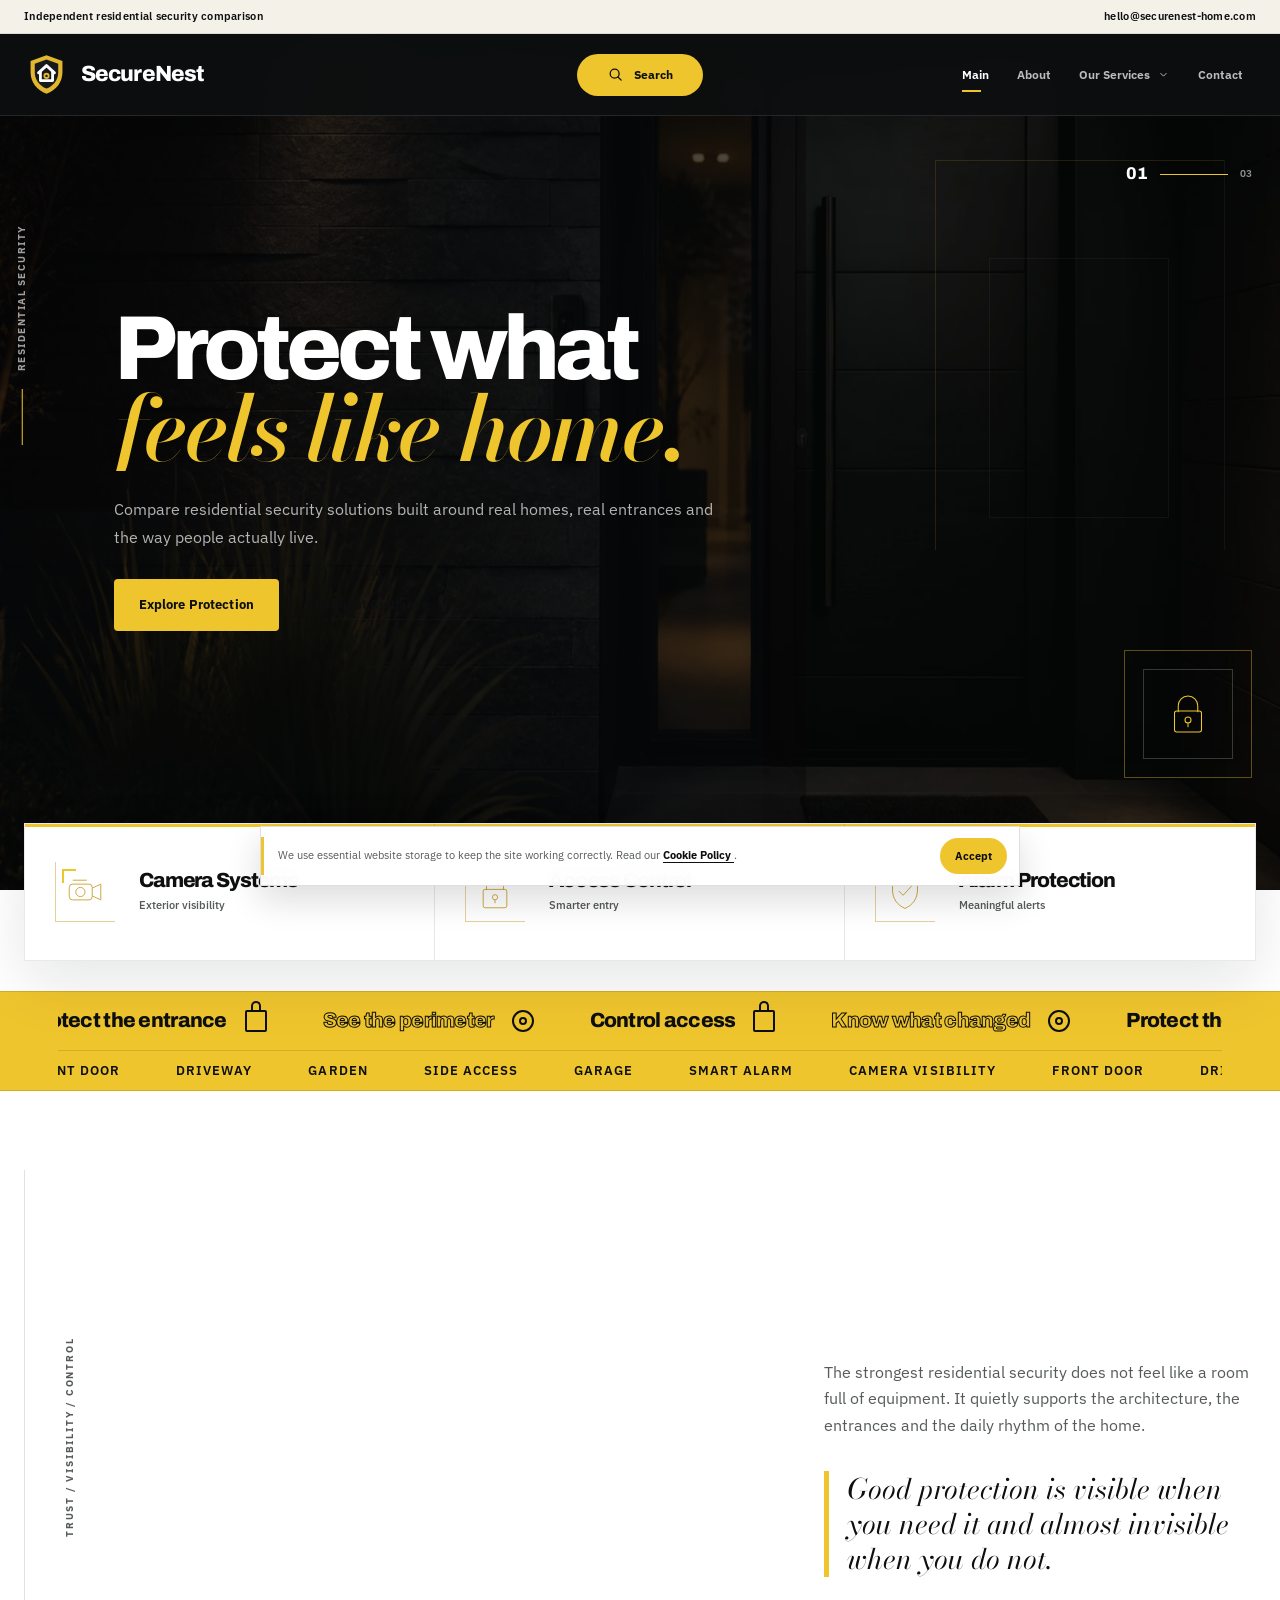
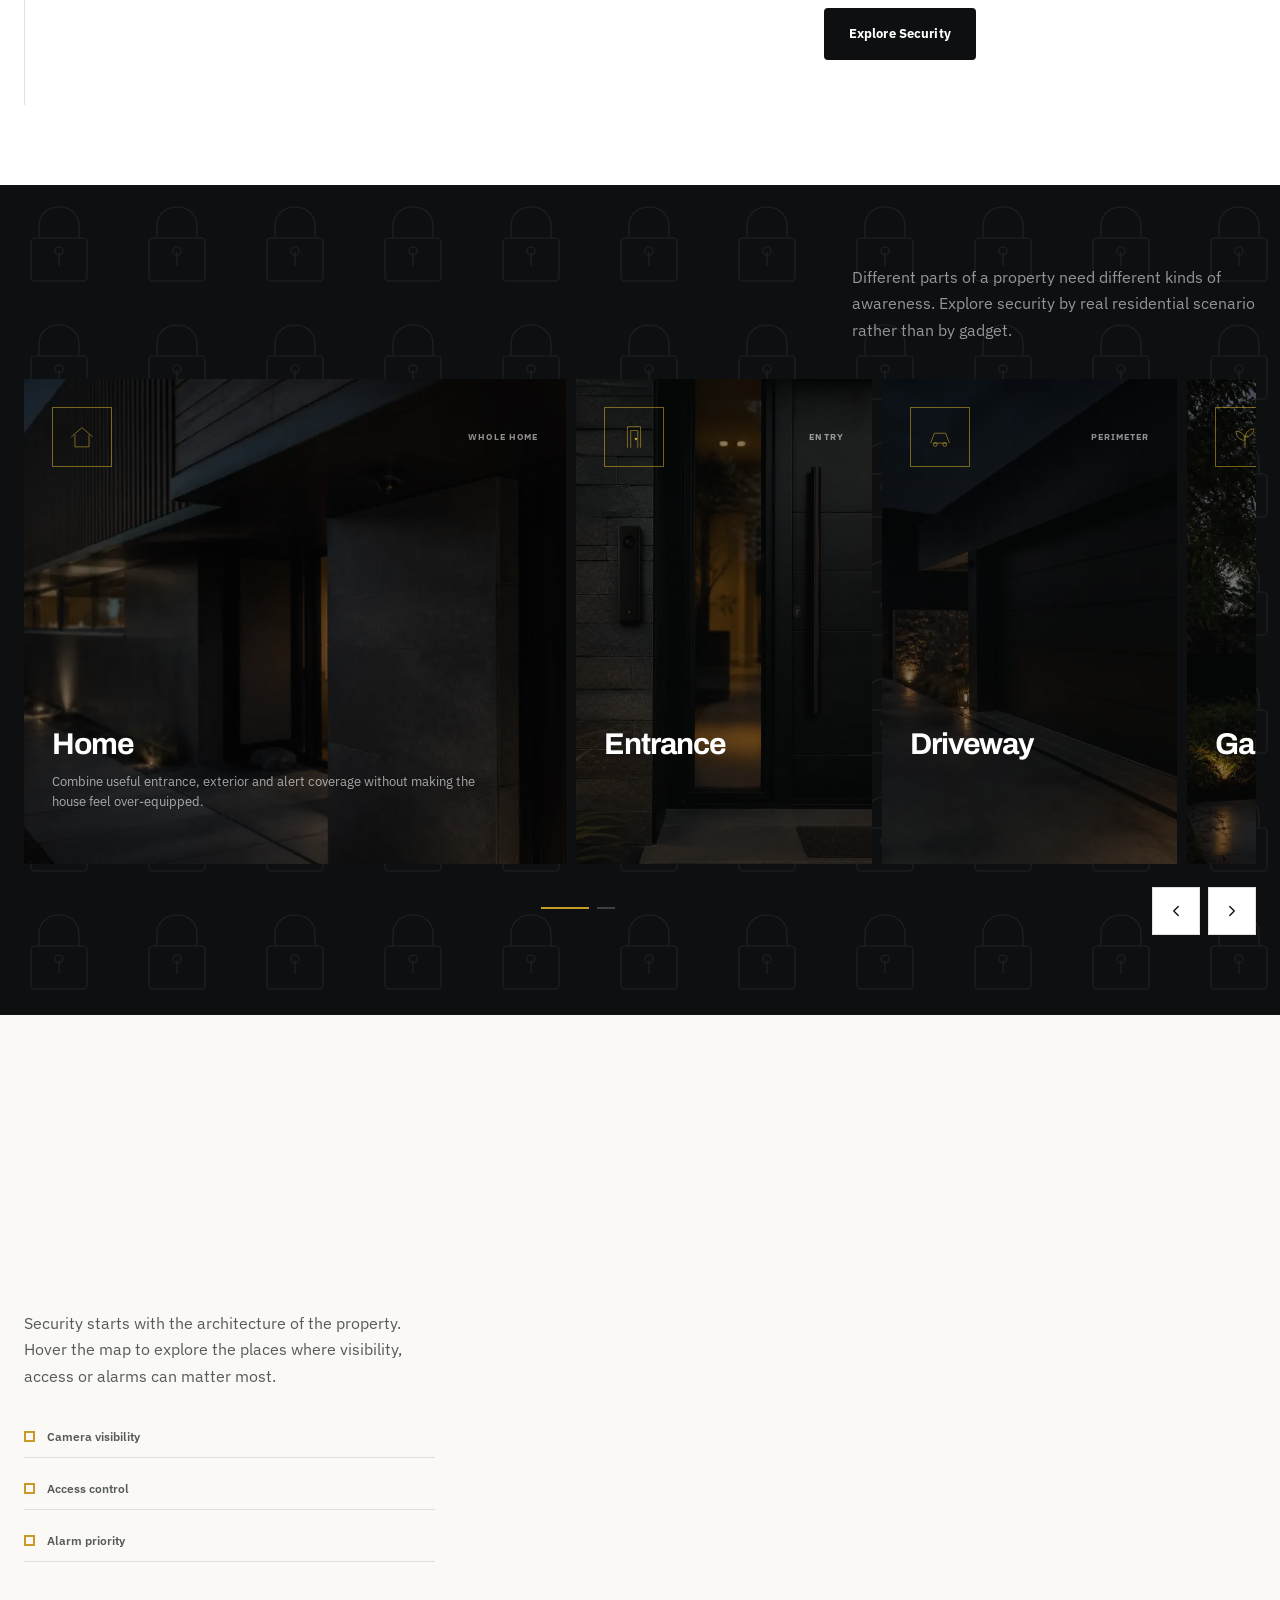
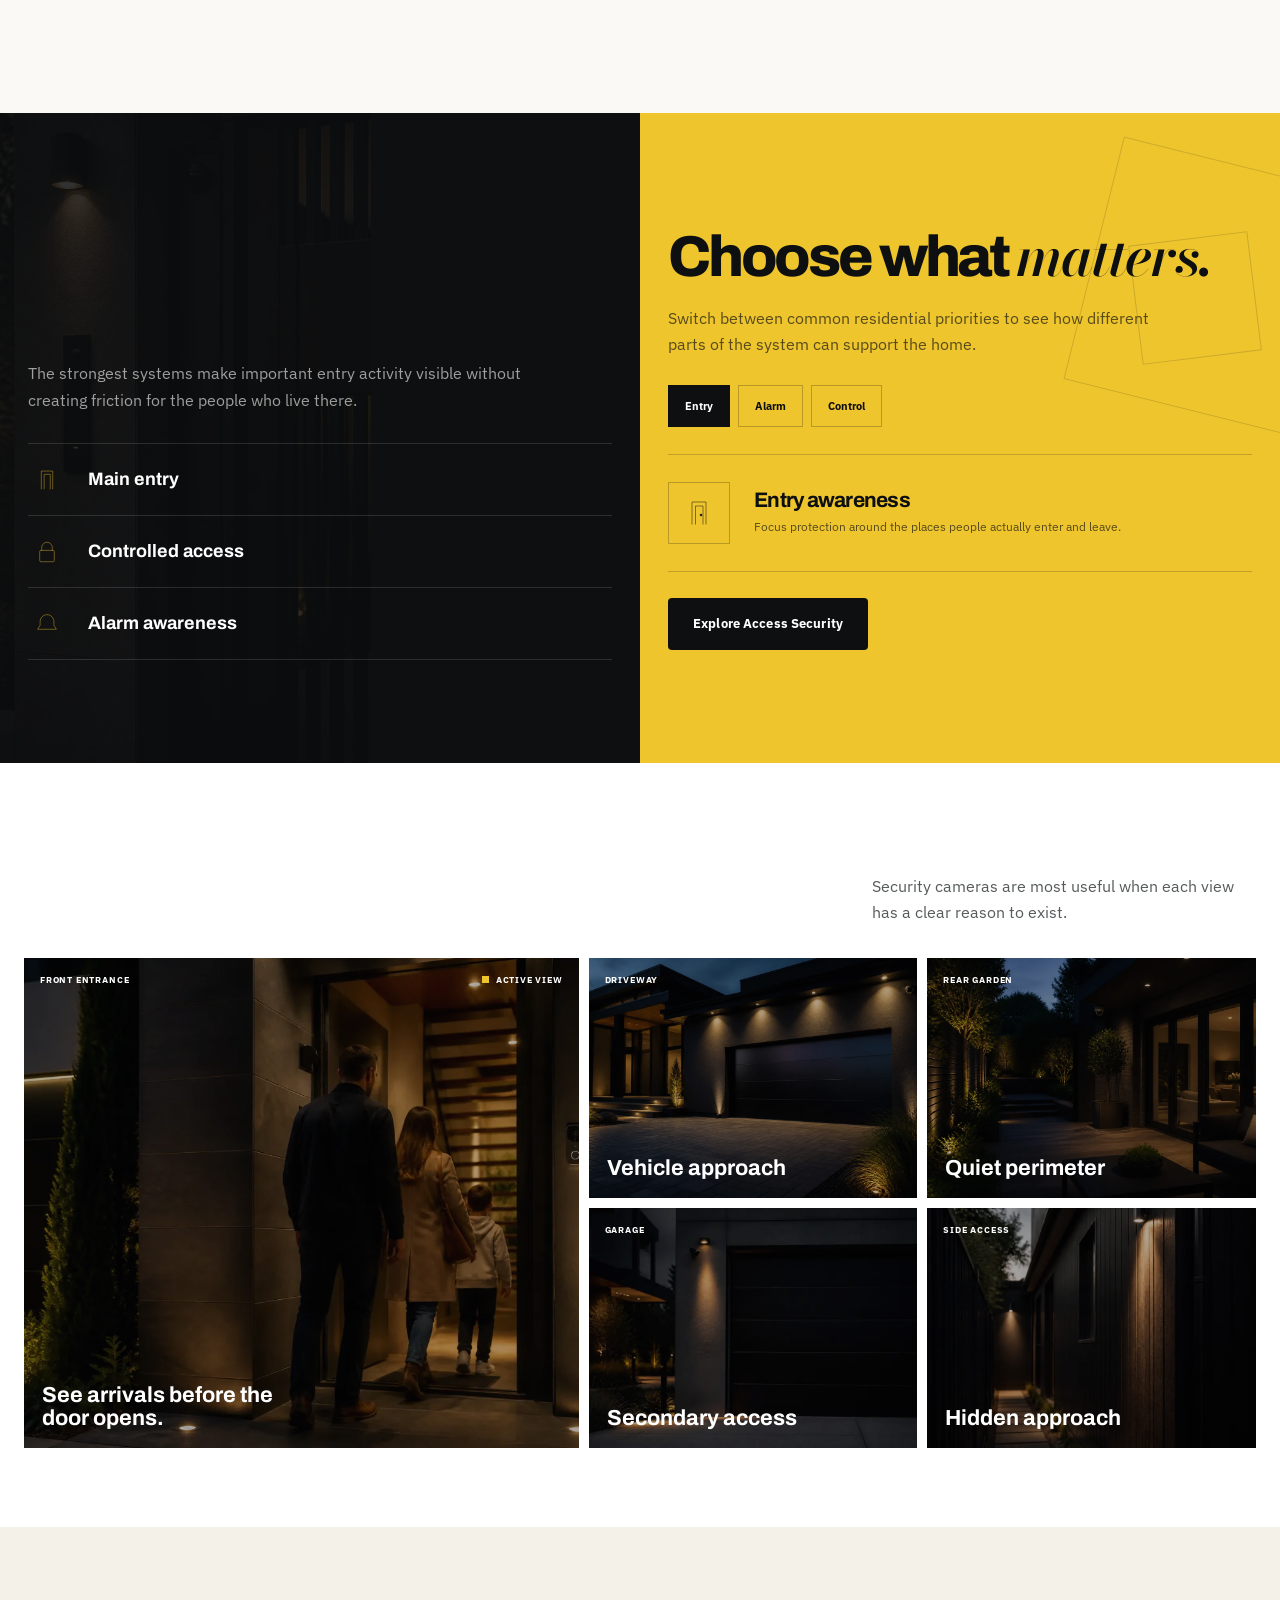
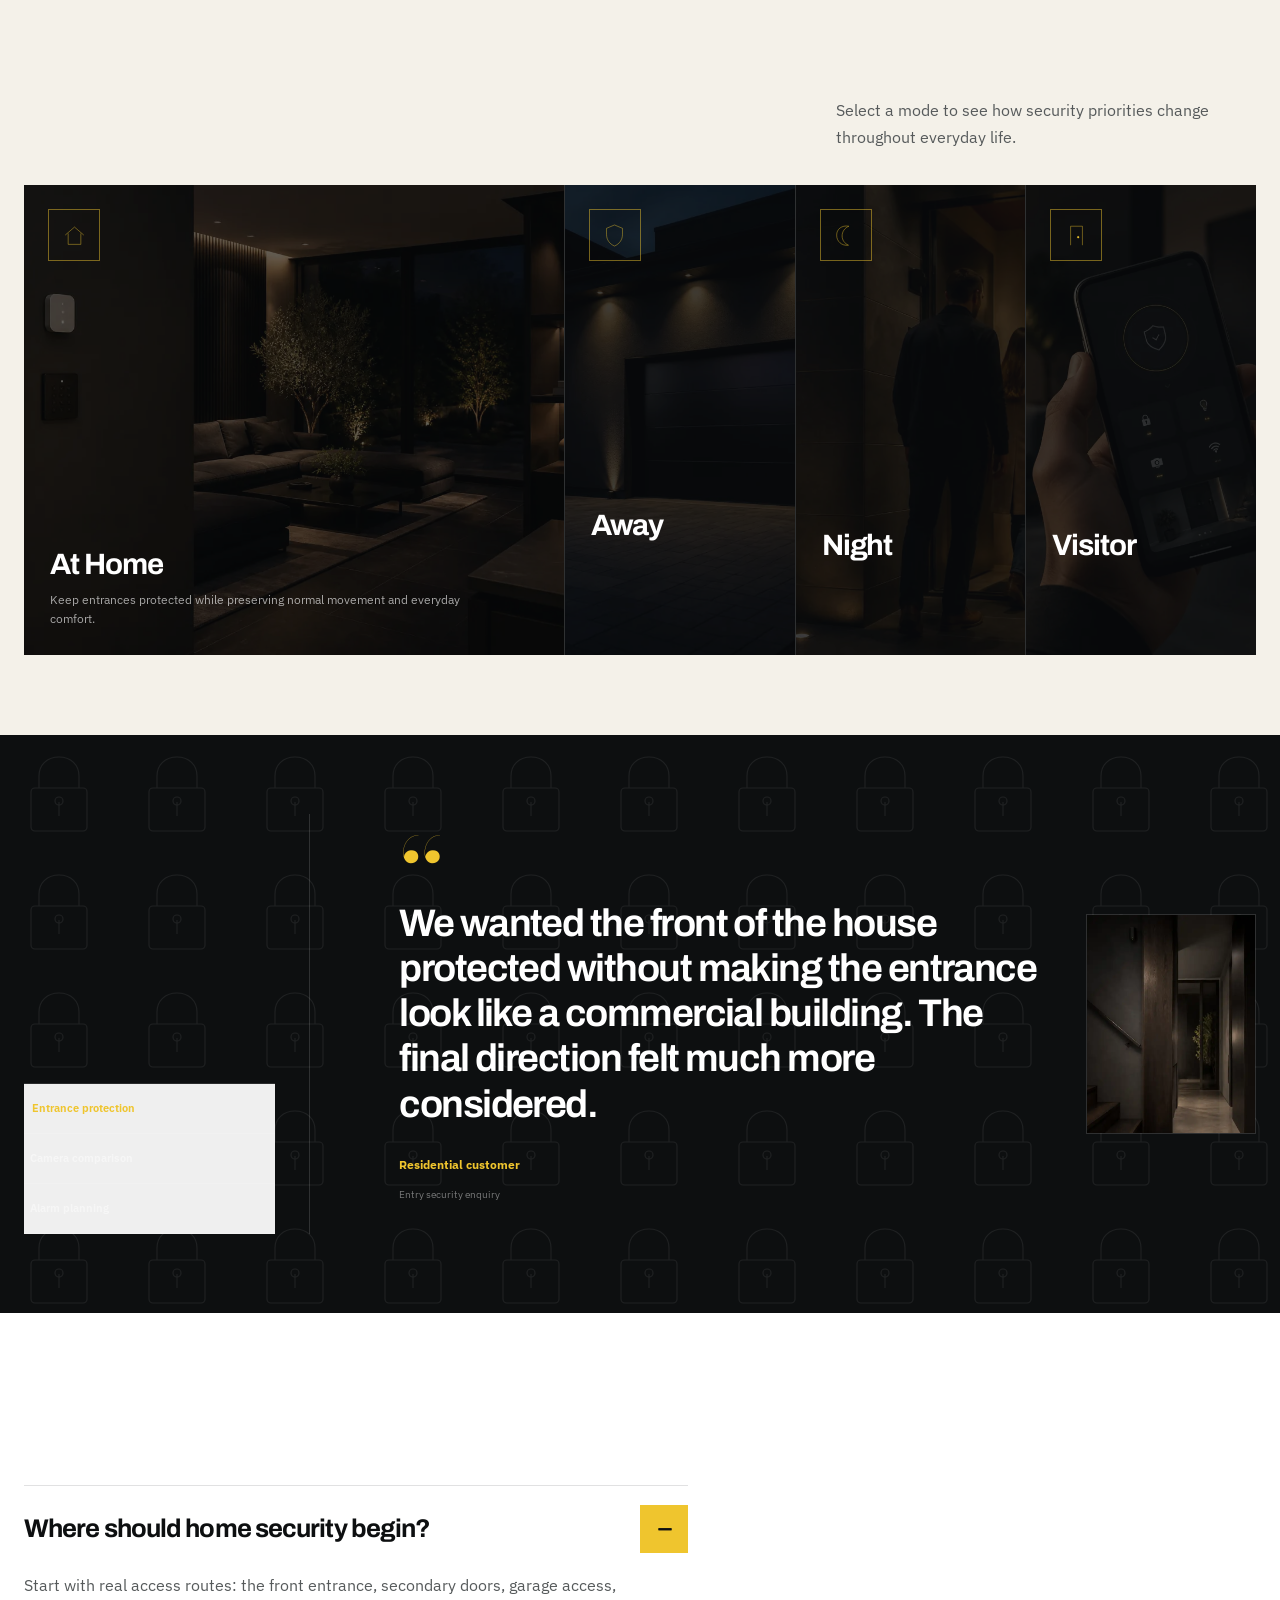
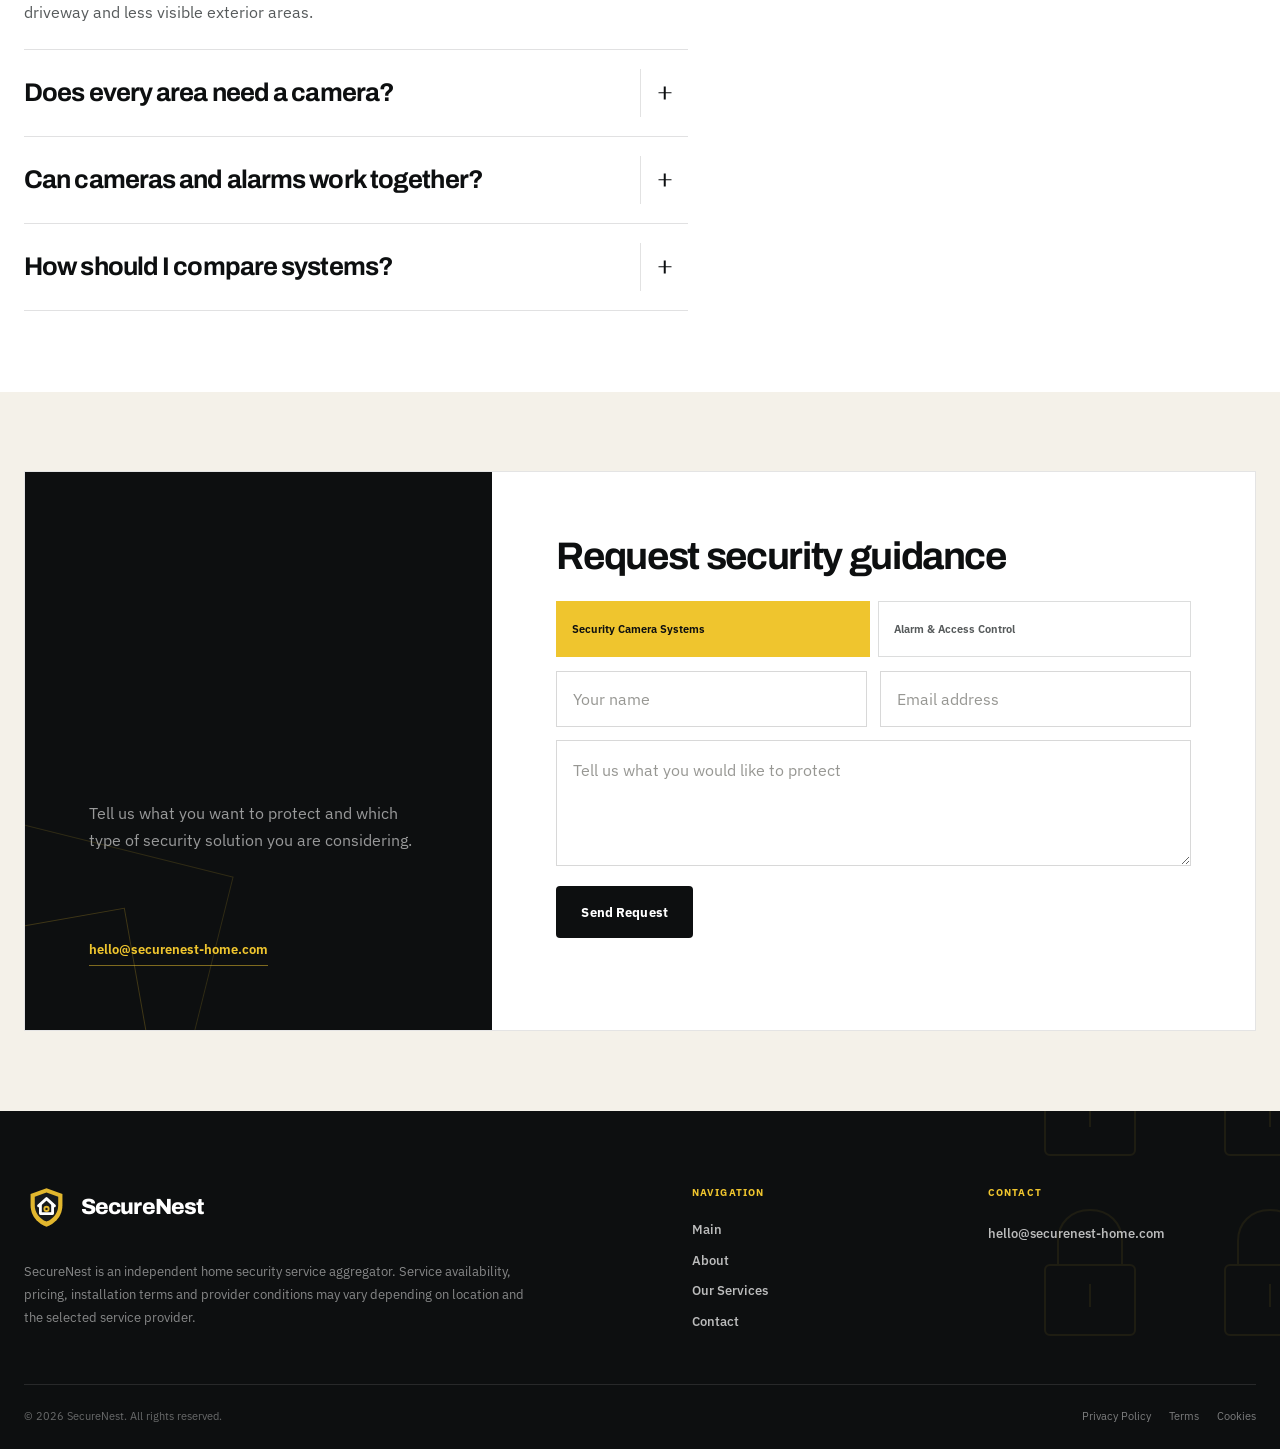
==== index.html @ 253d130a "+" ====
<!DOCTYPE html>
<html lang="en">
<head>
    <meta charset="UTF-8">

    <meta
        name="viewport"
        content="width=device-width, initial-scale=1.0"
    >

    <meta
        name="description"
        content="Compare premium residential home security solutions including camera systems, alarms, access control and connected protection."
    >

    <meta
        name="theme-color"
        content="#0d0f10"
    >

    <title>SecureNest | Home Security</title>

    <link
        rel="icon"
        href="assets/icons/favicon.svg"
        type="image/svg+xml"
    >

    <link
        rel="preconnect"
        href="https://fonts.googleapis.com"
    >

    <link
        rel="preconnect"
        href="https://fonts.gstatic.com"
        crossorigin
    >

    <link
        href="https://fonts.googleapis.com/css2?family=Archivo:wght@500;600;700;800;900&family=Bodoni+Moda:ital,opsz,wght@0,6..96,600;1,6..96,600;1,6..96,700&family=IBM+Plex+Sans:wght@400;500;600;700&display=swap"
        rel="stylesheet"
    >

    <link
        rel="stylesheet"
        href="assets/vendor/swiper-bundle.min.css"
    >

    <link
        rel="stylesheet"
        href="assets/vendor/aos.css"
    >

    <link
        rel="stylesheet"
        href="assets/css/global.css"
    >

    <link
        rel="stylesheet"
        href="assets/css/index.css"
    >
</head>


<body
    class="home-page"
    data-page="home"
>

    <a
        class="skip-link"
        href="#main-content"
    >
        Skip to content
    </a>




    <header class="site-header">

        <div class="header-info">

            <div class="container header-info__inner">

                <div class="header-info__message">
                    Independent residential security comparison
                </div>

                <a
                    class="header-info__email"
                    href="#"
                    data-config-email-link
                >
                    hello@securenest-home.com
                </a>

            </div>

        </div>


        <div class="header-main">

            <div class="container header-main__inner">

                <a
                    class="brand"
                    href="index.html"
                    aria-label=""
                    data-config-brand-home-label
                >

                    <img
                        class="brand__logo"
                        src="assets/icons/logo.svg"
                        alt=""
                        width="45"
                        height="45"
                        data-config-logo
                    >

                    <span
                        class="brand__name"
                        data-config-brand
                    >

                    </span>

                </a>




                <div class="header-search">

                    <button
                        class="header-search__button"
                        type="button"
                        data-search-open
                        aria-label="Search website"
                    >

                        <svg
                            class="header-search__icon"
                            viewBox="0 0 24 24"
                            fill="none"
                            aria-hidden="true"
                        >
                            <circle
                                cx="10.8"
                                cy="10.8"
                                r="6.3"
                                stroke="currentColor"
                                stroke-width="1.8"
                            />

                            <path
                                d="M15.5 15.5L20 20"
                                stroke="currentColor"
                                stroke-width="1.8"
                                stroke-linecap="round"
                            />
                        </svg>

                        <span class="header-search__text">
                            Search
                        </span>

                    </button>

                </div>




                <nav
                    class="main-nav"
                    aria-label="Main navigation"
                >

                    <ul class="main-nav__list">

                        <li class="main-nav__item">

                            <a
                                class="main-nav__link"
                                href="index.html"
                                data-nav-page="home"
                            >
                                <span data-nav-main>
                                    Main
                                </span>
                            </a>

                        </li>


                        <li class="main-nav__item">

                            <a
                                class="main-nav__link"
                                href="#about"
                            >
                                <span data-nav-about>
                                    About
                                </span>
                            </a>

                        </li>


                        <li class="main-nav__item">

                            <button
                                class="main-nav__trigger"
                                type="button"
                                aria-haspopup="true"
                            >

                                <span data-nav-services>
                                    Our Services
                                </span>

                                <svg
                                    class="main-nav__chevron"
                                    viewBox="0 0 24 24"
                                    fill="none"
                                    aria-hidden="true"
                                >
                                    <path
                                        d="M7 10L12 15L17 10"
                                        stroke="currentColor"
                                        stroke-width="1.8"
                                        stroke-linecap="round"
                                        stroke-linejoin="round"
                                    />
                                </svg>

                            </button>


                            <div class="nav-dropdown">

                                <a
                                    class="nav-dropdown__link"
                                    href="security-camera-systems.html"
                                >

                                    <span>
                                        Security Camera Systems
                                    </span>

                                    <span class="nav-dropdown__icon">

                                        <svg
                                            viewBox="0 0 24 24"
                                            fill="none"
                                            aria-hidden="true"
                                        >
                                            <rect
                                                x="3"
                                                y="7"
                                                width="14"
                                                height="10"
                                                rx="3"
                                                stroke="currentColor"
                                                stroke-width="1.6"
                                            />

                                            <circle
                                                cx="10"
                                                cy="12"
                                                r="2.5"
                                                stroke="currentColor"
                                                stroke-width="1.6"
                                            />

                                            <path
                                                d="M17 10L21 8V16L17 14"
                                                stroke="currentColor"
                                                stroke-width="1.6"
                                                stroke-linejoin="round"
                                            />
                                        </svg>

                                    </span>

                                </a>


                                <a
                                    class="nav-dropdown__link"
                                    href="alarm-access-control.html"
                                >

                                    <span>
                                        Alarm &amp; Access Control
                                    </span>

                                    <span class="nav-dropdown__icon">

                                        <svg
                                            viewBox="0 0 24 24"
                                            fill="none"
                                            aria-hidden="true"
                                        >
                                            <path
                                                d="M6 10V8C6 4.7 8.7 2 12 2C15.3 2 18 4.7 18 8V10"
                                                stroke="currentColor"
                                                stroke-width="1.6"
                                            />

                                            <rect
                                                x="4"
                                                y="10"
                                                width="16"
                                                height="11"
                                                rx="3"
                                                stroke="currentColor"
                                                stroke-width="1.6"
                                            />

                                            <circle
                                                cx="12"
                                                cy="15"
                                                r="1.5"
                                                stroke="currentColor"
                                                stroke-width="1.6"
                                            />
                                        </svg>

                                    </span>

                                </a>

                            </div>

                        </li>


                        <li class="main-nav__item">

                            <a
                                class="main-nav__link"
                                href="#contact"
                            >
                                <span data-nav-contact>
                                    Contact
                                </span>
                            </a>

                        </li>

                    </ul>

                </nav>


                <button
                    class="menu-toggle"
                    type="button"
                    aria-label="Open menu"
                    aria-expanded="false"
                    aria-controls="mobile-menu"
                >

                    <span class="menu-toggle__inner">

                        <span class="menu-toggle__line"></span>
                        <span class="menu-toggle__line"></span>

                    </span>

                </button>

            </div>

        </div>

    </header>




    <div
        class="mobile-menu"
        id="mobile-menu"
    >

        <div class="mobile-menu__inner">

            <nav
                class="mobile-menu__nav"
                aria-label="Mobile navigation"
            >

                <a
                    class="mobile-menu__link"
                    href="index.html"
                >
                    <span data-nav-main>
                        Main
                    </span>
                </a>

                <a
                    class="mobile-menu__link"
                    href="#about"
                >
                    <span data-nav-about>
                        About
                    </span>
                </a>

                <a
                    class="mobile-menu__link"
                    href="#services"
                >
                    <span data-nav-services>
                        Our Services
                    </span>
                </a>


                <div class="mobile-menu__services">

                    <a
                        class="mobile-menu__service"
                        href="security-camera-systems.html"
                    >
                        Security Camera Systems
                    </a>

                    <a
                        class="mobile-menu__service"
                        href="alarm-access-control.html"
                    >
                        Alarm &amp; Access Control
                    </a>

                </div>


                <a
                    class="mobile-menu__link"
                    href="#contact"
                >
                    <span data-nav-contact>
                        Contact
                    </span>
                </a>

            </nav>

        </div>

    </div>




    <div
        class="search-panel"
        role="dialog"
        aria-modal="true"
        aria-labelledby="site-search-title"
        aria-hidden="true"
        data-search-panel
    >

        <div class="search-panel__inner">

            <button
                class="search-panel__close"
                type="button"
                aria-label="Close search"
                data-search-close
            >
                <svg
                    viewBox="0 0 24 24"
                    fill="none"
                    aria-hidden="true"
                >
                    <path
                        d="M6 6L18 18M18 6L6 18"
                        stroke="currentColor"
                        stroke-width="1.7"
                        stroke-linecap="round"
                    />
                </svg>
            </button>


            <div
                class="search-panel__title"
                id="site-search-title"
            >
                Find your
                <span class="accent-serif accent-yellow">
                    protection.
                </span>
            </div>


            <form
                class="search-panel__field"
                data-search-form
            >

                <input
                    class="search-panel__input"
                    type="search"
                    aria-label="Search website"
                    placeholder="Search cameras, alarms, access..."
                    autocomplete="off"
                    data-search-input
                >

                <button
                    class="search-panel__submit"
                    type="submit"
                >
                    Search
                </button>

            </form>


            <div
                class="search-results"
                data-search-results
                aria-live="polite"
            ></div>

        </div>

    </div>


    <main
        class="site"
        id="main-content"
    >




        <section class="hero">

            <div
                class="hero__media"
                aria-hidden="true"
            >

                <div
                    class="hero__scene"
                    data-hero-image="assets/images/hero/security-entry-wide.webp"
                ></div>

                <div
                    class="hero__scene"
                    data-hero-image="assets/images/hero/security-residence-03.webp"
                ></div>

                <div
                    class="hero__scene"
                    data-hero-image="assets/images/generated/modern-home-facade.webp"
                ></div>

            </div>


            <div class="hero__veil"></div>
            <div class="hero__left-shade"></div>
            <div class="hero__architecture"></div>


            <div
                class="hero__vertical-note"
                aria-hidden="true"
            >
                Residential security
            </div>


            <div class="container hero__inner">

                <div class="hero__content">

                    <h1 class="hero__title">

                        <span class="hero__line">
                            <span class="hero__line-inner">
                                Protect what
                            </span>
                        </span>

                        <span class="hero__line">
                            <span class="hero__line-inner hero__title-accent">
                                feels like home.
                            </span>
                        </span>

                    </h1>


                    <p class="hero__copy">
                        Compare residential security solutions built
                        around real homes, real entrances and the way
                        people actually live.
                    </p>


                    <div class="hero__actions">

                        <a
                            class="btn btn--primary"
                            href="#services"
                        >
                            Explore Protection
                        </a>

                        <a
                            class="btn btn--outline"
                            href="#contact"
                        >
                            Request Guidance
                        </a>

                    </div>

                </div>

            </div>


            <div
                class="hero__security-mark"
                aria-hidden="true"
            >

                <svg
                    viewBox="0 0 64 64"
                    fill="none"
                >
                    <path
                        d="M19 29V21C19 13.8 24.8 8 32 8C39.2 8 45 13.8 45 21V29"
                        stroke="currentColor"
                        stroke-linecap="round"
                    />

                    <rect
                        x="14"
                        y="28"
                        width="36"
                        height="28"
                        rx="3"
                        stroke="currentColor"
                    />

                    <circle
                        cx="32"
                        cy="40"
                        r="4"
                        stroke="currentColor"
                    />

                    <path
                        d="M32 44V49"
                        stroke="currentColor"
                        stroke-linecap="round"
                    />
                </svg>

            </div>


            <div
                class="hero__progress"
                aria-hidden="true"
            >

                <span class="hero__progress-current">
                    01
                </span>

                <span class="hero__progress-track">
                    <span class="hero__progress-bar"></span>
                </span>

                <span class="hero__progress-total">
                    03
                </span>

            </div>

        </section>




        <div class="security-rail-wrap">

            <div class="container">

                <div class="security-rail">

                    <a
                        class="security-rail__item"
                        href="security-camera-systems.html"
                        data-aos="security-lift"
                    >

                        <div class="security-rail__icon">

                            <svg
                                viewBox="0 0 64 64"
                                fill="none"
                                aria-hidden="true"
                            >
                                <rect
                                    x="8"
                                    y="20"
                                    width="35"
                                    height="24"
                                    rx="5"
                                    stroke="currentColor"
                                />

                                <circle
                                    cx="25"
                                    cy="32"
                                    r="7"
                                    stroke="currentColor"
                                />

                                <path
                                    d="M43 26L56 20V44L43 38"
                                    stroke="currentColor"
                                    stroke-linejoin="round"
                                />

                                <path
                                    d="M14 14H34"
                                    stroke="currentColor"
                                    stroke-linecap="round"
                                />
                            </svg>

                        </div>

                        <div>

                            <h2 class="security-rail__title">
                                Camera Systems
                            </h2>

                            <span class="security-rail__hint">
                                Exterior visibility
                            </span>

                        </div>

                    </a>


                    <a
                        class="security-rail__item"
                        href="alarm-access-control.html"
                        data-aos="security-lift"
                        data-aos-delay="70"
                    >

                        <div class="security-rail__icon">

                            <svg
                                viewBox="0 0 64 64"
                                fill="none"
                                aria-hidden="true"
                            >
                                <path
                                    d="M19 29V21C19 13.8 24.8 8 32 8C39.2 8 45 13.8 45 21V29"
                                    stroke="currentColor"
                                />

                                <rect
                                    x="14"
                                    y="28"
                                    width="36"
                                    height="28"
                                    rx="3"
                                    stroke="currentColor"
                                />

                                <circle
                                    cx="32"
                                    cy="40"
                                    r="4"
                                    stroke="currentColor"
                                />

                                <path
                                    d="M32 44V49"
                                    stroke="currentColor"
                                />
                            </svg>

                        </div>

                        <div>

                            <h2 class="security-rail__title">
                                Access Control
                            </h2>

                            <span class="security-rail__hint">
                                Smarter entry
                            </span>

                        </div>

                    </a>


                    <a
                        class="security-rail__item"
                        href="#protection-modes"
                        data-aos="security-lift"
                        data-aos-delay="140"
                    >

                        <div class="security-rail__icon">

                            <svg
                                viewBox="0 0 64 64"
                                fill="none"
                                aria-hidden="true"
                            >
                                <path
                                    d="M32 7L51 15V29C51 42 43.7 52 32 57C20.3 52 13 42 13 29V15L32 7Z"
                                    stroke="currentColor"
                                    stroke-linejoin="round"
                                />

                                <path
                                    d="M23 31L29 37L42 23"
                                    stroke="currentColor"
                                    stroke-linecap="round"
                                    stroke-linejoin="round"
                                />
                            </svg>

                        </div>

                        <div>

                            <h2 class="security-rail__title">
                                Alarm Protection
                            </h2>

                            <span class="security-rail__hint">
                                Meaningful alerts
                            </span>

                        </div>

                    </a>

                </div>

            </div>

        </div>




        <section
            class="signal-marquee"
            aria-label="Home security services"
        >

            <div class="signal-marquee__lane signal-marquee__lane--forward">

                <div class="signal-marquee__group">

                    <span class="signal-marquee__item">
                        Protect the entrance
                        <span class="signal-marquee__symbol signal-marquee__symbol--lock"></span>
                    </span>

                    <span class="signal-marquee__item signal-marquee__outline">
                        See the perimeter
                        <span class="signal-marquee__symbol signal-marquee__symbol--lens"></span>
                    </span>

                    <span class="signal-marquee__item">
                        Control access
                        <span class="signal-marquee__symbol signal-marquee__symbol--lock"></span>
                    </span>

                    <span class="signal-marquee__item signal-marquee__outline">
                        Know what changed
                        <span class="signal-marquee__symbol signal-marquee__symbol--lens"></span>
                    </span>

                </div>


                <div
                    class="signal-marquee__group"
                    aria-hidden="true"
                >

                    <span class="signal-marquee__item">
                        Protect the entrance
                        <span class="signal-marquee__symbol signal-marquee__symbol--lock"></span>
                    </span>

                    <span class="signal-marquee__item signal-marquee__outline">
                        See the perimeter
                        <span class="signal-marquee__symbol signal-marquee__symbol--lens"></span>
                    </span>

                    <span class="signal-marquee__item">
                        Control access
                        <span class="signal-marquee__symbol signal-marquee__symbol--lock"></span>
                    </span>

                    <span class="signal-marquee__item signal-marquee__outline">
                        Know what changed
                        <span class="signal-marquee__symbol signal-marquee__symbol--lens"></span>
                    </span>

                </div>

            </div>


            <div class="signal-marquee__lane signal-marquee__lane--reverse">

                <div class="signal-marquee__group">

                    <span class="signal-marquee__item">
                        Front door
                    </span>

                    <span class="signal-marquee__item">
                        Driveway
                    </span>

                    <span class="signal-marquee__item">
                        Garden
                    </span>

                    <span class="signal-marquee__item">
                        Side access
                    </span>

                    <span class="signal-marquee__item">
                        Garage
                    </span>

                    <span class="signal-marquee__item">
                        Smart alarm
                    </span>

                    <span class="signal-marquee__item">
                        Camera visibility
                    </span>

                </div>


                <div
                    class="signal-marquee__group"
                    aria-hidden="true"
                >

                    <span class="signal-marquee__item">
                        Front door
                    </span>

                    <span class="signal-marquee__item">
                        Driveway
                    </span>

                    <span class="signal-marquee__item">
                        Garden
                    </span>

                    <span class="signal-marquee__item">
                        Side access
                    </span>

                    <span class="signal-marquee__item">
                        Garage
                    </span>

                    <span class="signal-marquee__item">
                        Smart alarm
                    </span>

                    <span class="signal-marquee__item">
                        Camera visibility
                    </span>

                </div>

            </div>

        </section>




        <section
            class="section section--white trust-editorial"
            id="about"
        >

            <div class="container trust-editorial__layout">

                <div
                    class="trust-editorial__vertical"
                    aria-hidden="true"
                >
                    Trust / visibility / control
                </div>


                <div
                    class="trust-editorial__media"
                    data-aos="security-shutter"
                >

                    <img
                        class="trust-editorial__main-photo reveal-image"
                        src="assets/images/generated/secure-living-room-night.webp"
                        alt="Modern residential property with discreet security"
                        loading="lazy"
                    >

                    <img
                        class="trust-editorial__detail-photo reveal-image"
                        src="assets/images/generated/entry-smart-lock.webp"
                        alt="Premium residential door lock detail"
                        loading="lazy"
                    >


                    <div
                        class="trust-editorial__lock-drawing"
                        aria-hidden="true"
                    >

                        <svg
                            viewBox="0 0 120 150"
                            fill="none"
                        >
                            <path
                                d="M34 65V43C34 26 44 16 60 16C76 16 86 26 86 43V65"
                            />

                            <rect
                                x="22"
                                y="64"
                                width="76"
                                height="68"
                                rx="4"
                            />

                            <circle
                                cx="60"
                                cy="91"
                                r="7"
                            />

                            <path
                                d="M60 98V113"
                            />

                            <path
                                d="M14 74H4M106 74H116"
                            />
                        </svg>

                    </div>

                </div>


                <div class="trust-editorial__content">

                    <h2
                        class="trust-editorial__title"
                        data-aos="security-text"
                    >
                        Security should earn
                        <span class="accent-serif accent-mustard">
                            trust.
                        </span>
                    </h2>


                    <p
                        class="trust-editorial__copy"
                        data-aos="security-line"
                    >
                        The strongest residential security does not
                        feel like a room full of equipment. It quietly
                        supports the architecture, the entrances and the
                        daily rhythm of the home.
                    </p>


                    <div
                        class="trust-editorial__statement"
                        data-aos="security-lift"
                    >

                        <span class="trust-editorial__statement-line"></span>

                        <p class="trust-editorial__statement-text">
                            Good protection is visible when you need it
                            and almost invisible when you do not.
                        </p>

                    </div>


                    <a
                        class="btn btn--dark"
                        href="#services"
                    >
                        Explore Security
                    </a>

                </div>

            </div>

        </section>




        <section
            class="section security-scenarios"
            id="services"
        >

            <div class="pattern-locks"></div>


            <div class="container">

                <div class="security-scenarios__header">

                    <h2
                        class="section-heading__title"
                        data-aos="security-text"
                    >
                        Protection follows
                        <span class="accent-serif accent-yellow">
                            real life.
                        </span>
                    </h2>

                    <p
                        class="security-scenarios__copy"
                        data-aos="security-line"
                    >
                        Different parts of a property need different
                        kinds of awareness. Explore security by real
                        residential scenario rather than by gadget.
                    </p>

                </div>


                <div class="security-scenarios__viewport">

                    <div class="swiper security-scenarios__slider">

                        <div class="swiper-wrapper">




                            <div class="swiper-slide">

                                <article class="scenario-card">

                                    <img
                                        class="scenario-card__image reveal-image"
                                        src="assets/images/hero/security-residence-02.webp"
                                        alt="Secure modern private home"
                                        loading="lazy"
                                    >

                                    <div class="scenario-card__shade"></div>


                                    <div class="scenario-card__content">

                                        <div class="scenario-card__top">

                                            <div class="scenario-card__symbol">

                                                <svg
                                                    viewBox="0 0 64 64"
                                                    fill="none"
                                                    aria-hidden="true"
                                                >
                                                    <path
                                                        d="M10 31L32 12L54 31"
                                                        stroke="currentColor"
                                                        stroke-linecap="round"
                                                        stroke-linejoin="round"
                                                    />

                                                    <path
                                                        d="M17 27V53H47V27"
                                                        stroke="currentColor"
                                                    />
                                                </svg>

                                            </div>

                                            <span class="scenario-card__status">
                                                Whole home
                                            </span>

                                        </div>


                                        <h3 class="scenario-card__title">
                                            Home
                                        </h3>

                                        <p class="scenario-card__text">
                                            Combine useful entrance,
                                            exterior and alert coverage
                                            without making the house feel
                                            over-equipped.
                                        </p>

                                    </div>

                                </article>

                            </div>




                            <div class="swiper-slide">

                                <article class="scenario-card">

                                    <img
                                        class="scenario-card__image reveal-image"
                                        src="assets/images/about/door-lock-detail.webp"
                                        alt="Secure residential entrance"
                                        loading="lazy"
                                    >

                                    <div class="scenario-card__shade"></div>


                                    <div class="scenario-card__content">

                                        <div class="scenario-card__top">

                                            <div class="scenario-card__symbol">

                                                <svg
                                                    viewBox="0 0 64 64"
                                                    fill="none"
                                                    aria-hidden="true"
                                                >
                                                    <path
                                                        d="M18 55V10H46V55"
                                                        stroke="currentColor"
                                                    />

                                                    <path
                                                        d="M25 55V18H40V55"
                                                        stroke="currentColor"
                                                    />

                                                    <circle
                                                        cx="36"
                                                        cy="36"
                                                        r="2"
                                                        fill="currentColor"
                                                    />
                                                </svg>

                                            </div>

                                            <span class="scenario-card__status">
                                                Entry
                                            </span>

                                        </div>


                                        <h3 class="scenario-card__title">
                                            Entrance
                                        </h3>

                                        <p class="scenario-card__text">
                                            See arrivals, manage access
                                            and place alerts around the
                                            most frequently used entry.
                                        </p>

                                    </div>

                                </article>

                            </div>




                            <div class="swiper-slide">

                                <article class="scenario-card">

                                    <img
                                        class="scenario-card__image reveal-image"
                                        src="assets/images/hero/security-residence-03.webp"
                                        alt="Residential driveway security"
                                        loading="lazy"
                                    >

                                    <div class="scenario-card__shade"></div>


                                    <div class="scenario-card__content">

                                        <div class="scenario-card__top">

                                            <div class="scenario-card__symbol">

                                                <svg
                                                    viewBox="0 0 64 64"
                                                    fill="none"
                                                    aria-hidden="true"
                                                >
                                                    <path
                                                        d="M12 45L20 24H44L52 45"
                                                        stroke="currentColor"
                                                    />

                                                    <path
                                                        d="M17 45H47"
                                                        stroke="currentColor"
                                                    />

                                                    <circle
                                                        cx="22"
                                                        cy="48"
                                                        r="4"
                                                        stroke="currentColor"
                                                    />

                                                    <circle
                                                        cx="42"
                                                        cy="48"
                                                        r="4"
                                                        stroke="currentColor"
                                                    />
                                                </svg>

                                            </div>

                                            <span class="scenario-card__status">
                                                Perimeter
                                            </span>

                                        </div>


                                        <h3 class="scenario-card__title">
                                            Driveway
                                        </h3>

                                        <p class="scenario-card__text">
                                            Build useful visibility around
                                            vehicle access and the approach
                                            to the property.
                                        </p>

                                    </div>

                                </article>

                            </div>




                            <div class="swiper-slide">

                                <article class="scenario-card">

                                    <img
                                        class="scenario-card__image reveal-image"
                                        src="assets/images/security/camera-wall-garden.webp"
                                        alt="Secure rear garden"
                                        loading="lazy"
                                    >

                                    <div class="scenario-card__shade"></div>


                                    <div class="scenario-card__content">

                                        <div class="scenario-card__top">

                                            <div class="scenario-card__symbol">

                                                <svg
                                                    viewBox="0 0 64 64"
                                                    fill="none"
                                                    aria-hidden="true"
                                                >
                                                    <path
                                                        d="M32 56V28"
                                                        stroke="currentColor"
                                                    />

                                                    <path
                                                        d="M32 39C20 39 13 31 13 20C24 20 32 27 32 39Z"
                                                        stroke="currentColor"
                                                    />

                                                    <path
                                                        d="M32 32C42 32 49 25 51 15C41 15 34 21 32 32Z"
                                                        stroke="currentColor"
                                                    />
                                                </svg>

                                            </div>

                                            <span class="scenario-card__status">
                                                Rear access
                                            </span>

                                        </div>


                                        <h3 class="scenario-card__title">
                                            Garden
                                        </h3>

                                        <p class="scenario-card__text">
                                            Cover quieter rear areas and
                                            secondary routes without
                                            turning the garden into a
                                            surveillance zone.
                                        </p>

                                    </div>

                                </article>

                            </div>




                            <div class="swiper-slide">

                                <article class="scenario-card">

                                    <img
                                        class="scenario-card__image reveal-image"
                                        src="assets/images/security/camera-wall-garage.webp"
                                        alt="Residential garage security"
                                        loading="lazy"
                                    >

                                    <div class="scenario-card__shade"></div>


                                    <div class="scenario-card__content">

                                        <div class="scenario-card__top">

                                            <div class="scenario-card__symbol">

                                                <svg
                                                    viewBox="0 0 64 64"
                                                    fill="none"
                                                    aria-hidden="true"
                                                >
                                                    <path
                                                        d="M10 28L32 11L54 28"
                                                        stroke="currentColor"
                                                    />

                                                    <path
                                                        d="M15 26V53H49V26"
                                                        stroke="currentColor"
                                                    />

                                                    <rect
                                                        x="22"
                                                        y="34"
                                                        width="20"
                                                        height="19"
                                                        stroke="currentColor"
                                                    />
                                                </svg>

                                            </div>

                                            <span class="scenario-card__status">
                                                Secondary entry
                                            </span>

                                        </div>


                                        <h3 class="scenario-card__title">
                                            Garage
                                        </h3>

                                        <p class="scenario-card__text">
                                            Protect vehicle areas and
                                            internal doors that connect
                                            garages directly to the home.
                                        </p>

                                    </div>

                                </article>

                            </div>

                        </div>

                    </div>

                </div>


                <div class="security-scenarios__bottom">

                    <div class="swiper-pagination security-scenarios__pagination"></div>


                    <div class="slider-controls">

                        <button
                            class="slider-button security-scenarios__prev"
                            type="button"
                            aria-label="Previous scenario"
                        >
                            <svg
                                viewBox="0 0 24 24"
                                fill="none"
                                aria-hidden="true"
                            >
                                <path
                                    d="M15 6L9 12L15 18"
                                    stroke="currentColor"
                                    stroke-width="1.8"
                                    stroke-linecap="round"
                                    stroke-linejoin="round"
                                />
                            </svg>
                        </button>


                        <button
                            class="slider-button security-scenarios__next"
                            type="button"
                            aria-label="Next scenario"
                        >
                            <svg
                                viewBox="0 0 24 24"
                                fill="none"
                                aria-hidden="true"
                            >
                                <path
                                    d="M9 6L15 12L9 18"
                                    stroke="currentColor"
                                    stroke-width="1.8"
                                    stroke-linecap="round"
                                    stroke-linejoin="round"
                                />
                            </svg>
                        </button>

                    </div>

                </div>

            </div>

        </section>




        <section class="section protection-map">

            <div class="container protection-map__layout">

                <div class="protection-map__intro">

                    <h2 data-aos="security-text">
                        Map the
                        <span class="accent-serif accent-mustard">
                            weak points.
                        </span>
                    </h2>

                    <p
                        class="protection-map__copy"
                        data-aos="security-line"
                    >
                        Security starts with the architecture of the
                        property. Hover the map to explore the places
                        where visibility, access or alarms can matter
                        most.
                    </p>


                    <div class="protection-map__legend">

                        <div class="protection-map__legend-item">
                            <span class="protection-map__legend-mark"></span>
                            Camera visibility
                        </div>

                        <div class="protection-map__legend-item">
                            <span class="protection-map__legend-mark"></span>
                            Access control
                        </div>

                        <div class="protection-map__legend-item">
                            <span class="protection-map__legend-mark"></span>
                            Alarm priority
                        </div>

                    </div>

                </div>


                <div
                    class="protection-map__canvas"
                    data-aos="security-shutter"
                >

                    <img
                        class="protection-map__house"
                        src="assets/images/security/home-plan.svg"
                        alt="Simplified residential security plan"
                    >


                    <button
                        class="protection-map__zone protection-map__zone--front is-active"
                        type="button"
                        data-zone="front"
                    >
                        <span class="protection-map__zone-label">
                            Front door
                        </span>
                    </button>


                    <button
                        class="protection-map__zone protection-map__zone--drive"
                        type="button"
                        data-zone="drive"
                    >
                        <span class="protection-map__zone-label">
                            Driveway
                        </span>
                    </button>


                    <button
                        class="protection-map__zone protection-map__zone--garden"
                        type="button"
                        data-zone="garden"
                    >
                        <span class="protection-map__zone-label">
                            Garden
                        </span>
                    </button>


                    <button
                        class="protection-map__zone protection-map__zone--side"
                        type="button"
                        data-zone="side"
                    >
                        <span class="protection-map__zone-label">
                            Side access
                        </span>
                    </button>


                    <button
                        class="protection-map__zone protection-map__zone--garage"
                        type="button"
                        data-zone="garage"
                    >
                        <span class="protection-map__zone-label">
                            Garage
                        </span>
                    </button>

                </div>

            </div>

        </section>




        <section class="access-split">

            <div class="access-split__layout">

                <div
                    class="access-split__story"
                    style="--access-background: url('../images/services/access-scene-gate.webp');"
                >

                    <div class="access-split__story-inner">

                        <h2
                            class="access-split__title"
                            data-aos="security-text"
                        >
                            Every entrance tells
                            <span class="accent-serif accent-yellow">
                                a story.
                            </span>
                        </h2>


                        <p class="access-split__copy">
                            The strongest systems make important entry
                            activity visible without creating friction
                            for the people who live there.
                        </p>


                        <div class="access-split__track">

                            <div class="access-split__track-item">

                                <span class="access-split__track-icon">

                                    <svg
                                        viewBox="0 0 64 64"
                                        fill="none"
                                        aria-hidden="true"
                                    >
                                        <path
                                            d="M18 55V10H46V55"
                                            stroke="currentColor"
                                        />

                                        <path
                                            d="M25 55V18H40V55"
                                            stroke="currentColor"
                                        />
                                    </svg>

                                </span>

                                <span class="access-split__track-title">
                                    Main entry
                                </span>

                            </div>


                            <div class="access-split__track-item">

                                <span class="access-split__track-icon">

                                    <svg
                                        viewBox="0 0 64 64"
                                        fill="none"
                                        aria-hidden="true"
                                    >
                                        <path
                                            d="M19 29V21C19 13.8 24.8 8 32 8C39.2 8 45 13.8 45 21V29"
                                            stroke="currentColor"
                                        />

                                        <rect
                                            x="14"
                                            y="28"
                                            width="36"
                                            height="28"
                                            rx="3"
                                            stroke="currentColor"
                                        />
                                    </svg>

                                </span>

                                <span class="access-split__track-title">
                                    Controlled access
                                </span>

                            </div>


                            <div class="access-split__track-item">

                                <span class="access-split__track-icon">

                                    <svg
                                        viewBox="0 0 64 64"
                                        fill="none"
                                        aria-hidden="true"
                                    >
                                        <path
                                            d="M32 9C22 9 15 17 15 27V35L9 45H55L49 35V27C49 17 42 9 32 9Z"
                                            stroke="currentColor"
                                        />
                                    </svg>

                                </span>

                                <span class="access-split__track-title">
                                    Alarm awareness
                                </span>

                            </div>

                        </div>

                    </div>

                </div>


                <div class="access-split__panel">

                    <div class="access-split__panel-inner">

                        <h2 class="access-split__panel-title">
                            Choose what
                            <span class="accent-serif">
                                matters.
                            </span>
                        </h2>


                        <p class="access-split__panel-copy">
                            Switch between common residential priorities
                            to see how different parts of the system can
                            support the home.
                        </p>


                        <div
                            class="access-split__selectors"
                            role="tablist"
                            aria-label="Security priorities"
                        >

                            <button
                                class="access-split__selector is-active"
                                type="button"
                                data-access-tab="entry"
                            >
                                Entry
                            </button>

                            <button
                                class="access-split__selector"
                                type="button"
                                data-access-tab="alarm"
                            >
                                Alarm
                            </button>

                            <button
                                class="access-split__selector"
                                type="button"
                                data-access-tab="control"
                            >
                                Control
                            </button>

                        </div>


                        <div class="access-split__preview">

                            <div class="access-split__preview-icon">

                                <svg
                                    viewBox="0 0 64 64"
                                    fill="none"
                                    aria-hidden="true"
                                    data-access-preview-icon
                                >
                                    <path
                                        d="M18 55V10H46V55"
                                        stroke="currentColor"
                                    />

                                    <path
                                        d="M25 55V18H40V55"
                                        stroke="currentColor"
                                    />

                                    <circle
                                        cx="36"
                                        cy="36"
                                        r="2"
                                        fill="currentColor"
                                    />
                                </svg>

                            </div>


                            <div>

                                <h3
                                    class="access-split__preview-title"
                                    data-access-preview-title
                                >
                                    Entry awareness
                                </h3>

                                <p
                                    class="access-split__preview-text"
                                    data-access-preview-text
                                >
                                    Focus protection around the places
                                    people actually enter and leave.
                                </p>

                            </div>

                        </div>


                        <div style="margin-top: 26px;">

                            <a
                                class="btn btn--dark"
                                href="alarm-access-control.html"
                            >
                                Explore Access Security
                            </a>

                        </div>

                    </div>

                </div>

            </div>

        </section>




        <section class="section camera-wall">

            <div class="container">

                <div class="camera-wall__header">

                    <h2 data-aos="security-text">
                        One home.
                        <span class="accent-serif accent-mustard">
                            More perspective.
                        </span>
                    </h2>

                    <p
                        class="camera-wall__copy"
                        data-aos="security-line"
                    >
                        Security cameras are most useful when each view
                        has a clear reason to exist.
                    </p>

                </div>


                <div class="camera-wall__grid">


                    <article class="camera-wall__cell camera-wall__cell--large">

                        <img
                            class="camera-wall__image reveal-image"
                            src="assets/images/generated/family-entry-night.webp"
                            alt="Front entrance camera view"
                            loading="lazy"
                        >

                        <div class="camera-wall__shade"></div>


                        <div class="camera-wall__overlay">

                            <span>
                                Front entrance
                            </span>

                            <span class="camera-wall__signal">
                                <span class="camera-wall__signal-dot"></span>
                                Active view
                            </span>

                        </div>


                        <p class="camera-wall__caption">
                            See arrivals before the door opens.
                        </p>

                    </article>


                    <article class="camera-wall__cell">

                        <img
                            class="camera-wall__image reveal-image"
                            src="assets/images/generated/driveway-garage-night.webp"
                            alt="Driveway camera view"
                            loading="lazy"
                        >

                        <div class="camera-wall__shade"></div>

                        <div class="camera-wall__overlay">
                            <span>Driveway</span>
                        </div>

                        <p class="camera-wall__caption">
                            Vehicle approach
                        </p>

                    </article>


                    <article class="camera-wall__cell">

                        <img
                            class="camera-wall__image reveal-image"
                            src="assets/images/generated/rear-garden-terrace.webp"
                            alt="Rear garden camera view"
                            loading="lazy"
                        >

                        <div class="camera-wall__shade"></div>

                        <div class="camera-wall__overlay">
                            <span>Rear garden</span>
                        </div>

                        <p class="camera-wall__caption">
                            Quiet perimeter
                        </p>

                    </article>


                    <article class="camera-wall__cell">

                        <img
                            class="camera-wall__image reveal-image"
                            src="assets/images/security/camera-wall-garage.webp"
                            alt="Garage camera view"
                            loading="lazy"
                        >

                        <div class="camera-wall__shade"></div>

                        <div class="camera-wall__overlay">
                            <span>Garage</span>
                        </div>

                        <p class="camera-wall__caption">
                            Secondary access
                        </p>

                    </article>


                    <article class="camera-wall__cell">

                        <img
                            class="camera-wall__image reveal-image"
                            src="assets/images/generated/side-passage-motion.webp"
                            alt="Side entrance camera view"
                            loading="lazy"
                        >

                        <div class="camera-wall__shade"></div>

                        <div class="camera-wall__overlay">
                            <span>Side access</span>
                        </div>

                        <p class="camera-wall__caption">
                            Hidden approach
                        </p>

                    </article>

                </div>

            </div>

        </section>




        <section
            class="section protection-modes"
            id="protection-modes"
        >

            <div class="container">

                <div class="protection-modes__header">

                    <h2 data-aos="security-text">
                        Different moments.
                        <span class="accent-serif accent-mustard">
                            Different protection.
                        </span>
                    </h2>

                    <p class="protection-modes__copy">
                        Select a mode to see how security priorities
                        change throughout everyday life.
                    </p>

                </div>


                <div class="protection-modes__row">


                    <article
                        class="protection-mode is-active"
                        tabindex="0"
                        data-protection-mode
                    >

                        <img
                            class="protection-mode__image"
                            src="assets/images/generated/secure-living-room-night.webp"
                            alt="Protected home entrance"
                            loading="lazy"
                        >

                        <div class="protection-mode__shade"></div>


                        <div class="protection-mode__icon">

                            <svg
                                viewBox="0 0 64 64"
                                fill="none"
                                aria-hidden="true"
                            >
                                <path
                                    d="M10 31L32 12L54 31"
                                    stroke="currentColor"
                                />

                                <path
                                    d="M17 27V53H47V27"
                                    stroke="currentColor"
                                />
                            </svg>

                        </div>


                        <div class="protection-mode__content">

                            <h3 class="protection-mode__title">
                                At Home
                            </h3>

                            <p class="protection-mode__text">
                                Keep entrances protected while preserving
                                normal movement and everyday comfort.
                            </p>

                        </div>

                    </article>


                    <article
                        class="protection-mode"
                        tabindex="0"
                        data-protection-mode
                    >

                        <img
                            class="protection-mode__image"
                            src="assets/images/generated/driveway-garage-night.webp"
                            alt="Unoccupied residential home"
                            loading="lazy"
                        >

                        <div class="protection-mode__shade"></div>


                        <div class="protection-mode__icon">

                            <svg
                                viewBox="0 0 64 64"
                                fill="none"
                                aria-hidden="true"
                            >
                                <path
                                    d="M32 7L51 15V29C51 42 43.7 52 32 57C20.3 52 13 42 13 29V15L32 7Z"
                                    stroke="currentColor"
                                />
                            </svg>

                        </div>


                        <div class="protection-mode__content">

                            <h3 class="protection-mode__title">
                                Away
                            </h3>

                            <p class="protection-mode__text">
                                Increase awareness around entry,
                                movement and exterior areas while the
                                property is empty.
                            </p>

                        </div>

                    </article>


                    <article
                        class="protection-mode"
                        tabindex="0"
                        data-protection-mode
                    >

                        <img
                            class="protection-mode__image"
                            src="assets/images/generated/family-entry-night.webp"
                            alt="Protected home at night"
                            loading="lazy"
                        >

                        <div class="protection-mode__shade"></div>


                        <div class="protection-mode__icon">

                            <svg
                                viewBox="0 0 64 64"
                                fill="none"
                                aria-hidden="true"
                            >
                                <path
                                    d="M40 10C30 14 24 23 24 33C24 43 30 51 39 55C23 57 11 46 11 31C11 17 23 7 40 10Z"
                                    stroke="currentColor"
                                />
                            </svg>

                        </div>


                        <div class="protection-mode__content">

                            <h3 class="protection-mode__title">
                                Night
                            </h3>

                            <p class="protection-mode__text">
                                Focus on doors, exterior movement and
                                useful alerts while the house is quiet.
                            </p>

                        </div>

                    </article>


                    <article
                        class="protection-mode"
                        tabindex="0"
                        data-protection-mode
                    >

                        <img
                            class="protection-mode__image"
                            src="assets/images/generated/mobile-security-app.webp"
                            alt="Secure residential entrance"
                            loading="lazy"
                        >

                        <div class="protection-mode__shade"></div>


                        <div class="protection-mode__icon">

                            <svg
                                viewBox="0 0 64 64"
                                fill="none"
                                aria-hidden="true"
                            >
                                <path
                                    d="M18 55V10H46V55"
                                    stroke="currentColor"
                                />

                                <circle
                                    cx="36"
                                    cy="36"
                                    r="2"
                                    fill="currentColor"
                                />
                            </svg>

                        </div>


                        <div class="protection-mode__content">

                            <h3 class="protection-mode__title">
                                Visitor
                            </h3>

                            <p class="protection-mode__text">
                                Understand who is at the entrance before
                                deciding how access should be handled.
                            </p>

                        </div>

                    </article>

                </div>

            </div>

        </section>




        <section class="section editorial-reviews">

            <div class="pattern-locks"></div>


            <div class="container editorial-reviews__layout">

                <div class="editorial-reviews__nav">

                    <div>

                        <h2
                            class="editorial-reviews__title"
                            data-aos="security-text"
                        >
                            What feels
                            <span class="accent-serif accent-yellow">
                                safer.
                            </span>
                        </h2>

                    </div>


                    <div class="editorial-reviews__clients">

                        <button
                            class="editorial-reviews__client is-active"
                            type="button"
                            data-review-index="0"
                        >
                            Entrance protection
                        </button>

                        <button
                            class="editorial-reviews__client"
                            type="button"
                            data-review-index="1"
                        >
                            Camera comparison
                        </button>

                        <button
                            class="editorial-reviews__client"
                            type="button"
                            data-review-index="2"
                        >
                            Alarm planning
                        </button>

                    </div>

                </div>


                <div class="swiper editorial-reviews__slider">

                    <div class="swiper-wrapper">


                        <div class="swiper-slide">

                            <article class="editorial-review">

                                <div class="editorial-review__quote">

                                    <p class="editorial-review__text">
                                        We wanted the front of the house
                                        protected without making the
                                        entrance look like a commercial
                                        building. The final direction felt
                                        much more considered.
                                    </p>

                                    <span class="editorial-review__name">
                                        Residential customer
                                    </span>

                                    <span class="editorial-review__meta">
                                        Entry security enquiry
                                    </span>

                                </div>


                                <img
                                    class="editorial-review__portrait"
                                    src="assets/images/about/review-resident-01.webp"
                                    alt=""
                                    loading="lazy"
                                >

                            </article>

                        </div>


                        <div class="swiper-slide">

                            <article class="editorial-review">

                                <div class="editorial-review__quote">

                                    <p class="editorial-review__text">
                                        Instead of adding cameras
                                        everywhere, we worked out which
                                        views would actually tell us
                                        something useful.
                                    </p>

                                    <span class="editorial-review__name">
                                        Homeowner
                                    </span>

                                    <span class="editorial-review__meta">
                                        Camera system enquiry
                                    </span>

                                </div>


                                <img
                                    class="editorial-review__portrait"
                                    src="assets/images/generated/security-consultation.webp"
                                    alt=""
                                    loading="lazy"
                                >

                            </article>

                        </div>


                        <div class="swiper-slide">

                            <article class="editorial-review">

                                <div class="editorial-review__quote">

                                    <p class="editorial-review__text">
                                        The useful part was understanding
                                        which alerts mattered and which
                                        ones would just become background
                                        noise.
                                    </p>

                                    <span class="editorial-review__name">
                                        Residential customer
                                    </span>

                                    <span class="editorial-review__meta">
                                        Alarm planning enquiry
                                    </span>

                                </div>


                                <img
                                    class="editorial-review__portrait"
                                    src="assets/images/about/review-resident-02.webp"
                                    alt=""
                                    loading="lazy"
                                >

                            </article>

                        </div>

                    </div>

                </div>

            </div>

        </section>




        <section class="section visual-faq">

            <div class="container visual-faq__layout">

                <div>

                    <h2
                        class="visual-faq__title"
                        data-aos="security-text"
                    >
                        Before you
                        <span class="accent-serif accent-mustard">
                            decide.
                        </span>
                    </h2>


                    <div
                        class="accordion"
                        id="home-security-faq"
                    >


                        <div
                            class="accordion__item is-open"
                            data-faq-index="0"
                        >

                            <button
                                class="accordion__button"
                                type="button"
                            >

                                <span class="accordion__title">
                                    Where should home security begin?
                                </span>

                                <span
                                    class="accordion__icon"
                                    aria-hidden="true"
                                ></span>

                            </button>


                            <div class="accordion__panel">

                                <div class="accordion__panel-inner">

                                    <div class="accordion__content">
                                        Start with real access routes:
                                        the front entrance, secondary
                                        doors, garage access, driveway
                                        and less visible exterior areas.
                                    </div>

                                </div>

                            </div>

                        </div>


                        <div
                            class="accordion__item"
                            data-faq-index="1"
                        >

                            <button
                                class="accordion__button"
                                type="button"
                            >

                                <span class="accordion__title">
                                    Does every area need a camera?
                                </span>

                                <span
                                    class="accordion__icon"
                                    aria-hidden="true"
                                ></span>

                            </button>


                            <div class="accordion__panel">

                                <div class="accordion__panel-inner">

                                    <div class="accordion__content">
                                        No. A smaller number of
                                        intelligently placed views is
                                        usually more useful than excessive
                                        overlapping coverage.
                                    </div>

                                </div>

                            </div>

                        </div>


                        <div
                            class="accordion__item"
                            data-faq-index="2"
                        >

                            <button
                                class="accordion__button"
                                type="button"
                            >

                                <span class="accordion__title">
                                    Can cameras and alarms work together?
                                </span>

                                <span
                                    class="accordion__icon"
                                    aria-hidden="true"
                                ></span>

                            </button>


                            <div class="accordion__panel">

                                <div class="accordion__panel-inner">

                                    <div class="accordion__content">
                                        Modern residential approaches
                                        can combine entry, alarms,
                                        sensors and camera visibility
                                        into one clearer security strategy.
                                    </div>

                                </div>

                            </div>

                        </div>


                        <div
                            class="accordion__item"
                            data-faq-index="3"
                        >

                            <button
                                class="accordion__button"
                                type="button"
                            >

                                <span class="accordion__title">
                                    How should I compare systems?
                                </span>

                                <span
                                    class="accordion__icon"
                                    aria-hidden="true"
                                ></span>

                            </button>


                            <div class="accordion__panel">

                                <div class="accordion__panel-inner">

                                    <div class="accordion__content">
                                        Compare the areas you need to
                                        protect, how much control you
                                        want and how naturally the system
                                        fits into daily use.
                                    </div>

                                </div>

                            </div>

                        </div>

                    </div>

                </div>


                <div
                    class="visual-faq__media"
                    data-aos="security-shutter"
                >

                    <img
                        class="visual-faq__image is-active"
                        src="assets/images/generated/entry-smart-lock.webp"
                        alt="Secure home entrance"
                        data-faq-image="0"
                        loading="lazy"
                    >

                    <img
                        class="visual-faq__image"
                        src="assets/images/generated/camera-detail-graphite.webp"
                        alt="Residential camera placement"
                        data-faq-image="1"
                        loading="lazy"
                    >

                    <img
                        class="visual-faq__image"
                        src="assets/images/generated/alarm-sensor-frame.webp"
                        alt="Home alarm system"
                        data-faq-image="2"
                        loading="lazy"
                    >

                    <img
                        class="visual-faq__image"
                        src="assets/images/generated/mobile-security-app.webp"
                        alt="Residential security control"
                        data-faq-image="3"
                        loading="lazy"
                    >


                    <div
                        class="visual-faq__frame"
                        aria-hidden="true"
                    ></div>

                </div>

            </div>

        </section>




        <section
            class="section contact-console"
            id="contact"
        >

            <div class="container">

                <div class="contact-console__shell">

                    <div class="contact-console__identity">

                        <div>

                            <h2
                                class="contact-console__title"
                                data-aos="security-text"
                            >
                                Build security around
                                <span class="accent-serif accent-yellow">
                                    your home.
                                </span>
                            </h2>

                            <p class="contact-console__copy">
                                Tell us what you want to protect and
                                which type of security solution you are
                                considering.
                            </p>

                        </div>


                        <a
                            class="contact-console__email"
                            href="#"
                            data-config-email-link
                        >
                            <span data-config-email>
                                hello@securenest-home.com
                            </span>
                        </a>

                    </div>


                    <div class="contact-console__form">

                        <h3 class="contact-console__form-title">
                            Request security guidance
                        </h3>


                        <form
                            action="contact.php"
                            method="post"
                            data-contact-form
                        >

                            <div class="contact-console__service-grid">

                                <button
                                    class="contact-console__service is-active"
                                    type="button"
                                    data-contact-service="Security Camera Systems"
                                >
                                    Security Camera Systems
                                </button>

                                <button
                                    class="contact-console__service"
                                    type="button"
                                    data-contact-service="Alarm & Access Control"
                                >
                                    Alarm &amp; Access Control
                                </button>

                            </div>


                            <input
                                type="hidden"
                                name="service"
                                value="Security Camera Systems"
                                data-contact-service-input
                            >


                            <div class="form-grid">

                                <div class="form-field">

                                    <label
                                        class="visually-hidden"
                                        for="contact-name"
                                    >
                                        Your name
                                    </label>

                                    <input
                                        id="contact-name"
                                        type="text"
                                        name="name"
                                        placeholder="Your name"
                                        aria-label="Your name"
                                        autocomplete="name"
                                        maxlength="100"
                                        required
                                    >

                                </div>


                                <div class="form-field">

                                    <label
                                        class="visually-hidden"
                                        for="contact-email"
                                    >
                                        Email address
                                    </label>

                                    <input
                                        id="contact-email"
                                        type="email"
                                        name="email"
                                        placeholder="Email address"
                                        aria-label="Email address"
                                        autocomplete="email"
                                        maxlength="180"
                                        required
                                    >

                                </div>


                                <div class="form-field form-field--full">

                                    <label
                                        class="visually-hidden"
                                        for="contact-message"
                                    >
                                        Tell us what you would like to protect
                                    </label>

                                    <textarea
                                        id="contact-message"
                                        name="message"
                                        placeholder="Tell us what you would like to protect"
                                        aria-label="Tell us what you would like to protect"
                                        maxlength="5000"
                                        required
                                    ></textarea>

                                </div>


                                <div hidden>

                                    <label>
                                        Website

                                        <input
                                            type="text"
                                            name="website"
                                            tabindex="-1"
                                            autocomplete="off"
                                        >
                                    </label>

                                </div>


                                <div class="form-field form-field--full">

                                    <button
                                        class="btn btn--dark"
                                        type="submit"
                                    >
                                        Send Request
                                    </button>


                                    <div
                                        class="form-status"
                                        role="status"
                                        aria-live="polite"
                                    ></div>

                                </div>

                            </div>

                        </form>

                    </div>

                </div>

            </div>

        </section>

    </main>




    <footer class="site-footer">

        <div class="container">

            <div class="footer-main">

                <div class="footer-brand">

                    <a
                        class="brand"
                        href="index.html"
                    >

                        <img
                            class="brand__logo"
                            src="assets/icons/logo.svg"
                            alt=""
                            width="45"
                            height="45"
                            data-config-logo
                        >

                        <span
                            class="brand__name"
                            data-config-brand
                        >

                        </span>

                    </a>


                    <p
                        class="footer-brand__text"
                        data-config-disclaimer
                    >
                    </p>

                </div>


                <div>

                    <div class="footer-title">
                        Navigation
                    </div>

                    <nav
                        class="footer-nav"
                        aria-label="Footer navigation"
                    >
                        <a href="index.html">
                            <span data-nav-main>
                                Main
                            </span>
                        </a>

                        <a href="#about">
                            <span data-nav-about>
                                About
                            </span>
                        </a>

                        <a href="#services">
                            <span data-nav-services>
                                Our Services
                            </span>
                        </a>

                        <a href="#contact">
                            <span data-nav-contact>
                                Contact
                            </span>
                        </a>
                    </nav>

                </div>


                <div class="footer-contact">

                    <div class="footer-title">
                        Contact
                    </div>

                    <a
                        href="#"
                        data-config-email-link
                    >
                        <span data-config-email>
                            hello@securenest-home.com
                        </span>
                    </a>

                </div>

            </div>


            <div class="footer-bottom">

                <p class="footer-bottom__copy">
                    ©
                    <span data-current-year></span>
                    <span data-config-brand>

                    </span>.
                    All rights reserved.
                </p>


                <nav
                    class="footer-legal"
                    aria-label="Legal navigation"
                >
                    <a href="privacy-policy.html">
                        Privacy Policy
                    </a>

                    <a href="terms.html">
                        Terms
                    </a>

                    <a href="cookies.html">
                        Cookies
                    </a>
                </nav>

            </div>

        </div>

    </footer>




    <div
        class="cookie-card"
        role="dialog"
        aria-label="Cookie notice"
    >

        <p class="cookie-card__text">
            We use essential website storage to keep the site working
            correctly. Read our
            <a href="cookies.html">
                Cookie Policy
            </a>.
        </p>


        <div class="cookie-card__actions">

            <button
                class="cookie-card__button"
                type="button"
                data-cookie-accept
            >
                Accept
            </button>

        </div>

    </div>




    <script src="config/config.js"></script>

    <script src="assets/vendor/swiper-bundle.min.js"></script>
    <script src="assets/vendor/aos.js"></script>

    <script src="assets/js/global.js"></script>
    <script src="assets/js/index.js"></script>

</body>
</html>
---- assets/css/global.css ----
:root {
    --black: #0d0f10;
    --black-2: #151819;
    --black-3: #202426;

    --white: #ffffff;
    --milk: #f4f1e9;
    --paper: #faf9f5;
    --soft-gray: #e7e5df;

    --gray: #8b8c89;
    --gray-dark: #565a5b;

    --mustard: #c89a27;
    --yellow: #efc52e;

    --burgundy: #751f2a;
    --red: #b63432;

    --container: 1480px;


    --font-display: "Archivo", Arial, sans-serif;
    --font-body: "IBM Plex Sans", Arial, sans-serif;
    --font-accent: "Bodoni Moda", Georgia, serif;

    --header-info-height: 34px;
    --header-main-height: 82px;

    --border-dark:
        rgba(255, 255, 255, 0.12);

    --border-light:
        rgba(13, 15, 16, 0.12);

    --shadow-light:
        0 22px 60px rgba(13, 15, 16, 0.10);

    --shadow-small:
        0 12px 30px rgba(13, 15, 16, 0.08);

    --ease:
        cubic-bezier(0.22, 1, 0.36, 1);

    --transition:
        320ms var(--ease);
}




*,
*::before,
*::after {
    box-sizing: border-box;
}

html {
    scroll-behavior: smooth;

    scroll-padding-top:
        calc(
            var(--header-info-height) +
            var(--header-main-height) +
            24px
        );
}

body {
    margin: 0;
    min-width: 320px;

    background: var(--white);
    color: var(--black);

    font-family: var(--font-body);
    font-size: 16px;
    line-height: 1.65;

    -webkit-font-smoothing: antialiased;
    text-rendering: optimizeLegibility;
}

body.menu-open,
body.search-open {
    overflow: hidden;
}

img,
svg,
video {
    display: block;
    max-width: 100%;
}

img {
    height: auto;
}

button,
input,
textarea,
select {
    font: inherit;
}

button {
    border: 0;
}

button,
a {
    -webkit-tap-highlight-color: transparent;
}

a {
    color: inherit;
    text-decoration: none;
}

ul,
ol {
    margin: 0;
    padding: 0;

    list-style: none;
}

h1,
h2,
h3,
h4,
p {
    margin-top: 0;
}

::selection {
    background: var(--yellow);
    color: var(--black);
}




.skip-link {
    position: fixed;

    left: 16px;
    top: 16px;

    z-index: 9999;

    padding: 10px 16px;

    background: var(--yellow);
    color: var(--black);

    font-weight: 700;

    transform: translateY(-160%);

    transition:
        transform var(--transition);
}

.skip-link:focus {
    transform: translateY(0);
}

.visually-hidden {
    position: absolute;

    width: 1px;
    height: 1px;

    padding: 0;
    margin: -1px;

    overflow: hidden;

    white-space: nowrap;

    border: 0;

    clip:
        rect(0 0 0 0);

    clip-path:
        inset(50%);
}

:focus-visible {
    outline:
        2px solid var(--yellow);

    outline-offset: 4px;
}




.site {
    position: relative;
    width: 100%;

    overflow: clip;
}

.container {
    width:
        min(
            calc(100% - 48px),
            var(--container)
        );

    margin-inline: auto;
}

.section {
    position: relative;

    padding:
        clamp(70px, 6.2vw, 102px)
        0;

    overflow: hidden;

    isolation: isolate;
}

.section--white {
    background: var(--white);
}

.section--paper {
    background: var(--paper);
}

.section--milk,
.section--light {
    background: var(--milk);
}

.section--dark {
    background: var(--black);
    color: var(--white);
}




h1,
h2,
.display-title {
    font-family: var(--font-display);
    font-weight: 800;

    letter-spacing: -0.055em;
}

h1 {
    max-width: 1100px;

    margin-bottom: 24px;

    font-size:
        clamp(54px, 6.6vw, 104px);

    line-height: 0.91;
}

h2 {
    max-width: 980px;

    margin-bottom: 22px;

    font-size:
        clamp(40px, 4.7vw, 72px);

    line-height: 0.98;
}

h3 {
    margin-bottom: 10px;

    font-family: var(--font-display);

    font-size:
        clamp(22px, 2vw, 30px);

    font-weight: 700;

    line-height: 1.06;

    letter-spacing: -0.035em;
}

p {
    margin-bottom: 20px;
}

.accent-serif {
    font-family: var(--font-accent);
    font-weight: 600;
    font-style: italic;

    letter-spacing: -0.035em;
}

.accent-yellow {
    color: var(--yellow);
}

.accent-mustard {
    color: var(--mustard);
}

.accent-burgundy {
    color: var(--burgundy);
}

.text-muted {
    color: var(--gray-dark);
}

.section--dark
.text-muted {
    color:
        rgba(255, 255, 255, 0.58);
}

.lead {
    max-width: 720px;

    font-size:
        clamp(17px, 1.35vw, 20px);

    line-height: 1.7;
}




.section-heading {
    display: grid;

    grid-template-columns:
        minmax(0, 1fr)
        minmax(260px, 0.52fr);

    align-items: end;

    gap:
        clamp(30px, 5vw, 84px);

    margin-bottom:
        clamp(38px, 4vw, 58px);
}

.section-heading__title {
    margin-bottom: 0;
}

.section-heading__copy {
    max-width: 520px;

    margin: 0;

    color: var(--gray-dark);
}

.section--dark
.section-heading__copy {
    color:
        rgba(255, 255, 255, 0.58);
}






.pattern-locks {
    position: absolute;
    inset: 0;

    z-index: -1;

    opacity: 0.075;

    pointer-events: none;

    background-image:
        url("data:image/svg+xml,%3Csvg xmlns='http://www.w3.org/2000/svg' width='118' height='118' viewBox='0 0 118 118'%3E%3Cg fill='none' stroke='%23ffffff' stroke-width='1.15'%3E%3Cpath d='M39 53V41c0-11 8-19 20-19s20 8 20 19v12'/%3E%3Crect x='31' y='53' width='56' height='43' rx='4'/%3E%3Cpath d='M59 67v14'/%3E%3Ccircle cx='59' cy='66' r='4'/%3E%3C/g%3E%3C/svg%3E");

    background-size:
        118px 118px;
}

.pattern-locks--dark {
    background-image:
        url("data:image/svg+xml,%3Csvg xmlns='http://www.w3.org/2000/svg' width='118' height='118' viewBox='0 0 118 118'%3E%3Cg fill='none' stroke='%230d0f10' stroke-width='1.15'%3E%3Cpath d='M39 53V41c0-11 8-19 20-19s20 8 20 19v12'/%3E%3Crect x='31' y='53' width='56' height='43' rx='4'/%3E%3Cpath d='M59 67v14'/%3E%3Ccircle cx='59' cy='66' r='4'/%3E%3C/g%3E%3C/svg%3E");
}

.pattern-keyline {
    position: absolute;

    width: 480px;
    height: 180px;

    opacity: 0.1;

    pointer-events: none;
}

.pattern-keyline::before {
    content: "";

    position: absolute;

    left: 0;
    top: 50%;

    width: 315px;
    height: 1px;

    background: currentColor;
}

.pattern-keyline::after {
    content: "";

    position: absolute;

    right: 0;
    top: calc(50% - 38px);

    width: 76px;
    height: 76px;

    border:
        1px solid currentColor;

    border-radius: 50%;
}

.pattern-keyline__cut {
    position: absolute;

    left: 64px;
    top: calc(50% - 1px);

    width: 24px;
    height: 18px;

    border-left:
        1px solid currentColor;

    border-bottom:
        1px solid currentColor;
}

.pattern-keyline__cut:nth-child(2) {
    left: 116px;
    height: 28px;
}

.pattern-keyline__cut:nth-child(3) {
    left: 176px;
    height: 12px;
}




.btn {
    position: relative;

    display: inline-flex;

    align-items: center;
    justify-content: center;

    min-height: 52px;

    padding:
        13px 24px;

    border:
        1px solid transparent;

    border-radius: 4px;

    font-size: 13px;
    font-weight: 700;

    letter-spacing: 0.01em;

    cursor: pointer;

    overflow: hidden;

    transition:
        transform var(--transition),
        background-color var(--transition),
        color var(--transition),
        border-color var(--transition);
}

.btn:hover {
    transform: translateY(-3px);
}

.btn:active {
    transform: translateY(0);
}

.btn--primary {
    background: var(--yellow);
    color: var(--black);
}

.btn--primary:hover {
    background: var(--mustard);
}

.btn--dark {
    background: var(--black);
    color: var(--white);
}

.btn--dark:hover {
    background: var(--burgundy);
}

.btn--burgundy {
    background: var(--burgundy);
    color: var(--white);
}

.btn--burgundy:hover {
    background: var(--red);
}

.btn--outline {
    border-color:
        rgba(13, 15, 16, 0.24);

    background: transparent;
    color: var(--black);
}

.btn--outline:hover {
    border-color: var(--black);

    background: var(--black);
    color: var(--white);
}

.section--dark
.btn--outline {
    border-color:
        rgba(255, 255, 255, 0.28);

    color: var(--white);
}

.section--dark
.btn--outline:hover {
    border-color: var(--yellow);

    background: var(--yellow);
    color: var(--black);
}




.site-header {
    position: fixed;

    inset:
        0
        0
        auto;

    z-index: 1000;

    width: 100%;
}

.header-info {
    height:
        var(--header-info-height);

    background: var(--milk);
    color: var(--black);

    border-bottom:
        1px solid
        rgba(13, 15, 16, 0.10);
}

.header-info__inner {
    height: 100%;

    display: flex;

    align-items: center;
    justify-content: space-between;

    gap: 24px;

    font-size: 11px;
    font-weight: 600;

    letter-spacing: 0.025em;
}

.header-info__message {
    overflow: hidden;

    white-space: nowrap;
    text-overflow: ellipsis;
}

.header-info__email {
    position: relative;

    font-weight: 600;

    transition:
        color var(--transition);
}

.header-info__email:hover {
    color: var(--burgundy);
}




.header-main {
    position: relative;

    height:
        var(--header-main-height);

    background:
        rgba(13, 15, 16, 0.90);

    border-bottom:
        1px solid
        rgba(255, 255, 255, 0.10);

    -webkit-backdrop-filter:
        blur(14px);

    backdrop-filter:
        blur(14px);

    color: var(--white);
}

.header-main__inner {
    position: relative;

    height: 100%;

    display: grid;

    grid-template-columns:
        minmax(220px, 1fr)
        auto
        minmax(420px, 1fr);

    align-items: center;

    gap: 30px;
}




.brand {
    display: inline-flex;

    align-items: center;

    gap: 12px;

    width: fit-content;
}

.brand__logo {
    width: 45px;
    height: 45px;

    object-fit: contain;
}

.brand__name {
    font-family: var(--font-display);

    font-size: 22px;
    font-weight: 800;

    letter-spacing: -0.04em;
}




.header-search {
    justify-self: center;

    position: relative;
}

.header-search__button {
    position: relative;

    display: inline-flex;

    align-items: center;
    justify-content: center;

    gap: 10px;

    min-width: 126px;
    min-height: 42px;

    padding:
        9px 19px;

    border-radius: 999px;

    background: var(--yellow);
    color: var(--black);

    font-size: 12px;
    font-weight: 800;

    cursor: pointer;

    transition:
        transform var(--transition),
        background-color var(--transition);
}

.header-search__button:hover {
    background: var(--mustard);

    transform: translateY(-2px);
}

.header-search__icon {
    width: 17px;
    height: 17px;

    stroke: currentColor;
}




.main-nav {
    justify-self: end;
}

.main-nav__list {
    display: flex;

    align-items: center;

    gap: 2px;
}

.main-nav__item {
    position: relative;
}

.main-nav__link,
.main-nav__trigger {
    position: relative;

    display: flex;

    align-items: center;

    gap: 7px;

    min-height: 45px;

    padding:
        10px 13px;

    border: 0;

    background: transparent;

    color:
        rgba(255, 255, 255, 0.72);

    font-family: var(--font-body);

    font-size: 12px;
    font-weight: 650;

    cursor: pointer;

    transition:
        color var(--transition);
}

.main-nav__link::before,
.main-nav__trigger::before {
    content: "";

    position: absolute;

    left: 13px;
    bottom: 5px;

    width: 19px;
    height: 2px;

    background: var(--yellow);

    transform:
        scaleX(0);

    transform-origin: left;

    transition:
        transform var(--transition);
}

.main-nav__link:hover,
.main-nav__trigger:hover,
.main-nav__link.is-active,
.main-nav__trigger.is-active {
    color: var(--white);
}

.main-nav__link:hover::before,
.main-nav__trigger:hover::before,
.main-nav__link.is-active::before,
.main-nav__trigger.is-active::before {
    transform: scaleX(1);
}

.main-nav__chevron {
    width: 13px;
    height: 13px;

    transition:
        transform var(--transition);
}

.main-nav__item:hover
.main-nav__chevron {
    transform: rotate(180deg);
}




.nav-dropdown {
    position: absolute;

    right: 0;
    top: calc(100% + 13px);

    width: 320px;

    padding: 8px;

    border:
        1px solid
        rgba(255, 255, 255, 0.10);

    background:
        rgba(13, 15, 16, 0.98);

    box-shadow:
        0 24px 58px
        rgba(0, 0, 0, 0.34);

    opacity: 0;
    visibility: hidden;

    transform:
        translateY(10px);

    pointer-events: none;

    transition:
        opacity var(--transition),
        visibility var(--transition),
        transform var(--transition);
}

.main-nav__item:hover
.nav-dropdown,
.main-nav__item:focus-within
.nav-dropdown {
    opacity: 1;
    visibility: visible;

    transform:
        translateY(0);

    pointer-events: auto;
}

.nav-dropdown__link {
    display: grid;

    grid-template-columns:
        1fr 42px;

    align-items: center;

    gap: 18px;

    min-height: 66px;

    padding:
        11px 12px 11px 16px;

    border-bottom:
        1px solid
        rgba(255, 255, 255, 0.08);

    color:
        rgba(255, 255, 255, 0.80);

    font-size: 13px;
    font-weight: 650;

    transition:
        background-color var(--transition),
        color var(--transition),
        padding-left var(--transition);
}

.nav-dropdown__link:last-child {
    border-bottom: 0;
}

.nav-dropdown__link:hover {
    padding-left: 20px;

    background:
        rgba(239, 197, 46, 0.08);

    color: var(--yellow);
}

.nav-dropdown__icon {
    width: 42px;
    height: 42px;

    display: grid;
    place-items: center;

    border:
        1px solid
        rgba(239, 197, 46, 0.28);

    color: var(--yellow);
}

.nav-dropdown__icon svg {
    width: 20px;
    height: 20px;

    stroke: currentColor;
}




.menu-toggle {
    display: none;

    width: 46px;
    height: 46px;

    padding: 0;

    border:
        1px solid
        rgba(255, 255, 255, 0.14);

    background: transparent;

    cursor: pointer;
}

.menu-toggle__inner {
    width: 19px;

    display: grid;

    gap: 5px;

    margin: auto;
}

.menu-toggle__line {
    display: block;

    width: 100%;
    height: 1.5px;

    background: var(--white);

    transition:
        transform var(--transition),
        opacity var(--transition);
}




.mobile-menu {
    position: fixed;

    inset: 0;

    z-index: 990;

    display: none;

    padding:
        calc(
            var(--header-info-height) +
            var(--header-main-height) +
            44px
        )
        24px
        30px;

    background: var(--black);
    color: var(--white);

    opacity: 0;
    visibility: hidden;

    pointer-events: none;

    transition:
        opacity var(--transition),
        visibility var(--transition);
}

.mobile-menu.is-open {
    opacity: 1;
    visibility: visible;

    pointer-events: auto;
}

.mobile-menu::before {
    content: "";

    position: absolute;

    right: -90px;
    bottom: -70px;

    width: 330px;
    height: 330px;

    opacity: 0.08;

    background-image:
        url("data:image/svg+xml,%3Csvg xmlns='http://www.w3.org/2000/svg' width='180' height='180' viewBox='0 0 180 180'%3E%3Cg fill='none' stroke='%23efc52e' stroke-width='2'%3E%3Cpath d='M58 84V60c0-18 13-31 32-31s32 13 32 31v24'/%3E%3Crect x='45' y='84' width='90' height='70' rx='5'/%3E%3Cpath d='M90 103v23'/%3E%3C/g%3E%3C/svg%3E");

    background-size:
        180px 180px;

    pointer-events: none;
}

.mobile-menu__inner {
    position: relative;

    width:
        min(
            100%,
            760px
        );

    margin:
        0 auto;

    z-index: 1;
}

.mobile-menu__nav {
    display: grid;
}

.mobile-menu__link {
    display: flex;

    align-items: center;

    min-height: 72px;

    border-bottom:
        1px solid
        rgba(255, 255, 255, 0.12);

    font-family: var(--font-display);

    font-size:
        clamp(30px, 8vw, 52px);

    font-weight: 800;

    letter-spacing: -0.05em;

    line-height: 1;

    transition:
        color var(--transition),
        padding-left var(--transition);
}

.mobile-menu__link:hover {
    padding-left: 7px;

    color: var(--yellow);
}

.mobile-menu__services {
    display: grid;

    gap: 11px;

    padding:
        17px 0 17px 18px;
}

.mobile-menu__service {
    color:
        rgba(255, 255, 255, 0.56);

    font-size: 14px;
    font-weight: 600;

    transition:
        color var(--transition);
}

.mobile-menu__service:hover {
    color: var(--yellow);
}




.search-panel {
    position: fixed;

    inset: 0;

    z-index: 1100;

    display: grid;

    place-items: center;

    padding: 24px;

    background:
        rgba(13, 15, 16, 0.94);

    -webkit-backdrop-filter:
        blur(14px);

    backdrop-filter:
        blur(14px);

    opacity: 0;
    visibility: hidden;

    pointer-events: none;

    transition:
        opacity var(--transition),
        visibility var(--transition);
}

.search-panel.is-open {
    opacity: 1;
    visibility: visible;

    pointer-events: auto;
}

.search-panel__inner {
    position: relative;

    width:
        min(
            100%,
            850px
        );

    padding:
        clamp(28px, 5vw, 56px);

    border:
        1px solid
        rgba(255, 255, 255, 0.12);

    background: var(--black-2);
}

.search-panel__close {
    position: absolute;

    right: 16px;
    top: 16px;

    width: 42px;
    height: 42px;

    display: grid;
    place-items: center;

    border:
        1px solid
        rgba(255, 255, 255, 0.14);

    background: transparent;
    color: var(--white);

    cursor: pointer;

    transition:
        background-color var(--transition),
        color var(--transition);
}

.search-panel__close:hover {
    background: var(--yellow);
    color: var(--black);
}

.search-panel__title {
    max-width: 600px;

    margin-bottom: 28px;

    color: var(--white);

    font-size:
        clamp(36px, 5vw, 66px);
}

.search-panel__field {
    display: grid;

    grid-template-columns:
        1fr auto;

    border-bottom:
        2px solid
        rgba(255, 255, 255, 0.25);
}

.search-panel__input {
    min-width: 0;

    padding:
        18px 0;

    border: 0;

    outline: 0;

    background: transparent;
    color: var(--white);

    font-family: var(--font-display);

    font-size:
        clamp(22px, 3vw, 34px);

    font-weight: 700;
}

.search-panel__input::placeholder {
    color:
        rgba(255, 255, 255, 0.32);
}

.search-panel__submit {
    padding:
        0 14px;

    background: transparent;
    color: var(--yellow);

    font-weight: 700;

    cursor: pointer;
}

.search-results {
    display: grid;

    gap: 8px;

    margin-top: 24px;
}

.search-result {
    display: grid;

    grid-template-columns:
        1fr auto;

    gap: 20px;

    padding:
        14px 0;

    border-bottom:
        1px solid
        rgba(255, 255, 255, 0.10);

    color:
        rgba(255, 255, 255, 0.74);

    transition:
        color var(--transition),
        padding-left var(--transition);
}

.search-result:hover {
    padding-left: 8px;

    color: var(--yellow);
}




.signal-marquee {
    position: relative;

    overflow: hidden;

    border-top:
        1px solid
        rgba(13, 15, 16, 0.13);

    border-bottom:
        1px solid
        rgba(13, 15, 16, 0.13);

    background: var(--yellow);
    color: var(--black);
}

.signal-marquee::before,
.signal-marquee::after {
    content: "";

    position: absolute;

    top: 0;
    bottom: 0;

    width: 58px;

    z-index: 5;

    background: var(--yellow);

    pointer-events: none;
}

.signal-marquee::before {
    left: 0;
}

.signal-marquee::after {
    right: 0;
}

.signal-marquee__lane {
    display: flex;

    width: max-content;

    will-change: transform;
}

.signal-marquee__lane--forward {
    animation:
        signalForward
        32s
        linear
        infinite;
}

.signal-marquee__lane--reverse {
    border-top:
        1px solid
        rgba(13, 15, 16, 0.12);

    animation:
        signalReverse
        39s
        linear
        infinite;
}

.signal-marquee:hover
.signal-marquee__lane {
    animation-play-state:
        paused;
}

.signal-marquee__group {
    display: flex;

    align-items: center;

    flex-shrink: 0;
}

.signal-marquee__item {
    display: inline-flex;

    align-items: center;

    gap: 18px;

    padding:
        12px 28px;

    white-space: nowrap;

    font-family: var(--font-display);

    font-size:
        clamp(16px, 1.6vw, 23px);

    font-weight: 800;

    letter-spacing: -0.035em;
}

.signal-marquee__lane--reverse
.signal-marquee__item {
    padding:
        9px 28px;

    font-family: var(--font-body);

    font-size:
        clamp(11px, 1vw, 14px);

    font-weight: 600;

    letter-spacing: 0.08em;

    text-transform: uppercase;
}

.signal-marquee__symbol {
    position: relative;

    width: 22px;
    height: 22px;

    flex: 0 0 auto;
}

.signal-marquee__symbol--lock {
    border:
        2px solid var(--black);

    border-radius:
        2px;
}

.signal-marquee__symbol--lock::before {
    content: "";

    position: absolute;

    left: 4px;
    right: 4px;
    top: -11px;

    height: 11px;

    border:
        2px solid var(--black);

    border-bottom: 0;

    border-radius:
        10px 10px 0 0;
}

.signal-marquee__symbol--lens {
    border:
        2px solid var(--black);

    border-radius: 50%;
}

.signal-marquee__symbol--lens::after {
    content: "";

    position: absolute;

    inset: 5px;

    border:
        2px solid var(--black);

    border-radius: 50%;
}

.signal-marquee__outline {
    color: transparent;

    -webkit-text-stroke:
        1px var(--black);
}

@keyframes signalForward {
    to {
        transform:
            translateX(-50%);
    }
}

@keyframes signalReverse {
    from {
        transform:
            translateX(-50%);
    }

    to {
        transform:
            translateX(0);
    }
}




.swiper {
    width: 100%;
}

.swiper-wrapper {
    align-items: stretch;
}

.swiper-slide {
    height: auto;
}

.slider-controls {
    display: flex;

    align-items: center;

    gap: 8px;
}

.slider-button {
    position: relative;

    width: 48px;
    height: 48px;

    display: grid;

    place-items: center;

    flex: 0 0 auto;

    border:
        1px solid
        var(--border-light);

    background: var(--white);
    color: var(--black);

    cursor: pointer;

    overflow: hidden;

    transition:
        background-color var(--transition),
        color var(--transition),
        border-color var(--transition),
        transform var(--transition);
}

.slider-button:hover {
    border-color: var(--yellow);

    background: var(--yellow);

    transform:
        translateY(-3px);
}

.slider-button svg {
    width: 18px;
    height: 18px;

    stroke: currentColor;
}

.section--dark
.slider-button {
    border-color:
        rgba(255, 255, 255, 0.15);

    background: var(--black-2);
    color: var(--white);
}

.section--dark
.slider-button:hover {
    border-color: var(--yellow);

    background: var(--yellow);
    color: var(--black);
}

.swiper-pagination {
    position: relative;
}

.swiper-pagination-bullet {
    width: 18px;
    height: 2px;

    margin: 0 4px !important;

    border-radius: 0;

    background: var(--gray);

    opacity: 0.4;

    transition:
        width var(--transition),
        background-color var(--transition),
        opacity var(--transition);
}

.swiper-pagination-bullet-active {
    width: 48px;

    background: var(--mustard);

    opacity: 1;
}




.accordion {
    border-top:
        1px solid
        var(--border-light);
}

.accordion__item {
    position: relative;

    border-bottom:
        1px solid
        var(--border-light);
}

.accordion__button {
    width: 100%;

    display: grid;

    grid-template-columns:
        1fr 48px;

    align-items: center;

    gap: 28px;

    min-height: 86px;

    padding: 17px 0;

    background: transparent;
    color: var(--black);

    text-align: left;

    cursor: pointer;
}

.accordion__title {
    font-family: var(--font-display);

    font-size:
        clamp(20px, 2vw, 29px);

    font-weight: 700;

    line-height: 1.08;

    letter-spacing: -0.035em;

    transition:
        color var(--transition),
        transform var(--transition);
}

.accordion__button:hover
.accordion__title {
    color: var(--mustard);

    transform:
        translateX(5px);
}

.accordion__icon {
    position: relative;

    width: 48px;
    height: 48px;

    border-left:
        1px solid
        var(--border-light);

    transition:
        background-color var(--transition),
        border-color var(--transition);
}

.accordion__icon::before,
.accordion__icon::after {
    content: "";

    position: absolute;

    left: 50%;
    top: 50%;

    width: 13px;
    height: 1.5px;

    background: currentColor;

    transform:
        translate(-50%, -50%);
}

.accordion__icon::after {
    transform:
        translate(-50%, -50%)
        rotate(90deg);

    transition:
        transform var(--transition);
}

.accordion__item.is-open
.accordion__icon {
    border-left-color:
        var(--yellow);

    background: var(--yellow);
}

.accordion__item.is-open
.accordion__icon::after {
    transform:
        translate(-50%, -50%)
        rotate(0);
}

.accordion__panel {
    display: grid;

    grid-template-rows: 0fr;

    transition:
        grid-template-rows
        460ms
        var(--ease);
}

.accordion__panel-inner {
    overflow: hidden;
}

.accordion__content {
    max-width: 760px;

    padding:
        0 72px 24px 0;

    color: var(--gray-dark);
}

.accordion__item.is-open
.accordion__panel {
    grid-template-rows: 1fr;
}

.section--dark
.accordion {
    border-color:
        rgba(255, 255, 255, 0.13);
}

.section--dark
.accordion__item {
    border-color:
        rgba(255, 255, 255, 0.13);
}

.section--dark
.accordion__button {
    color: var(--white);
}

.section--dark
.accordion__icon {
    border-left-color:
        rgba(255, 255, 255, 0.13);
}

.section--dark
.accordion__content {
    color:
        rgba(255, 255, 255, 0.55);
}




.form-grid {
    display: grid;

    grid-template-columns:
        repeat(2, minmax(0, 1fr));

    gap: 13px;
}

.form-field {
    position: relative;
}

.form-field--full {
    grid-column: 1 / -1;
}

.form-field input,
.form-field textarea,
.form-field select {
    width: 100%;

    border:
        1px solid
        rgba(13, 15, 16, 0.16);

    border-radius: 0;

    outline: 0;

    background: var(--white);
    color: var(--black);

    transition:
        border-color var(--transition),
        background-color var(--transition);
}

.form-field input,
.form-field select {
    min-height: 56px;

    padding:
        0 16px;
}

.form-field textarea {
    min-height: 126px;

    padding:
        16px;

    resize: vertical;
}

.form-field input:focus,
.form-field textarea:focus,
.form-field select:focus {
    border-color: var(--mustard);

    background: var(--paper);
}

.form-field input::placeholder,
.form-field textarea::placeholder {
    color: #979793;
}

.form-status {
    display: none;

    margin-top: 12px;

    padding: 11px 13px;

    border-left:
        3px solid transparent;

    font-size: 13px;
    font-weight: 600;
}

.form-status.is-success {
    display: block;

    border-left-color:
        #557536;

    background: #eff3e9;
    color: #3a5529;
}

.form-status.is-error {
    display: block;

    border-left-color:
        var(--burgundy);

    background: #f6e9e8;
    color: var(--burgundy);
}




.cookie-card {
    position: fixed;

    left: 50%;
    bottom: 14px;

    z-index: 1200;

    width:
        min(
            calc(100% - 26px),
            760px
        );

    display: grid;

    grid-template-columns:
        1fr auto;

    align-items: center;

    gap: 18px;

    padding:
        11px 12px 11px 17px;

    border:
        1px solid
        rgba(13, 15, 16, 0.13);

    background:
        rgba(255, 255, 255, 0.96);

    box-shadow:
        0 14px 34px
        rgba(13, 15, 16, 0.14);

    -webkit-backdrop-filter:
        blur(12px);

    backdrop-filter:
        blur(12px);

    transform:
        translate(-50%, 20px);

    opacity: 0;
    visibility: hidden;

    pointer-events: none;

    transition:
        opacity var(--transition),
        visibility var(--transition),
        transform var(--transition);
}

.cookie-card::before {
    content: "";

    width: 3px;

    position: absolute;

    left: 0;
    top: 10px;
    bottom: 10px;

    background: var(--yellow);
}

.cookie-card.is-visible {
    transform:
        translate(-50%, 0);

    opacity: 1;
    visibility: visible;

    pointer-events: auto;
}

.cookie-card__text {
    margin: 0;

    color: var(--gray-dark);

    font-size: 11px;
    line-height: 1.45;
}

.cookie-card__text a {
    color: var(--black);

    font-weight: 700;

    text-decoration: underline;

    text-underline-offset: 3px;
}

.cookie-card__actions {
    display: flex;

    align-items: center;

    gap: 7px;
}

.cookie-card__button {
    min-height: 36px;

    padding:
        8px 15px;

    border-radius: 999px;

    background: var(--yellow);
    color: var(--black);

    font-size: 11px;
    font-weight: 800;

    cursor: pointer;

    transition:
        transform var(--transition),
        background-color var(--transition);
}

.cookie-card__button:hover {
    background: var(--mustard);

    transform:
        translateY(-2px);
}




.site-footer {
    position: relative;

    padding:
        74px 0 24px;

    background: var(--black);
    color: var(--white);

    overflow: hidden;
}

.site-footer::before {
    content: "";

    position: absolute;

    right: -80px;
    top: -110px;

    width: 360px;
    height: 360px;

    opacity: 0.075;

    background-image:
        url("data:image/svg+xml,%3Csvg xmlns='http://www.w3.org/2000/svg' width='180' height='180' viewBox='0 0 180 180'%3E%3Cg fill='none' stroke='%23efc52e' stroke-width='2'%3E%3Cpath d='M58 84V60c0-18 13-31 32-31s32 13 32 31v24'/%3E%3Crect x='45' y='84' width='90' height='70' rx='5'/%3E%3Cpath d='M90 103v23'/%3E%3C/g%3E%3C/svg%3E");

    background-size:
        180px 180px;

    pointer-events: none;
}

.footer-main {
    position: relative;

    z-index: 1;

    display: grid;

    grid-template-columns:
        minmax(300px, 1.4fr)
        minmax(150px, 0.5fr)
        minmax(210px, 0.65fr);

    gap:
        clamp(42px, 7vw, 105px);

    padding-bottom: 52px;
}

.footer-brand__text {
    max-width: 500px;

    margin:
        24px 0 0;

    color:
        rgba(255, 255, 255, 0.50);

    font-size: 13px;

    line-height: 1.75;
}

.footer-title {
    margin-bottom: 18px;

    color:
        var(--yellow);

    font-family: var(--font-body);

    font-size: 10px;
    font-weight: 700;

    letter-spacing: 0.12em;

    text-transform: uppercase;
}

.footer-nav {
    display: grid;

    gap: 9px;
}

.footer-nav a,
.footer-contact a {
    color:
        rgba(255, 255, 255, 0.72);

    font-size: 13px;
    font-weight: 550;

    transition:
        color var(--transition),
        transform var(--transition);
}

.footer-nav a:hover,
.footer-contact a:hover {
    color: var(--yellow);

    transform:
        translateX(4px);
}

.footer-bottom {
    position: relative;

    z-index: 1;

    display: flex;

    align-items: center;
    justify-content: space-between;

    gap: 24px;

    padding-top: 22px;

    border-top:
        1px solid
        rgba(255, 255, 255, 0.11);
}

.footer-bottom__copy {
    margin: 0;

    color:
        rgba(255, 255, 255, 0.38);

    font-size: 11px;
}

.footer-legal {
    display: flex;

    flex-wrap: wrap;

    gap: 18px;
}

.footer-legal a {
    color:
        rgba(255, 255, 255, 0.46);

    font-size: 11px;

    transition:
        color var(--transition);
}

.footer-legal a:hover {
    color: var(--yellow);
}




[data-aos] {
    will-change:
        opacity,
        transform,
        clip-path;
}




[data-aos="security-text"] {
    opacity: 0;

    transform:
        translate3d(
            0,
            34px,
            0
        );

    clip-path:
        inset(
            0
            0
            100%
            0
        );
}

[data-aos="security-text"].aos-animate {
    opacity: 1;

    transform:
        translate3d(
            0,
            0,
            0
        );

    clip-path:
        inset(
            0
            0
            0
            0
        );
}




[data-aos="security-line"] {
    opacity: 0;

    transform:
        translate3d(
            42px,
            0,
            0
        );
}

[data-aos="security-line"].aos-animate {
    opacity: 1;

    transform:
        translate3d(
            0,
            0,
            0
        );
}




[data-aos="security-shutter"] {
    opacity: 0;

    clip-path:
        inset(
            0
            100%
            0
            0
        );
}

[data-aos="security-shutter"].aos-animate {
    opacity: 1;

    clip-path:
        inset(
            0
            0
            0
            0
        );
}




[data-aos="security-lift"] {
    opacity: 0;

    transform:
        translate3d(
            0,
            20px,
            0
        );
}

[data-aos="security-lift"].aos-animate {
    opacity: 1;

    transform:
        translate3d(
            0,
            0,
            0
        );
}




.reveal-image {
    opacity: 0;

    filter:
        blur(7px);

    transition:
        opacity
        650ms
        var(--ease),
        filter
        850ms
        var(--ease);
}

.reveal-image.is-loaded {
    opacity: 1;

    filter:
        blur(0);
}




@media (max-width: 1180px) {

    :root {
        --header-main-height:
            74px;
    }

    .header-main__inner {
        grid-template-columns:
            1fr auto auto;
    }

    .main-nav {
        display: none;
    }

    .menu-toggle {
        display: block;

        justify-self: end;
    }

    .mobile-menu {
        display: block;
    }

    .section-heading {
        grid-template-columns:
            1fr;

        gap: 18px;
    }

    .footer-main {
        grid-template-columns:
            1.3fr 0.7fr;

        gap: 44px;
    }
}


@media (max-width: 767px) {

    :root {
        --header-info-height:
            30px;

        --header-main-height:
            68px;
    }

    .container {
        width:
            min(
                calc(100% - 28px),
                var(--container)
            );
    }

    .section {
        padding:
            62px 0;
    }

    h1 {
        font-size:
            clamp(48px, 14vw, 72px);
    }

    h2 {
        font-size:
            clamp(38px, 10vw, 56px);
    }

    .header-info__inner {
        font-size: 10px;
    }

    .header-info__email {
        display: none;
    }

    .header-main__inner {
        grid-template-columns:
            1fr auto auto;

        gap: 10px;
    }

    .brand__logo {
        width: 39px;
        height: 39px;
    }

    .brand__name {
        font-size: 19px;
    }

    .header-search__button {
        min-width: 44px;
        width: 44px;
        height: 42px;

        padding: 0;
    }

    .header-search__text {
        display: none;
    }

    .form-grid {
        grid-template-columns:
            1fr;
    }

    .form-field--full {
        grid-column: auto;
    }

    .accordion__button {
        grid-template-columns:
            1fr 42px;

        min-height: 76px;

        gap: 16px;
    }

    .accordion__icon {
        width: 42px;
        height: 42px;
    }

    .accordion__content {
        padding-right: 20px;
    }

    .cookie-card {
        grid-template-columns:
            1fr auto;

        gap: 10px;
    }

    .footer-main {
        grid-template-columns:
            1fr;

        gap: 34px;

        padding-bottom: 38px;
    }

    .footer-bottom {
        align-items: flex-start;

        flex-direction: column;
    }
}


@media (max-width: 520px) {

    .header-search {
        display: none;
    }

    .header-main__inner {
        grid-template-columns:
            1fr auto;
    }

    .cookie-card {
        width:
            calc(100% - 20px);

        grid-template-columns:
            1fr;

        padding:
            12px 12px 12px 16px;
    }

    .cookie-card__actions {
        justify-content:
            flex-end;
    }

    .signal-marquee::before,
    .signal-marquee::after {
        width: 18px;
    }

    .signal-marquee__item {
        padding-inline: 18px;
    }
}




@media (prefers-reduced-motion: reduce) {

    html {
        scroll-behavior: auto;
    }

    *,
    *::before,
    *::after {
        animation-duration:
            0.01ms !important;

        animation-iteration-count:
            1 !important;

        transition-duration:
            0.01ms !important;

        scroll-behavior:
            auto !important;
    }

    .signal-marquee__lane {
        animation: none;
    }

    [data-aos] {
        opacity: 1 !important;

        transform:
            none !important;

        clip-path:
            none !important;
    }
}
---- assets/css/index.css ----
.hero {
    position: relative;

    min-height: 720px;
    height:
        min(
            900px,
            calc(100svh - 10px)
        );

    padding-top:
        calc(
            var(--header-info-height) +
            var(--header-main-height)
        );

    background: var(--black);
    color: var(--white);

    overflow: hidden;
    isolation: isolate;
}

.hero__media {
    position: absolute;
    inset: 0;

    z-index: -5;

    background: var(--black);
}

.hero__scene {
    position: absolute;
    inset: 0;

    opacity: 0;
    visibility: hidden;

    pointer-events: none;
}

.hero__scene.is-active {
    opacity: 1;
    visibility: visible;
}

.hero__strips {
    position: absolute;
    inset: 0;

    display: flex;
}

.hero__strip {
    width: 10%;
    height: 100%;

    flex: 0 0 10%;

    background-image:
        var(--hero-image);

    background-repeat:
        no-repeat;

    background-size:
        100vw 100%;

    opacity: 0;

    filter:
        blur(8px);

    transform:
        translate3d(
            0,
            32px,
            0
        );

    transition:
        opacity
        580ms
        var(--ease),
        filter
        780ms
        var(--ease),
        transform
        780ms
        var(--ease);
}

.hero__strip:nth-child(1) {
    background-position-x: 0%;
    transition-delay: 0ms;
}

.hero__strip:nth-child(2) {
    background-position-x: 11.11%;
    transition-delay: 38ms;
}

.hero__strip:nth-child(3) {
    background-position-x: 22.22%;
    transition-delay: 76ms;
}

.hero__strip:nth-child(4) {
    background-position-x: 33.33%;
    transition-delay: 114ms;
}

.hero__strip:nth-child(5) {
    background-position-x: 44.44%;
    transition-delay: 152ms;
}

.hero__strip:nth-child(6) {
    background-position-x: 55.55%;
    transition-delay: 190ms;
}

.hero__strip:nth-child(7) {
    background-position-x: 66.66%;
    transition-delay: 228ms;
}

.hero__strip:nth-child(8) {
    background-position-x: 77.77%;
    transition-delay: 266ms;
}

.hero__strip:nth-child(9) {
    background-position-x: 88.88%;
    transition-delay: 304ms;
}

.hero__strip:nth-child(10) {
    background-position-x: 100%;
    transition-delay: 342ms;
}

.hero__scene.is-active
.hero__strip {
    opacity: 1;

    filter:
        blur(0);

    transform:
        translate3d(
            0,
            0,
            0
        );
}

.hero__scene.is-leaving
.hero__strip {
    opacity: 0;

    filter:
        blur(5px);

    transform:
        translate3d(
            0,
            -18px,
            0
        );

    transition-delay:
        0ms;
}




.hero__veil {
    position: absolute;
    inset: 0;

    z-index: -4;

    background:
        rgba(7, 9, 10, 0.58);
}

.hero__left-shade {
    position: absolute;

    left: 0;
    top: 0;
    bottom: 0;

    width: min(63%, 1020px);

    z-index: -3;

    background:
        rgba(6, 8, 9, 0.36);
}




.hero__architecture {
    position: absolute;

    inset:
        0
        0
        0
        auto;

    width: 48%;

    z-index: -2;

    pointer-events: none;

    opacity: 0.28;
}

.hero__architecture::before {
    content: "";

    position: absolute;

    right: 9%;
    top: 18%;

    width: 290px;
    height: 390px;

    border-left:
        1px solid
        rgba(239, 197, 46, 0.48);

    border-top:
        1px solid
        rgba(239, 197, 46, 0.48);

    border-right:
        1px solid
        rgba(255, 255, 255, 0.18);
}

.hero__architecture::after {
    content: "";

    position: absolute;

    right: 18%;
    top: 29%;

    width: 180px;
    height: 260px;

    border:
        1px solid
        rgba(255, 255, 255, 0.15);
}




.hero__vertical-note {
    position: absolute;

    left:
        max(
            22px,
            calc(
                (100vw - var(--container))
                / 2
            )
        );

    top: 50%;

    display: flex;

    align-items: center;

    gap: 18px;

    font-size: 10px;
    font-weight: 700;

    letter-spacing: 0.15em;

    text-transform: uppercase;

    color:
        rgba(255, 255, 255, 0.62);

    transform:
        translateY(-50%)
        rotate(-90deg);

    transform-origin:
        left center;

    white-space: nowrap;
}

.hero__vertical-note::before {
    content: "";

    width: 56px;
    height: 1px;

    background:
        var(--yellow);
}




.hero__inner {
    height: 100%;

    display: flex;

    align-items: center;

    padding:
        46px
        0
        112px;
}

.hero__content {
    width:
        min(
            100%,
            920px
        );

    margin-left:
        clamp(
            52px,
            7vw,
            105px
        );
}

.hero__title {
    max-width: 970px;

    margin-bottom: 24px;

    font-size:
        clamp(
            58px,
            7.1vw,
            112px
        );

    line-height: 0.88;
}

.hero__line {
    display: block;

    overflow: hidden;
}

.hero__line-inner {
    display: inline-block;

    opacity: 0;

    transform:
        translate3d(
            0,
            110%,
            0
        );

    animation:
        heroTextIn
        900ms
        var(--ease)
        forwards;
}

.hero__line:nth-child(2)
.hero__line-inner {
    animation-delay:
        110ms;
}

.hero__title-accent {
    font-family:
        var(--font-accent);

    font-weight: 600;
    font-style: italic;

    color:
        var(--yellow);

    letter-spacing:
        -0.035em;
}

.hero__copy {
    max-width: 620px;

    margin-bottom: 28px;

    color:
        rgba(255, 255, 255, 0.69);

    font-size:
        clamp(
            15px,
            1.25vw,
            18px
        );

    line-height: 1.75;

    opacity: 0;

    transform:
        translate3d(
            0,
            24px,
            0
        );

    animation:
        heroCopyIn
        760ms
        260ms
        var(--ease)
        forwards;
}

.hero__actions {
    display: flex;

    flex-wrap: wrap;

    gap: 11px;

    opacity: 0;

    transform:
        translate3d(
            0,
            20px,
            0
        );

    animation:
        heroCopyIn
        760ms
        340ms
        var(--ease)
        forwards;
}




.hero__security-mark {
    position: absolute;

    right:
        max(
            28px,
            calc(
                (100vw - var(--container))
                / 2
            )
        );

    bottom: 112px;

    width: 128px;
    height: 128px;

    display: grid;
    place-items: center;

    border:
        1px solid
        rgba(239, 197, 46, 0.38);

    color:
        var(--yellow);
}

.hero__security-mark::before {
    content: "";

    position: absolute;

    inset: 18px;

    border:
        1px solid
        rgba(255, 255, 255, 0.2);
}

.hero__security-mark svg {
    width: 48px;
    height: 48px;

    stroke:
        currentColor;

    stroke-width:
        1.4;
}




.hero__progress {
    position: absolute;

    right:
        max(
            28px,
            calc(
                (100vw - var(--container))
                / 2
            )
        );

    top:
        calc(
            var(--header-info-height) +
            var(--header-main-height) +
            44px
        );

    display: flex;

    align-items: center;

    gap: 12px;

    color:
        rgba(255, 255, 255, 0.56);
}

.hero__progress-current {
    color:
        var(--white);

    font-family:
        var(--font-display);

    font-size: 17px;
    font-weight: 800;
}

.hero__progress-track {
    width: 68px;
    height: 1px;

    background:
        rgba(255, 255, 255, 0.23);

    overflow: hidden;
}

.hero__progress-bar {
    display: block;

    width: 100%;
    height: 100%;

    background:
        var(--yellow);

    transform:
        scaleX(0);

    transform-origin:
        left;
}

.hero__progress-bar.is-running {
    animation:
        heroProgress
        3s
        linear
        forwards;
}

.hero__progress-total {
    font-size: 10px;
    font-weight: 600;
}




@keyframes heroTextIn {

    to {
        opacity: 1;

        transform:
            translate3d(
                0,
                0,
                0
            );
    }
}

@keyframes heroCopyIn {

    to {
        opacity: 1;

        transform:
            translate3d(
                0,
                0,
                0
            );
    }
}

@keyframes heroProgress {

    to {
        transform:
            scaleX(1);
    }
}




.security-rail-wrap {
    position: relative;

    z-index: 30;

    margin-top: -67px;

    padding-bottom: 30px;
}

.security-rail {
    position: relative;

    display: grid;

    grid-template-columns:
        repeat(
            3,
            minmax(0, 1fr)
        );

    min-height: 138px;

    border:
        1px solid
        rgba(13, 15, 16, 0.09);

    background:
        var(--white);

    box-shadow:
        var(--shadow-light);

    overflow: hidden;
}

.security-rail::before {
    content: "";

    position: absolute;

    left: 0;
    top: 0;

    width: 100%;
    height: 3px;

    background:
        var(--yellow);
}

.security-rail__item {
    position: relative;

    display: grid;

    grid-template-columns:
        68px
        1fr;

    align-items: center;

    gap: 19px;

    padding:
        22px 27px;

    border-right:
        1px solid
        rgba(13, 15, 16, 0.10);

    overflow: hidden;

    transition:
        background-color
        var(--transition),
        padding-left
        var(--transition);
}

.security-rail__item:last-child {
    border-right: 0;
}

.security-rail__item::before {
    content: "";

    position: absolute;

    left: 0;
    bottom: 0;

    width: 100%;
    height: 4px;

    background:
        var(--burgundy);

    transform:
        scaleX(0);

    transform-origin:
        left;

    transition:
        transform
        420ms
        var(--ease);
}

.security-rail__item:hover {
    padding-left: 34px;

    background:
        var(--paper);
}

.security-rail__item:hover::before {
    transform:
        scaleX(1);
}

.security-rail__icon {
    position: relative;

    width: 66px;
    height: 66px;

    display: grid;
    place-items: center;

    color:
        var(--mustard);
}

.security-rail__icon::before,
.security-rail__icon::after {
    content: "";

    position: absolute;

    transition:
        transform
        500ms
        var(--ease),
        border-color
        var(--transition);
}

.security-rail__icon::before {
    inset: 3px;

    border-left:
        1px solid
        rgba(200, 154, 39, 0.45);

    border-bottom:
        1px solid
        rgba(200, 154, 39, 0.45);
}

.security-rail__icon::after {
    left: 10px;
    top: 10px;

    width: 14px;
    height: 14px;

    border-left:
        2px solid
        var(--yellow);

    border-top:
        2px solid
        var(--yellow);
}

.security-rail__item:hover
.security-rail__icon::before {
    transform:
        rotate(-7deg)
        scale(1.06);

    border-color:
        var(--yellow);
}

.security-rail__icon svg {
    position: relative;

    z-index: 1;

    width: 42px;
    height: 42px;

    stroke:
        currentColor;

    stroke-width: 1.3;
}

.security-rail__title {
    margin: 0;

    font-size:
        clamp(
            19px,
            1.6vw,
            25px
        );
}

.security-rail__hint {
    display: block;

    margin-top: 6px;

    color:
        var(--gray-dark);

    font-size: 11px;
    font-weight: 550;
}




.trust-editorial {
    overflow: hidden;
}

.trust-editorial__layout {
    display: grid;

    grid-template-columns:
        92px
        minmax(0, 1.1fr)
        minmax(360px, 0.82fr);

    align-items: center;

    gap:
        clamp(
            34px,
            5vw,
            78px
        );
}

.trust-editorial__vertical {
    height: 100%;

    display: flex;

    align-items: center;

    justify-content: center;

    border-right:
        1px solid
        rgba(13, 15, 16, 0.12);

    color:
        var(--gray-dark);

    font-size: 10px;
    font-weight: 700;

    letter-spacing:
        0.18em;

    text-transform:
        uppercase;

    writing-mode:
        vertical-rl;

    transform:
        rotate(180deg);
}

.trust-editorial__media {
    position: relative;

    min-height: 535px;
}

.trust-editorial__main-photo {
    position: absolute;

    left: 0;
    top: 0;

    width: 76%;
    height: 100%;

    object-fit: cover;
}

.trust-editorial__detail-photo {
    position: absolute;

    right: 0;
    bottom: 7%;

    width: 43%;
    height: 46%;

    object-fit: cover;

    border:
        8px solid
        var(--white);
}

.trust-editorial__lock-drawing {
    position: absolute;

    right: 4%;
    top: 2%;

    width: 126px;
    height: 150px;

    color:
        var(--mustard);

    opacity: 0.42;

    pointer-events: none;
}

.trust-editorial__lock-drawing svg {
    width: 100%;
    height: 100%;

    stroke:
        currentColor;

    stroke-width:
        1;
}

.trust-editorial__content {
    max-width: 620px;
}

.trust-editorial__title {
    margin-bottom: 24px;
}

.trust-editorial__copy {
    margin-bottom: 26px;

    color:
        var(--gray-dark);
}

.trust-editorial__statement {
    display: grid;

    grid-template-columns:
        5px
        1fr;

    gap: 18px;

    margin:
        28px
        0;

    padding:
        4px
        0;
}

.trust-editorial__statement-line {
    background:
        var(--yellow);
}

.trust-editorial__statement-text {
    margin: 0;

    font-family:
        var(--font-accent);

    font-size:
        clamp(
            20px,
            2.2vw,
            30px
        );

    font-style: italic;

    line-height: 1.25;
}




.security-scenarios {
    background:
        var(--black);

    color:
        var(--white);
}

.security-scenarios__header {
    display: grid;

    grid-template-columns:
        minmax(0, 1fr)
        minmax(280px, 0.52fr);

    align-items: end;

    gap: 50px;

    margin-bottom: 36px;
}

.security-scenarios__copy {
    margin: 0;

    color:
        rgba(255, 255, 255, 0.56);
}

.security-scenarios__viewport {
    position: relative;

    overflow: hidden;
}

.security-scenarios__slider {
    overflow: visible;
}

.security-scenarios__slider
.swiper-wrapper {
    align-items: stretch;
}

.security-scenarios__slider
.swiper-slide {
    width: 24%;

    transition:
        width
        680ms
        var(--ease),
        opacity
        var(--transition);
}

.security-scenarios__slider
.swiper-slide-active {
    width: 44%;
}

.scenario-card {
    position: relative;

    height: 485px;

    overflow: hidden;

    background:
        var(--black-2);

    isolation: isolate;
}

.scenario-card__image {
    position: absolute;
    inset: 0;

    width: 100%;
    height: 100%;

    object-fit: cover;

    z-index: -2;

    transition:
        filter
        620ms
        var(--ease);
}

.scenario-card__shade {
    position: absolute;
    inset: 0;

    z-index: -1;

    background:
        rgba(8, 10, 11, 0.51);

    transition:
        background-color
        var(--transition);
}

.swiper-slide-active
.scenario-card__shade {
    background:
        rgba(8, 10, 11, 0.38);
}

.scenario-card__content {
    height: 100%;

    display: flex;

    flex-direction: column;

    justify-content: flex-end;

    padding:
        28px;
}

.scenario-card__top {
    margin-bottom: auto;

    display: flex;

    align-items: center;

    justify-content: space-between;

    gap: 20px;
}

.scenario-card__symbol {
    width: 60px;
    height: 60px;

    display: grid;
    place-items: center;

    border:
        1px solid
        rgba(239, 197, 46, 0.48);

    color:
        var(--yellow);
}

.scenario-card__symbol svg {
    width: 30px;
    height: 30px;

    stroke:
        currentColor;
}

.scenario-card__status {
    color:
        rgba(255, 255, 255, 0.55);

    font-size: 9px;
    font-weight: 700;

    letter-spacing:
        0.12em;

    text-transform:
        uppercase;
}

.scenario-card__title {
    max-width: 470px;

    margin-bottom: 11px;

    color:
        var(--white);

    font-size:
        clamp(
            24px,
            2.35vw,
            36px
        );

    white-space: nowrap;
}

.scenario-card__text {
    max-width: 440px;

    height: 64px;

    margin: 0;

    color:
        rgba(255, 255, 255, 0.62);

    font-size: 13px;
    line-height: 1.55;

    overflow: hidden;

    opacity: 0;

    transform:
        translateY(16px);

    transition:
        opacity
        460ms
        160ms
        var(--ease),
        transform
        460ms
        160ms
        var(--ease);
}

.swiper-slide-active
.scenario-card__text {
    opacity: 1;

    transform:
        translateY(0);
}

.security-scenarios__bottom {
    display: flex;

    align-items: center;

    justify-content: space-between;

    gap: 20px;

    margin-top: 23px;
}




.protection-map {
    background:
        var(--paper);
}

.protection-map__layout {
    display: grid;

    grid-template-columns:
        minmax(340px, 0.72fr)
        minmax(0, 1.28fr);

    align-items: center;

    gap:
        clamp(
            50px,
            7vw,
            110px
        );
}

.protection-map__intro {
    max-width: 520px;
}

.protection-map__copy {
    margin-bottom: 27px;

    color:
        var(--gray-dark);
}

.protection-map__legend {
    display: grid;

    gap: 10px;

    margin-top: 26px;
}

.protection-map__legend-item {
    display: flex;

    align-items: center;

    gap: 12px;

    min-height: 42px;

    border-bottom:
        1px solid
        rgba(13, 15, 16, 0.11);

    color:
        var(--gray-dark);

    font-size: 12px;
    font-weight: 600;
}

.protection-map__legend-mark {
    width: 11px;
    height: 11px;

    flex: 0 0 auto;

    border:
        2px solid
        var(--mustard);
}

.protection-map__canvas {
    position: relative;

    min-height: 540px;

    border:
        1px solid
        rgba(13, 15, 16, 0.12);

    background:
        var(--white);

    overflow: hidden;
}

.protection-map__canvas::before {
    content: "";

    position: absolute;

    left: 7%;
    right: 7%;
    top: 15%;
    bottom: 15%;

    border:
        1px solid
        rgba(13, 15, 16, 0.14);
}

.protection-map__canvas::after {
    content: "";

    position: absolute;

    left: 18%;
    right: 18%;
    top: 28%;
    bottom: 27%;

    border:
        1px solid
        rgba(13, 15, 16, 0.1);
}

.protection-map__house {
    position: absolute;

    inset: 0;

    width: 100%;
    height: 100%;

    object-fit: cover;

    opacity: 0.86;
}

.protection-map__zone {
    position: absolute;

    z-index: 3;

    width: 34px;
    height: 34px;

    display: grid;

    place-items: center;

    border:
        1px solid
        var(--mustard);

    background:
        var(--white);

    cursor: pointer;

    transition:
        width
        420ms
        var(--ease),
        background-color
        var(--transition),
        color
        var(--transition),
        transform
        var(--transition);
}

.protection-map__zone::before {
    content: "";

    width: 8px;
    height: 8px;

    background:
        var(--mustard);

    transition:
        background-color
        var(--transition);
}

.protection-map__zone:hover,
.protection-map__zone.is-active {
    width: 132px;

    justify-content: flex-start;

    padding-left: 12px;

    background:
        var(--yellow);

    color:
        var(--black);

    transform:
        translateY(-3px);
}

.protection-map__zone:hover::before,
.protection-map__zone.is-active::before {
    background:
        var(--black);
}

.protection-map__zone-label {
    position: absolute;

    left: 31px;

    width: 90px;

    opacity: 0;

    font-size: 10px;
    font-weight: 700;

    white-space: nowrap;

    pointer-events: none;

    transition:
        opacity
        220ms
        var(--ease);
}

.protection-map__zone:hover
.protection-map__zone-label,
.protection-map__zone.is-active
.protection-map__zone-label {
    opacity: 1;
}

.protection-map__zone--front {
    left: 46%;
    bottom: 11%;
}

.protection-map__zone--drive {
    left: 14%;
    bottom: 25%;
}

.protection-map__zone--garden {
    right: 12%;
    top: 24%;
}

.protection-map__zone--side {
    right: 18%;
    bottom: 20%;
}

.protection-map__zone--garage {
    left: 25%;
    top: 25%;
}




.access-split {
    padding:
        0;

    background:
        var(--black);

    color:
        var(--white);
}

.access-split__layout {
    width: 100%;

    display: grid;

    grid-template-columns:
        1fr
        1fr;

    min-height: 650px;
}

.access-split__story {
    position: relative;

    display: flex;

    align-items: center;

    padding:
        clamp(
            46px,
            6vw,
            94px
        )
        max(
            28px,
            calc(
                (100vw - var(--container))
                / 2
            )
        );

    background:
        var(--black);

    overflow: hidden;
}

.access-split__story::before {
    content: "";

    position: absolute;

    left: 0;
    top: 0;
    bottom: 0;

    width: 58%;

    background-image:
        var(--access-background);

    background-size:
        cover;

    background-position:
        center;

    opacity: 0.15;
}

.access-split__story-inner {
    position: relative;

    width: min(100%, 600px);

    margin-left: auto;

    z-index: 2;
}

.access-split__title {
    max-width: 570px;

    margin-bottom: 22px;
}

.access-split__copy {
    max-width: 530px;

    color:
        rgba(255, 255, 255, 0.6);
}

.access-split__track {
    display: grid;

    margin-top: 30px;

    border-top:
        1px solid
        rgba(255, 255, 255, 0.13);
}

.access-split__track-item {
    position: relative;

    display: grid;

    grid-template-columns:
        44px
        1fr;

    align-items: center;

    gap: 16px;

    min-height: 72px;

    border-bottom:
        1px solid
        rgba(255, 255, 255, 0.13);

    transition:
        padding-left
        var(--transition),
        color
        var(--transition);
}

.access-split__track-item:hover {
    padding-left: 7px;

    color:
        var(--yellow);
}

.access-split__track-icon {
    width: 38px;
    height: 38px;

    display: grid;
    place-items: center;

    color:
        var(--yellow);
}

.access-split__track-icon svg {
    width: 26px;
    height: 26px;

    stroke:
        currentColor;
}

.access-split__track-title {
    font-family:
        var(--font-display);

    font-size: 18px;
    font-weight: 700;
}




.access-split__panel {
    position: relative;

    display: flex;

    align-items: center;

    padding:
        clamp(
            46px,
            6vw,
            94px
        )
        max(
            28px,
            calc(
                (100vw - var(--container))
                / 2
            )
        );

    background:
        var(--yellow);

    color:
        var(--black);

    overflow: hidden;
}

.access-split__panel::before {
    content: "";

    position: absolute;

    right: -60px;
    top: 50px;

    width: 250px;
    height: 250px;

    border:
        1px solid
        rgba(13, 15, 16, 0.14);

    transform:
        rotate(14deg);
}

.access-split__panel::after {
    content: "";

    position: absolute;

    right: 25px;
    top: 125px;

    width: 120px;
    height: 120px;

    border:
        1px solid
        rgba(13, 15, 16, 0.15);

    transform:
        rotate(-7deg);
}

.access-split__panel-inner {
    position: relative;

    width: min(100%, 610px);

    z-index: 2;
}

.access-split__panel-title {
    margin-bottom: 20px;

    font-size:
        clamp(
            42px,
            4.5vw,
            68px
        );
}

.access-split__panel-copy {
    max-width: 520px;

    color:
        rgba(13, 15, 16, 0.67);
}

.access-split__selectors {
    display: flex;

    flex-wrap: wrap;

    gap: 8px;

    margin:
        27px
        0;
}

.access-split__selector {
    min-height: 42px;

    padding:
        9px
        16px;

    border:
        1px solid
        rgba(13, 15, 16, 0.24);

    background:
        transparent;

    color:
        var(--black);

    font-size: 11px;
    font-weight: 700;

    cursor: pointer;

    transition:
        background-color
        var(--transition),
        color
        var(--transition),
        border-color
        var(--transition);
}

.access-split__selector:hover,
.access-split__selector.is-active {
    border-color:
        var(--black);

    background:
        var(--black);

    color:
        var(--white);
}

.access-split__preview {
    min-height: 118px;

    display: grid;

    grid-template-columns:
        66px
        1fr;

    align-items: center;

    gap: 20px;

    padding:
        20px 0;

    border-top:
        1px solid
        rgba(13, 15, 16, 0.2);

    border-bottom:
        1px solid
        rgba(13, 15, 16, 0.2);
}

.access-split__preview-icon {
    width: 62px;
    height: 62px;

    display: grid;
    place-items: center;

    border:
        1px solid
        rgba(13, 15, 16, 0.24);
}

.access-split__preview-icon svg {
    width: 32px;
    height: 32px;

    stroke:
        currentColor;
}

.access-split__preview-title {
    margin-bottom: 5px;

    font-size: 21px;
}

.access-split__preview-text {
    margin: 0;

    color:
        rgba(13, 15, 16, 0.67);

    font-size: 12px;
}




.camera-wall {
    background:
        var(--white);
}

.camera-wall__header {
    display: grid;

    grid-template-columns:
        minmax(0, 1fr)
        minmax(280px, 0.48fr);

    align-items: end;

    gap: 48px;

    margin-bottom: 32px;
}

.camera-wall__copy {
    margin: 0;

    color:
        var(--gray-dark);
}

.camera-wall__grid {
    display: grid;

    grid-template-columns:
        1.35fr
        0.8fr
        0.8fr;

    grid-template-rows:
        240px
        240px;

    gap: 10px;
}

.camera-wall__cell {
    position: relative;

    overflow: hidden;

    background:
        var(--black);

    isolation: isolate;

    transition:
        transform
        520ms
        var(--ease);
}

.camera-wall__cell--large {
    grid-row:
        1 / 3;
}

.camera-wall__image {
    position: absolute;
    inset: 0;

    width: 100%;
    height: 100%;

    object-fit: cover;

    z-index: -2;

    transition:
        filter
        520ms
        var(--ease);
}

.camera-wall__shade {
    position: absolute;
    inset: 0;

    z-index: -1;

    background:
        rgba(7, 9, 10, 0.33);

    transition:
        background-color
        var(--transition);
}

.camera-wall__cell:hover {
    transform:
        translateY(-5px);
}

.camera-wall__cell:hover
.camera-wall__shade {
    background:
        rgba(7, 9, 10, 0.22);
}

.camera-wall__overlay {
    position: absolute;

    left: 16px;
    right: 16px;
    top: 15px;

    display: flex;

    align-items: center;

    justify-content: space-between;

    gap: 18px;

    color:
        var(--white);

    font-size: 9px;
    font-weight: 700;

    letter-spacing:
        0.09em;

    text-transform:
        uppercase;
}

.camera-wall__signal {
    display: flex;

    align-items: center;

    gap: 7px;
}

.camera-wall__signal-dot {
    width: 7px;
    height: 7px;

    background:
        var(--yellow);
}

.camera-wall__caption {
    position: absolute;

    left: 18px;
    bottom: 18px;

    max-width: 260px;

    margin: 0;

    color:
        var(--white);

    font-family:
        var(--font-display);

    font-size:
        clamp(
            17px,
            1.7vw,
            25px
        );

    font-weight: 700;

    line-height: 1.05;
}




.protection-modes {
    background:
        var(--milk);
}

.protection-modes__header {
    display: flex;

    align-items: flex-end;

    justify-content: space-between;

    gap: 42px;

    margin-bottom: 35px;
}

.protection-modes__copy {
    max-width: 480px;

    margin: 0;

    color:
        var(--gray-dark);
}

.protection-modes__row {
    display: flex;

    height: 470px;

    overflow: hidden;
}

.protection-mode {
    position: relative;

    flex:
        1
        1
        0;

    min-width: 0;

    border-right:
        1px solid
        rgba(255, 255, 255, 0.14);

    background:
        var(--black);

    color:
        var(--white);

    overflow: hidden;

    cursor: pointer;

    isolation: isolate;

    transition:
        flex-grow
        620ms
        var(--ease);
}

.protection-mode:last-child {
    border-right: 0;
}

.protection-mode.is-active {
    flex-grow: 2.35;
}

.protection-mode__image {
    position: absolute;
    inset: 0;

    width: 100%;
    height: 100%;

    object-fit: cover;

    opacity: 0.42;

    z-index: -2;

    transition:
        opacity
        520ms
        var(--ease);
}

.protection-mode.is-active
.protection-mode__image {
    opacity: 0.7;
}

.protection-mode__shade {
    position: absolute;
    inset: 0;

    z-index: -1;

    background:
        rgba(8, 10, 11, 0.48);
}

.protection-mode__content {
    height: 100%;

    display: flex;

    flex-direction: column;

    justify-content: flex-end;

    padding:
        26px;
}

.protection-mode__icon {
    position: absolute;

    left: 24px;
    top: 24px;

    width: 52px;
    height: 52px;

    display: grid;

    place-items: center;

    border:
        1px solid
        rgba(239, 197, 46, 0.48);

    color:
        var(--yellow);
}

.protection-mode__icon svg {
    width: 27px;
    height: 27px;

    stroke:
        currentColor;
}

.protection-mode__title {
    max-width: 310px;

    margin-bottom: 9px;

    color:
        var(--white);

    font-size:
        clamp(
            22px,
            2.3vw,
            34px
        );
}

.protection-mode__text {
    max-width: 430px;

    margin: 0;

    color:
        rgba(255, 255, 255, 0.63);

    font-size: 12px;

    opacity: 0;

    transform:
        translateY(15px);

    transition:
        opacity
        380ms
        140ms
        var(--ease),
        transform
        380ms
        140ms
        var(--ease);
}

.protection-mode.is-active
.protection-mode__text {
    opacity: 1;

    transform:
        translateY(0);
}




.editorial-reviews {
    background:
        var(--black);

    color:
        var(--white);
}

.editorial-reviews__layout {
    display: grid;

    grid-template-columns:
        minmax(260px, 0.5fr)
        minmax(0, 1.5fr);

    gap:
        clamp(
            44px,
            7vw,
            105px
        );

    align-items: stretch;
}

.editorial-reviews__nav {
    display: flex;

    flex-direction: column;

    justify-content: space-between;

    min-height: 420px;

    border-right:
        1px solid
        rgba(255, 255, 255, 0.14);

    padding-right: 34px;
}

.editorial-reviews__title {
    margin-bottom: 22px;
}

.editorial-reviews__clients {
    display: grid;

    border-top:
        1px solid
        rgba(255, 255, 255, 0.12);
}

.editorial-reviews__client {
    min-height: 50px;

    display: flex;

    align-items: center;

    border-bottom:
        1px solid
        rgba(255, 255, 255, 0.12);

    color:
        rgba(255, 255, 255, 0.46);

    font-size: 11px;
    font-weight: 650;

    cursor: pointer;

    transition:
        color
        var(--transition),
        padding-left
        var(--transition);
}

.editorial-reviews__client:hover,
.editorial-reviews__client.is-active {
    padding-left: 8px;

    color:
        var(--yellow);
}

.editorial-reviews__slider {
    overflow: hidden;
}

.editorial-review {
    min-height: 420px;

    display: grid;

    grid-template-columns:
        minmax(0, 1fr)
        170px;

    gap:
        38px;

    align-items: center;
}

.editorial-review__quote {
    position: relative;

    padding-top: 58px;
}

.editorial-review__quote::before {
    content: "“";

    position: absolute;

    left: 0;
    top: -18px;

    color:
        var(--yellow);

    font-family:
        var(--font-accent);

    font-size: 110px;

    line-height: 1;
}

.editorial-review__text {
    max-width: 780px;

    margin-bottom: 28px;

    font-family:
        var(--font-display);

    font-size:
        clamp(
            25px,
            3vw,
            44px
        );

    font-weight: 650;

    line-height: 1.18;

    letter-spacing:
        -0.04em;
}

.editorial-review__name {
    display: block;

    margin-bottom: 4px;

    color:
        var(--yellow);

    font-size: 12px;
    font-weight: 700;
}

.editorial-review__meta {
    color:
        rgba(255, 255, 255, 0.44);

    font-size: 10px;
}

.editorial-review__portrait {
    position: relative;

    width: 170px;
    height: 220px;

    object-fit: cover;

    border:
        1px solid
        rgba(255, 255, 255, 0.14);
}




.visual-faq {
    background:
        var(--white);
}

.visual-faq__layout {
    display: grid;

    grid-template-columns:
        minmax(0, 1fr)
        minmax(360px, 0.72fr);

    gap:
        clamp(
            48px,
            7vw,
            100px
        );

    align-items: center;
}

.visual-faq__title {
    margin-bottom: 30px;
}

.visual-faq__media {
    position: relative;

    min-height: 520px;

    background:
        var(--black);

    overflow: hidden;
}

.visual-faq__image {
    position: absolute;
    inset: 0;

    width: 100%;
    height: 100%;

    object-fit: cover;

    opacity: 0;
    visibility: hidden;

    filter:
        blur(7px);

    transform:
        translateX(20px);

    transition:
        opacity
        500ms
        var(--ease),
        visibility
        500ms
        var(--ease),
        filter
        680ms
        var(--ease),
        transform
        680ms
        var(--ease);
}

.visual-faq__image.is-active {
    opacity: 1;
    visibility: visible;

    filter:
        blur(0);

    transform:
        translateX(0);
}

.visual-faq__frame {
    position: absolute;

    left: 22px;
    right: 22px;
    top: 22px;
    bottom: 22px;

    border:
        1px solid
        rgba(239, 197, 46, 0.4);

    pointer-events: none;
}

.visual-faq__frame::before,
.visual-faq__frame::after {
    content: "";

    position: absolute;

    width: 34px;
    height: 34px;
}

.visual-faq__frame::before {
    left: -2px;
    top: -2px;

    border-left:
        3px solid
        var(--yellow);

    border-top:
        3px solid
        var(--yellow);
}

.visual-faq__frame::after {
    right: -2px;
    bottom: -2px;

    border-right:
        3px solid
        var(--yellow);

    border-bottom:
        3px solid
        var(--yellow);
}




.contact-console {
    background:
        var(--milk);
}

.contact-console__shell {
    position: relative;

    display: grid;

    grid-template-columns:
        minmax(0, 0.76fr)
        minmax(0, 1.24fr);

    min-height: 560px;

    border:
        1px solid
        rgba(13, 15, 16, 0.11);

    background:
        var(--white);

    overflow: hidden;
}

.contact-console__identity {
    position: relative;

    display: flex;

    flex-direction: column;

    justify-content: space-between;

    padding:
        clamp(
            38px,
            5vw,
            68px
        );

    background:
        var(--black);

    color:
        var(--white);

    overflow: hidden;
}

.contact-console__identity::before {
    content: "";

    position: absolute;

    left: -90px;
    bottom: -80px;

    width: 270px;
    height: 270px;

    border:
        1px solid
        rgba(239, 197, 46, 0.15);

    transform:
        rotate(14deg);
}

.contact-console__identity::after {
    content: "";

    position: absolute;

    left: -18px;
    bottom: -18px;

    width: 130px;
    height: 130px;

    border:
        1px solid
        rgba(239, 197, 46, 0.22);

    transform:
        rotate(-10deg);
}

.contact-console__title {
    position: relative;

    max-width: 520px;

    margin-bottom: 24px;

    z-index: 1;
}

.contact-console__copy {
    position: relative;

    max-width: 470px;

    color:
        rgba(255, 255, 255, 0.58);

    z-index: 1;
}

.contact-console__email {
    position: relative;

    width: fit-content;

    padding-bottom: 5px;

    border-bottom:
        1px solid
        rgba(239, 197, 46, 0.5);

    color:
        var(--yellow);

    font-size: 13px;
    font-weight: 650;

    z-index: 1;
}

.contact-console__form {
    padding:
        clamp(
            38px,
            5vw,
            68px
        );
}

.contact-console__form-title {
    margin-bottom: 24px;

    font-size:
        clamp(
            28px,
            3vw,
            42px
        );
}

.contact-console__service-grid {
    display: grid;

    grid-template-columns:
        repeat(
            2,
            minmax(0, 1fr)
        );

    gap: 8px;

    margin-bottom: 14px;
}

.contact-console__service {
    position: relative;

    min-height: 56px;

    display: flex;

    align-items: center;

    padding:
        12px 15px;

    border:
        1px solid
        rgba(13, 15, 16, 0.14);

    background:
        var(--white);

    color:
        var(--gray-dark);

    font-size: 11px;
    font-weight: 650;

    cursor: pointer;

    transition:
        border-color
        var(--transition),
        background-color
        var(--transition),
        color
        var(--transition);
}

.contact-console__service:hover,
.contact-console__service.is-active {
    border-color:
        var(--yellow);

    background:
        var(--yellow);

    color:
        var(--black);
}




@media (max-width: 1180px) {

    .hero__content {
        margin-left: 54px;
    }

    .trust-editorial__layout {
        grid-template-columns:
            70px
            1fr
            0.8fr;

        gap: 38px;
    }

    .security-scenarios__slider
    .swiper-slide {
        width: 34%;
    }

    .security-scenarios__slider
    .swiper-slide-active {
        width: 52%;
    }

    .camera-wall__grid {
        grid-template-columns:
            1.2fr
            1fr;

        grid-template-rows:
            230px
            230px
            230px;
    }

    .camera-wall__cell--large {
        grid-row:
            1 / 3;
    }

    .camera-wall__cell:nth-child(4) {
        grid-column:
            1 / 2;

        grid-row:
            3;
    }

    .camera-wall__cell:nth-child(5) {
        grid-column:
            2 / 3;

        grid-row:
            3;
    }
}




@media (max-width: 980px) {

    .hero {
        height: 790px;
    }

    .hero__vertical-note {
        display: none;
    }

    .hero__content {
        margin-left: 0;
    }

    .hero__security-mark {
        width: 96px;
        height: 96px;
    }

    .security-rail {
        grid-template-columns:
            1fr;
    }

    .security-rail__item {
        min-height: 102px;

        border-right: 0;

        border-bottom:
            1px solid
            rgba(13, 15, 16, 0.1);
    }

    .security-rail__item:last-child {
        border-bottom: 0;
    }

    .trust-editorial__layout {
        grid-template-columns:
            1fr;
    }

    .trust-editorial__vertical {
        display: none;
    }

    .trust-editorial__media {
        min-height: 520px;
    }

    .security-scenarios__header,
    .camera-wall__header {
        grid-template-columns:
            1fr;

        gap: 18px;
    }

    .security-scenarios__slider
    .swiper-slide {
        width: 72%;
    }

    .security-scenarios__slider
    .swiper-slide-active {
        width: 72%;
    }

    .protection-map__layout {
        grid-template-columns:
            1fr;
    }

    .protection-map__canvas {
        min-height: 500px;
    }

    .access-split__layout {
        grid-template-columns:
            1fr;
    }

    .access-split__story,
    .access-split__panel {
        min-height: 540px;

        padding-inline:
            32px;
    }

    .access-split__story-inner {
        margin-left: 0;
    }

    .protection-modes__row {
        height: auto;

        display: grid;
    }

    .protection-mode {
        min-height: 220px;

        flex: none;

        border-right: 0;

        border-bottom:
            1px solid
            rgba(255, 255, 255, 0.14);
    }

    .protection-mode.is-active {
        min-height: 390px;
    }

    .editorial-reviews__layout {
        grid-template-columns:
            1fr;
    }

    .editorial-reviews__nav {
        min-height: auto;

        border-right: 0;

        border-bottom:
            1px solid
            rgba(255, 255, 255, 0.14);

        padding:
            0
            0
            28px;
    }

    .editorial-reviews__clients {
        grid-template-columns:
            repeat(
                3,
                minmax(0, 1fr)
            );
    }

    .visual-faq__layout {
        grid-template-columns:
            1fr;
    }

    .visual-faq__media {
        min-height: 440px;
    }

    .contact-console__shell {
        grid-template-columns:
            1fr;
    }
}




@media (max-width: 767px) {

    .hero {
        min-height: 690px;
        height: 740px;
    }

    .hero__inner {
        align-items: flex-end;

        padding:
            110px
            0
            112px;
    }

    .hero__title {
        font-size:
            clamp(
                48px,
                14vw,
                72px
            );
    }

    .hero__copy {
        max-width: 94%;

        font-size: 14px;
    }

    .hero__security-mark {
        display: none;
    }

    .hero__architecture {
        width: 70%;
    }

    .hero__architecture::before {
        right: -60px;

        width: 210px;
        height: 300px;
    }

    .hero__architecture::after {
        right: -10px;

        width: 130px;
        height: 200px;
    }

    .hero__progress {
        top:
            calc(
                var(--header-info-height) +
                var(--header-main-height) +
                24px
            );

        right: 16px;
    }

    .hero__strip {
        width: 25%;
        flex-basis: 25%;
    }

    .hero__strip:nth-child(n + 5) {
        display: none;
    }

    .hero__strip:nth-child(1) {
        background-position-x: 0%;
    }

    .hero__strip:nth-child(2) {
        background-position-x: 33.33%;
    }

    .hero__strip:nth-child(3) {
        background-position-x: 66.66%;
    }

    .hero__strip:nth-child(4) {
        background-position-x: 100%;
    }

    .security-rail-wrap {
        margin-top: -34px;
    }

    .security-rail__item {
        grid-template-columns:
            58px
            1fr;

        gap: 14px;

        padding:
            16px
            18px;
    }

    .security-rail__icon {
        width: 56px;
        height: 56px;
    }

    .security-rail__icon svg {
        width: 34px;
        height: 34px;
    }

    .trust-editorial__media {
        min-height: 410px;
    }

    .trust-editorial__main-photo {
        width: 84%;
    }

    .trust-editorial__detail-photo {
        width: 47%;
        height: 43%;
    }

    .trust-editorial__lock-drawing {
        width: 90px;
        height: 110px;
    }

    .scenario-card {
        height: 430px;
    }

    .security-scenarios__slider
    .swiper-slide,
    .security-scenarios__slider
    .swiper-slide-active {
        width: 88%;
    }

    .protection-map__canvas {
        min-height: 390px;
    }

    .protection-map__house {
        inset: 0;

        width: 100%;
        height: 100%;
    }

    .protection-map__zone {
        width: 28px;
        height: 28px;
    }

    .protection-map__zone:hover,
    .protection-map__zone.is-active {
        width: 106px;
    }

    .protection-map__zone-label {
        left: 26px;

        font-size: 9px;
    }

    .access-split__story,
    .access-split__panel {
        min-height: auto;

        padding:
            48px
            22px;
    }

    .access-split__panel-title {
        font-size:
            clamp(
                38px,
                10vw,
                54px
            );
    }

    .camera-wall__grid {
        grid-template-columns:
            1fr;

        grid-template-rows:
            repeat(
                5,
                260px
            );
    }

    .camera-wall__cell,
    .camera-wall__cell--large,
    .camera-wall__cell:nth-child(4),
    .camera-wall__cell:nth-child(5) {
        grid-column: auto;
        grid-row: auto;
    }

    .protection-modes__header {
        align-items: flex-start;

        flex-direction: column;

        gap: 16px;
    }

    .protection-mode {
        min-height: 190px;
    }

    .protection-mode.is-active {
        min-height: 330px;
    }

    .editorial-reviews__clients {
        grid-template-columns:
            1fr;
    }

    .editorial-review {
        grid-template-columns:
            1fr;
    }

    .editorial-review__portrait {
        display: none;
    }

    .editorial-review__text {
        font-size:
            clamp(
                24px,
                7vw,
                34px
            );
    }

    .visual-faq__media {
        min-height: 340px;
    }

    .contact-console__identity,
    .contact-console__form {
        padding:
            32px
            22px;
    }

    .contact-console__service-grid {
        grid-template-columns:
            1fr;
    }
}




@media (max-width: 480px) {

    .hero {
        height: 700px;
    }

    .hero__actions {
        flex-direction: column;

        align-items: stretch;
    }

    .hero__actions
    .btn {
        width: 100%;
    }

    .trust-editorial__media {
        min-height: 350px;
    }

    .scenario-card {
        height: 400px;
    }

    .security-scenarios__slider
    .swiper-slide,
    .security-scenarios__slider
    .swiper-slide-active {
        width: 94%;
    }

    .protection-map__canvas {
        min-height: 330px;
    }

    .access-split__preview {
        grid-template-columns:
            52px
            1fr;
    }

    .access-split__preview-icon {
        width: 50px;
        height: 50px;
    }

    .camera-wall__grid {
        grid-template-rows:
            repeat(
                5,
                230px
            );
    }
}




@media (prefers-reduced-motion: reduce) {

    .hero__strip {
        opacity: 1;

        filter: none;

        transform: none;
    }

    .hero__line-inner,
    .hero__copy,
    .hero__actions {
        opacity: 1;

        transform: none;

        animation: none;
    }

    .hero__progress-bar {
        transform:
            scaleX(1);

        animation: none;
    }

    .scenario-card__text,
    .protection-mode__text {
        opacity: 1;

        transform: none;
    }

    .visual-faq__image.is-active {
        filter: none;

        transform: none;
    }
}
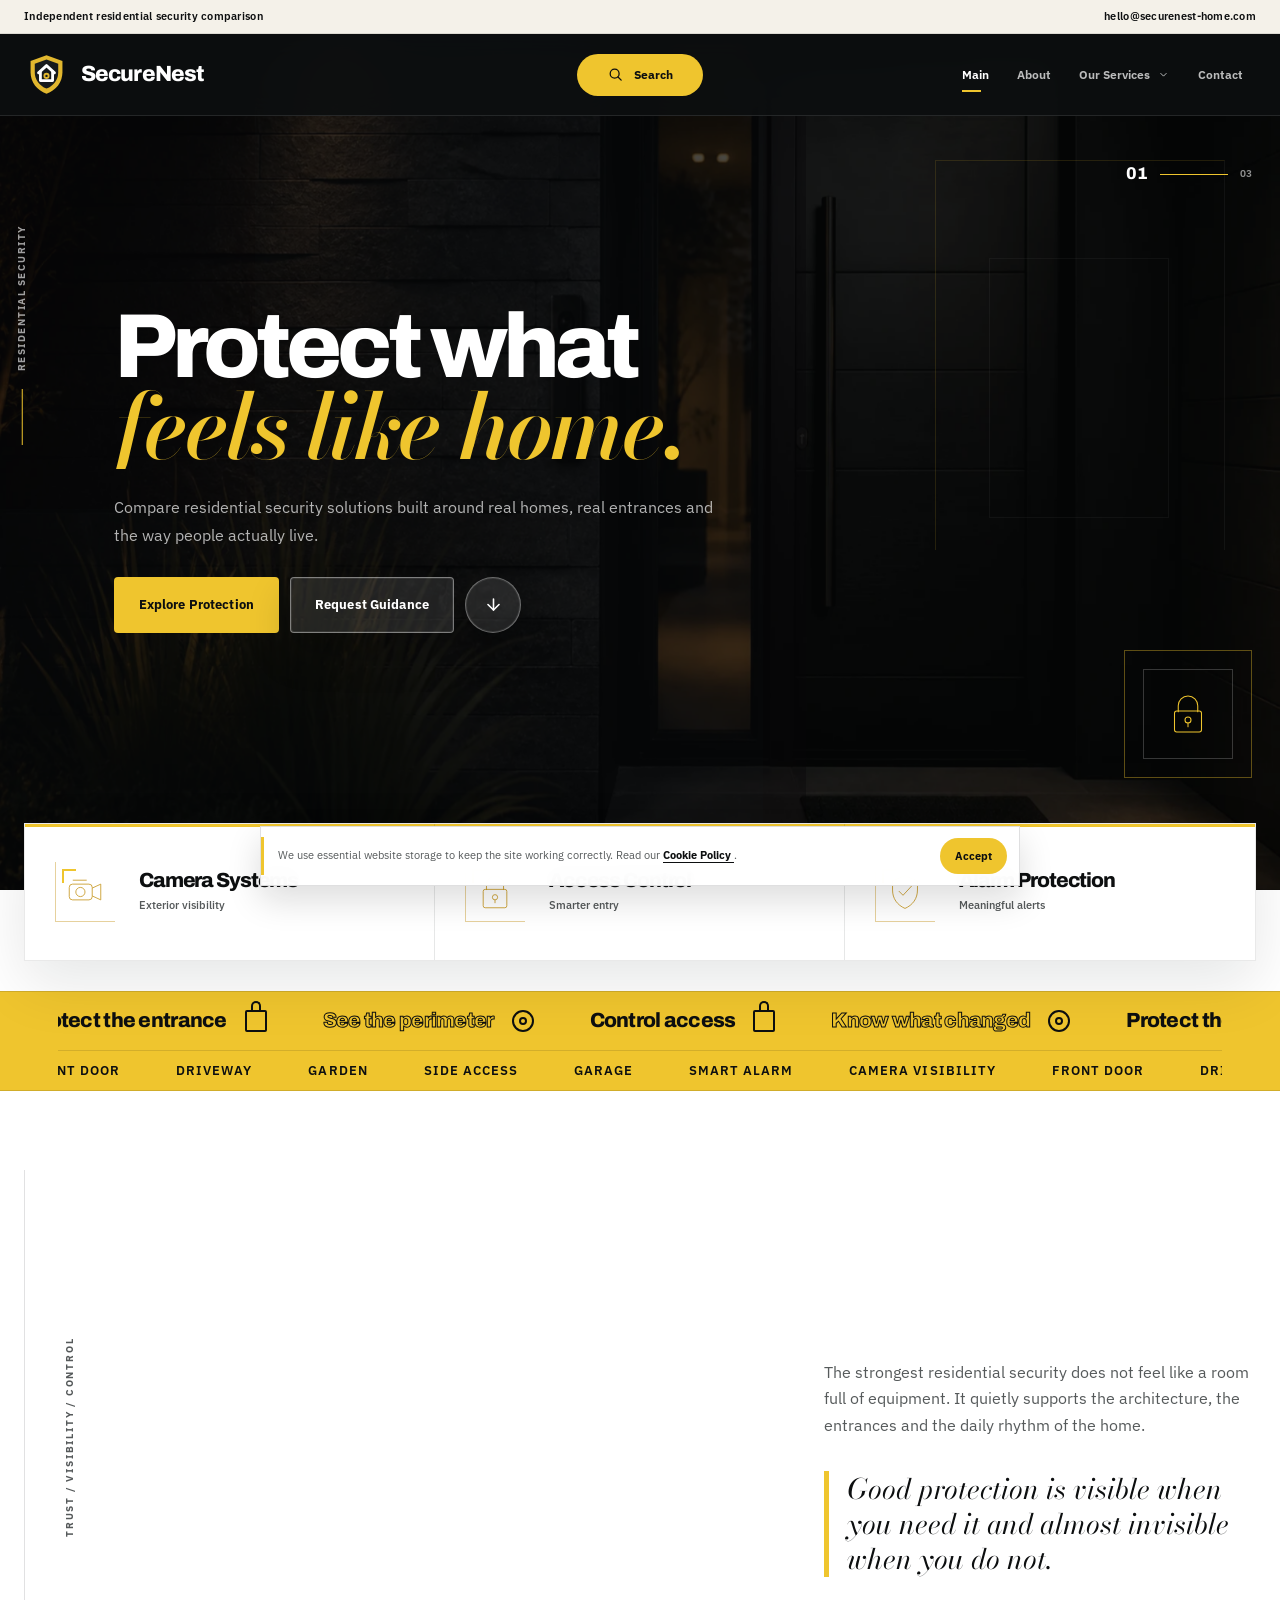
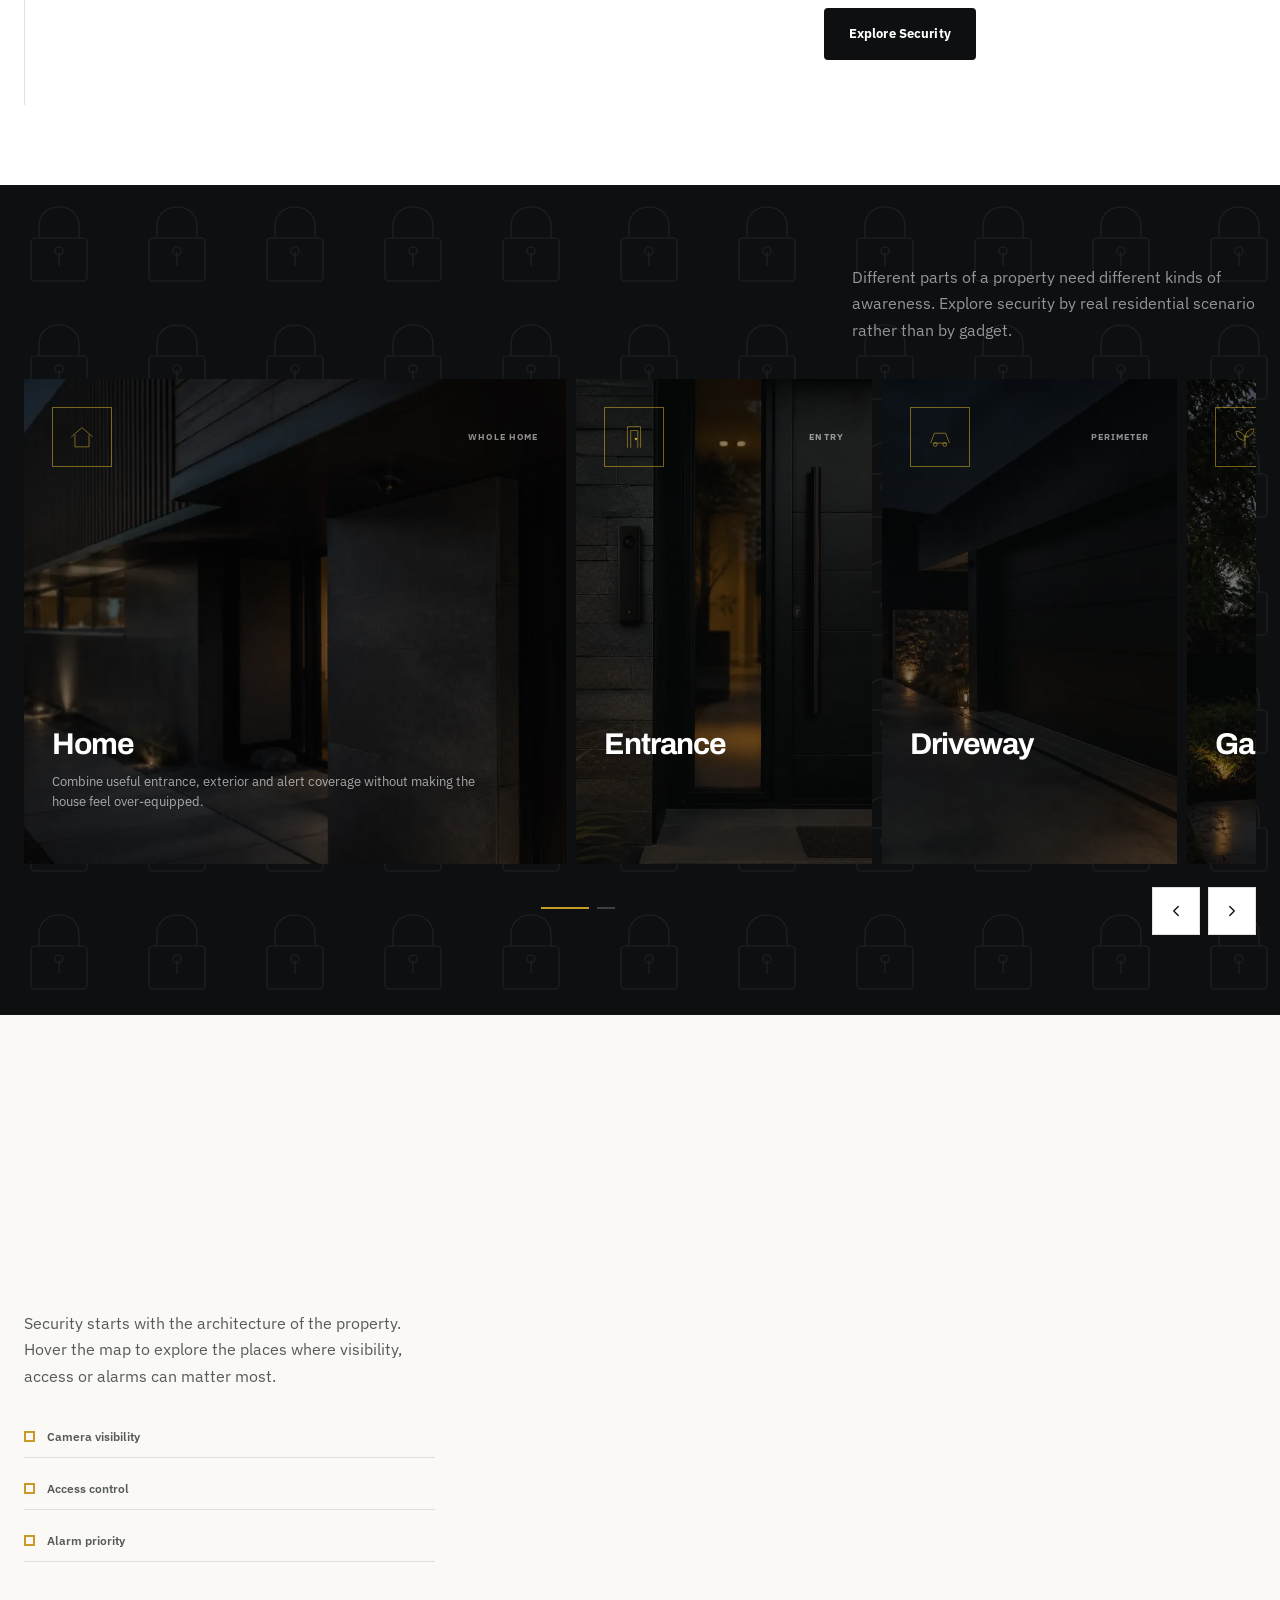
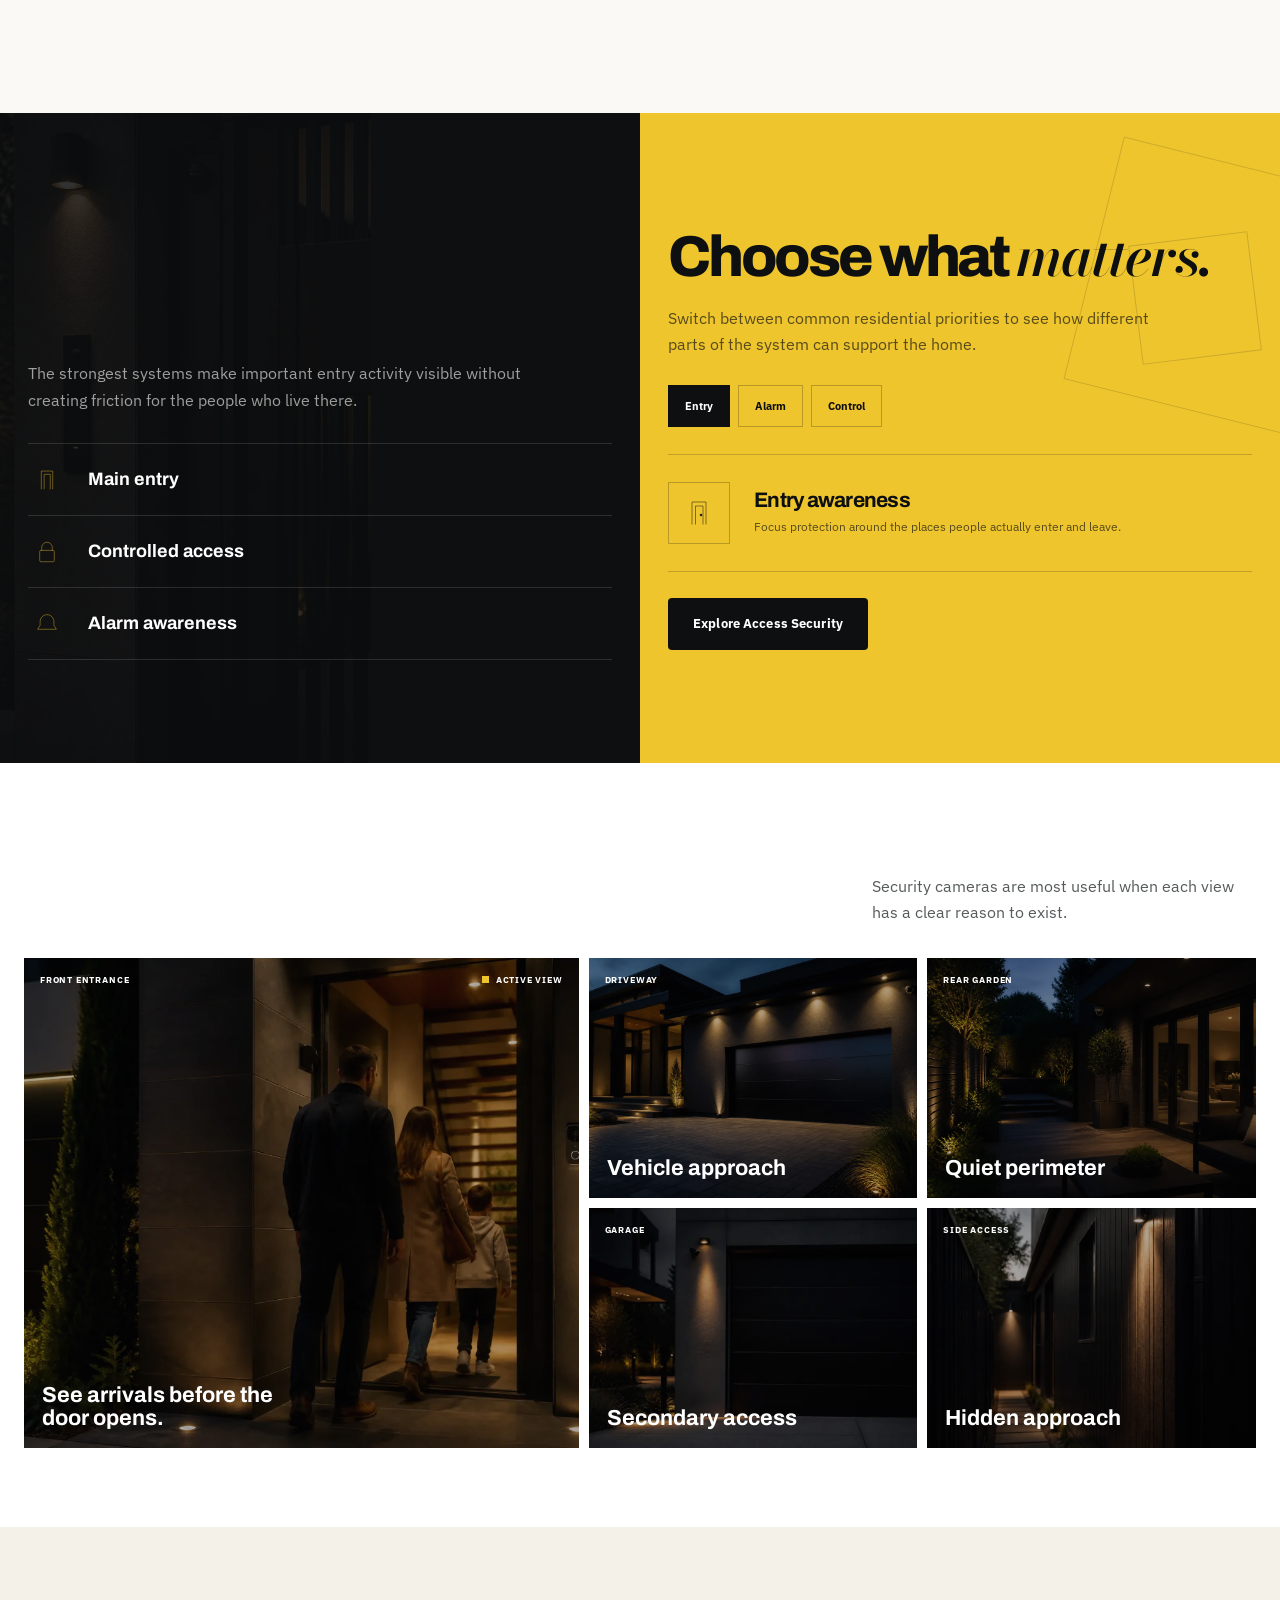
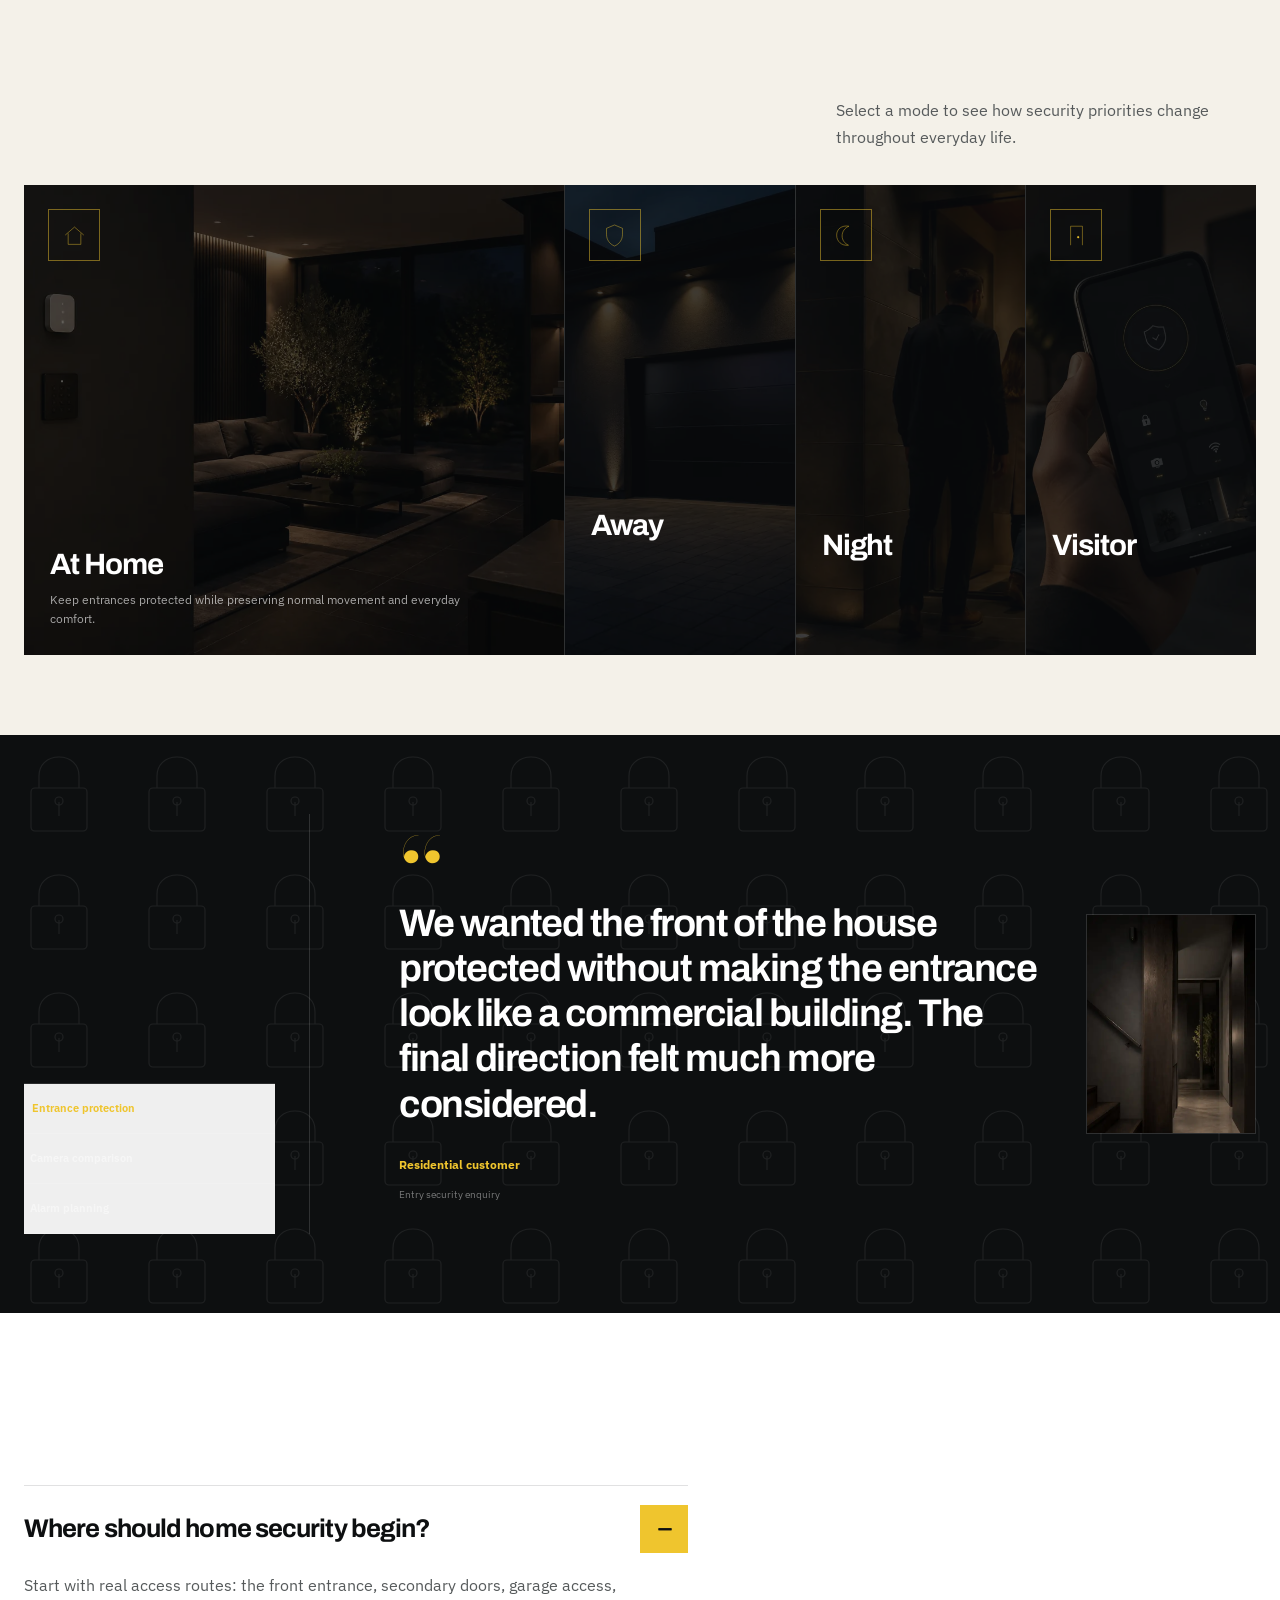
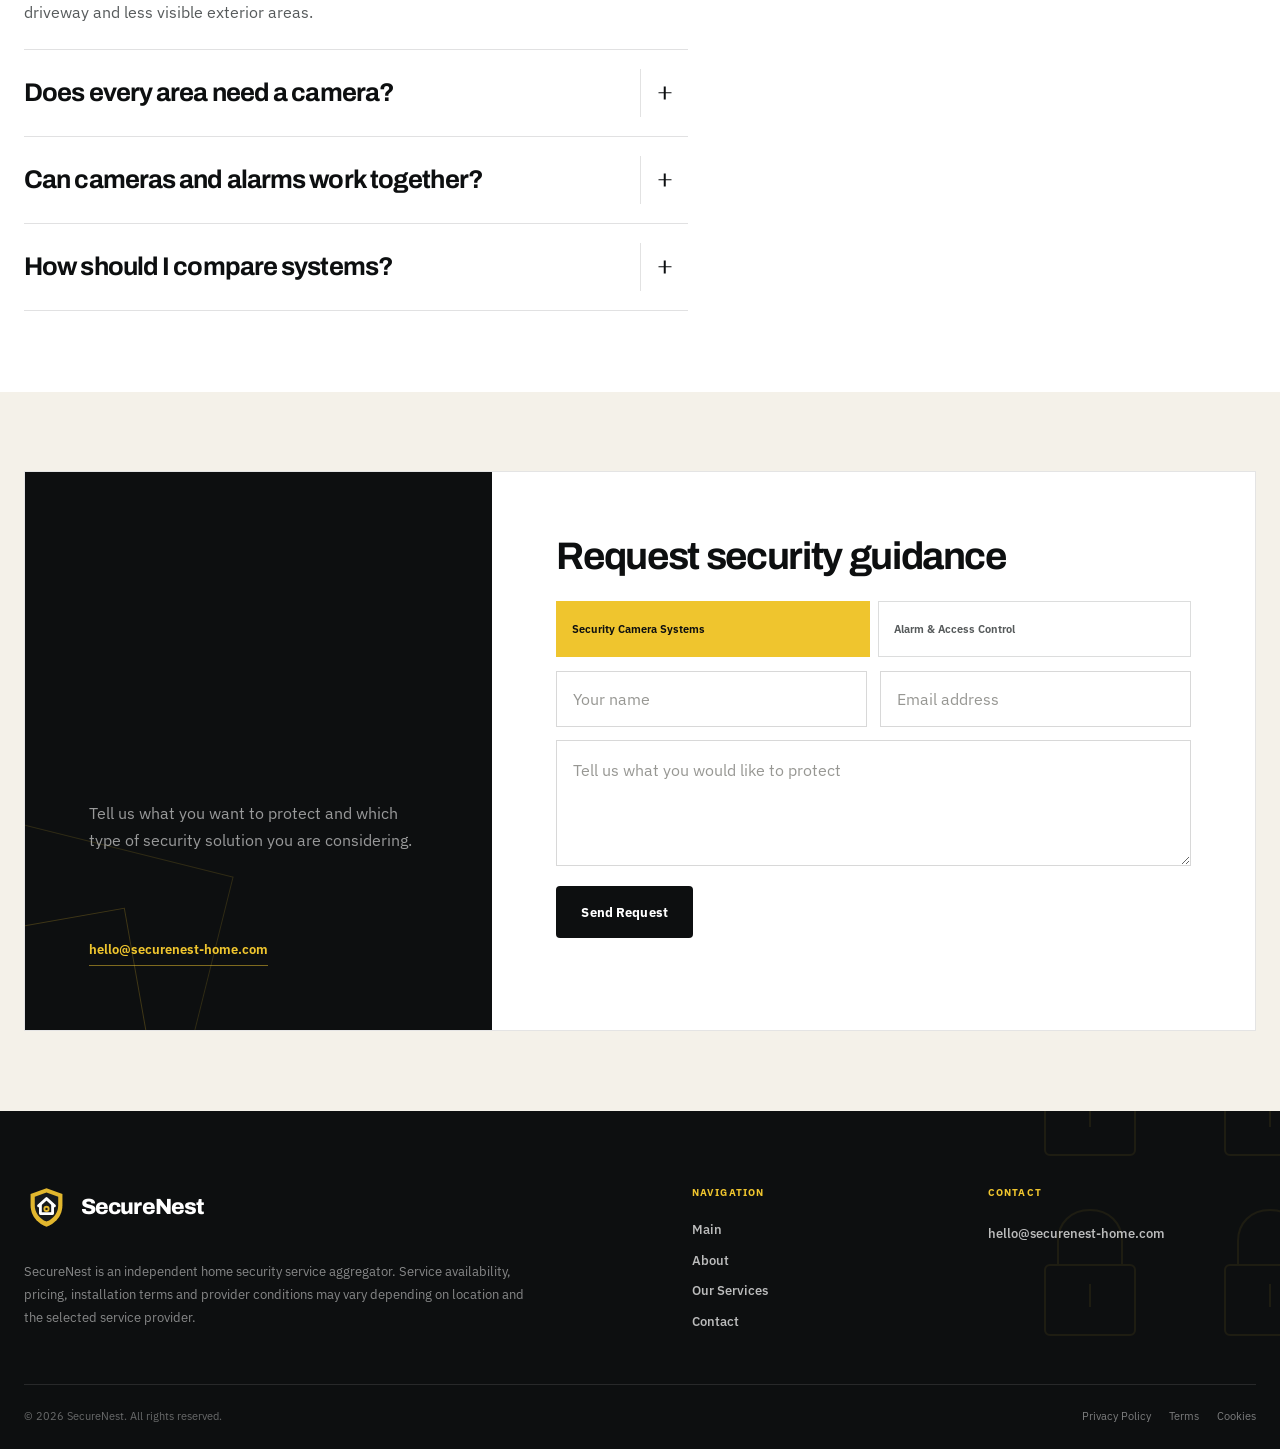
==== commit 0b404fb8: "+" ====
--- a/index.html
+++ b/index.html
@@ -630,6 +630,20 @@
                             Request Guidance
                         </a>
 
+                        <a
+                            class="btn btn--round"
+                            href="#about"
+                            aria-label="Scroll to about section"
+                        >
+                            <svg
+                                viewBox="0 0 24 24"
+                                aria-hidden="true"
+                            >
+                                <path d="M12 5v14"></path>
+                                <path d="m19 12-7 7-7-7"></path>
+                            </svg>
+                        </a>
+
                     </div>
 
                 </div>
--- a/assets/css/global.css
+++ b/assets/css/global.css
@@ -576,6 +576,50 @@
 
     background: var(--yellow);
     color: var(--black);
+}
+
+.btn--round {
+    width: 56px;
+    min-width: 56px;
+    height: 56px;
+    min-height: 56px;
+
+    padding: 0;
+
+    border-color:
+        rgba(255, 255, 255, 0.32);
+
+    border-radius: 50%;
+
+    background:
+        rgba(255, 255, 255, 0.1);
+
+    color: var(--white);
+
+    box-shadow:
+        inset 0 0 0 1px rgba(255, 255, 255, 0.08),
+        0 18px 42px rgba(0, 0, 0, 0.24);
+
+    backdrop-filter:
+        blur(18px);
+}
+
+.btn--round:hover {
+    border-color: var(--yellow);
+
+    background: var(--yellow);
+    color: var(--black);
+}
+
+.btn--round svg {
+    width: 19px;
+    height: 19px;
+
+    fill: none;
+    stroke: currentColor;
+    stroke-width: 2;
+    stroke-linecap: round;
+    stroke-linejoin: round;
 }
 
 
@@ -1407,6 +1451,9 @@
     width: max-content;
 
     will-change: transform;
+
+    animation-play-state:
+        paused;
 }
 
 .signal-marquee__lane--forward {
@@ -1429,10 +1476,10 @@
         infinite;
 }
 
-.signal-marquee:hover
+.signal-marquee.is-in-view
 .signal-marquee__lane {
     animation-play-state:
-        paused;
+        running;
 }
 
 .signal-marquee__group {
--- a/assets/css/index.css
+++ b/assets/css/index.css
@@ -468,6 +468,37 @@
         340ms
         var(--ease)
         forwards;
+}
+
+.hero__actions
+.btn--outline {
+    border-color:
+        rgba(255, 255, 255, 0.42);
+
+    background:
+        rgba(255, 255, 255, 0.1);
+
+    color: var(--white);
+
+    box-shadow:
+        inset 0 0 0 1px rgba(255, 255, 255, 0.08),
+        0 18px 42px rgba(0, 0, 0, 0.22);
+
+    -webkit-backdrop-filter:
+        blur(16px);
+
+    backdrop-filter:
+        blur(16px);
+}
+
+.hero__actions
+.btn--outline:hover,
+.hero__actions
+.btn--outline:focus-visible {
+    border-color: var(--yellow);
+
+    background: var(--yellow);
+    color: var(--black);
 }
 
 
@@ -3363,6 +3394,14 @@
         width: 100%;
     }
 
+    .hero__actions
+    .btn--round {
+        width: 56px;
+        min-width: 56px;
+
+        align-self: flex-start;
+    }
+
     .trust-editorial__media {
         min-height: 350px;
     }
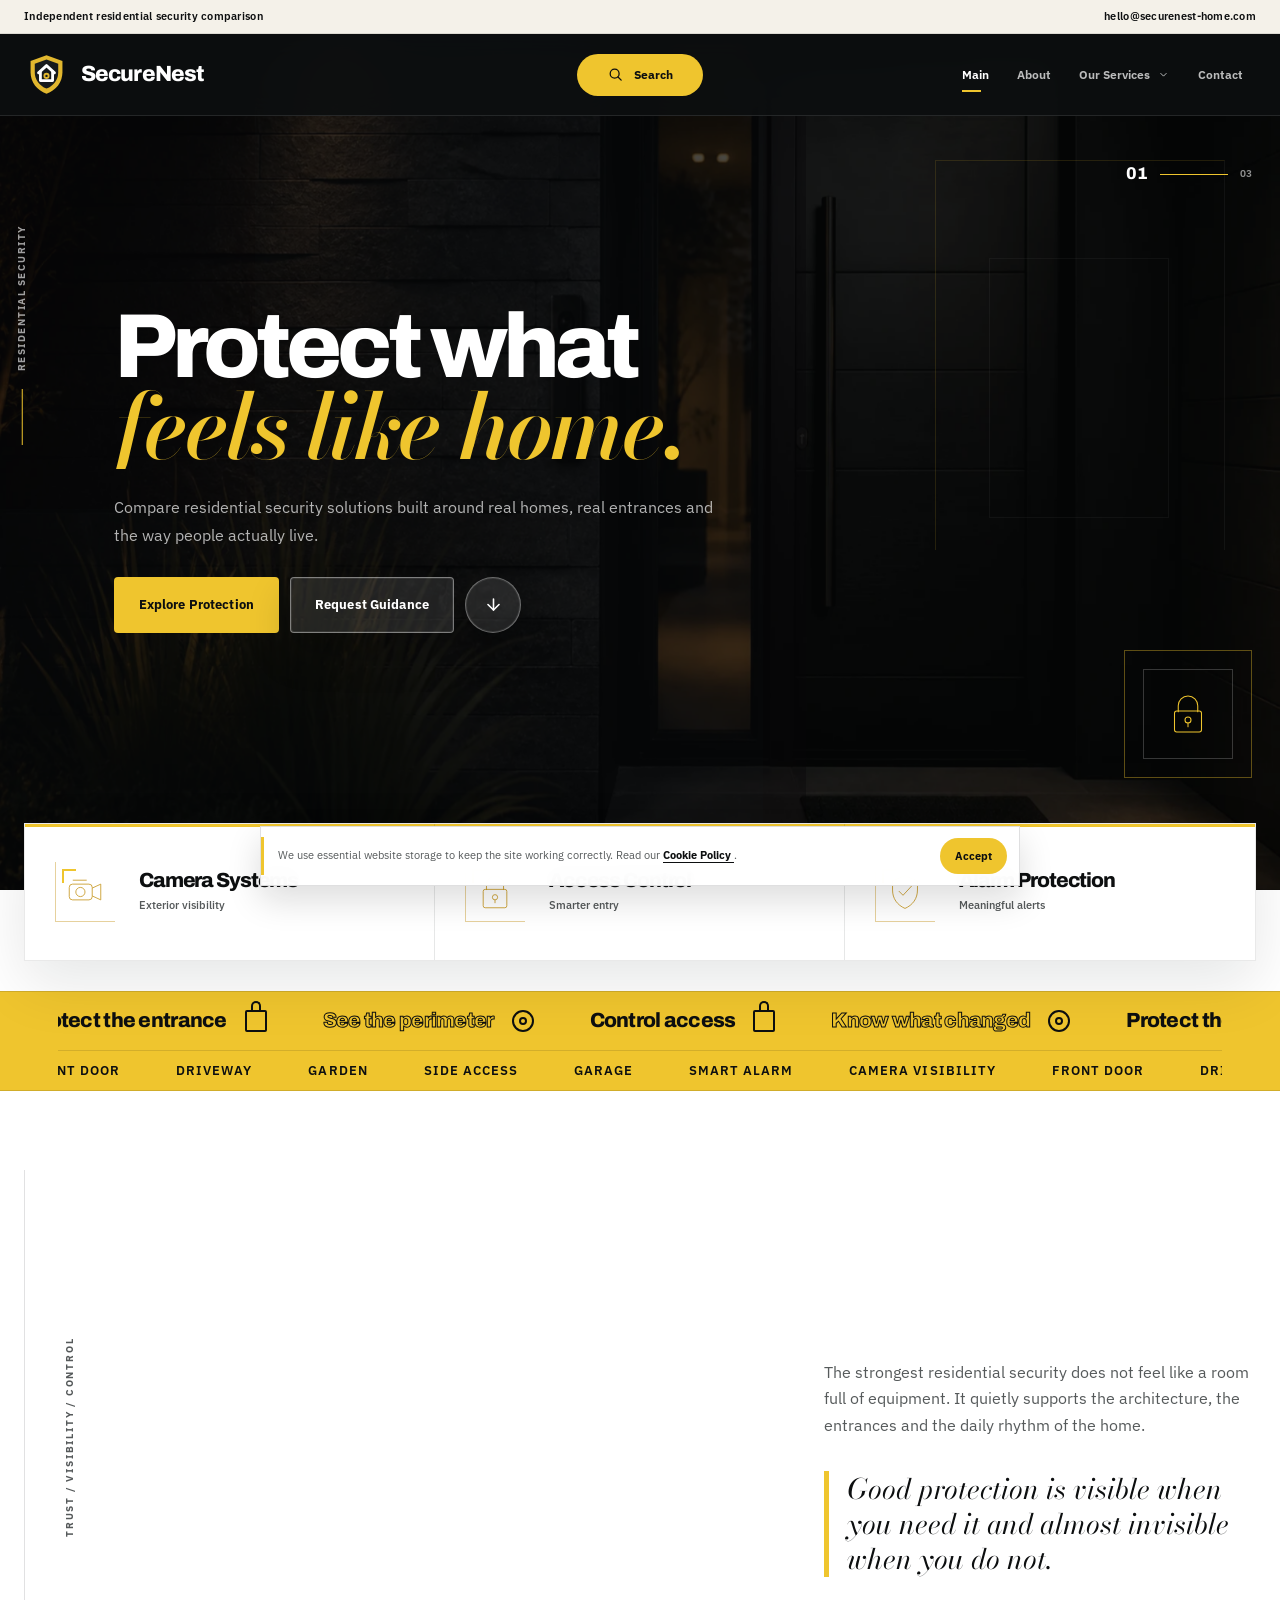
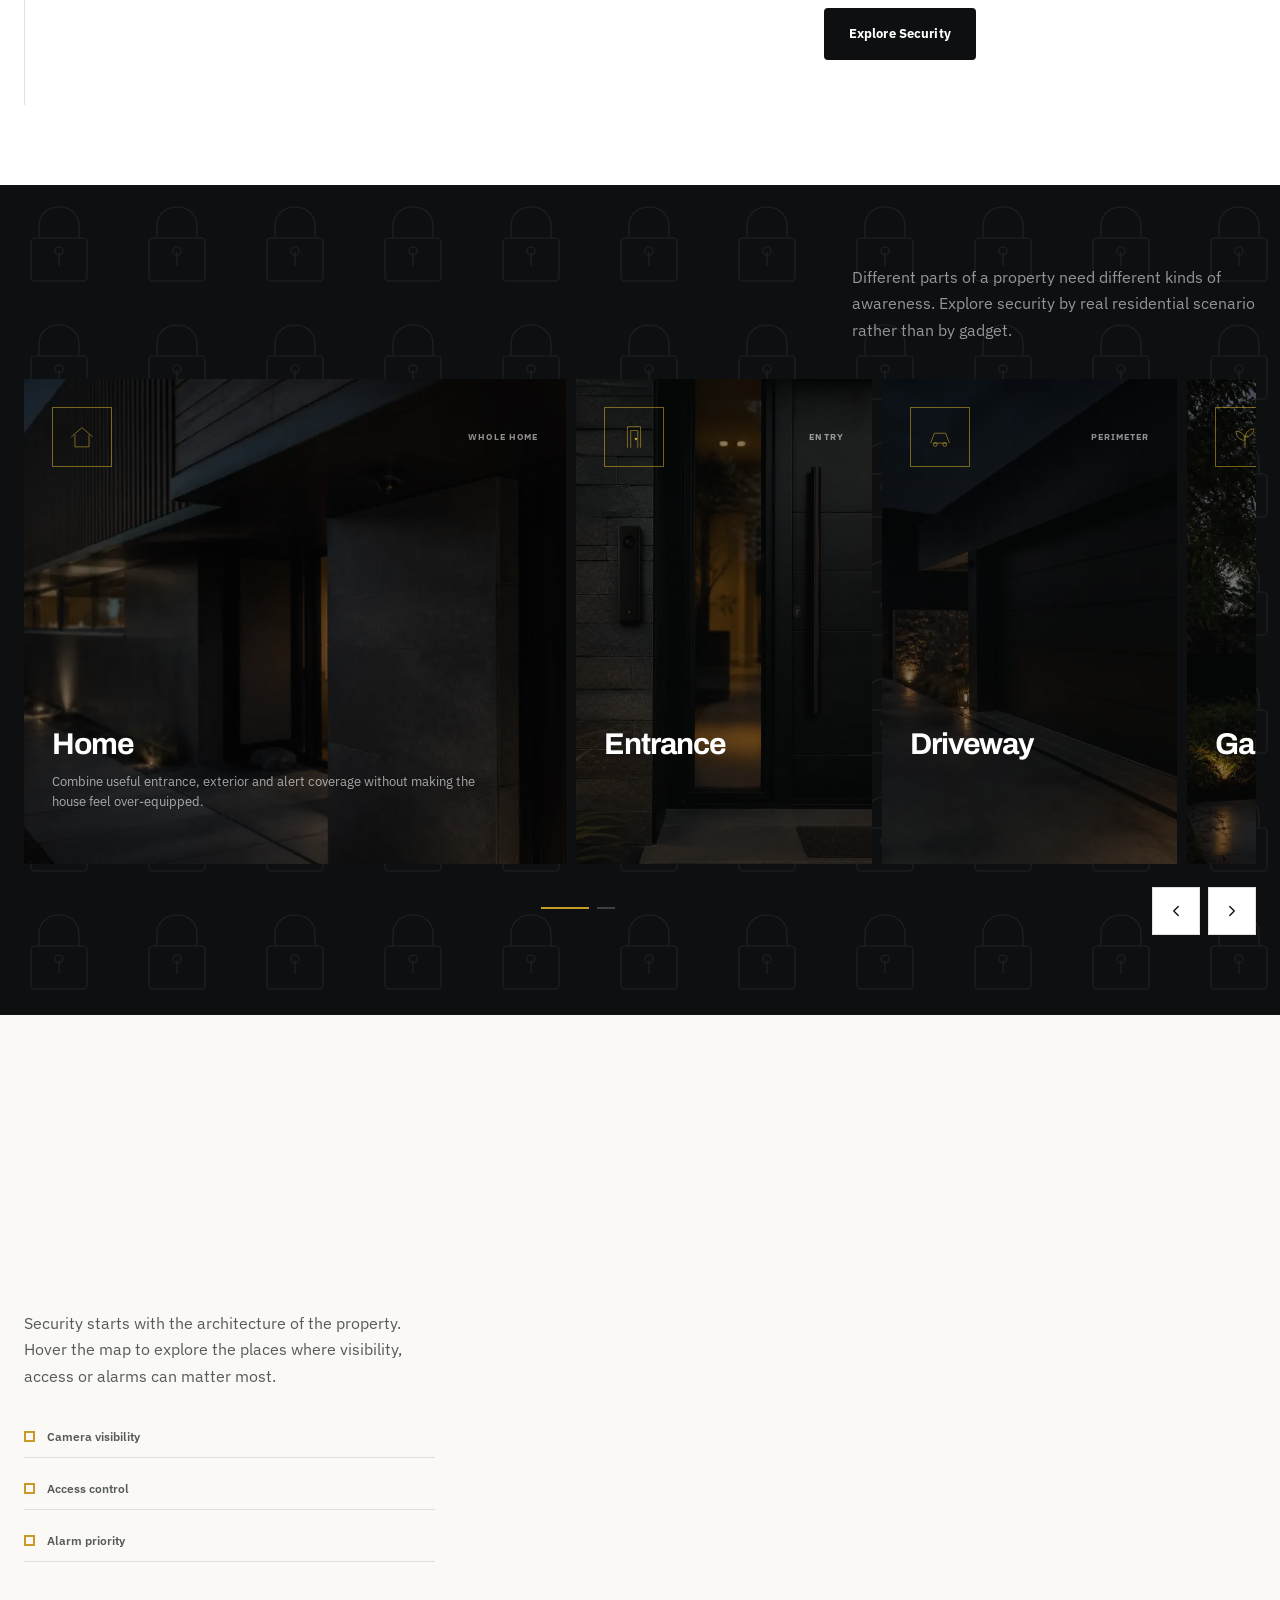
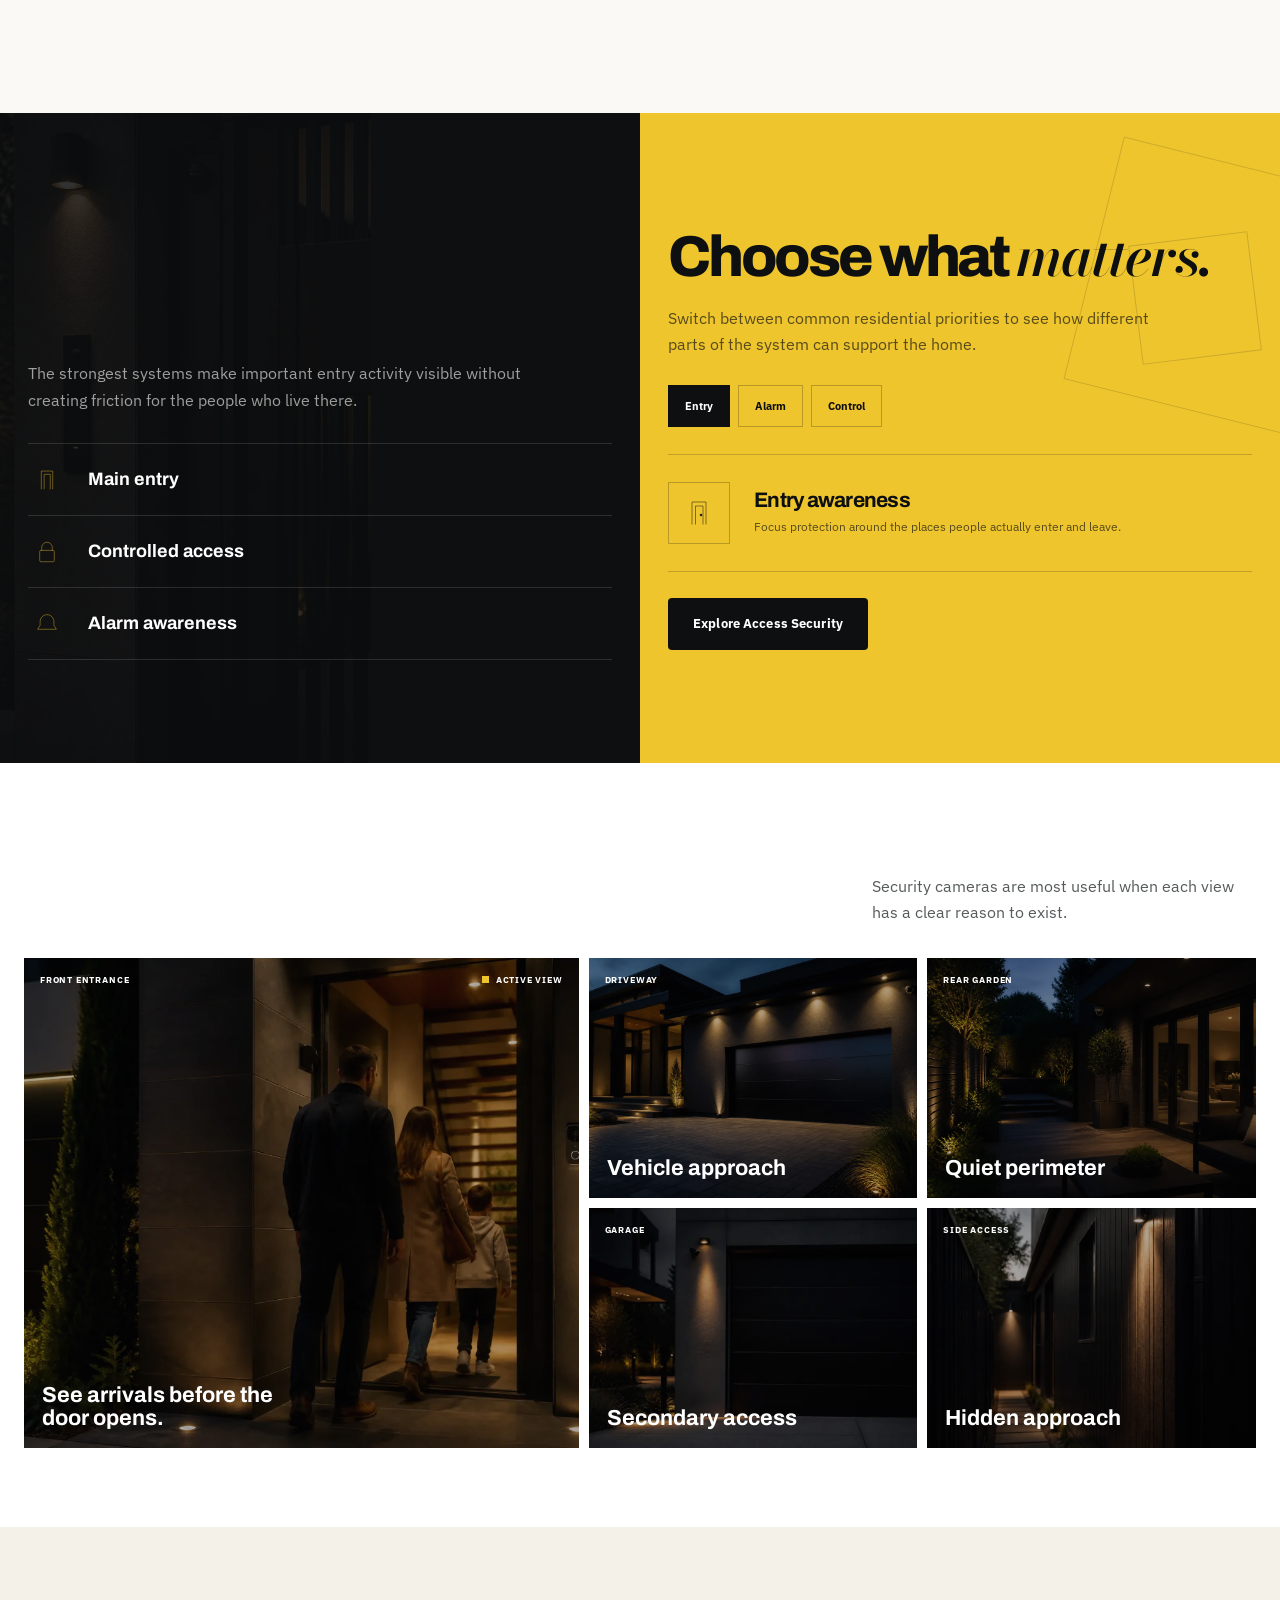
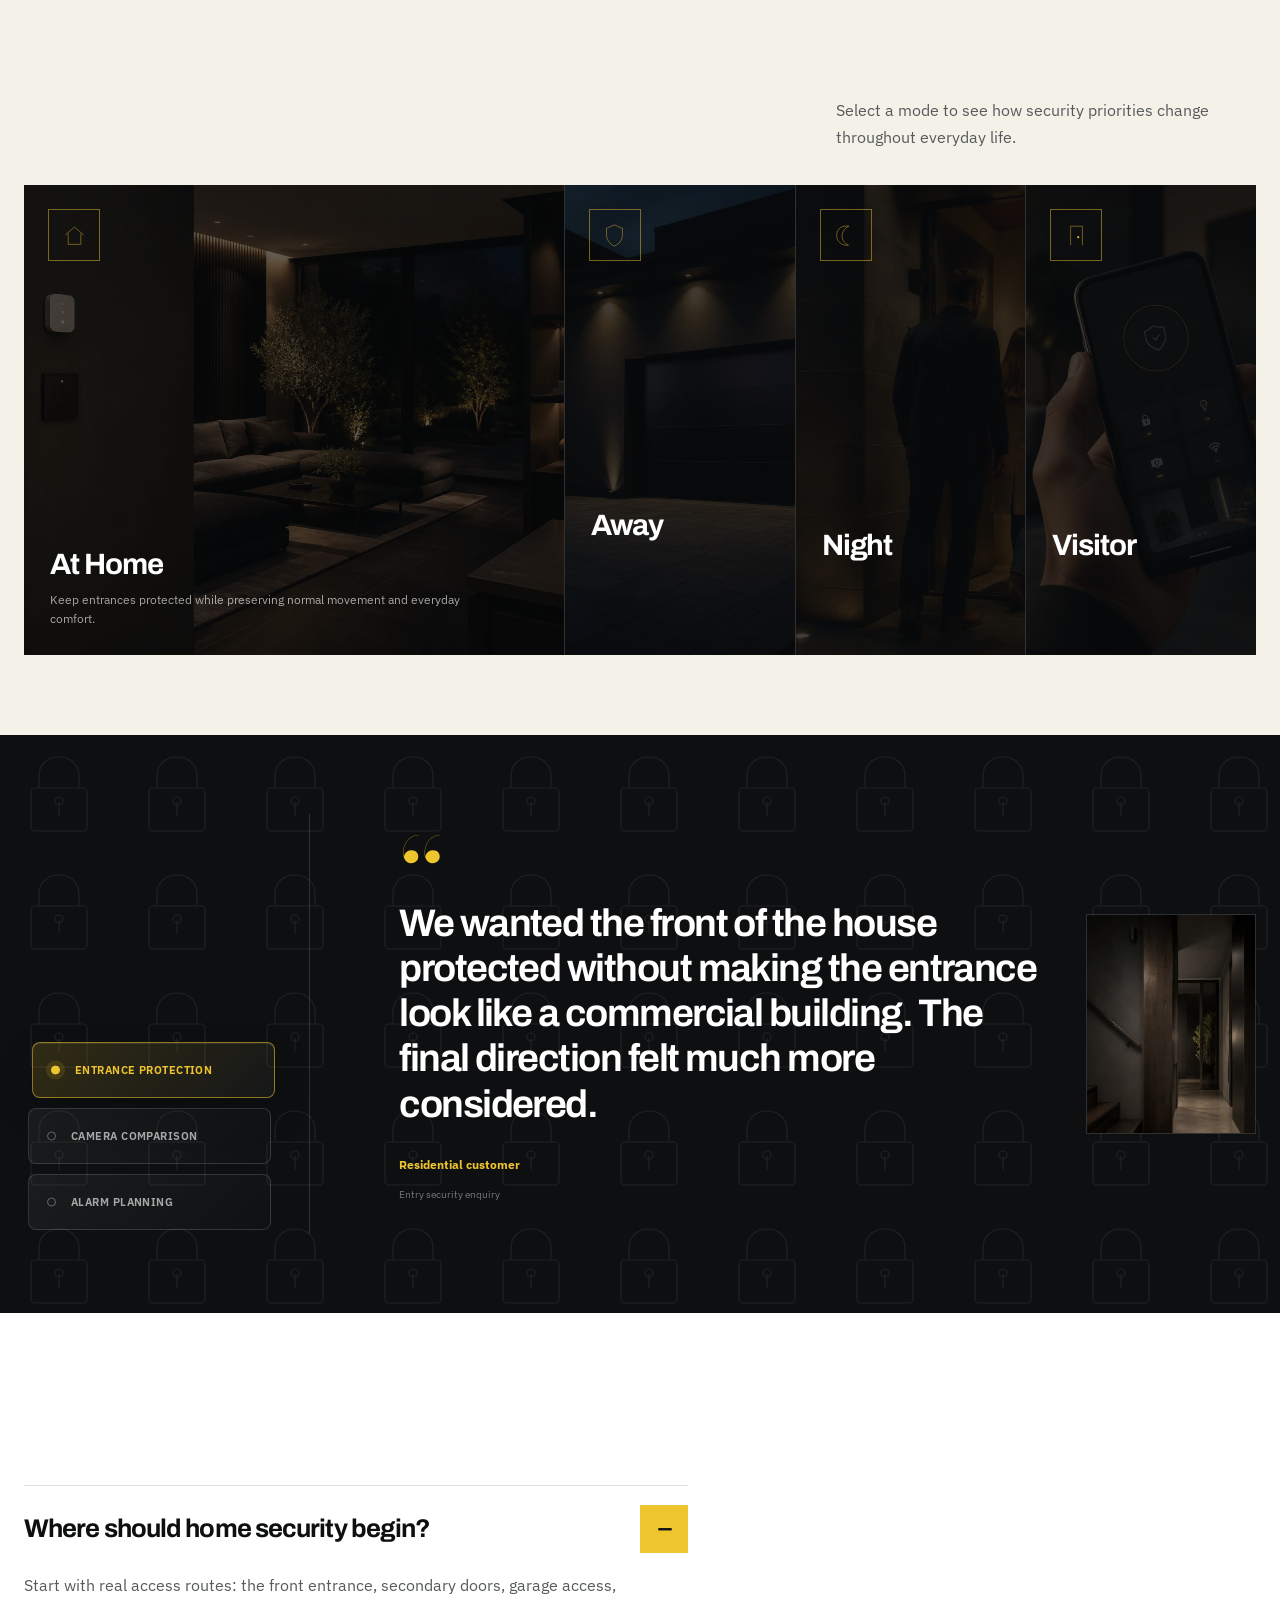
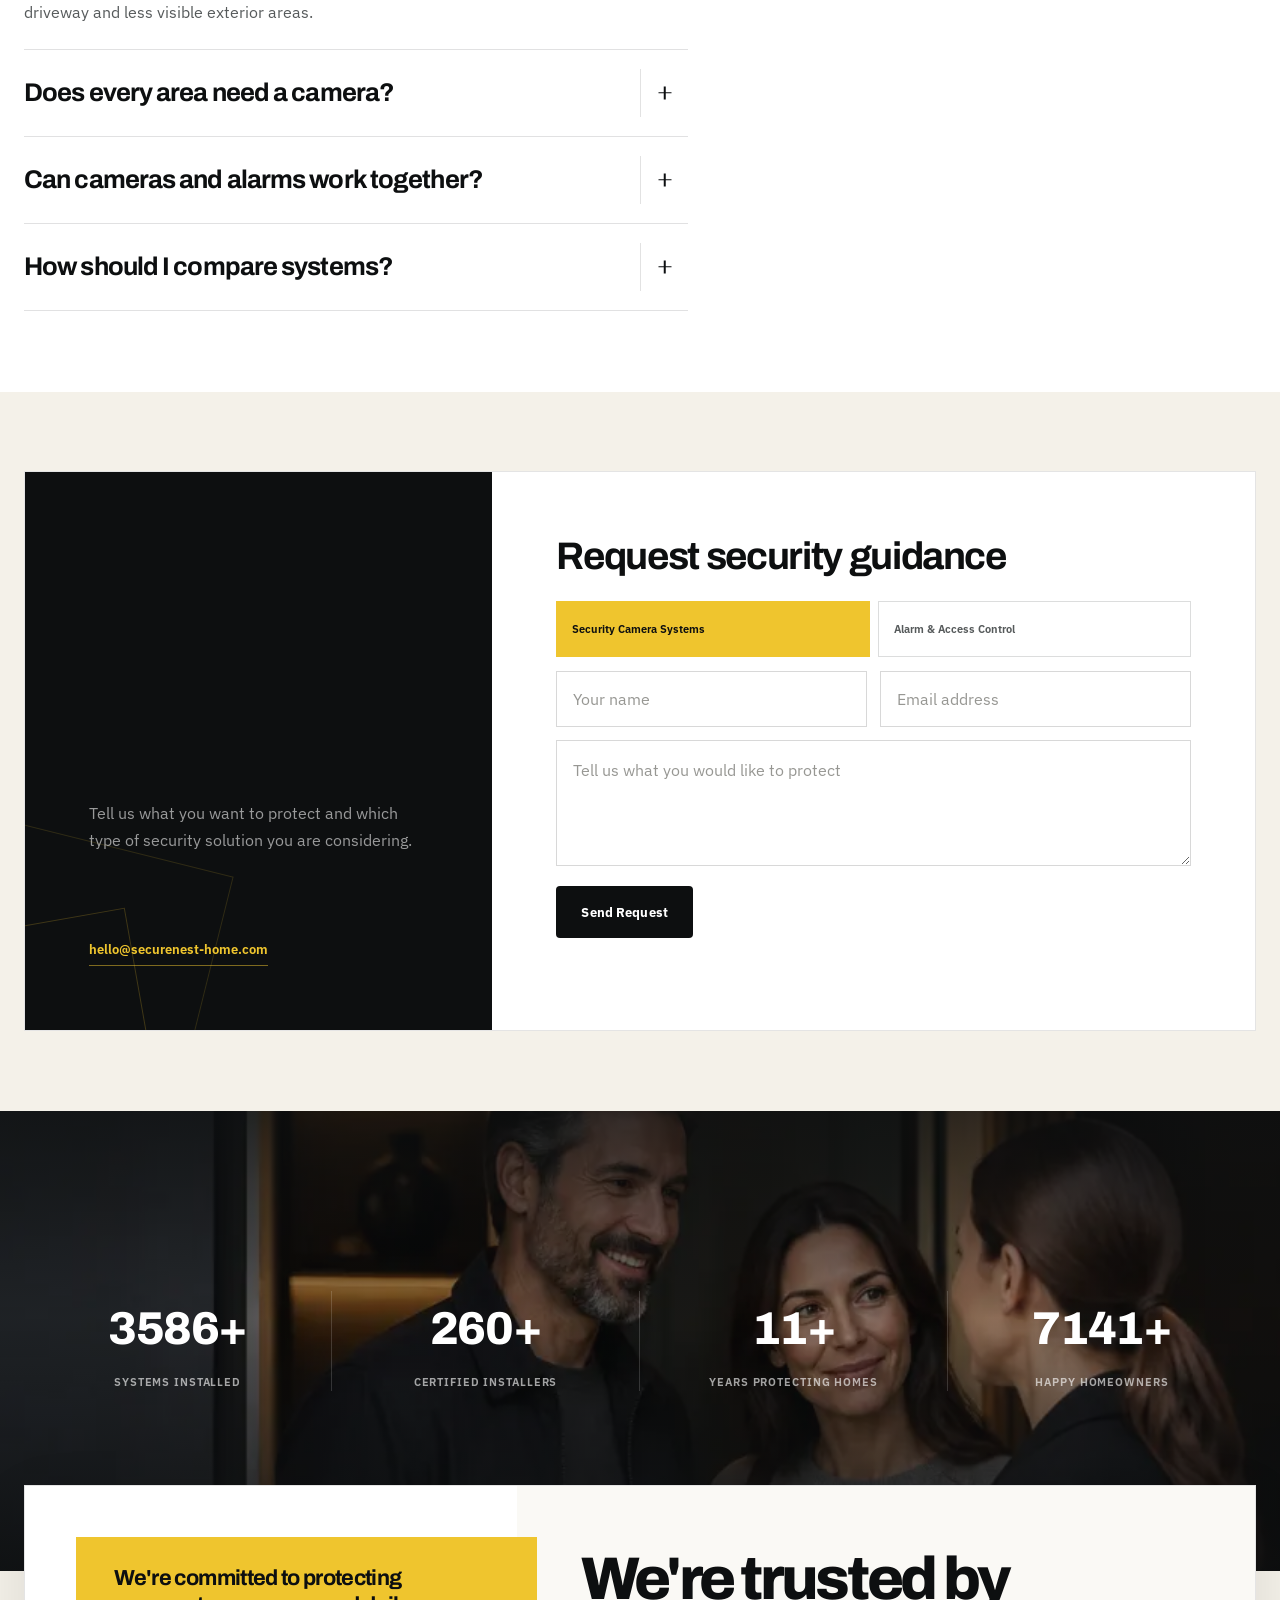
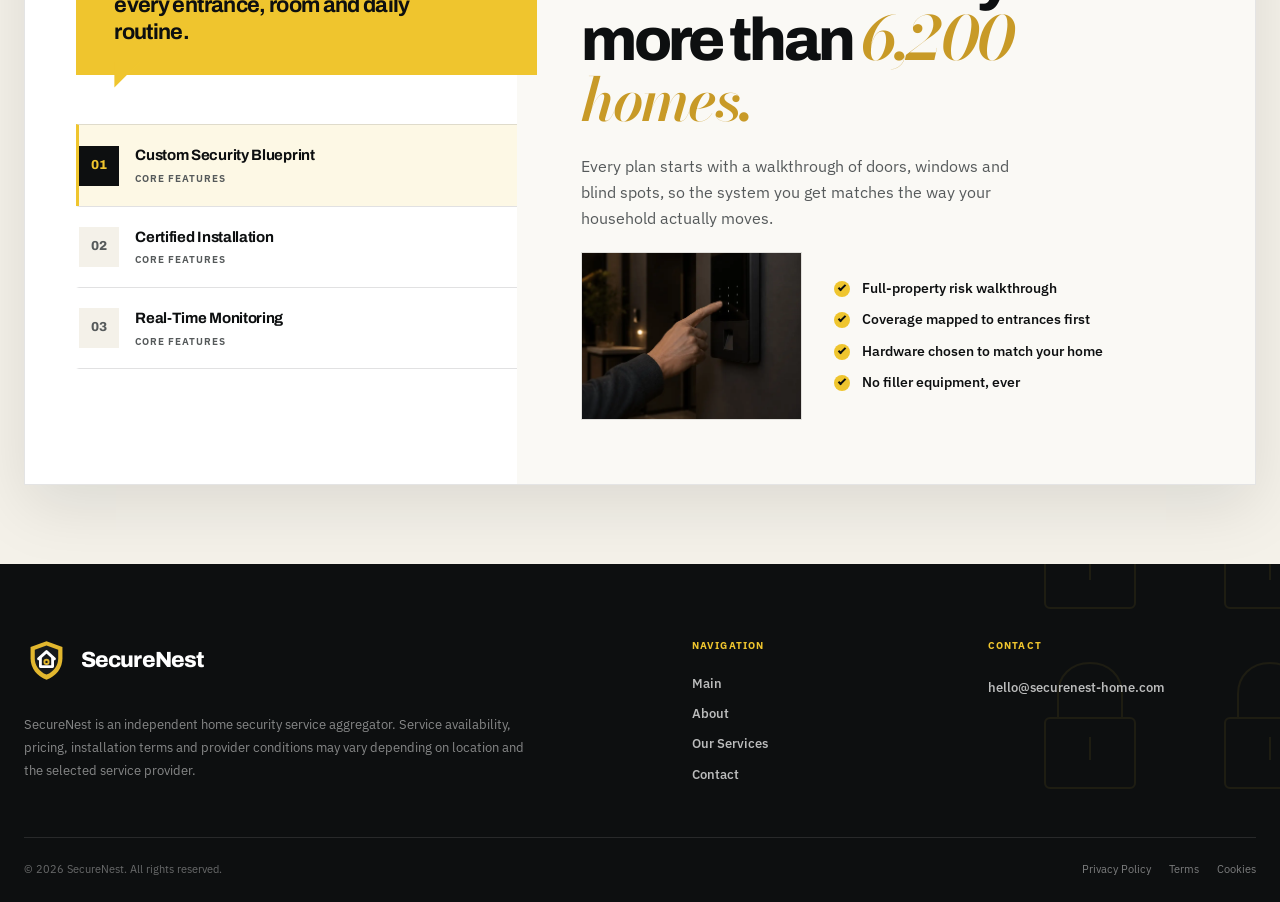
==== commit 2abd42be: "!" ====
--- a/index.html
+++ b/index.html
@@ -3013,6 +3013,287 @@
 
         </section>
 
+
+
+
+        <section
+            class="section trust-metrics"
+            id="results"
+        >
+
+            <div
+                class="trust-metrics__backdrop"
+                aria-hidden="true"
+            >
+
+                <img
+                    class="trust-metrics__bg-photo reveal-image"
+                    src="assets/images/generated/security-consultation.webp"
+                    alt=""
+                    loading="lazy"
+                >
+
+                <div class="trust-metrics__backdrop-overlay"></div>
+
+
+                <div class="container trust-metrics__stats">
+
+                    <div class="trust-metrics__stat">
+                        <span
+                            class="trust-metrics__stat-number"
+                            data-count-target="4820"
+                            data-count-suffix="+"
+                        >0</span>
+                        <span class="trust-metrics__stat-label">
+                            Systems Installed
+                        </span>
+                    </div>
+
+                    <div class="trust-metrics__stat">
+                        <span
+                            class="trust-metrics__stat-number"
+                            data-count-target="350"
+                            data-count-suffix="+"
+                        >0</span>
+                        <span class="trust-metrics__stat-label">
+                            Certified Installers
+                        </span>
+                    </div>
+
+                    <div class="trust-metrics__stat">
+                        <span
+                            class="trust-metrics__stat-number"
+                            data-count-target="15"
+                            data-count-suffix="+"
+                        >0</span>
+                        <span class="trust-metrics__stat-label">
+                            Years Protecting Homes
+                        </span>
+                    </div>
+
+                    <div class="trust-metrics__stat">
+                        <span
+                            class="trust-metrics__stat-number"
+                            data-count-target="9600"
+                            data-count-suffix="+"
+                        >0</span>
+                        <span class="trust-metrics__stat-label">
+                            Happy Homeowners
+                        </span>
+                    </div>
+
+                </div>
+
+            </div>
+
+
+            <div class="container">
+
+                <div class="trust-metrics__shell">
+
+                    <div class="trust-metrics__aside">
+
+                        <div
+                            class="trust-metrics__callout"
+                            data-aos="security-lift"
+                        >
+                            <p class="trust-metrics__callout-text">
+                                We're committed to protecting every
+                                entrance, room and daily routine.
+                            </p>
+                        </div>
+
+
+                        <div
+                            class="trust-metrics__tabs"
+                            role="tablist"
+                            aria-label="Core features"
+                        >
+
+                            <button
+                                class="trust-metrics__tab is-active"
+                                type="button"
+                                role="tab"
+                                aria-selected="true"
+                                data-tab-trigger="blueprint"
+                            >
+                                <span class="trust-metrics__tab-index">
+                                    01
+                                </span>
+
+                                <span class="trust-metrics__tab-body">
+                                    <span class="trust-metrics__tab-title">
+                                        Custom Security Blueprint
+                                    </span>
+                                    <span class="trust-metrics__tab-meta">
+                                        Core Features
+                                    </span>
+                                </span>
+                            </button>
+
+                            <button
+                                class="trust-metrics__tab"
+                                type="button"
+                                role="tab"
+                                aria-selected="false"
+                                data-tab-trigger="install"
+                            >
+                                <span class="trust-metrics__tab-index">
+                                    02
+                                </span>
+
+                                <span class="trust-metrics__tab-body">
+                                    <span class="trust-metrics__tab-title">
+                                        Certified Installation
+                                    </span>
+                                    <span class="trust-metrics__tab-meta">
+                                        Core Features
+                                    </span>
+                                </span>
+                            </button>
+
+                            <button
+                                class="trust-metrics__tab"
+                                type="button"
+                                role="tab"
+                                aria-selected="false"
+                                data-tab-trigger="monitoring"
+                            >
+                                <span class="trust-metrics__tab-index">
+                                    03
+                                </span>
+
+                                <span class="trust-metrics__tab-body">
+                                    <span class="trust-metrics__tab-title">
+                                        Real-Time Monitoring
+                                    </span>
+                                    <span class="trust-metrics__tab-meta">
+                                        Core Features
+                                    </span>
+                                </span>
+                            </button>
+
+                        </div>
+
+                    </div>
+
+
+                    <div class="trust-metrics__content">
+
+                        <div
+                            class="trust-metrics__pane is-active"
+                            data-tab-panel="blueprint"
+                        >
+                            <h2 class="trust-metrics__title">
+                                We're trusted by more than
+                                <span class="accent-serif accent-mustard">6,200 homes.</span>
+                            </h2>
+
+                            <p class="trust-metrics__copy">
+                                Every plan starts with a walkthrough of
+                                doors, windows and blind spots, so the
+                                system you get matches the way your
+                                household actually moves.
+                            </p>
+
+                            <div class="trust-metrics__proof">
+
+                                <img
+                                    class="trust-metrics__proof-photo"
+                                    src="assets/images/generated/keypad-control-hallway.webp"
+                                    alt="Keypad access control in a home hallway"
+                                    loading="lazy"
+                                >
+
+                                <ul class="trust-metrics__checklist">
+                                    <li>Full-property risk walkthrough</li>
+                                    <li>Coverage mapped to entrances first</li>
+                                    <li>Hardware chosen to match your home</li>
+                                    <li>No filler equipment, ever</li>
+                                </ul>
+
+                            </div>
+                        </div>
+
+                        <div
+                            class="trust-metrics__pane"
+                            data-tab-panel="install"
+                            hidden
+                        >
+                            <h2 class="trust-metrics__title">
+                                Installed by
+                                <span class="accent-serif accent-mustard">our own crews.</span>
+                            </h2>
+
+                            <p class="trust-metrics__copy">
+                                No subcontractors. Every installer is
+                                trained, background-checked and certified
+                                on the exact hardware going into your home.
+                            </p>
+
+                            <div class="trust-metrics__proof">
+
+                                <img
+                                    class="trust-metrics__proof-photo"
+                                    src="assets/images/generated/installer-camera-eave.webp"
+                                    alt="Certified technician mounting a security camera"
+                                    loading="lazy"
+                                >
+
+                                <ul class="trust-metrics__checklist">
+                                    <li>In-house, background-checked crews</li>
+                                    <li>Clean installs, no exposed wiring</li>
+                                    <li>Same-week scheduling in most areas</li>
+                                    <li>Every device tested before we leave</li>
+                                </ul>
+
+                            </div>
+                        </div>
+
+                        <div
+                            class="trust-metrics__pane"
+                            data-tab-panel="monitoring"
+                            hidden
+                        >
+                            <h2 class="trust-metrics__title">
+                                Watched over,
+                                <span class="accent-serif accent-mustard">day and night.</span>
+                            </h2>
+
+                            <p class="trust-metrics__copy">
+                                Every camera and sensor feeds a live
+                                monitoring console, so a real person
+                                reviews the alert before it ever reaches
+                                your phone.
+                            </p>
+
+                            <div class="trust-metrics__proof">
+
+                                <img
+                                    class="trust-metrics__proof-photo"
+                                    src="assets/images/generated/security-monitor-tablet.webp"
+                                    alt="Live security camera feeds on a tablet"
+                                    loading="lazy"
+                                >
+
+                                <ul class="trust-metrics__checklist">
+                                    <li>24/7 human-reviewed monitoring</li>
+                                    <li>Instant alerts to your phone</li>
+                                    <li>Direct line to local response teams</li>
+                                    <li>Full activity history, always on hand</li>
+                                </ul>
+
+                            </div>
+                        </div>
+
+                    </div>
+
+                </div>
+
+            </div>
+
+        </section>
+
     </main>
 
 
--- a/assets/css/index.css
+++ b/assets/css/index.css
@@ -2395,43 +2395,131 @@
 .editorial-reviews__clients {
     display: grid;
 
-    border-top:
+    gap: 10px;
+
+    padding: 4px;
+
+    background:
+        transparent;
+}
+
+.editorial-reviews__client {
+    position: relative;
+
+    min-height: 56px;
+
+    display: flex;
+
+    align-items: center;
+
+    border:
         1px solid
-        rgba(255, 255, 255, 0.12);
-}
-
-.editorial-reviews__client {
-    min-height: 50px;
-
-    display: flex;
-
-    align-items: center;
-
-    border-bottom:
-        1px solid
-        rgba(255, 255, 255, 0.12);
-
-    color:
-        rgba(255, 255, 255, 0.46);
+        rgba(255, 255, 255, 0.14);
+
+    border-radius: 8px;
+
+    padding:
+        0
+        18px
+        0
+        42px;
+
+    background:
+        linear-gradient(
+            135deg,
+            rgba(255, 255, 255, 0.055),
+            rgba(255, 255, 255, 0.012)
+        );
+
+    color:
+        rgba(255, 255, 255, 0.62);
 
     font-size: 11px;
     font-weight: 650;
+    letter-spacing: 0.04em;
+    text-align: left;
+    text-transform: uppercase;
 
     cursor: pointer;
 
     transition:
+        background
+        var(--transition),
+        border-color
+        var(--transition),
         color
         var(--transition),
-        padding-left
+        transform
+        var(--transition),
+        box-shadow
+        var(--transition);
+}
+
+.editorial-reviews__client::before {
+    content: "";
+
+    position: absolute;
+
+    left: 18px;
+    top: 50%;
+
+    width: 9px;
+    height: 9px;
+
+    border:
+        1px solid
+        rgba(255, 255, 255, 0.32);
+
+    border-radius: 50%;
+
+    background:
+        transparent;
+
+    transform:
+        translateY(-50%);
+
+    transition:
+        background
+        var(--transition),
+        border-color
+        var(--transition),
+        box-shadow
         var(--transition);
 }
 
 .editorial-reviews__client:hover,
 .editorial-reviews__client.is-active {
-    padding-left: 8px;
+    border-color:
+        rgba(239, 197, 46, 0.54);
+
+    background:
+        linear-gradient(
+            135deg,
+            rgba(239, 197, 46, 0.16),
+            rgba(255, 255, 255, 0.035)
+        );
 
     color:
         var(--yellow);
+
+    box-shadow:
+        inset 0 1px 0 rgba(255, 255, 255, 0.08),
+        0 16px 36px rgba(0, 0, 0, 0.18);
+
+    transform:
+        translateX(4px);
+}
+
+.editorial-reviews__client:hover::before,
+.editorial-reviews__client.is-active::before {
+    border-color:
+        var(--yellow);
+
+    background:
+        var(--yellow);
+
+    box-shadow:
+        0 0 0 5px rgba(239, 197, 46, 0.12);
 }
 
 .editorial-reviews__slider {
@@ -3092,6 +3180,28 @@
             );
     }
 
+    .editorial-reviews__client {
+        min-height: 64px;
+
+        padding:
+            13px
+            14px
+            13px
+            34px;
+
+        line-height: 1.35;
+    }
+
+    .editorial-reviews__client::before {
+        left: 14px;
+    }
+
+    .editorial-reviews__client:hover,
+    .editorial-reviews__client.is-active {
+        transform:
+            translateY(-2px);
+    }
+
     .visual-faq__layout {
         grid-template-columns:
             1fr;
@@ -3339,6 +3449,26 @@
             1fr;
     }
 
+    .editorial-reviews__client {
+        min-height: 54px;
+
+        padding:
+            0
+            16px
+            0
+            38px;
+    }
+
+    .editorial-reviews__client::before {
+        left: 16px;
+    }
+
+    .editorial-reviews__client:hover,
+    .editorial-reviews__client.is-active {
+        transform:
+            translateX(4px);
+    }
+
     .editorial-review {
         grid-template-columns:
             1fr;
@@ -3444,6 +3574,582 @@
 
 
 
+.trust-metrics {
+    padding-top: 0;
+
+    background:
+        var(--milk);
+}
+
+.trust-metrics__backdrop {
+    position: relative;
+
+    height:
+        clamp(
+            360px,
+            40vw,
+            460px
+        );
+
+    overflow: hidden;
+}
+
+.trust-metrics__bg-photo {
+    position: absolute;
+    inset: 0;
+
+    width: 100%;
+    height: 100%;
+
+    object-fit: cover;
+
+    filter:
+        grayscale(0.85)
+        contrast(1.05);
+}
+
+.trust-metrics__backdrop-overlay {
+    position: absolute;
+    inset: 0;
+
+    background:
+        linear-gradient(
+            180deg,
+            rgba(13, 15, 16, 0.80) 0%,
+            rgba(13, 15, 16, 0.38) 45%,
+            rgba(13, 15, 16, 0.88) 100%
+        );
+}
+
+.trust-metrics__stats {
+    position: relative;
+
+    z-index: 1;
+
+    height: 100%;
+
+    display: grid;
+
+    grid-template-columns:
+        repeat(4, minmax(0, 1fr));
+
+    align-items: center;
+
+    text-align: center;
+}
+
+.trust-metrics__stat {
+    display: grid;
+
+    gap: 6px;
+
+    padding-inline: 12px;
+
+    border-right:
+        1px solid
+        rgba(255, 255, 255, 0.16);
+}
+
+.trust-metrics__stat:last-child {
+    border-right: 0;
+}
+
+.trust-metrics__stat-number {
+    font-family:
+        var(--font-display);
+
+    font-size:
+        clamp(
+            32px,
+            3.6vw,
+            54px
+        );
+
+    font-weight: 800;
+
+    letter-spacing:
+        -0.03em;
+
+    color: var(--white);
+}
+
+.trust-metrics__stat-label {
+    color:
+        rgba(255, 255, 255, 0.62);
+
+    font-size: 11px;
+    font-weight: 650;
+
+    letter-spacing:
+        0.08em;
+
+    text-transform:
+        uppercase;
+}
+
+.trust-metrics__shell {
+    position: relative;
+
+    z-index: 2;
+
+    display: grid;
+
+    grid-template-columns:
+        minmax(0, 0.8fr)
+        minmax(0, 1.2fr);
+
+    margin-top: -86px;
+
+    border:
+        1px solid
+        rgba(13, 15, 16, 0.11);
+
+    background:
+        var(--white);
+
+    box-shadow:
+        var(--shadow-light);
+
+    overflow: hidden;
+}
+
+.trust-metrics__aside {
+    padding:
+        clamp(
+            32px,
+            4vw,
+            56px
+        )
+        0
+        0
+        clamp(
+            32px,
+            4vw,
+            56px
+        );
+}
+
+.trust-metrics__callout {
+    position: relative;
+
+    margin-right:
+        clamp(
+            -20px,
+            -2vw,
+            0px
+        );
+
+    margin-bottom: 30px;
+
+    padding:
+        28px
+        clamp(
+            26px,
+            3vw,
+            40px
+        );
+
+    background:
+        var(--yellow);
+}
+
+.trust-metrics__callout::after {
+    content: "";
+
+    position: absolute;
+
+    left:
+        clamp(26px, 3vw, 40px);
+    bottom: -13px;
+
+    width: 26px;
+    height: 26px;
+
+    background: var(--yellow);
+
+    clip-path:
+        polygon(0 0, 100% 0, 0 100%);
+}
+
+.trust-metrics__callout-text {
+    margin: 0;
+
+    max-width: 340px;
+
+    color: var(--black);
+
+    font-family:
+        var(--font-display);
+
+    font-size:
+        clamp(
+            19px,
+            1.7vw,
+            23px
+        );
+
+    font-weight: 700;
+
+    line-height: 1.25;
+
+    letter-spacing:
+        -0.03em;
+}
+
+.trust-metrics__tabs {
+    display: grid;
+
+    padding-top: 20px;
+}
+
+.trust-metrics__tab {
+    display: flex;
+
+    align-items: center;
+
+    gap: 16px;
+
+    padding:
+        18px
+        clamp(
+            26px,
+            3vw,
+            40px
+        )
+        18px
+        0;
+
+    border-top:
+        1px solid
+        var(--border-light);
+
+    border-left:
+        3px solid transparent;
+
+    background: transparent;
+
+    text-align: left;
+
+    cursor: pointer;
+
+    transition:
+        border-color var(--transition),
+        background-color var(--transition);
+}
+
+.trust-metrics__tabs
+.trust-metrics__tab:last-child {
+    border-bottom:
+        1px solid
+        var(--border-light);
+}
+
+.trust-metrics__tab:hover {
+    background:
+        rgba(239, 197, 46, 0.08);
+}
+
+.trust-metrics__tab.is-active {
+    border-left-color:
+        var(--yellow);
+
+    background:
+        rgba(239, 197, 46, 0.12);
+}
+
+.trust-metrics__tab-index {
+    flex: 0 0 auto;
+
+    width: 40px;
+    height: 40px;
+
+    display: grid;
+
+    place-items: center;
+
+    background:
+        var(--milk);
+
+    color:
+        var(--gray-dark);
+
+    font-family:
+        var(--font-display);
+
+    font-size: 13px;
+    font-weight: 800;
+
+    transition:
+        background-color var(--transition),
+        color var(--transition);
+}
+
+.trust-metrics__tab.is-active
+.trust-metrics__tab-index {
+    background:
+        var(--black);
+
+    color:
+        var(--yellow);
+}
+
+.trust-metrics__tab-body {
+    display: grid;
+
+    gap: 3px;
+}
+
+.trust-metrics__tab-title {
+    font-family:
+        var(--font-display);
+
+    font-size: 15px;
+    font-weight: 700;
+
+    letter-spacing:
+        -0.02em;
+
+    color: var(--black);
+}
+
+.trust-metrics__tab-meta {
+    color:
+        var(--gray-dark);
+
+    font-size: 10px;
+    font-weight: 650;
+
+    letter-spacing:
+        0.1em;
+
+    text-transform:
+        uppercase;
+}
+
+.trust-metrics__content {
+    padding:
+        clamp(
+            40px,
+            5vw,
+            72px
+        );
+
+    background:
+        var(--paper);
+}
+
+.trust-metrics__pane {
+    display: none;
+}
+
+.trust-metrics__pane.is-active {
+    display: block;
+
+    animation:
+        trustMetricsFade
+        480ms
+        var(--ease);
+}
+
+@keyframes trustMetricsFade {
+    from {
+        opacity: 0;
+
+        transform:
+            translate3d(0, 10px, 0);
+    }
+
+    to {
+        opacity: 1;
+
+        transform:
+            translate3d(0, 0, 0);
+    }
+}
+
+.trust-metrics__title {
+    max-width: 480px;
+}
+
+.trust-metrics__copy {
+    max-width: 460px;
+
+    color:
+        var(--gray-dark);
+}
+
+.trust-metrics__proof {
+    display: grid;
+
+    grid-template-columns:
+        minmax(140px, 0.62fr)
+        minmax(0, 1fr);
+
+    align-items: center;
+
+    gap:
+        clamp(20px, 3vw, 32px);
+}
+
+.trust-metrics__proof-photo {
+    width: 100%;
+    height: 168px;
+
+    object-fit: cover;
+
+    border:
+        1px solid
+        rgba(13, 15, 16, 0.11);
+}
+
+.trust-metrics__checklist {
+    display: grid;
+
+    gap: 12px;
+}
+
+.trust-metrics__checklist li {
+    position: relative;
+
+    padding-left: 28px;
+
+    color:
+        var(--black);
+
+    font-size: 14px;
+    font-weight: 550;
+
+    line-height: 1.4;
+}
+
+.trust-metrics__checklist li::before {
+    content: "";
+
+    position: absolute;
+
+    left: 0;
+    top: 2px;
+
+    width: 16px;
+    height: 16px;
+
+    border-radius: 50%;
+
+    background:
+        var(--yellow);
+}
+
+.trust-metrics__checklist li::after {
+    content: "";
+
+    position: absolute;
+
+    left: 4px;
+    top: 6px;
+
+    width: 8px;
+    height: 4px;
+
+    border-left:
+        2px solid
+        var(--black);
+
+    border-bottom:
+        2px solid
+        var(--black);
+
+    transform:
+        rotate(-45deg);
+}
+
+
+@media (max-width: 1180px) {
+
+    .trust-metrics__shell {
+        grid-template-columns: 1fr;
+
+        margin-top: -60px;
+    }
+
+    .trust-metrics__aside {
+        padding:
+            clamp(28px, 4vw, 40px)
+            clamp(28px, 4vw, 40px)
+            0;
+    }
+
+    .trust-metrics__callout {
+        margin-right: 0;
+    }
+
+    .trust-metrics__tabs {
+        padding-bottom: 6px;
+    }
+}
+
+
+@media (max-width: 980px) {
+
+    .trust-metrics__stats {
+        grid-template-columns:
+            repeat(2, minmax(0, 1fr));
+
+        row-gap: 18px;
+    }
+
+    .trust-metrics__stat {
+        border-right: 0;
+    }
+
+    .trust-metrics__backdrop {
+        height: auto;
+
+        padding:
+            32px 0;
+    }
+}
+
+
+@media (max-width: 767px) {
+
+    .trust-metrics__proof {
+        grid-template-columns: 1fr;
+    }
+
+    .trust-metrics__proof-photo {
+        height: 150px;
+    }
+
+    .trust-metrics__content {
+        padding:
+            32px
+            clamp(20px, 5vw, 28px);
+    }
+}
+
+
+@media (max-width: 480px) {
+
+    .trust-metrics__stats {
+        grid-template-columns: 1fr;
+    }
+
+    .trust-metrics__stat {
+        padding-block: 6px;
+
+        border-bottom:
+            1px solid
+            rgba(255, 255, 255, 0.16);
+    }
+
+    .trust-metrics__stat:last-child {
+        border-bottom: 0;
+    }
+}
+
+
+
+
 @media (prefers-reduced-motion: reduce) {
 
     .hero__strip {
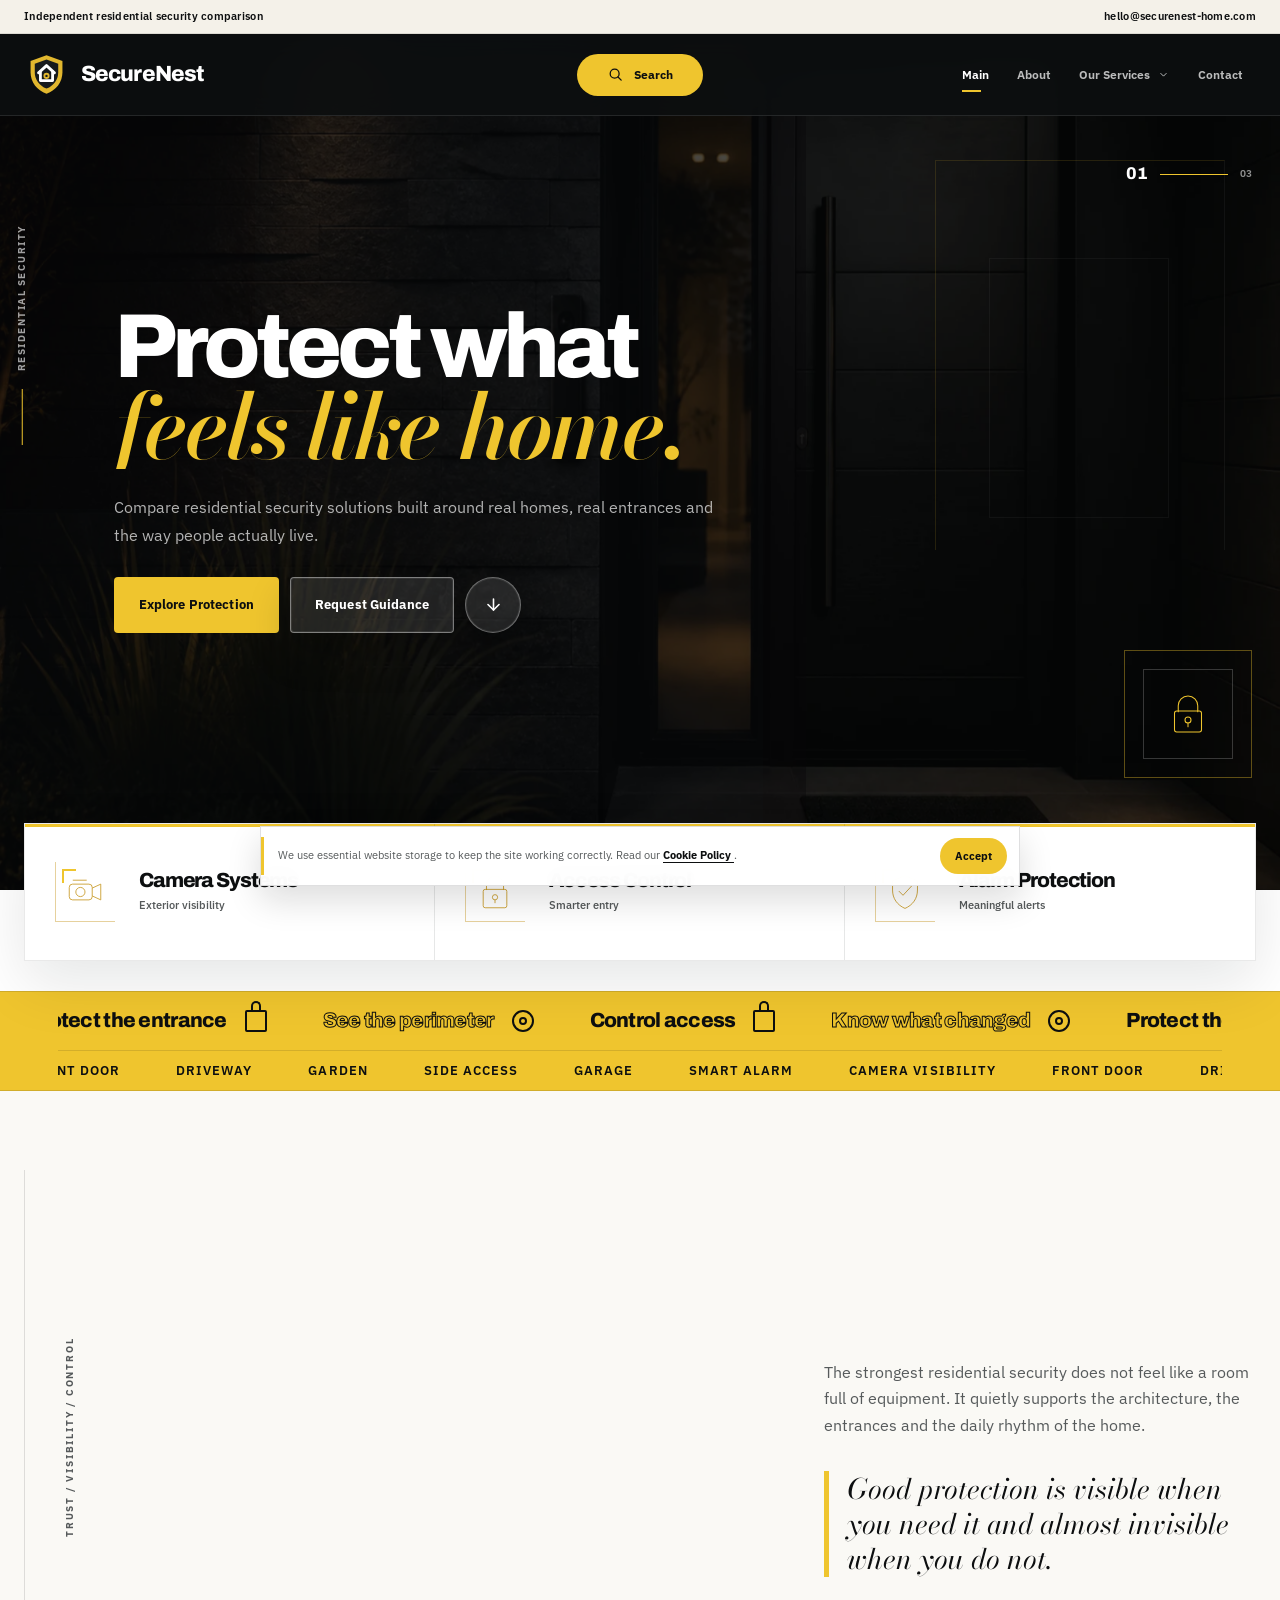
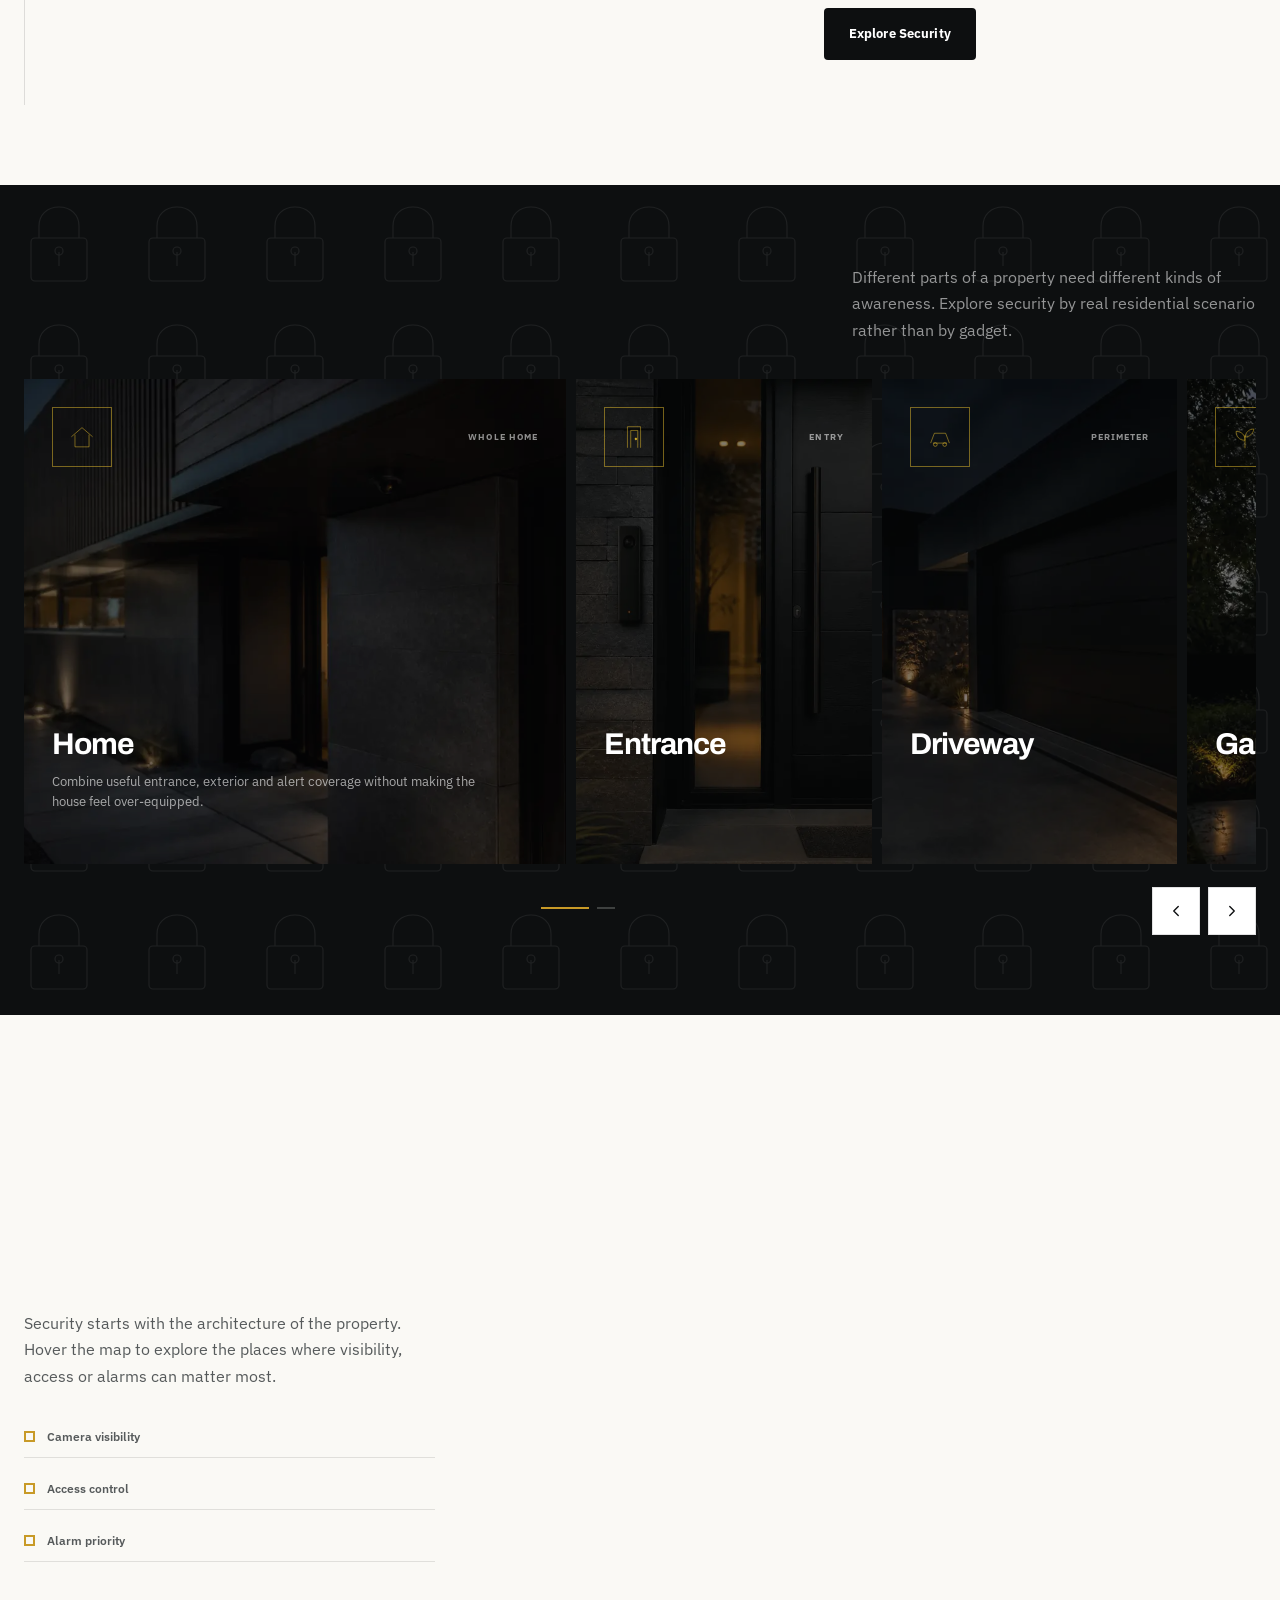
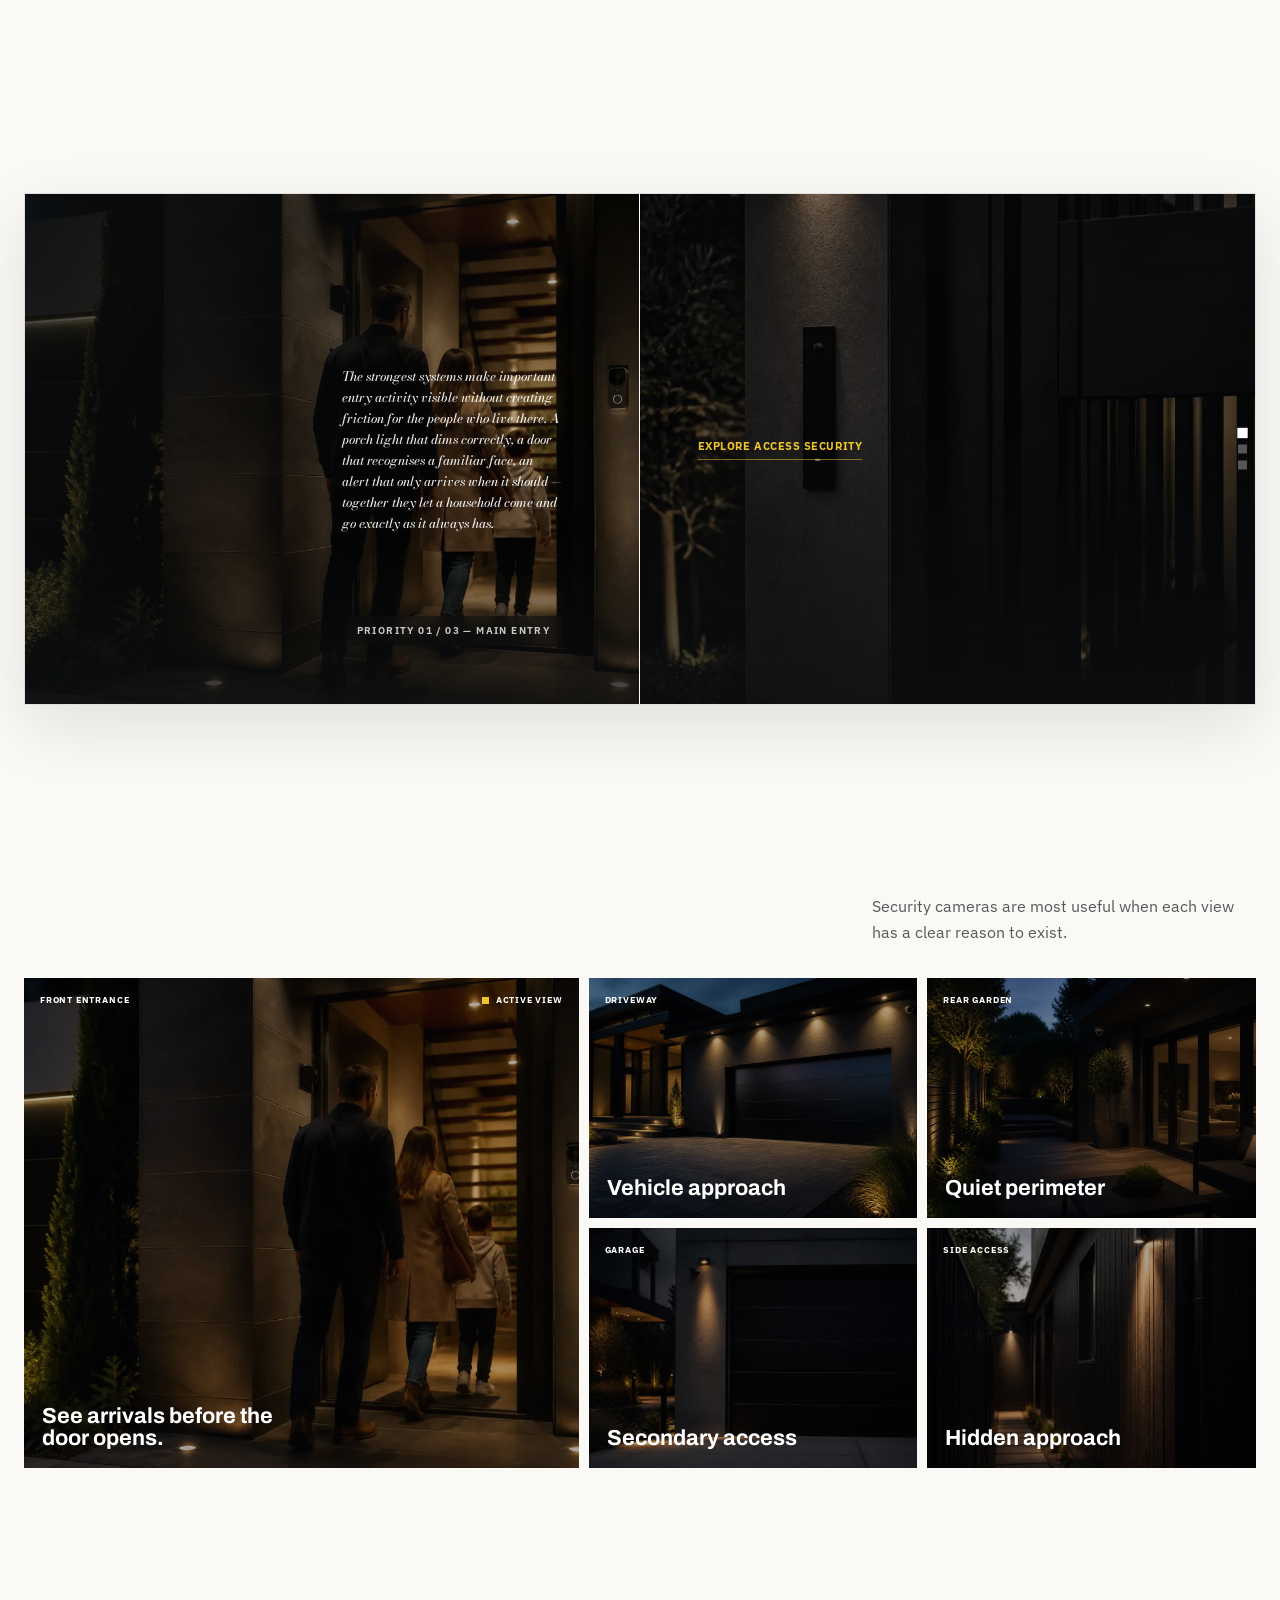
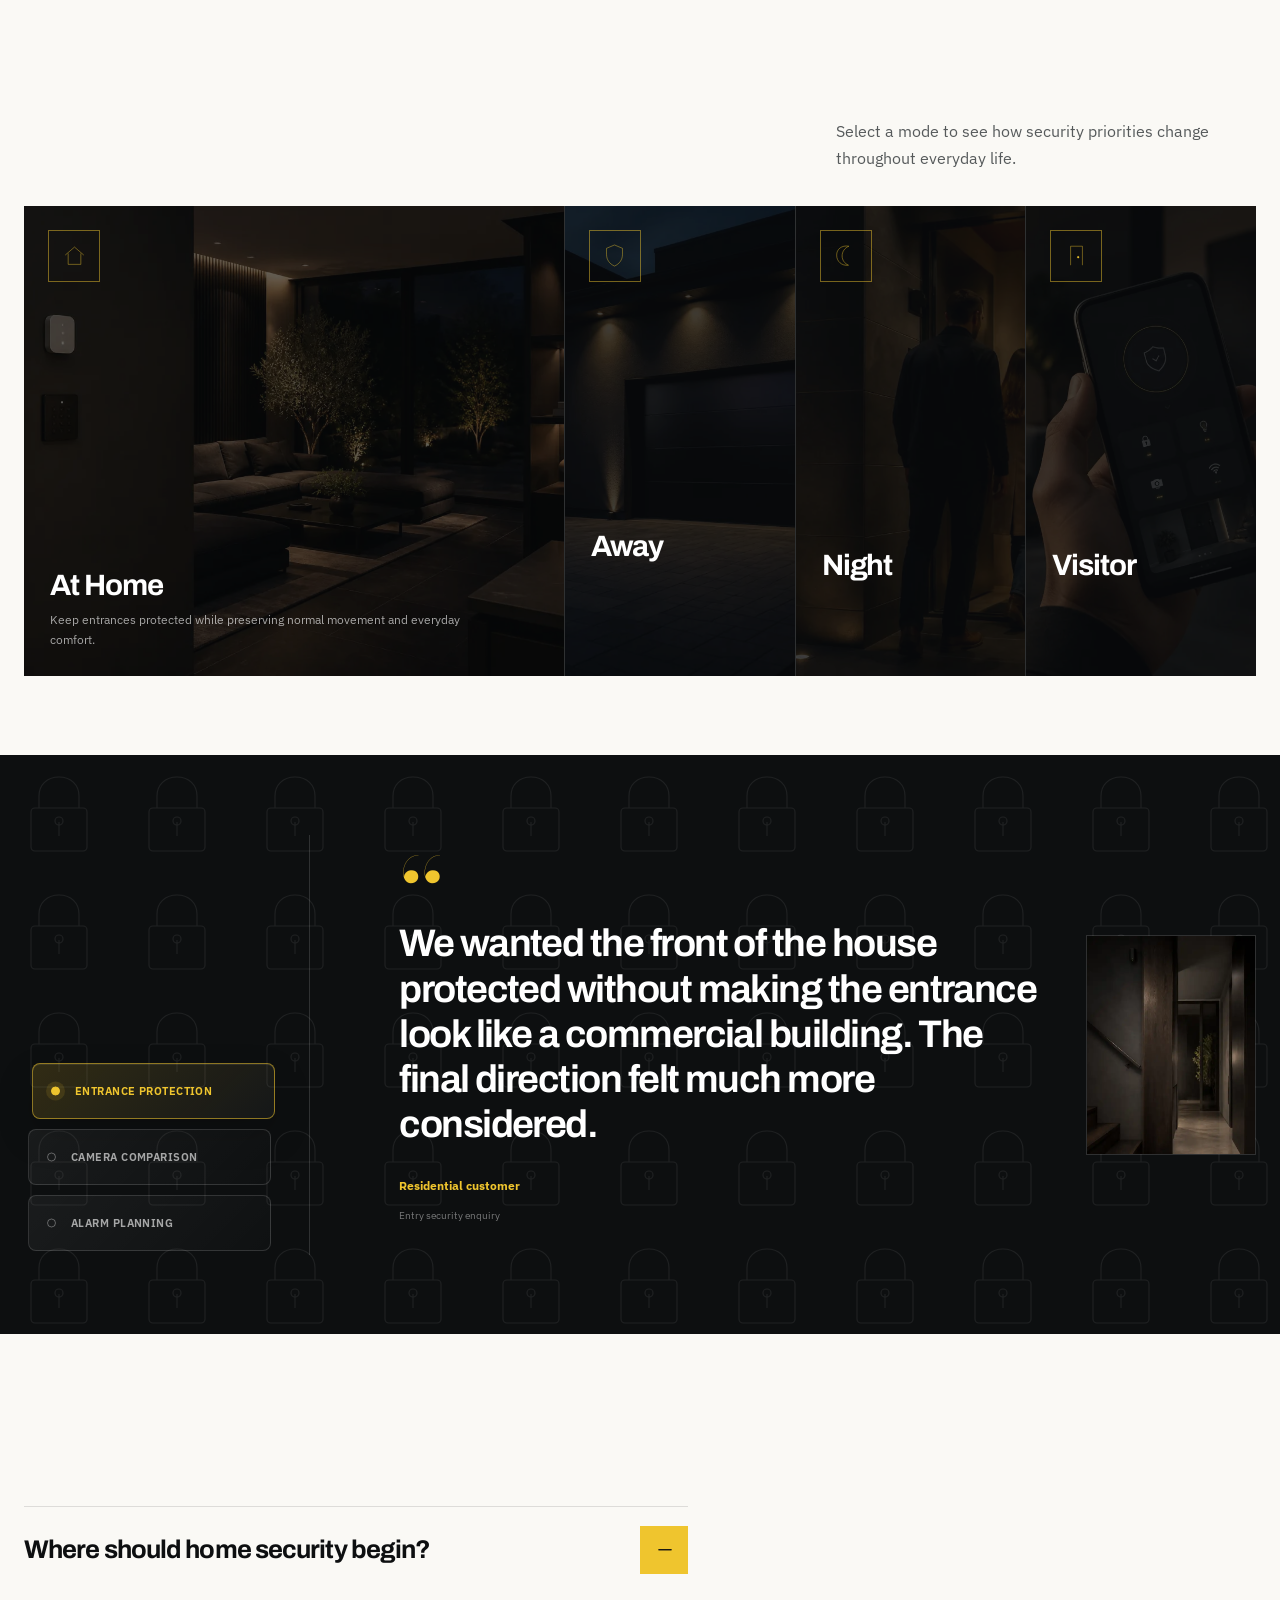
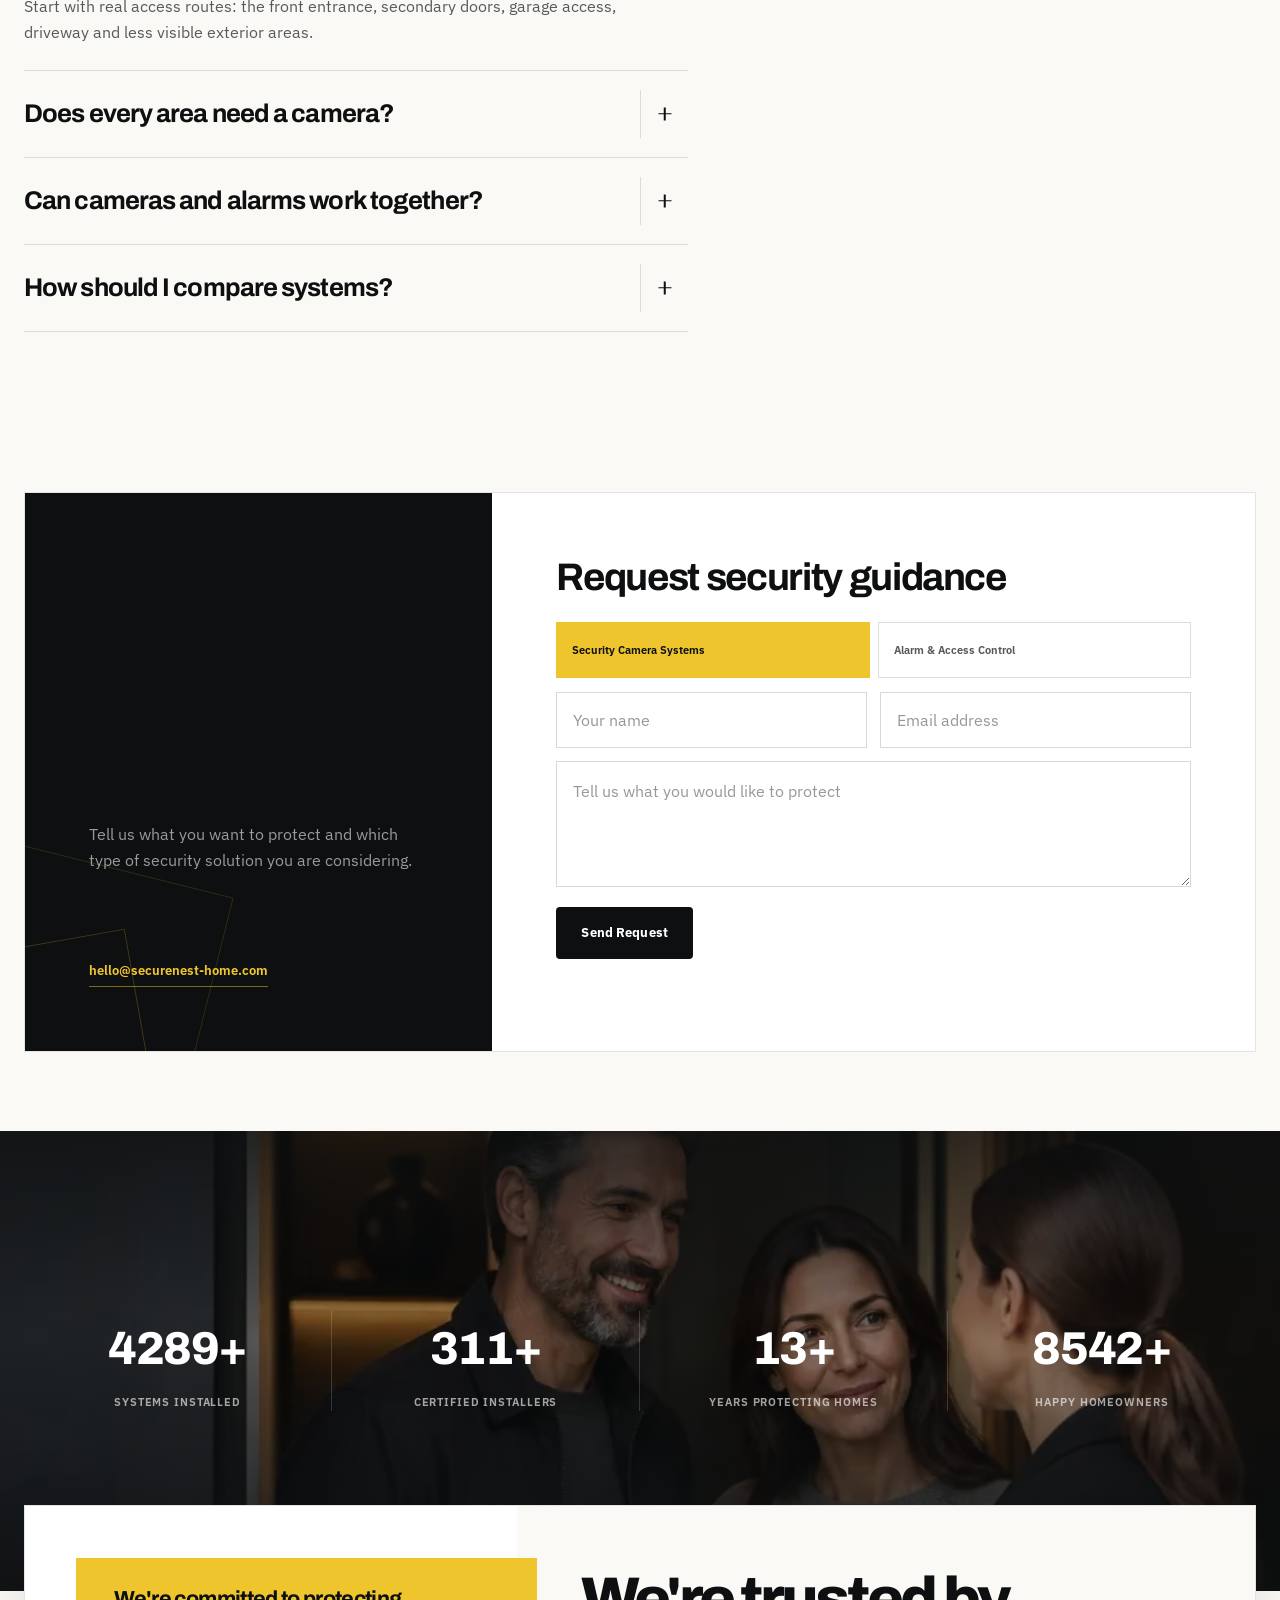
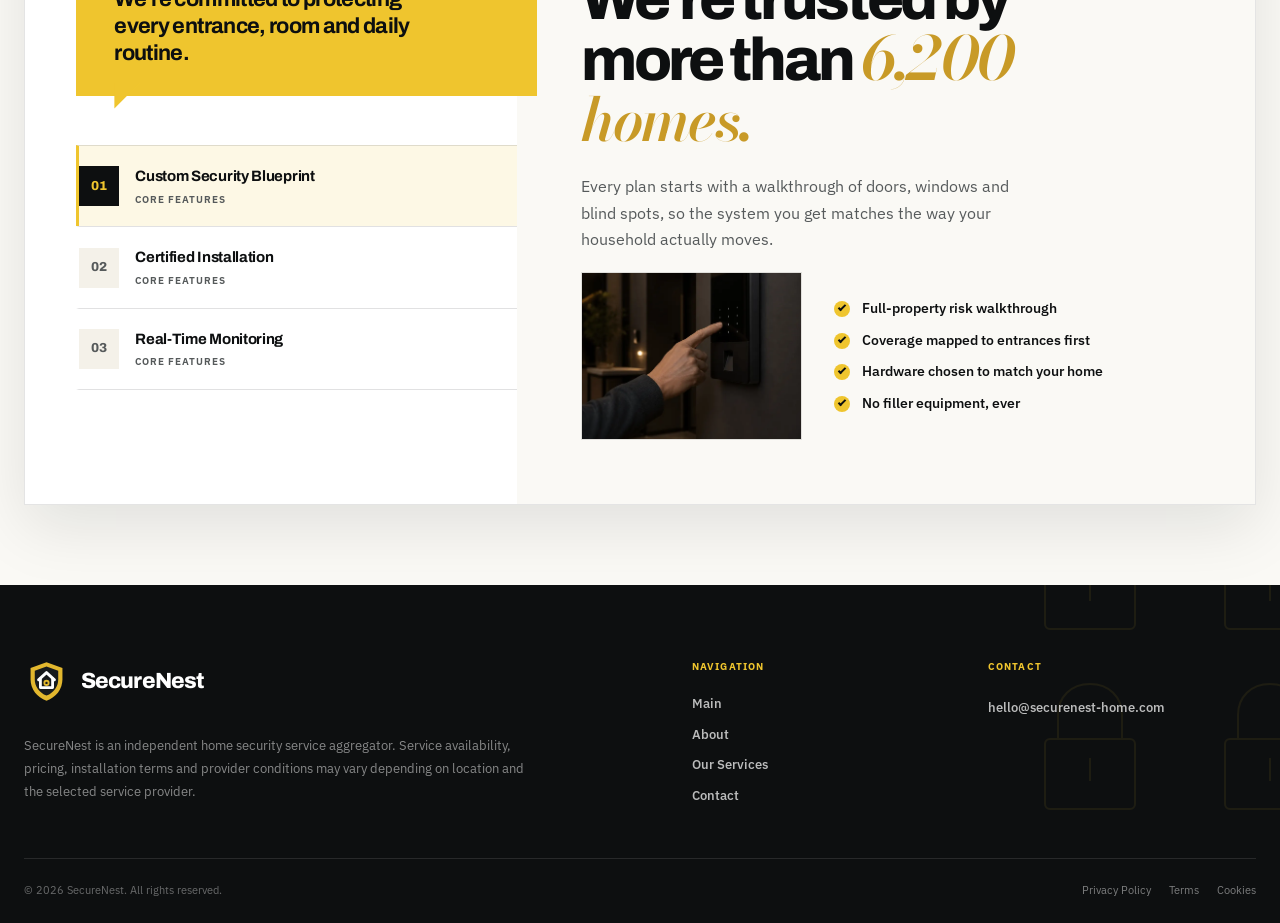
==== commit d4a9beb1: "!" ====
--- a/index.html
+++ b/index.html
@@ -1747,119 +1747,250 @@
 
 
 
-        <section class="access-split">
-
-            <div class="access-split__layout">
-
-                <div
-                    class="access-split__story"
-                    style="--access-background: url('../images/services/access-scene-gate.webp');"
-                >
-
-                    <div class="access-split__story-inner">
-
-                        <h2
-                            class="access-split__title"
-                            data-aos="security-text"
-                        >
-                            Every entrance tells
-                            <span class="accent-serif accent-yellow">
-                                a story.
-                            </span>
-                        </h2>
-
-
-                        <p class="access-split__copy">
-                            The strongest systems make important entry
-                            activity visible without creating friction
-                            for the people who live there.
-                        </p>
-
-
-                        <div class="access-split__track">
-
-                            <div class="access-split__track-item">
-
-                                <span class="access-split__track-icon">
-
-                                    <svg
-                                        viewBox="0 0 64 64"
-                                        fill="none"
-                                        aria-hidden="true"
-                                    >
-                                        <path
-                                            d="M18 55V10H46V55"
-                                            stroke="currentColor"
-                                        />
-
-                                        <path
-                                            d="M25 55V18H40V55"
-                                            stroke="currentColor"
-                                        />
-                                    </svg>
-
-                                </span>
-
-                                <span class="access-split__track-title">
-                                    Main entry
-                                </span>
+        <section
+            class="section access-split"
+            id="access"
+        >
+
+            <div class="container">
+
+                <div class="access-split__frame">
+
+                    <div class="swiper access-split__slider">
+
+                        <div class="swiper-wrapper">
+
+                            <div class="swiper-slide">
+
+                                <div class="access-split__spread">
+
+                                    <div class="access-split__panel access-split__panel--title">
+
+                                        <img
+                                            class="access-split__photo"
+                                            src="assets/images/generated/family-entry-night.webp"
+                                            alt=""
+                                            loading="lazy"
+                                        >
+
+                                        <div class="access-split__panel-overlay"></div>
+
+                                        <div class="access-split__panel-inner">
+
+                                            <h2
+                                                class="access-split__title"
+                                                data-aos="security-text"
+                                            >
+                                                Every entrance tells
+                                                <span class="accent-serif accent-yellow">
+                                                    a story.
+                                                </span>
+                                            </h2>
+
+                                            <p class="access-split__quote">
+                                                The strongest systems make
+                                                important entry activity
+                                                visible without creating
+                                                friction for the people who
+                                                live there. A porch light
+                                                that dims correctly, a door
+                                                that recognises a familiar
+                                                face, an alert that only
+                                                arrives when it should —
+                                                together they let a household
+                                                come and go exactly as it
+                                                always has.
+                                            </p>
+
+                                            <span class="access-split__label">
+                                                Priority 01 / 03 &mdash; Main Entry
+                                            </span>
+
+                                        </div>
+
+                                    </div>
+
+
+                                    <div class="access-split__panel access-split__panel--desc">
+
+                                        <img
+                                            class="access-split__photo"
+                                            src="assets/images/services/access-scene-gate.webp"
+                                            alt=""
+                                            loading="lazy"
+                                        >
+
+                                        <div class="access-split__panel-overlay"></div>
+
+                                        <div class="access-split__panel-inner">
+
+                                            <a
+                                                class="access-split__link"
+                                                href="alarm-access-control.html"
+                                            >
+                                                Explore Access Security
+                                            </a>
+
+                                        </div>
+
+                                    </div>
+
+                                </div>
 
                             </div>
 
 
-                            <div class="access-split__track-item">
-
-                                <span class="access-split__track-icon">
-
-                                    <svg
-                                        viewBox="0 0 64 64"
-                                        fill="none"
-                                        aria-hidden="true"
-                                    >
-                                        <path
-                                            d="M19 29V21C19 13.8 24.8 8 32 8C39.2 8 45 13.8 45 21V29"
-                                            stroke="currentColor"
-                                        />
-
-                                        <rect
-                                            x="14"
-                                            y="28"
-                                            width="36"
-                                            height="28"
-                                            rx="3"
-                                            stroke="currentColor"
-                                        />
-                                    </svg>
-
-                                </span>
-
-                                <span class="access-split__track-title">
-                                    Controlled access
-                                </span>
+                            <div class="swiper-slide">
+
+                                <div class="access-split__spread">
+
+                                    <div class="access-split__panel access-split__panel--title">
+
+                                        <img
+                                            class="access-split__photo"
+                                            src="assets/images/generated/side-passage-motion.webp"
+                                            alt=""
+                                            loading="lazy"
+                                        >
+
+                                        <div class="access-split__panel-overlay"></div>
+
+                                        <div class="access-split__panel-inner">
+
+                                            <h2
+                                                class="access-split__title"
+                                                data-aos="security-text"
+                                            >
+                                                Alerts that actually
+                                                <span class="accent-serif accent-yellow">
+                                                    matter.
+                                                </span>
+                                            </h2>
+
+                                            <p class="access-split__quote">
+                                                Meaningful alerts bring
+                                                attention to what happens at
+                                                the door without turning
+                                                every gust of wind or passing
+                                                fox into a notification. The
+                                                system is tuned to tell the
+                                                difference between ordinary
+                                                movement and the kind of
+                                                activity that is actually
+                                                worth knowing about.
+                                            </p>
+
+                                            <span class="access-split__label">
+                                                Priority 02 / 03 &mdash; Alarm Awareness
+                                            </span>
+
+                                        </div>
+
+                                    </div>
+
+
+                                    <div class="access-split__panel access-split__panel--desc">
+
+                                        <img
+                                            class="access-split__photo"
+                                            src="assets/images/generated/alarm-sensor-frame.webp"
+                                            alt=""
+                                            loading="lazy"
+                                        >
+
+                                        <div class="access-split__panel-overlay"></div>
+
+                                        <div class="access-split__panel-inner">
+
+                                            <a
+                                                class="access-split__link"
+                                                href="alarm-access-control.html"
+                                            >
+                                                Explore Access Security
+                                            </a>
+
+                                        </div>
+
+                                    </div>
+
+                                </div>
 
                             </div>
 
 
-                            <div class="access-split__track-item">
-
-                                <span class="access-split__track-icon">
-
-                                    <svg
-                                        viewBox="0 0 64 64"
-                                        fill="none"
-                                        aria-hidden="true"
-                                    >
-                                        <path
-                                            d="M32 9C22 9 15 17 15 27V35L9 45H55L49 35V27C49 17 42 9 32 9Z"
-                                            stroke="currentColor"
-                                        />
-                                    </svg>
-
-                                </span>
-
-                                <span class="access-split__track-title">
-                                    Alarm awareness
-                                </span>
+                            <div class="swiper-slide">
+
+                                <div class="access-split__spread">
+
+                                    <div class="access-split__panel access-split__panel--title">
+
+                                        <img
+                                            class="access-split__photo"
+                                            src="assets/images/generated/gate-intercom-reader.webp"
+                                            alt=""
+                                            loading="lazy"
+                                        >
+
+                                        <div class="access-split__panel-overlay"></div>
+
+                                        <div class="access-split__panel-inner">
+
+                                            <h2
+                                                class="access-split__title"
+                                                data-aos="security-text"
+                                            >
+                                                Access, held
+                                                <span class="accent-serif accent-yellow">
+                                                    precisely.
+                                                </span>
+                                            </h2>
+
+                                            <p class="access-split__quote">
+                                                Not every door needs to open
+                                                the same way for everyone.
+                                                Cleaners, contractors and
+                                                guests can be given access
+                                                that expires on its own,
+                                                while the people who live
+                                                there keep the simple,
+                                                familiar routine they have
+                                                always relied on.
+                                            </p>
+
+                                            <span class="access-split__label">
+                                                Priority 03 / 03 &mdash; Controlled Access
+                                            </span>
+
+                                        </div>
+
+                                    </div>
+
+
+                                    <div class="access-split__panel access-split__panel--desc">
+
+                                        <img
+                                            class="access-split__photo"
+                                            src="assets/images/generated/camera-detail-graphite.webp"
+                                            alt=""
+                                            loading="lazy"
+                                        >
+
+                                        <div class="access-split__panel-overlay"></div>
+
+                                        <div class="access-split__panel-inner">
+
+                                            <a
+                                                class="access-split__link"
+                                                href="alarm-access-control.html"
+                                            >
+                                                Explore Access Security
+                                            </a>
+
+                                        </div>
+
+                                    </div>
+
+                                </div>
 
                             </div>
 
@@ -1867,126 +1998,8 @@
 
                     </div>
 
-                </div>
-
-
-                <div class="access-split__panel">
-
-                    <div class="access-split__panel-inner">
-
-                        <h2 class="access-split__panel-title">
-                            Choose what
-                            <span class="accent-serif">
-                                matters.
-                            </span>
-                        </h2>
-
-
-                        <p class="access-split__panel-copy">
-                            Switch between common residential priorities
-                            to see how different parts of the system can
-                            support the home.
-                        </p>
-
-
-                        <div
-                            class="access-split__selectors"
-                            role="tablist"
-                            aria-label="Security priorities"
-                        >
-
-                            <button
-                                class="access-split__selector is-active"
-                                type="button"
-                                data-access-tab="entry"
-                            >
-                                Entry
-                            </button>
-
-                            <button
-                                class="access-split__selector"
-                                type="button"
-                                data-access-tab="alarm"
-                            >
-                                Alarm
-                            </button>
-
-                            <button
-                                class="access-split__selector"
-                                type="button"
-                                data-access-tab="control"
-                            >
-                                Control
-                            </button>
-
-                        </div>
-
-
-                        <div class="access-split__preview">
-
-                            <div class="access-split__preview-icon">
-
-                                <svg
-                                    viewBox="0 0 64 64"
-                                    fill="none"
-                                    aria-hidden="true"
-                                    data-access-preview-icon
-                                >
-                                    <path
-                                        d="M18 55V10H46V55"
-                                        stroke="currentColor"
-                                    />
-
-                                    <path
-                                        d="M25 55V18H40V55"
-                                        stroke="currentColor"
-                                    />
-
-                                    <circle
-                                        cx="36"
-                                        cy="36"
-                                        r="2"
-                                        fill="currentColor"
-                                    />
-                                </svg>
-
-                            </div>
-
-
-                            <div>
-
-                                <h3
-                                    class="access-split__preview-title"
-                                    data-access-preview-title
-                                >
-                                    Entry awareness
-                                </h3>
-
-                                <p
-                                    class="access-split__preview-text"
-                                    data-access-preview-text
-                                >
-                                    Focus protection around the places
-                                    people actually enter and leave.
-                                </p>
-
-                            </div>
-
-                        </div>
-
-
-                        <div style="margin-top: 26px;">
-
-                            <a
-                                class="btn btn--dark"
-                                href="alarm-access-control.html"
-                            >
-                                Explore Access Security
-                            </a>
-
-                        </div>
-
-                    </div>
+
+                    <div class="swiper-pagination access-split__pagination"></div>
 
                 </div>
 
--- a/assets/css/global.css
+++ b/assets/css/global.css
@@ -234,7 +234,7 @@
 }
 
 .section--white {
-    background: var(--white);
+    background: var(--paper);
 }
 
 .section--paper {
@@ -243,7 +243,7 @@
 
 .section--milk,
 .section--light {
-    background: var(--milk);
+    background: var(--paper);
 }
 
 .section--dark {
--- a/assets/css/index.css
+++ b/assets/css/index.css
@@ -1585,381 +1585,326 @@
 
 
 .access-split {
-    padding:
-        0;
-
-    background:
+    background:
+        var(--paper);
+
+    color:
         var(--black);
-
-    color:
-        var(--white);
-}
-
-.access-split__layout {
-    width: 100%;
-
+}
+
+.access-split__frame {
+    position: relative;
+
+    height:
+        clamp(
+            440px,
+            40vw,
+            580px
+        );
+
+    border:
+        1px solid
+        rgba(13, 15, 16, 0.11);
+
+    box-shadow:
+        var(--shadow-light);
+
+    overflow: hidden;
+}
+
+.access-split__slider {
+    height: 100%;
+}
+
+.access-split__spread {
     display: grid;
 
     grid-template-columns:
         1fr
         1fr;
 
-    min-height: 650px;
-}
-
-.access-split__story {
+    height: 100%;
+}
+
+.access-split__panel {
     position: relative;
 
+    overflow: hidden;
+}
+
+.access-split__panel--title {
+    border-right:
+        1px solid
+        rgba(255, 255, 255, 0.14);
+}
+
+.access-split__photo {
+    position: absolute;
+    inset: 0;
+
+    width: 100%;
+    height: 100%;
+
+    object-fit: cover;
+
+    filter:
+        grayscale(0.3)
+        contrast(1.05)
+        brightness(0.86);
+}
+
+.access-split__panel-overlay {
+    position: absolute;
+    inset: 0;
+
+    background:
+        linear-gradient(
+            180deg,
+            rgba(13, 15, 16, 0.35) 0%,
+            rgba(13, 15, 16, 0.30) 45%,
+            rgba(13, 15, 16, 0.80) 100%
+        );
+}
+
+.access-split__panel--title
+.access-split__panel-overlay {
+    background:
+        linear-gradient(
+            120deg,
+            rgba(13, 15, 16, 0.82) 0%,
+            rgba(13, 15, 16, 0.40) 45%,
+            rgba(13, 15, 16, 0.20) 68%
+        ),
+        linear-gradient(
+            0deg,
+            rgba(13, 15, 16, 0.75) 0%,
+            rgba(13, 15, 16, 0) 32%
+        );
+}
+
+.access-split__panel-inner {
+    position: relative;
+
+    z-index: 1;
+
+    height: 100%;
+}
+
+.access-split__panel--desc
+.access-split__panel-inner {
     display: flex;
 
-    align-items: center;
+    flex-direction: column;
+
+    justify-content: center;
+
+    gap: 22px;
 
     padding:
         clamp(
-            46px,
-            6vw,
-            94px
-        )
-        max(
-            28px,
-            calc(
-                (100vw - var(--container))
-                / 2
-            )
-        );
-
-    background:
-        var(--black);
-
-    overflow: hidden;
-}
-
-.access-split__story::before {
-    content: "";
-
-    position: absolute;
-
-    left: 0;
-    top: 0;
-    bottom: 0;
-
-    width: 58%;
-
-    background-image:
-        var(--access-background);
-
-    background-size:
-        cover;
-
-    background-position:
-        center;
-
-    opacity: 0.15;
-}
-
-.access-split__story-inner {
-    position: relative;
-
-    width: min(100%, 600px);
-
-    margin-left: auto;
-
-    z-index: 2;
-}
-
-.access-split__title {
-    max-width: 570px;
-
-    margin-bottom: 22px;
-}
-
-.access-split__copy {
-    max-width: 530px;
-
-    color:
-        rgba(255, 255, 255, 0.6);
-}
-
-.access-split__track {
-    display: grid;
-
-    margin-top: 30px;
-
-    border-top:
-        1px solid
-        rgba(255, 255, 255, 0.13);
-}
-
-.access-split__track-item {
-    position: relative;
-
-    display: grid;
-
-    grid-template-columns:
-        44px
-        1fr;
-
-    align-items: center;
-
-    gap: 16px;
-
-    min-height: 72px;
+            34px,
+            4.5vw,
+            60px
+        );
+}
+
+.access-split__quote {
+    margin: 0;
+
+    max-width: 480px;
+
+    color:
+        rgba(255, 255, 255, 0.92);
+
+    font-family:
+        var(--font-accent);
+
+    font-size:
+        clamp(
+            15px,
+            1.15vw,
+            18px
+        );
+
+    font-weight: 500;
+
+    font-style: italic;
+
+    line-height: 1.85;
+
+    text-align: justify;
+}
+
+.access-split__link {
+    width: fit-content;
+
+    padding-bottom: 4px;
 
     border-bottom:
         1px solid
-        rgba(255, 255, 255, 0.13);
+        rgba(239, 197, 46, 0.5);
+
+    color:
+        var(--yellow);
+
+    font-family:
+        var(--font-body);
+
+    font-size: 11px;
+    font-weight: 700;
+
+    letter-spacing:
+        0.05em;
+
+    text-transform:
+        uppercase;
 
     transition:
-        padding-left
-        var(--transition),
-        color
+        border-color
         var(--transition);
 }
 
-.access-split__track-item:hover {
-    padding-left: 7px;
-
-    color:
+.access-split__link:hover {
+    border-color:
         var(--yellow);
 }
 
-.access-split__track-icon {
-    width: 38px;
-    height: 38px;
-
+.access-split__panel--title
+.access-split__panel-inner {
     display: grid;
-    place-items: center;
-
-    color:
-        var(--yellow);
-}
-
-.access-split__track-icon svg {
-    width: 26px;
-    height: 26px;
-
-    stroke:
-        currentColor;
-}
-
-.access-split__track-title {
-    font-family:
-        var(--font-display);
-
-    font-size: 18px;
-    font-weight: 700;
-}
-
-
-
-
-.access-split__panel {
-    position: relative;
-
-    display: flex;
-
-    align-items: center;
+
+    grid-template-columns:
+        minmax(0, 0.92fr)
+        minmax(220px, 0.72fr);
+
+    align-items: end;
+
+    gap:
+        clamp(
+            22px,
+            3vw,
+            44px
+        );
 
     padding:
         clamp(
-            46px,
-            6vw,
-            94px
-        )
-        max(
-            28px,
-            calc(
-                (100vw - var(--container))
-                / 2
-            )
-        );
-
-    background:
-        var(--yellow);
-
-    color:
-        var(--black);
-
-    overflow: hidden;
-}
-
-.access-split__panel::before {
-    content: "";
-
-    position: absolute;
-
-    right: -60px;
-    top: 50px;
-
-    width: 250px;
-    height: 250px;
-
-    border:
-        1px solid
-        rgba(13, 15, 16, 0.14);
-
-    transform:
-        rotate(14deg);
-}
-
-.access-split__panel::after {
-    content: "";
-
-    position: absolute;
-
-    right: 25px;
-    top: 125px;
-
-    width: 120px;
-    height: 120px;
-
-    border:
-        1px solid
-        rgba(13, 15, 16, 0.15);
-
-    transform:
-        rotate(-7deg);
-}
-
-.access-split__panel-inner {
-    position: relative;
-
-    width: min(100%, 610px);
-
-    z-index: 2;
-}
-
-.access-split__panel-title {
-    margin-bottom: 20px;
+            34px,
+            4.5vw,
+            60px
+        );
+}
+
+.access-split__panel--title
+.access-split__quote {
+    max-width: 360px;
 
     font-size:
         clamp(
-            42px,
-            4.5vw,
-            68px
-        );
-}
-
-.access-split__panel-copy {
-    max-width: 520px;
-
-    color:
-        rgba(13, 15, 16, 0.67);
-}
-
-.access-split__selectors {
+            13px,
+            1vw,
+            16px
+        );
+
+    line-height: 1.62;
+    text-align: left;
+}
+
+.access-split__title {
+    width: 100%;
+
+    max-width: 430px;
+
+    margin-bottom: 0;
+
+    text-align: left;
+
+    color:
+        var(--white);
+}
+
+.access-split__label {
+    width: fit-content;
+
+    grid-column: 2;
+
+    justify-self: end;
+
+    padding:
+        7px 12px;
+
+    background:
+        rgba(13, 15, 16, 0.55);
+
+    color:
+        rgba(255, 255, 255, 0.78);
+
+    font-size: 10px;
+    font-weight: 650;
+
+    letter-spacing:
+        0.14em;
+
+    text-transform:
+        uppercase;
+
+    backdrop-filter:
+        blur(6px);
+}
+
+
+
+
+.access-split__pagination {
+    position: absolute;
+
+    right:
+        clamp(20px, 3vw, 40px);
+    top: 50%;
+
+    z-index: 3;
+
     display: flex;
 
-    flex-wrap: wrap;
-
-    gap: 8px;
-
-    margin:
-        27px
-        0;
-}
-
-.access-split__selector {
-    min-height: 42px;
-
-    padding:
-        9px
-        16px;
-
-    border:
-        1px solid
-        rgba(13, 15, 16, 0.24);
-
-    background:
-        transparent;
-
-    color:
-        var(--black);
-
-    font-size: 11px;
-    font-weight: 700;
-
-    cursor: pointer;
+    flex-direction: column;
+
+    gap: 7px;
+
+    width: auto;
+
+    transform:
+        translateY(-50%);
+}
+
+.access-split__pagination
+.swiper-pagination-bullet {
+    width: 9px;
+    height: 9px;
+
+    margin: 0 !important;
+
+    border-radius: 0;
+
+    background:
+        rgba(255, 255, 255, 0.32);
+
+    opacity: 1;
 
     transition:
         background-color
         var(--transition),
-        color
-        var(--transition),
-        border-color
+        transform
         var(--transition);
 }
 
-.access-split__selector:hover,
-.access-split__selector.is-active {
-    border-color:
-        var(--black);
-
-    background:
-        var(--black);
-
-    color:
+.access-split__pagination
+.swiper-pagination-bullet-active {
+    width: 9px;
+
+    background:
         var(--white);
-}
-
-.access-split__preview {
-    min-height: 118px;
-
-    display: grid;
-
-    grid-template-columns:
-        66px
-        1fr;
-
-    align-items: center;
-
-    gap: 20px;
-
-    padding:
-        20px 0;
-
-    border-top:
-        1px solid
-        rgba(13, 15, 16, 0.2);
-
-    border-bottom:
-        1px solid
-        rgba(13, 15, 16, 0.2);
-}
-
-.access-split__preview-icon {
-    width: 62px;
-    height: 62px;
-
-    display: grid;
-    place-items: center;
-
-    border:
-        1px solid
-        rgba(13, 15, 16, 0.24);
-}
-
-.access-split__preview-icon svg {
-    width: 32px;
-    height: 32px;
-
-    stroke:
-        currentColor;
-}
-
-.access-split__preview-title {
-    margin-bottom: 5px;
-
-    font-size: 21px;
-}
-
-.access-split__preview-text {
-    margin: 0;
-
-    color:
-        rgba(13, 15, 16, 0.67);
-
-    font-size: 12px;
+
+    transform:
+        scale(1.15);
 }
 
 
@@ -1967,7 +1912,7 @@
 
 .camera-wall {
     background:
-        var(--white);
+        var(--paper);
 }
 
 .camera-wall__header {
@@ -2146,7 +2091,7 @@
 
 .protection-modes {
     background:
-        var(--milk);
+        var(--paper);
 }
 
 .protection-modes__header {
@@ -2626,7 +2571,7 @@
 
 .visual-faq {
     background:
-        var(--white);
+        var(--paper);
 }
 
 .visual-faq__layout {
@@ -2761,7 +2706,7 @@
 
 .contact-console {
     background:
-        var(--milk);
+        var(--paper);
 }
 
 .contact-console__shell {
@@ -3113,23 +3058,6 @@
         min-height: 500px;
     }
 
-    .access-split__layout {
-        grid-template-columns:
-            1fr;
-    }
-
-    .access-split__story,
-    .access-split__panel {
-        min-height: 540px;
-
-        padding-inline:
-            32px;
-    }
-
-    .access-split__story-inner {
-        margin-left: 0;
-    }
-
     .protection-modes__row {
         height: auto;
 
@@ -3391,22 +3319,56 @@
         font-size: 9px;
     }
 
-    .access-split__story,
-    .access-split__panel {
-        min-height: auto;
-
-        padding:
-            48px
-            22px;
-    }
-
-    .access-split__panel-title {
+    .access-split__frame {
+        height:
+            clamp(
+                560px,
+                150vw,
+                760px
+            );
+    }
+
+    .access-split__spread {
+        grid-template-columns: 1fr;
+
+        grid-template-rows:
+            1fr
+            1fr;
+    }
+
+    .access-split__panel--title {
+        border-right: 0;
+
+        border-bottom:
+            1px solid
+            rgba(255, 255, 255, 0.14);
+    }
+
+    .access-split__panel--title
+    .access-split__panel-inner {
+        grid-template-columns: 1fr;
+
+        align-content: end;
+    }
+
+    .access-split__panel--title
+    .access-split__quote {
+        max-width: 520px;
+    }
+
+    .access-split__title {
         font-size:
             clamp(
-                38px,
-                10vw,
-                54px
+                28px,
+                8vw,
+                38px
             );
+    }
+
+    .access-split__label {
+        grid-column: 1;
+
+        justify-self: start;
     }
 
     .camera-wall__grid {
@@ -3551,15 +3513,12 @@
         min-height: 330px;
     }
 
-    .access-split__preview {
-        grid-template-columns:
-            52px
-            1fr;
-    }
-
-    .access-split__preview-icon {
-        width: 50px;
-        height: 50px;
+    .access-split__quote {
+        font-size: 14px;
+
+        line-height: 1.7;
+
+        text-align: left;
     }
 
     .camera-wall__grid {
@@ -3578,7 +3537,7 @@
     padding-top: 0;
 
     background:
-        var(--milk);
+        var(--paper);
 }
 
 .trust-metrics__backdrop {
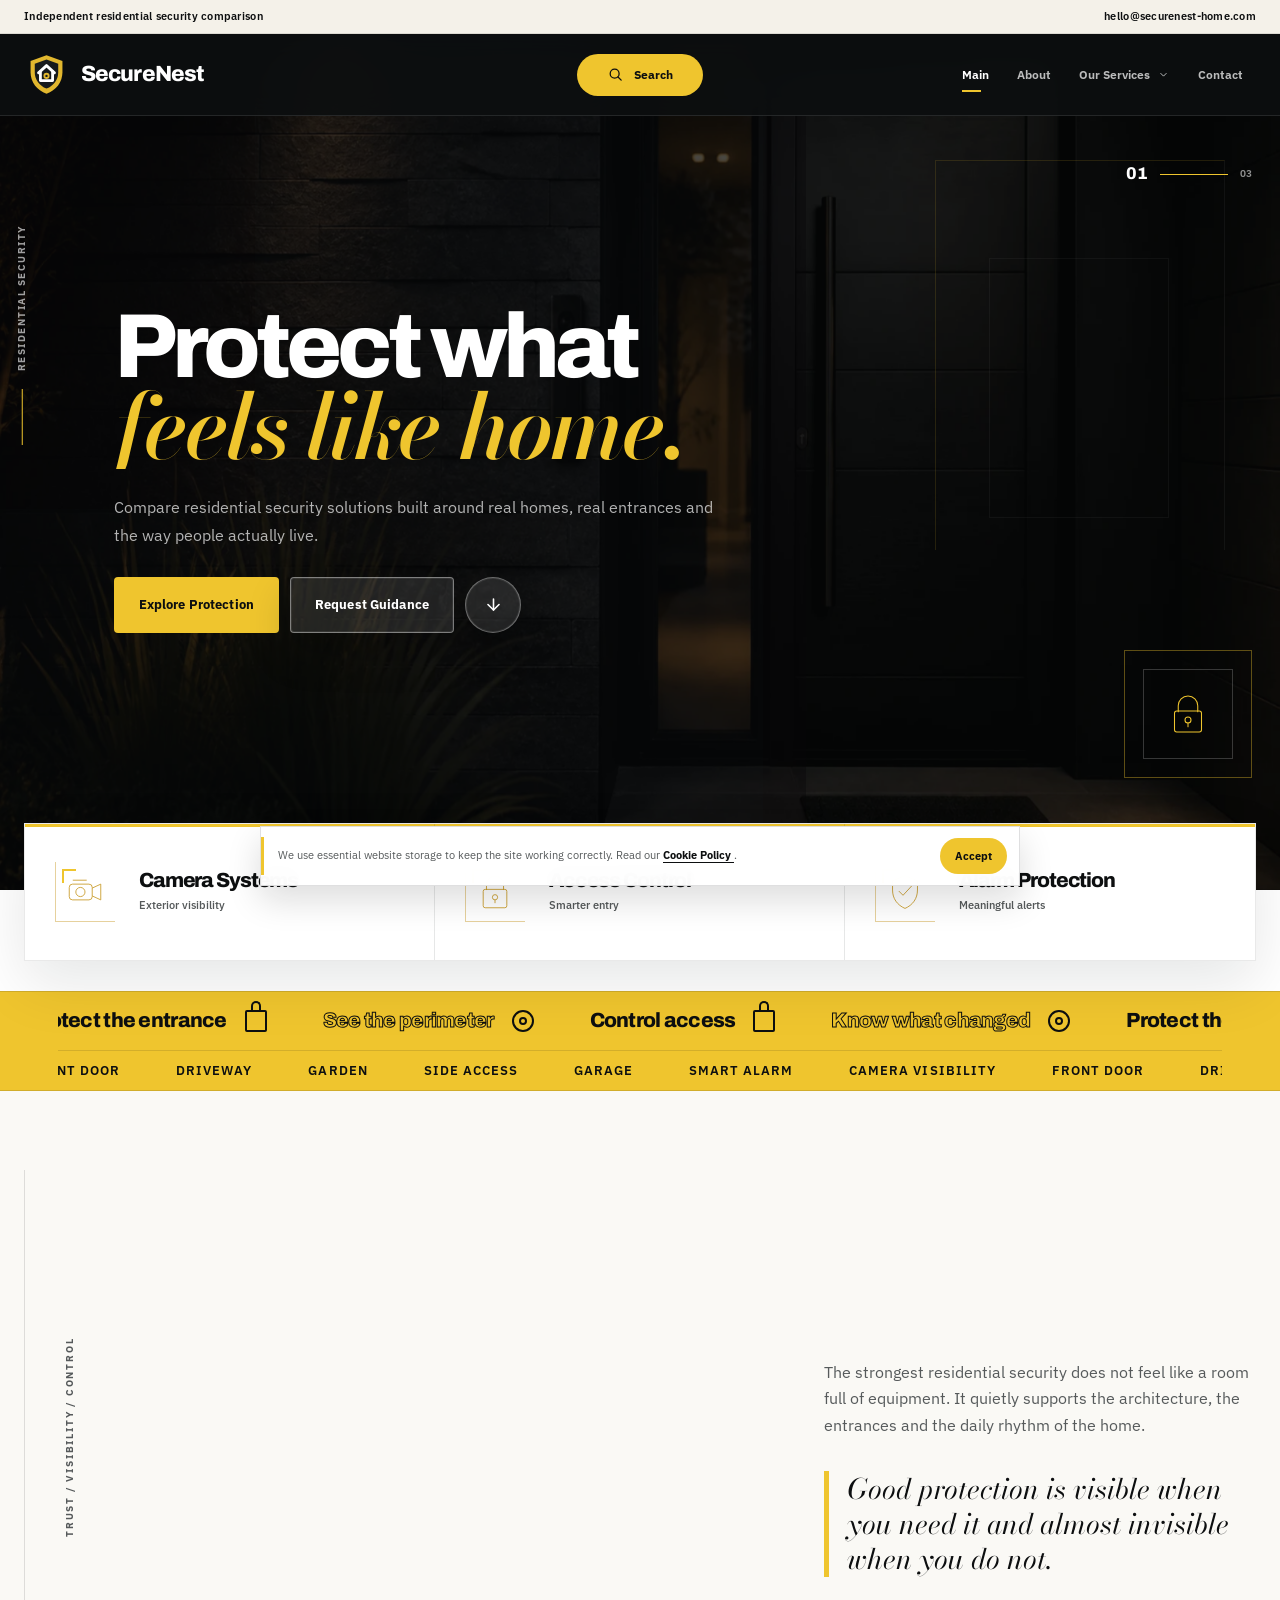
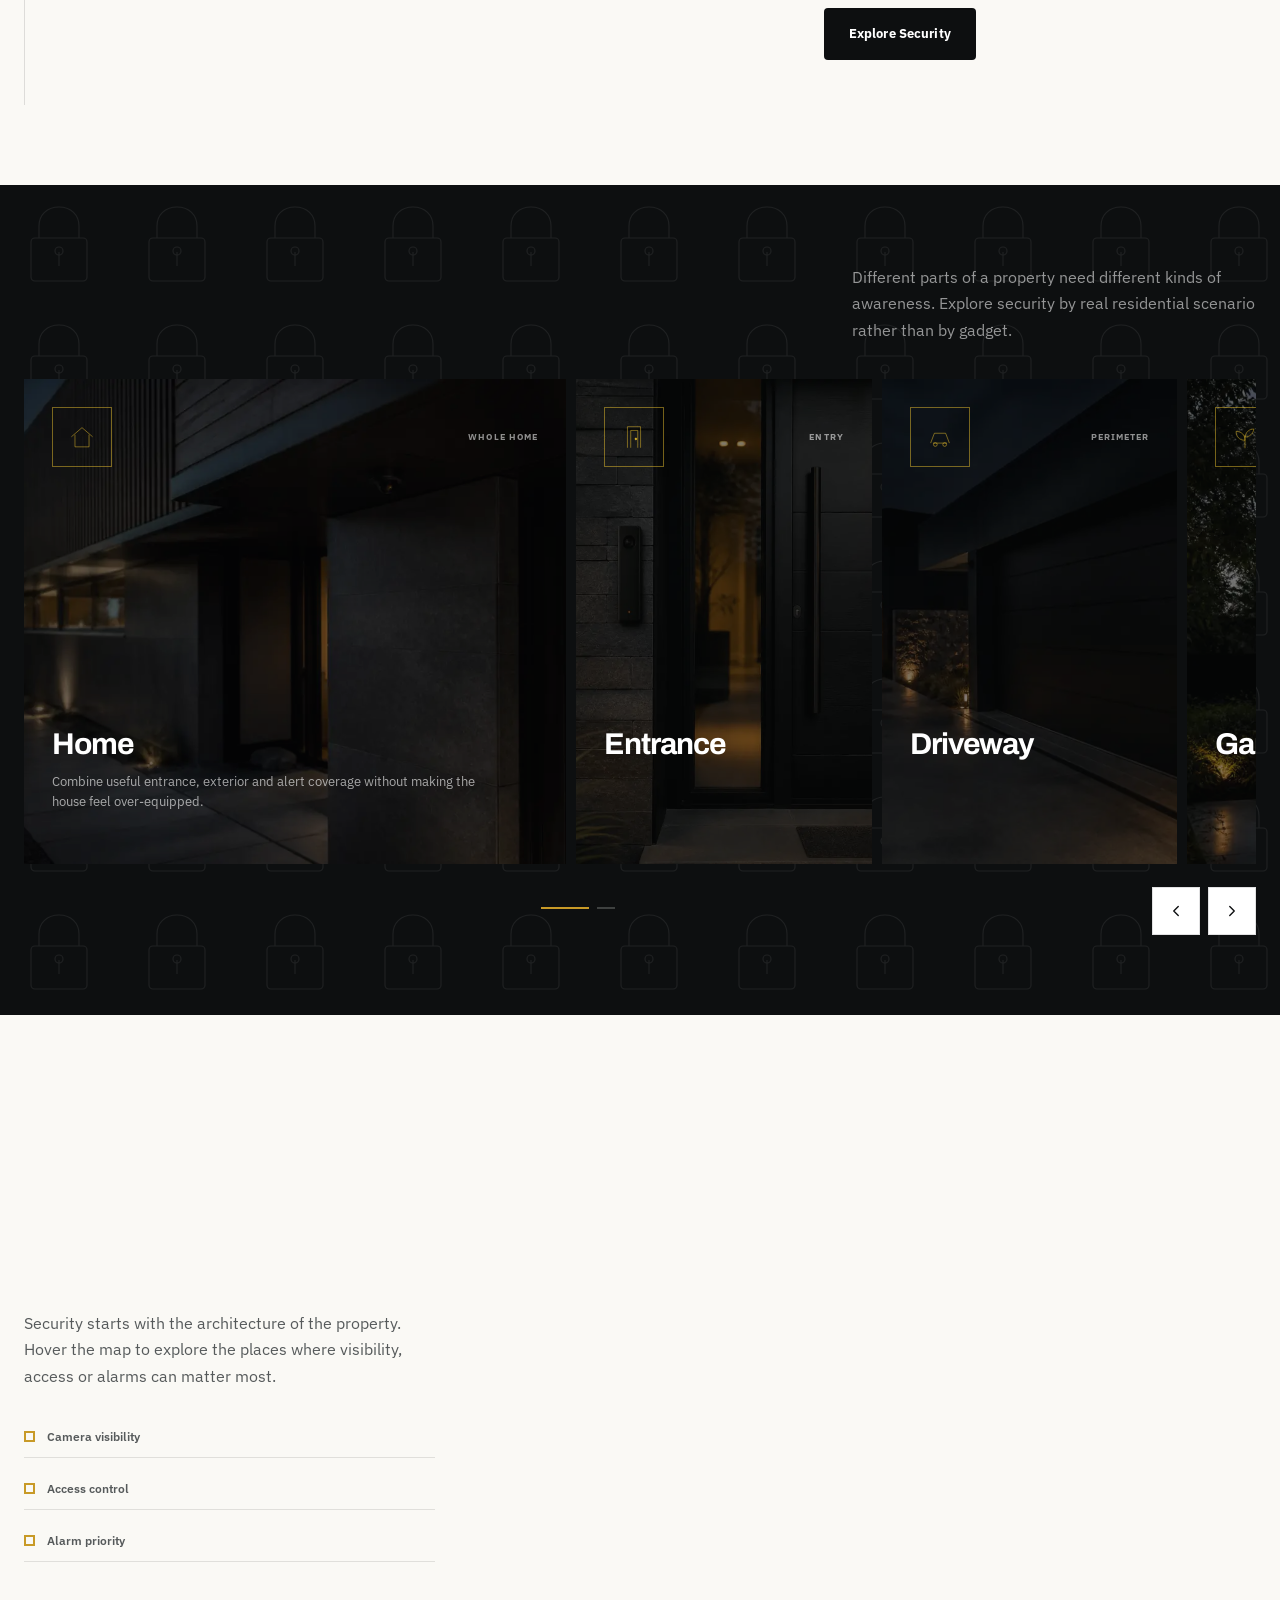
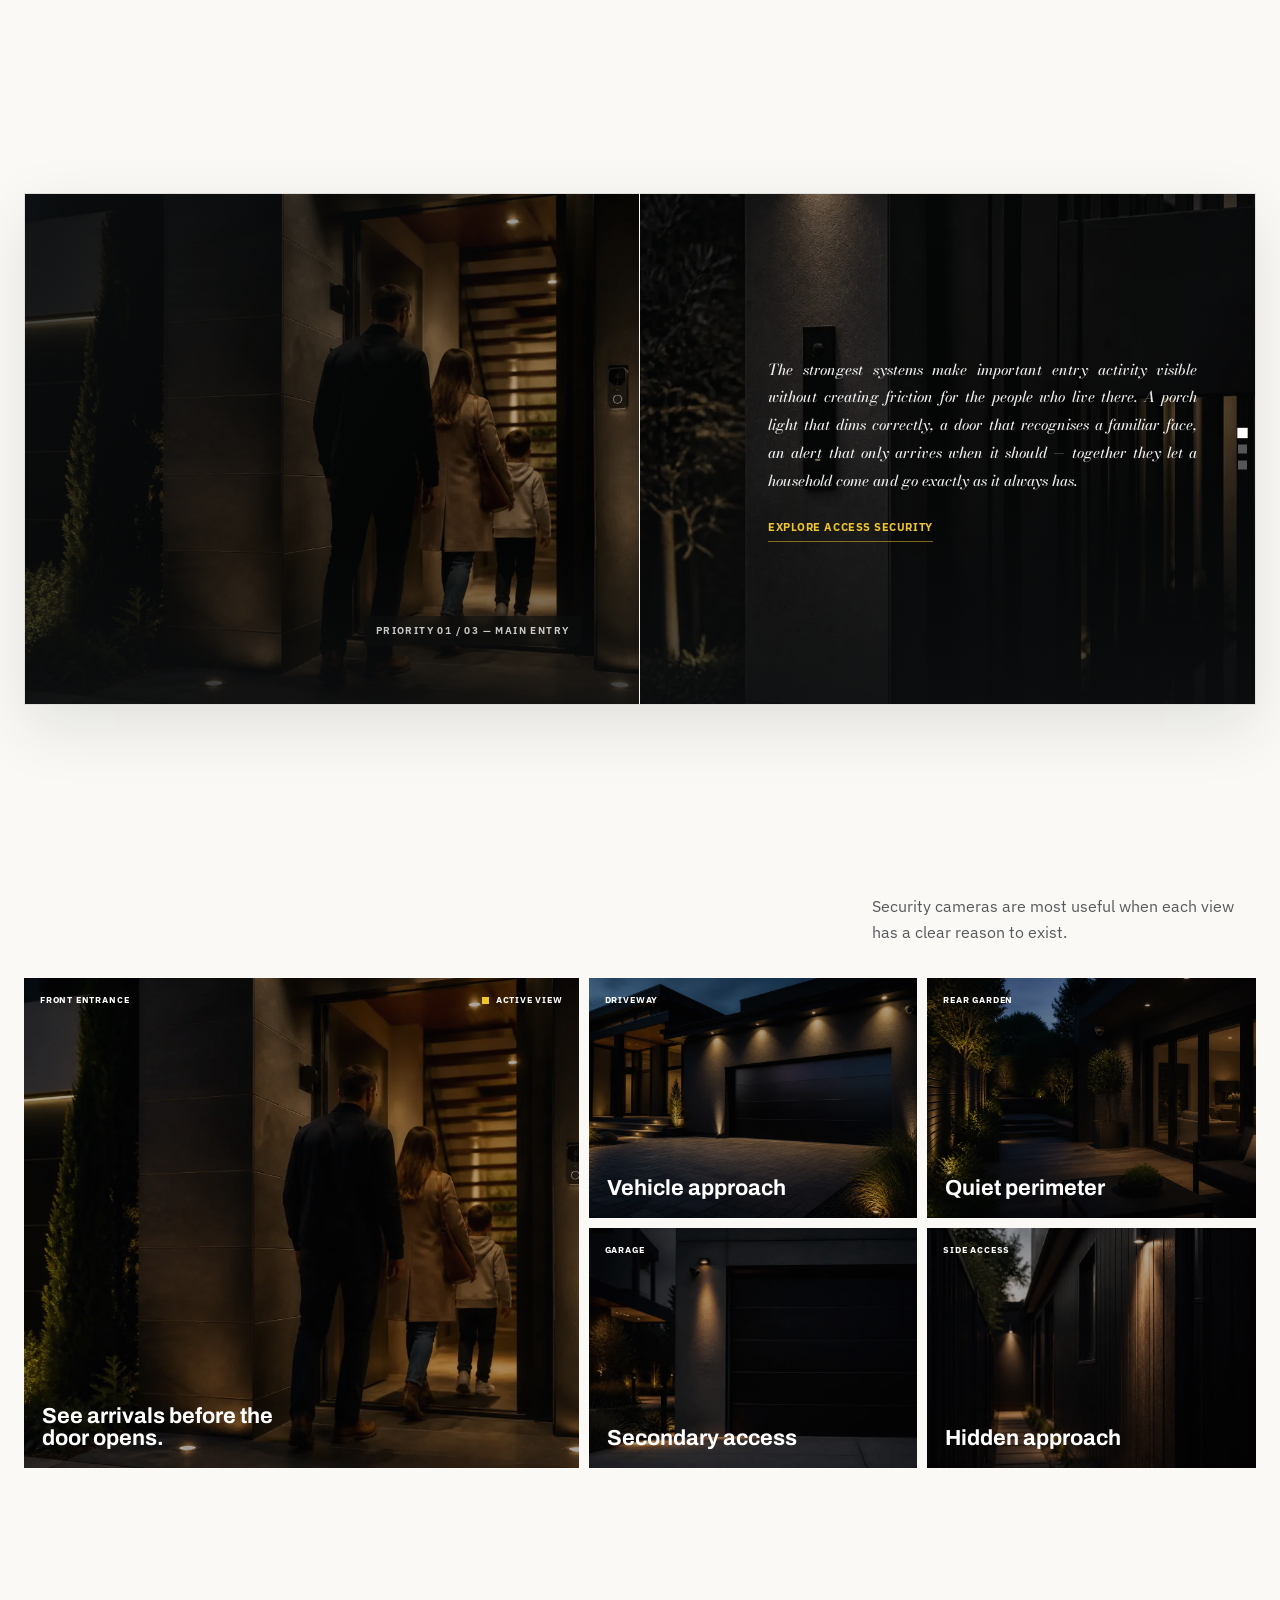
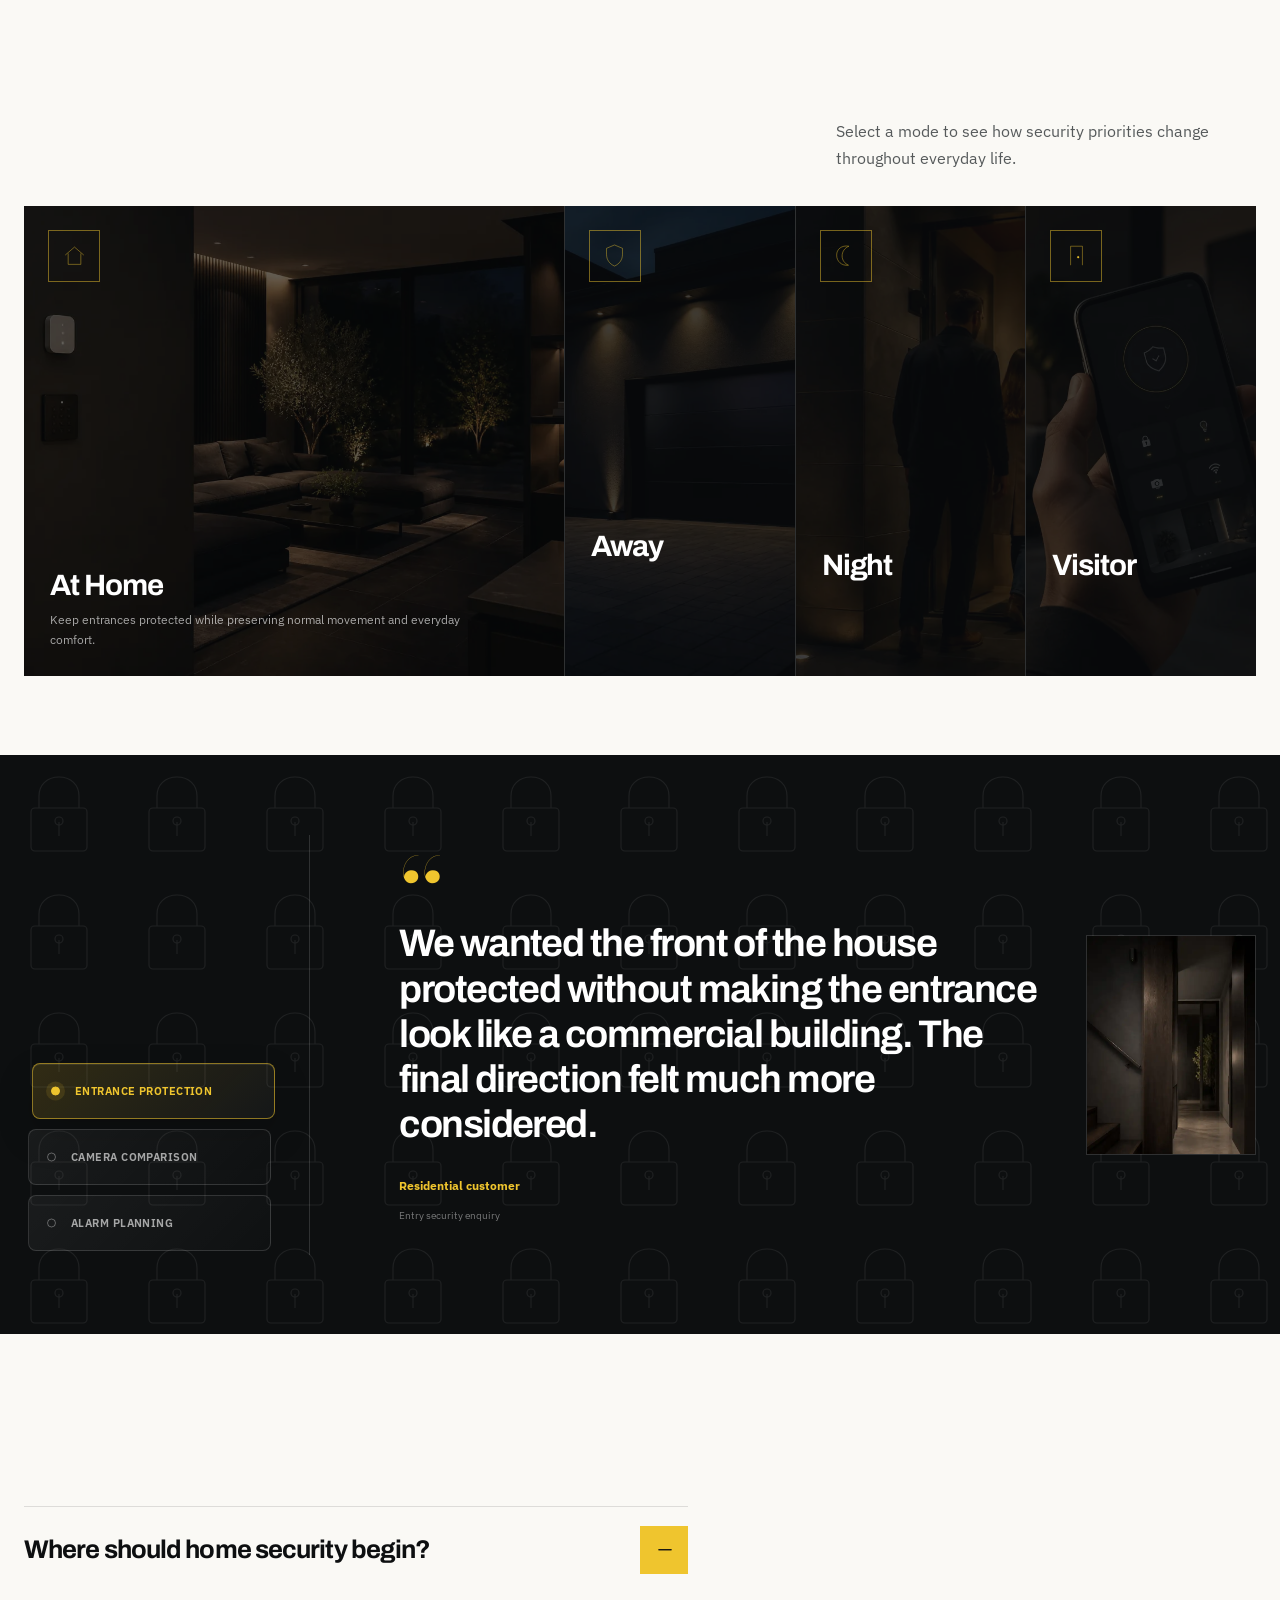
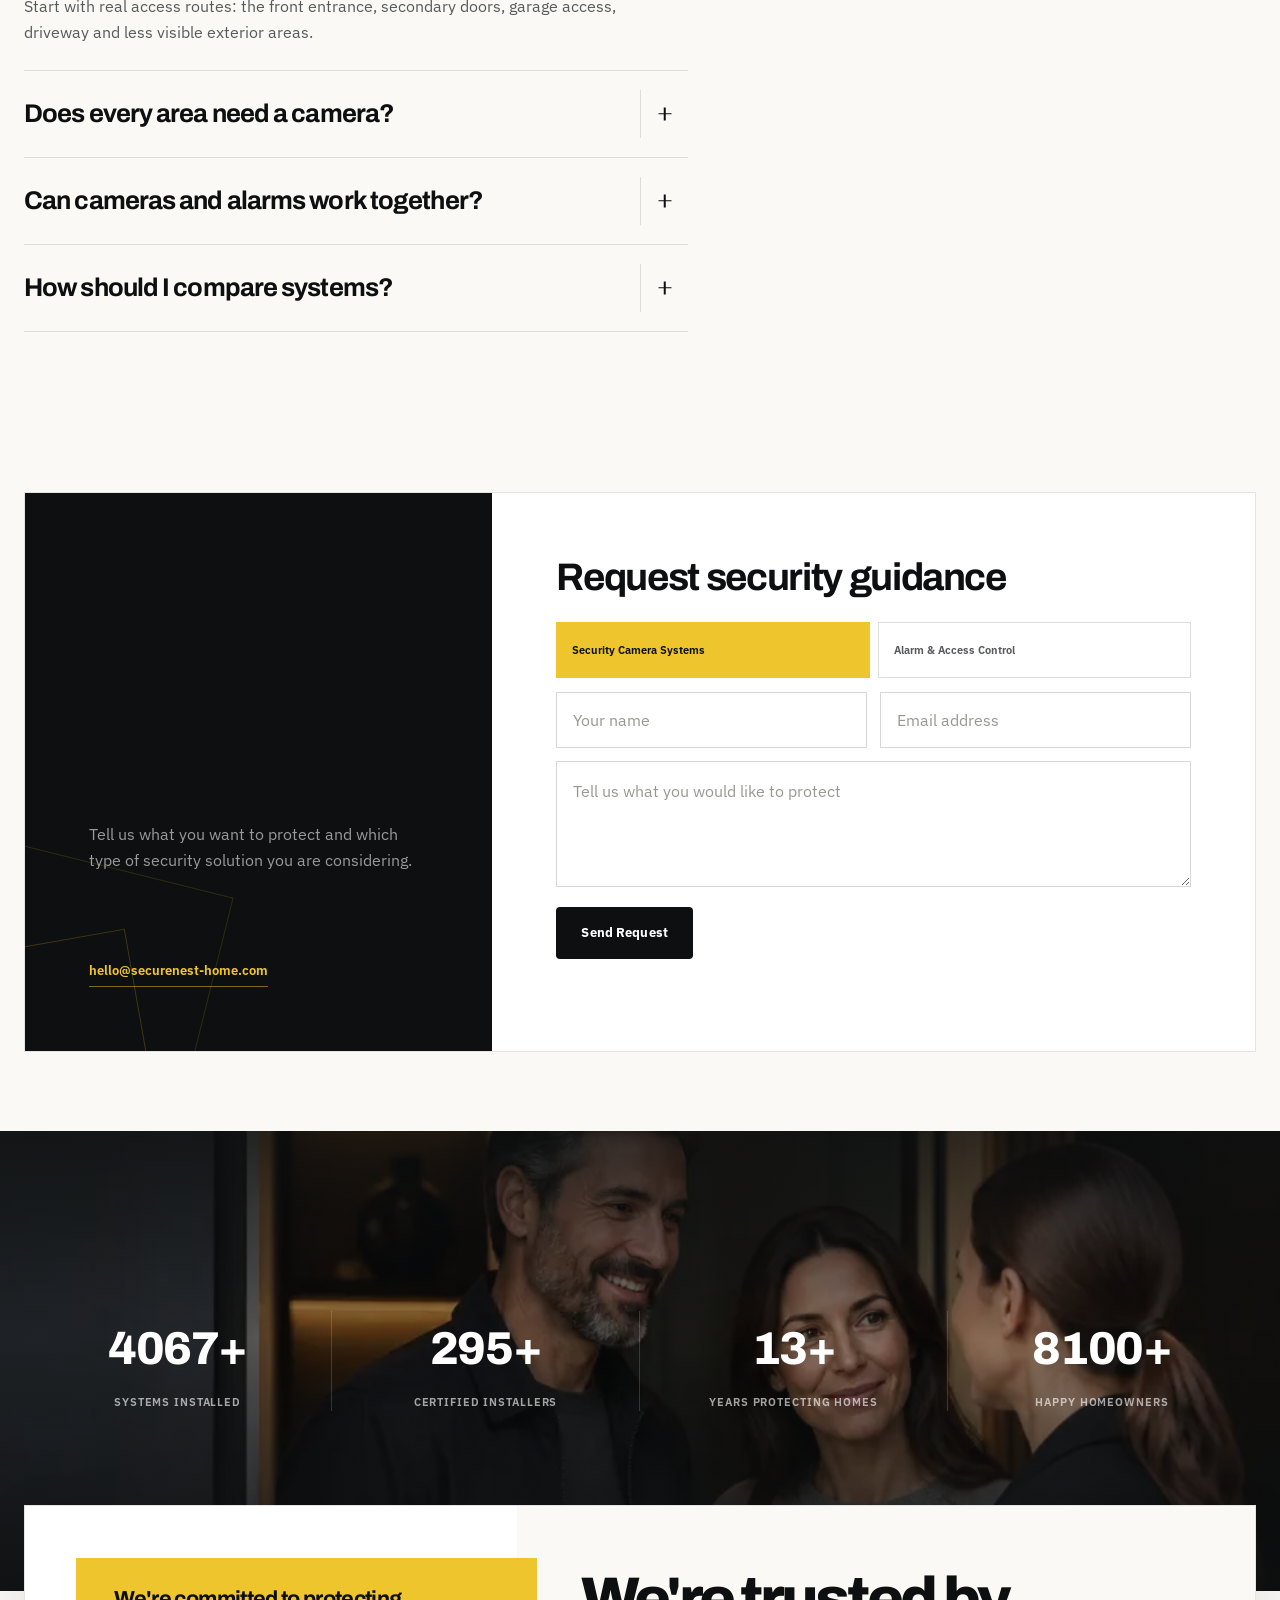
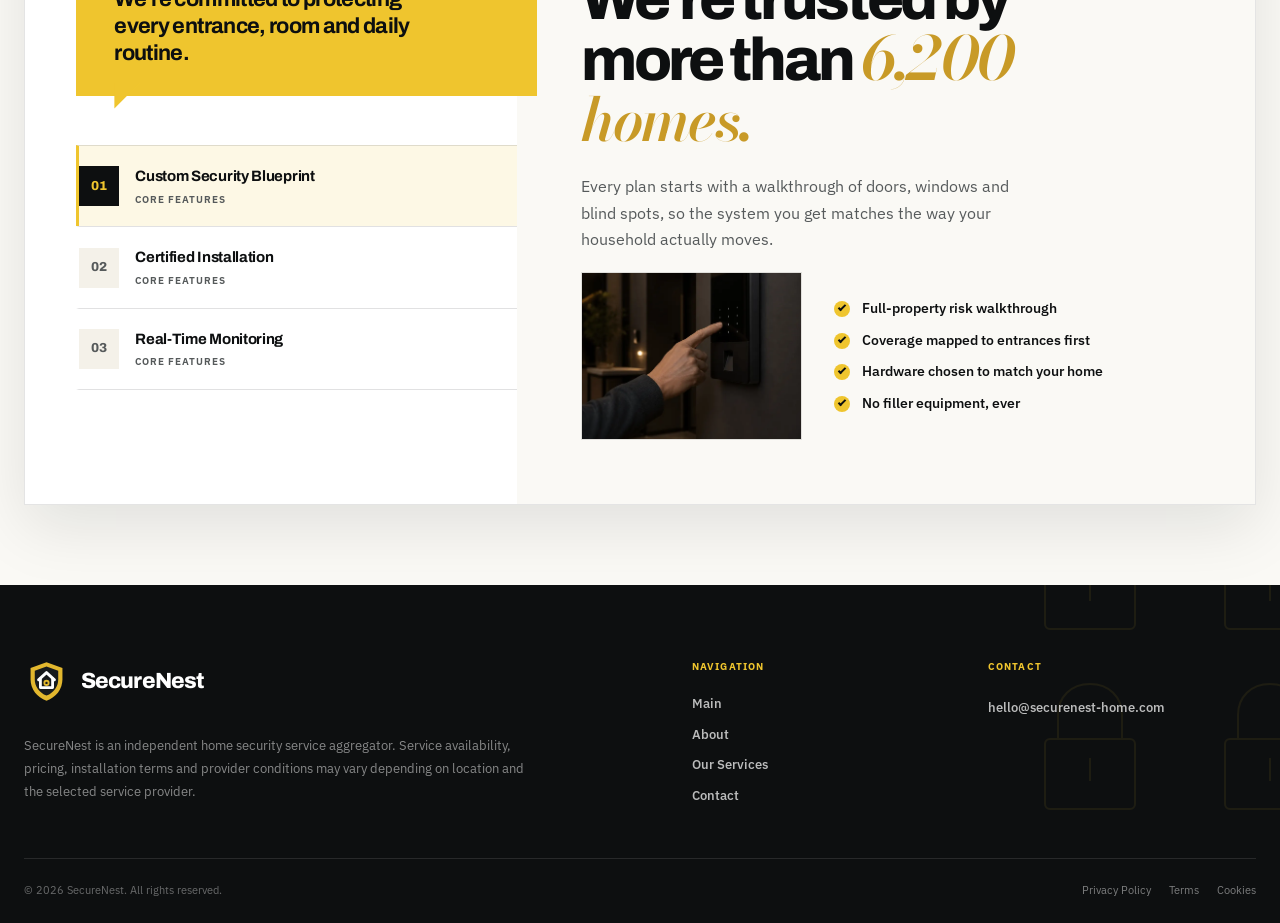
==== commit 65c9a272: "!" ====
--- a/index.html
+++ b/index.html
@@ -1787,6 +1787,28 @@
                                                 </span>
                                             </h2>
 
+                                            <span class="access-split__label">
+                                                Priority 01 / 03 &mdash; Main Entry
+                                            </span>
+
+                                        </div>
+
+                                    </div>
+
+
+                                    <div class="access-split__panel access-split__panel--desc">
+
+                                        <img
+                                            class="access-split__photo"
+                                            src="assets/images/services/access-scene-gate.webp"
+                                            alt=""
+                                            loading="lazy"
+                                        >
+
+                                        <div class="access-split__panel-overlay"></div>
+
+                                        <div class="access-split__panel-inner">
+
                                             <p class="access-split__quote">
                                                 The strongest systems make
                                                 important entry activity
@@ -1802,28 +1824,6 @@
                                                 always has.
                                             </p>
 
-                                            <span class="access-split__label">
-                                                Priority 01 / 03 &mdash; Main Entry
-                                            </span>
-
-                                        </div>
-
-                                    </div>
-
-
-                                    <div class="access-split__panel access-split__panel--desc">
-
-                                        <img
-                                            class="access-split__photo"
-                                            src="assets/images/services/access-scene-gate.webp"
-                                            alt=""
-                                            loading="lazy"
-                                        >
-
-                                        <div class="access-split__panel-overlay"></div>
-
-                                        <div class="access-split__panel-inner">
-
                                             <a
                                                 class="access-split__link"
                                                 href="alarm-access-control.html"
@@ -1866,6 +1866,28 @@
                                                     matter.
                                                 </span>
                                             </h2>
+
+                                            <span class="access-split__label">
+                                                Priority 02 / 03 &mdash; Alarm Awareness
+                                            </span>
+
+                                        </div>
+
+                                    </div>
+
+
+                                    <div class="access-split__panel access-split__panel--desc">
+
+                                        <img
+                                            class="access-split__photo"
+                                            src="assets/images/generated/alarm-sensor-frame.webp"
+                                            alt=""
+                                            loading="lazy"
+                                        >
+
+                                        <div class="access-split__panel-overlay"></div>
+
+                                        <div class="access-split__panel-inner">
 
                                             <p class="access-split__quote">
                                                 Meaningful alerts bring
@@ -1880,28 +1902,6 @@
                                                 worth knowing about.
                                             </p>
 
-                                            <span class="access-split__label">
-                                                Priority 02 / 03 &mdash; Alarm Awareness
-                                            </span>
-
-                                        </div>
-
-                                    </div>
-
-
-                                    <div class="access-split__panel access-split__panel--desc">
-
-                                        <img
-                                            class="access-split__photo"
-                                            src="assets/images/generated/alarm-sensor-frame.webp"
-                                            alt=""
-                                            loading="lazy"
-                                        >
-
-                                        <div class="access-split__panel-overlay"></div>
-
-                                        <div class="access-split__panel-inner">
-
                                             <a
                                                 class="access-split__link"
                                                 href="alarm-access-control.html"
@@ -1944,6 +1944,28 @@
                                                     precisely.
                                                 </span>
                                             </h2>
+
+                                            <span class="access-split__label">
+                                                Priority 03 / 03 &mdash; Controlled Access
+                                            </span>
+
+                                        </div>
+
+                                    </div>
+
+
+                                    <div class="access-split__panel access-split__panel--desc">
+
+                                        <img
+                                            class="access-split__photo"
+                                            src="assets/images/generated/camera-detail-graphite.webp"
+                                            alt=""
+                                            loading="lazy"
+                                        >
+
+                                        <div class="access-split__panel-overlay"></div>
+
+                                        <div class="access-split__panel-inner">
 
                                             <p class="access-split__quote">
                                                 Not every door needs to open
@@ -1957,28 +1979,6 @@
                                                 always relied on.
                                             </p>
 
-                                            <span class="access-split__label">
-                                                Priority 03 / 03 &mdash; Controlled Access
-                                            </span>
-
-                                        </div>
-
-                                    </div>
-
-
-                                    <div class="access-split__panel access-split__panel--desc">
-
-                                        <img
-                                            class="access-split__photo"
-                                            src="assets/images/generated/camera-detail-graphite.webp"
-                                            alt=""
-                                            loading="lazy"
-                                        >
-
-                                        <div class="access-split__panel-overlay"></div>
-
-                                        <div class="access-split__panel-inner">
-
                                             <a
                                                 class="access-split__link"
                                                 href="alarm-access-control.html"
--- a/assets/css/index.css
+++ b/assets/css/index.css
@@ -1697,8 +1697,9 @@
     flex-direction: column;
 
     justify-content: center;
-
-    gap: 22px;
+    align-items: flex-start;
+
+    gap: 24px;
 
     padding:
         clamp(
@@ -1708,10 +1709,20 @@
         );
 }
 
+.access-split__panel--desc
+.access-split__panel-inner {
+    padding-left:
+        clamp(
+            76px,
+            10vw,
+            154px
+        );
+}
+
 .access-split__quote {
     margin: 0;
 
-    max-width: 480px;
+    max-width: 520px;
 
     color:
         rgba(255, 255, 255, 0.92);
@@ -1771,20 +1782,13 @@
 
 .access-split__panel--title
 .access-split__panel-inner {
-    display: grid;
-
-    grid-template-columns:
-        minmax(0, 0.92fr)
-        minmax(220px, 0.72fr);
-
-    align-items: end;
-
-    gap:
-        clamp(
-            22px,
-            3vw,
-            44px
-        );
+    display: flex;
+
+    flex-direction: column;
+
+    align-items: flex-start;
+
+    justify-content: space-between;
 
     padding:
         clamp(
@@ -1794,25 +1798,10 @@
         );
 }
 
-.access-split__panel--title
-.access-split__quote {
-    max-width: 360px;
-
-    font-size:
-        clamp(
-            13px,
-            1vw,
-            16px
-        );
-
-    line-height: 1.62;
-    text-align: left;
-}
-
 .access-split__title {
     width: 100%;
 
-    max-width: 430px;
+    max-width: 640px;
 
     margin-bottom: 0;
 
@@ -1825,9 +1814,7 @@
 .access-split__label {
     width: fit-content;
 
-    grid-column: 2;
-
-    justify-self: end;
+    margin-left: auto;
 
     padding:
         7px 12px;
@@ -3344,18 +3331,6 @@
             rgba(255, 255, 255, 0.14);
     }
 
-    .access-split__panel--title
-    .access-split__panel-inner {
-        grid-template-columns: 1fr;
-
-        align-content: end;
-    }
-
-    .access-split__panel--title
-    .access-split__quote {
-        max-width: 520px;
-    }
-
     .access-split__title {
         font-size:
             clamp(
@@ -3365,10 +3340,18 @@
             );
     }
 
+    .access-split__panel--desc
+    .access-split__panel-inner {
+        padding-left:
+            clamp(
+                28px,
+                8vw,
+                54px
+            );
+    }
+
     .access-split__label {
-        grid-column: 1;
-
-        justify-self: start;
+        margin-left: 0;
     }
 
     .camera-wall__grid {
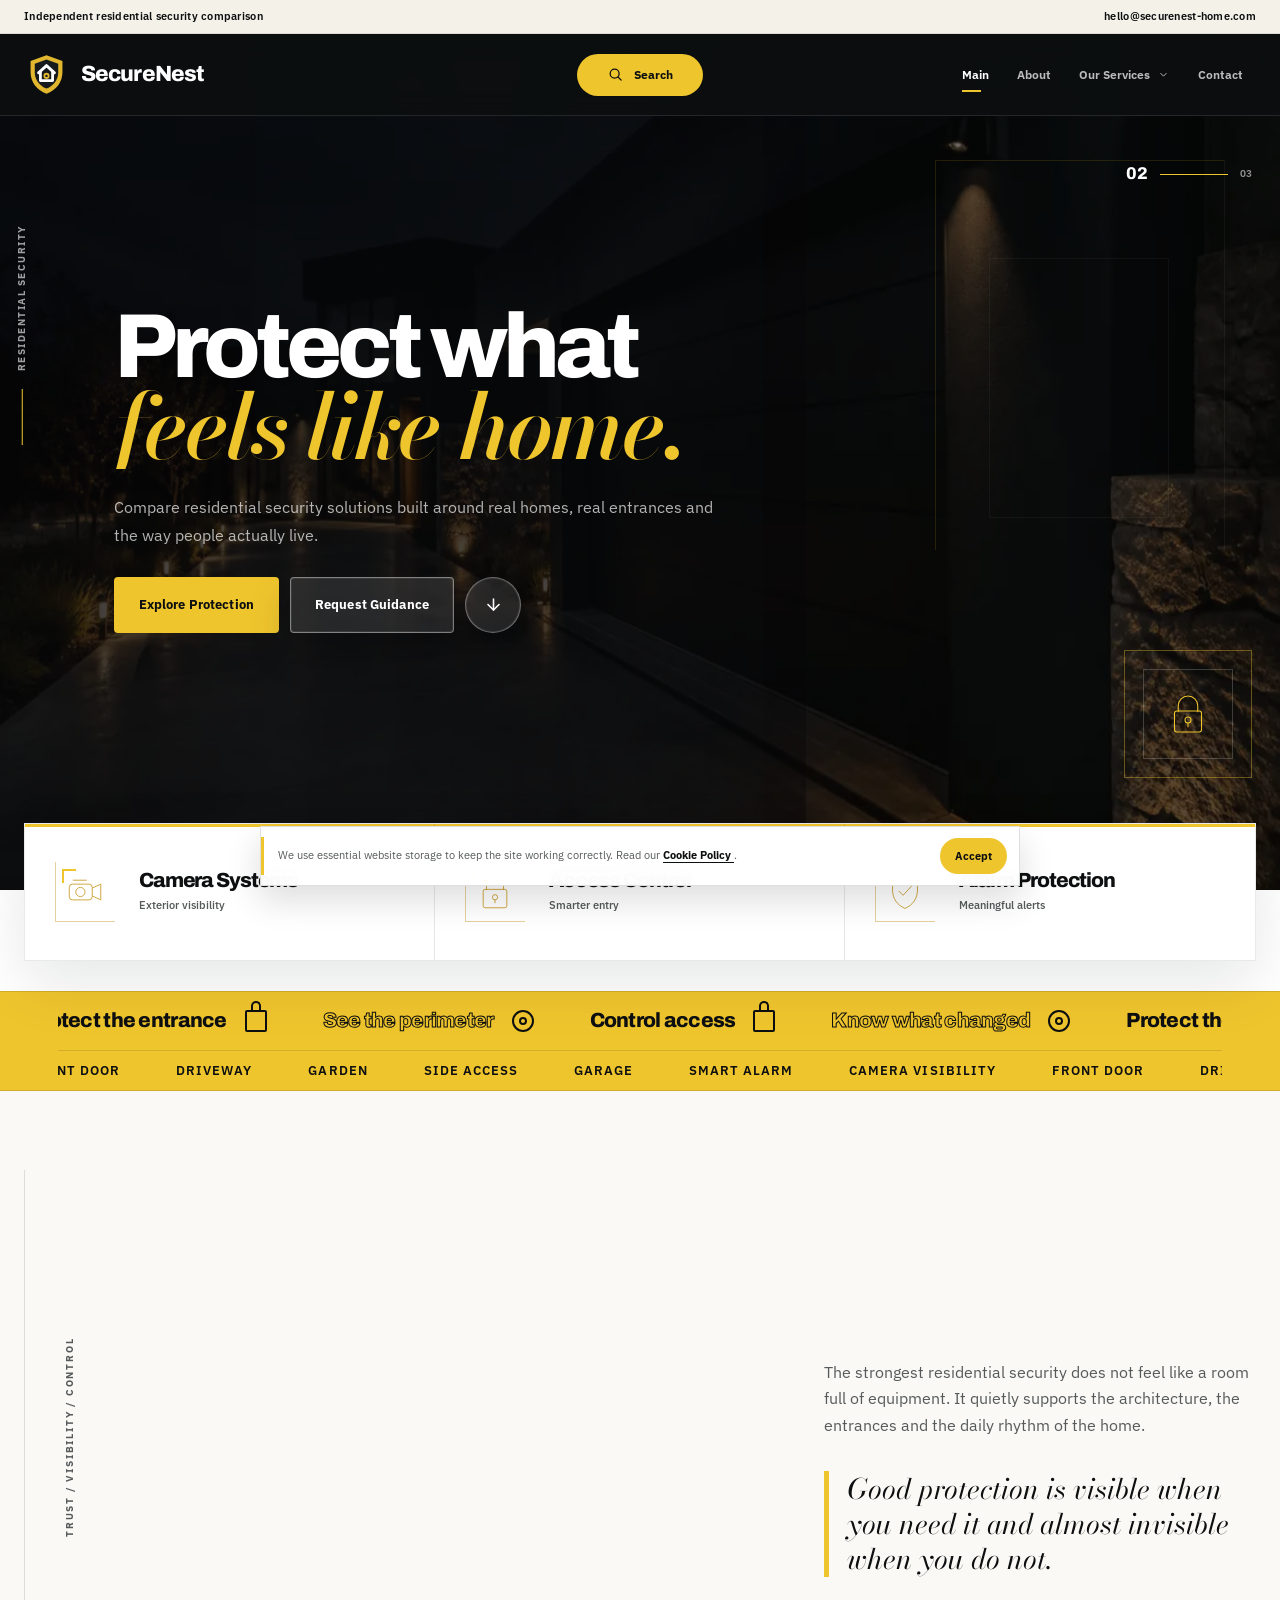
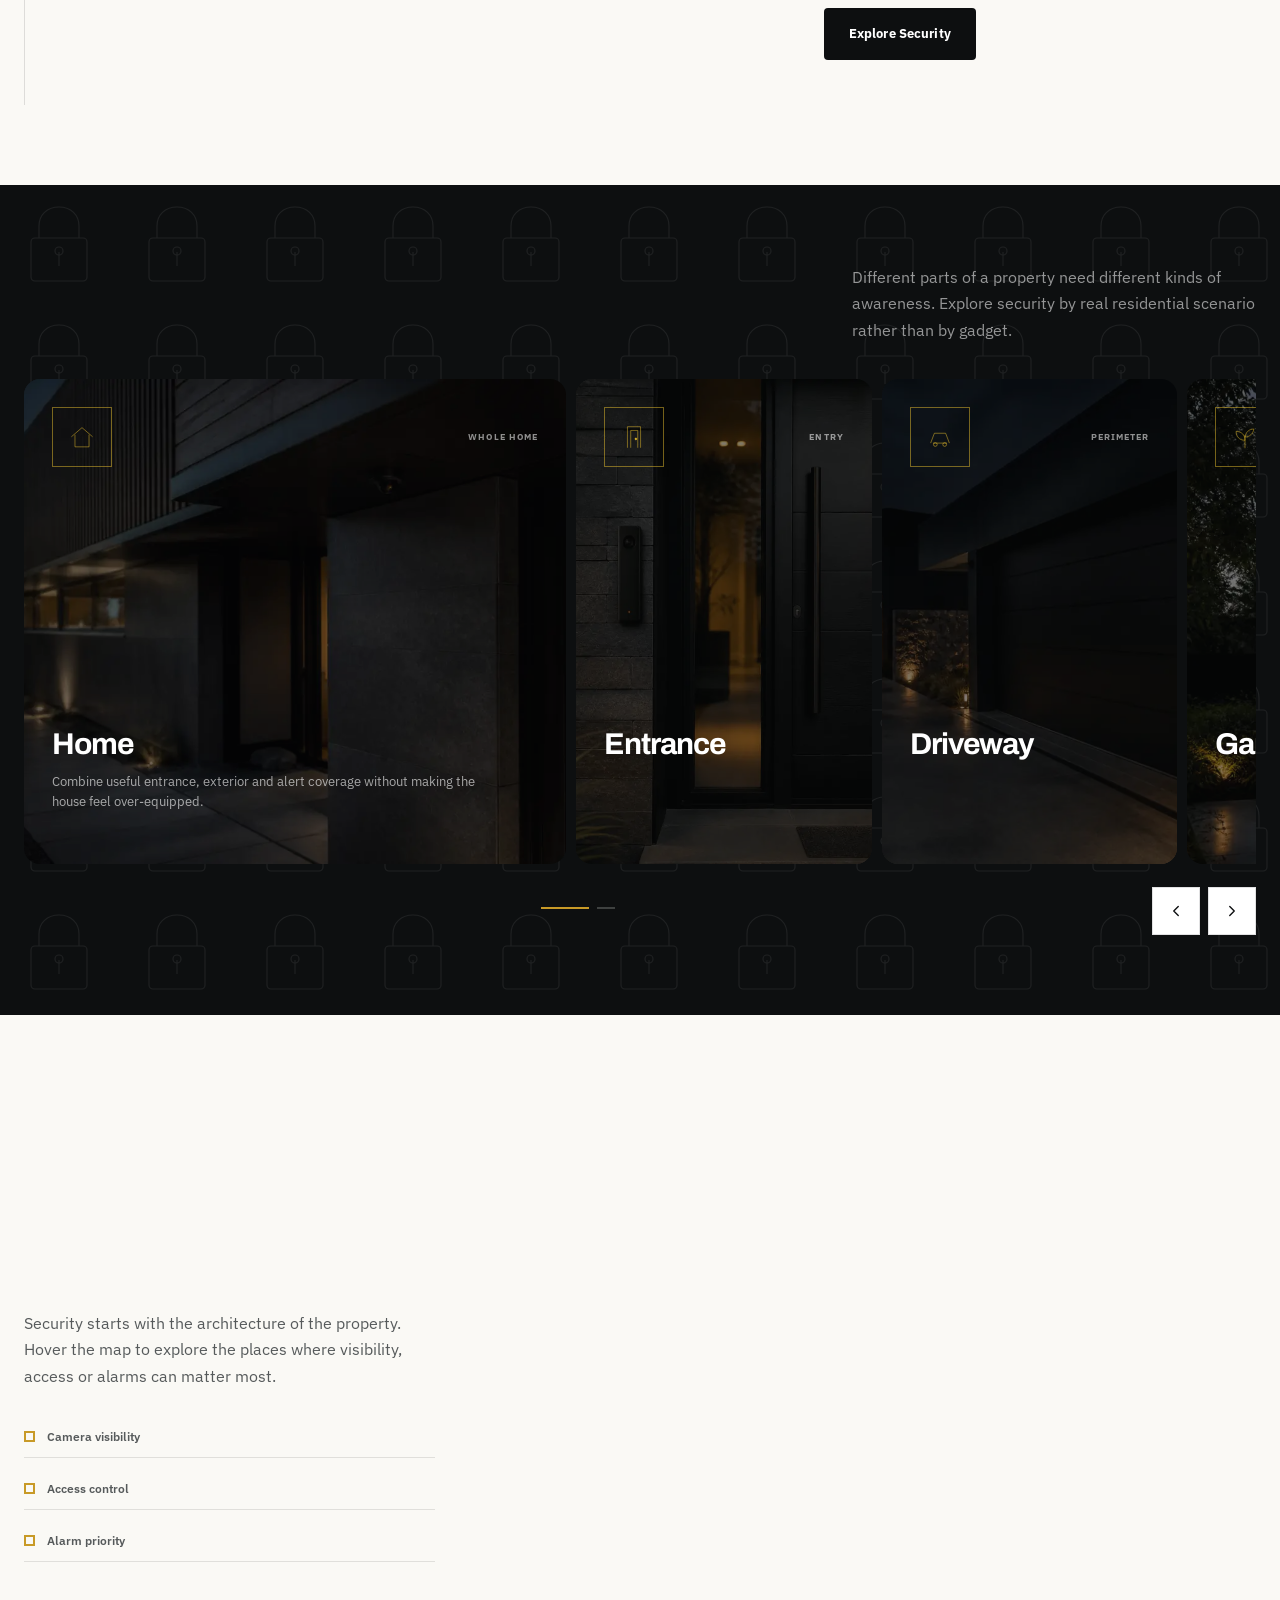
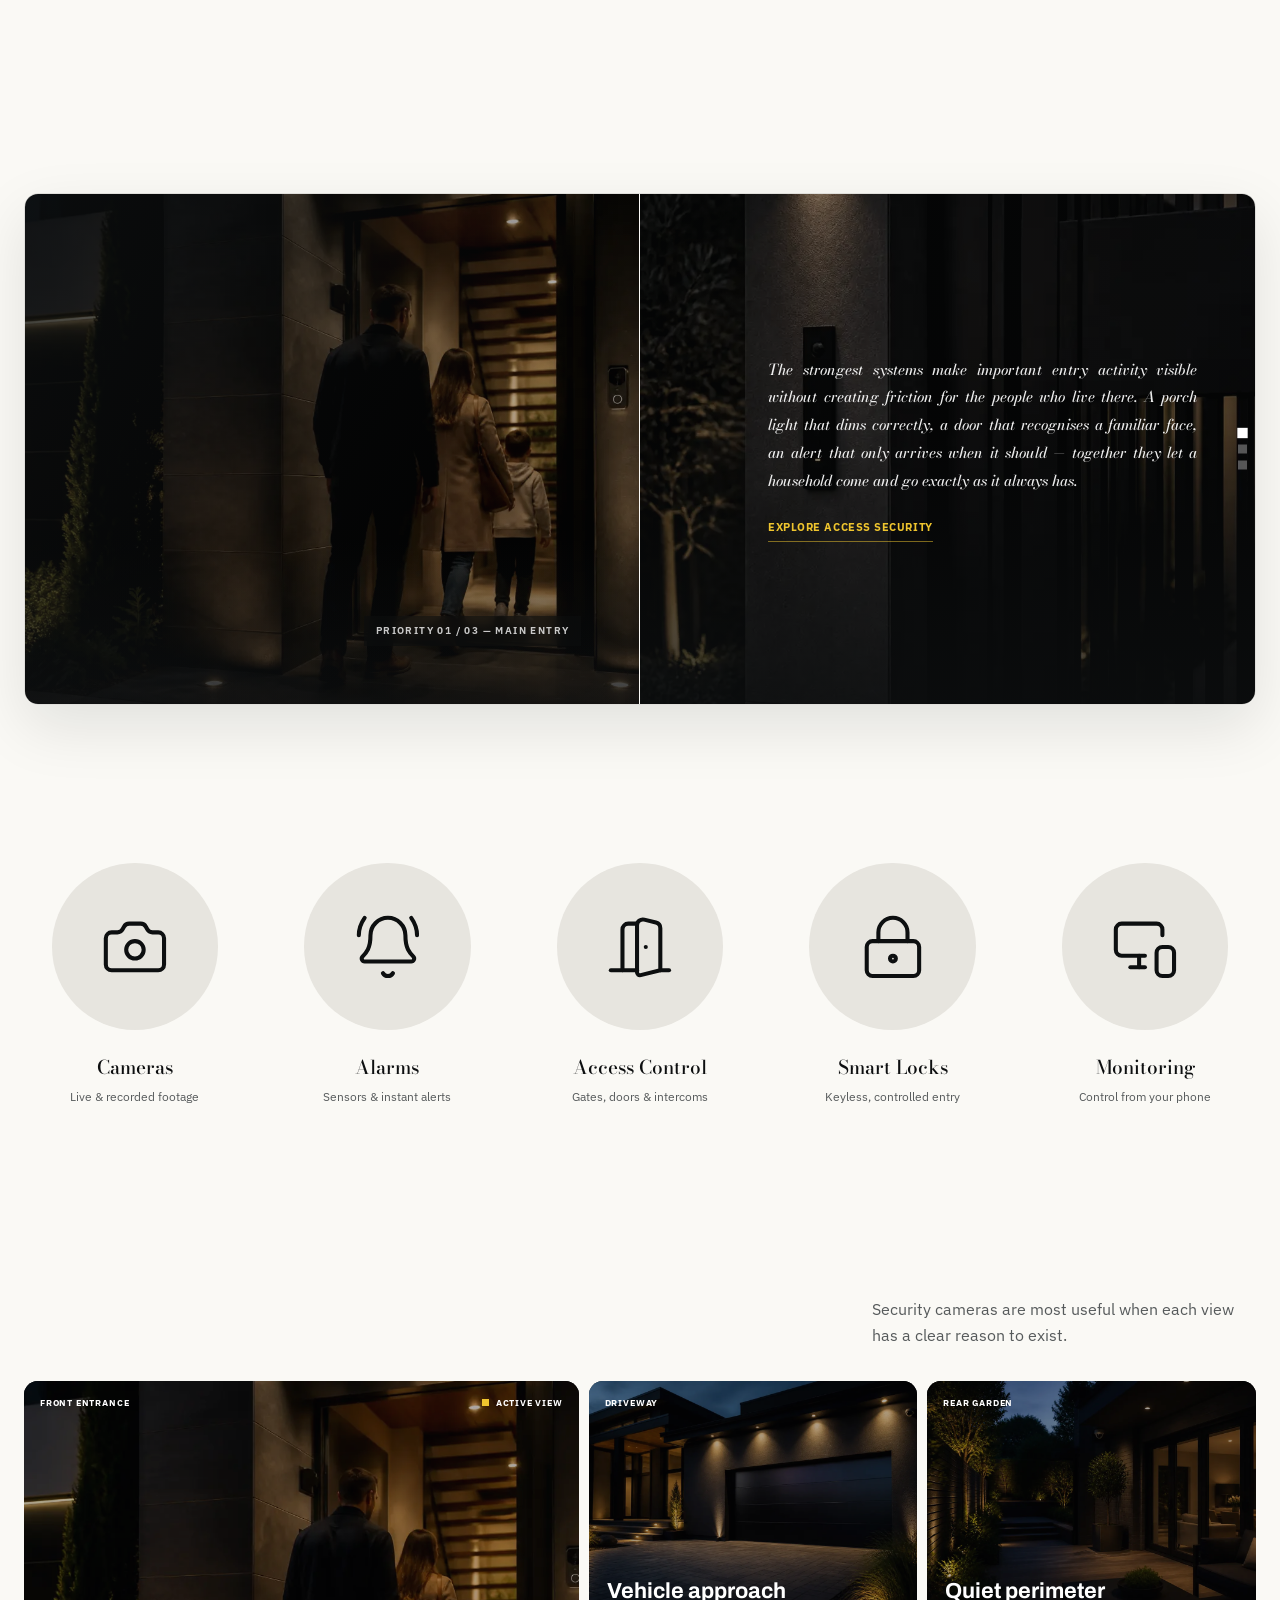
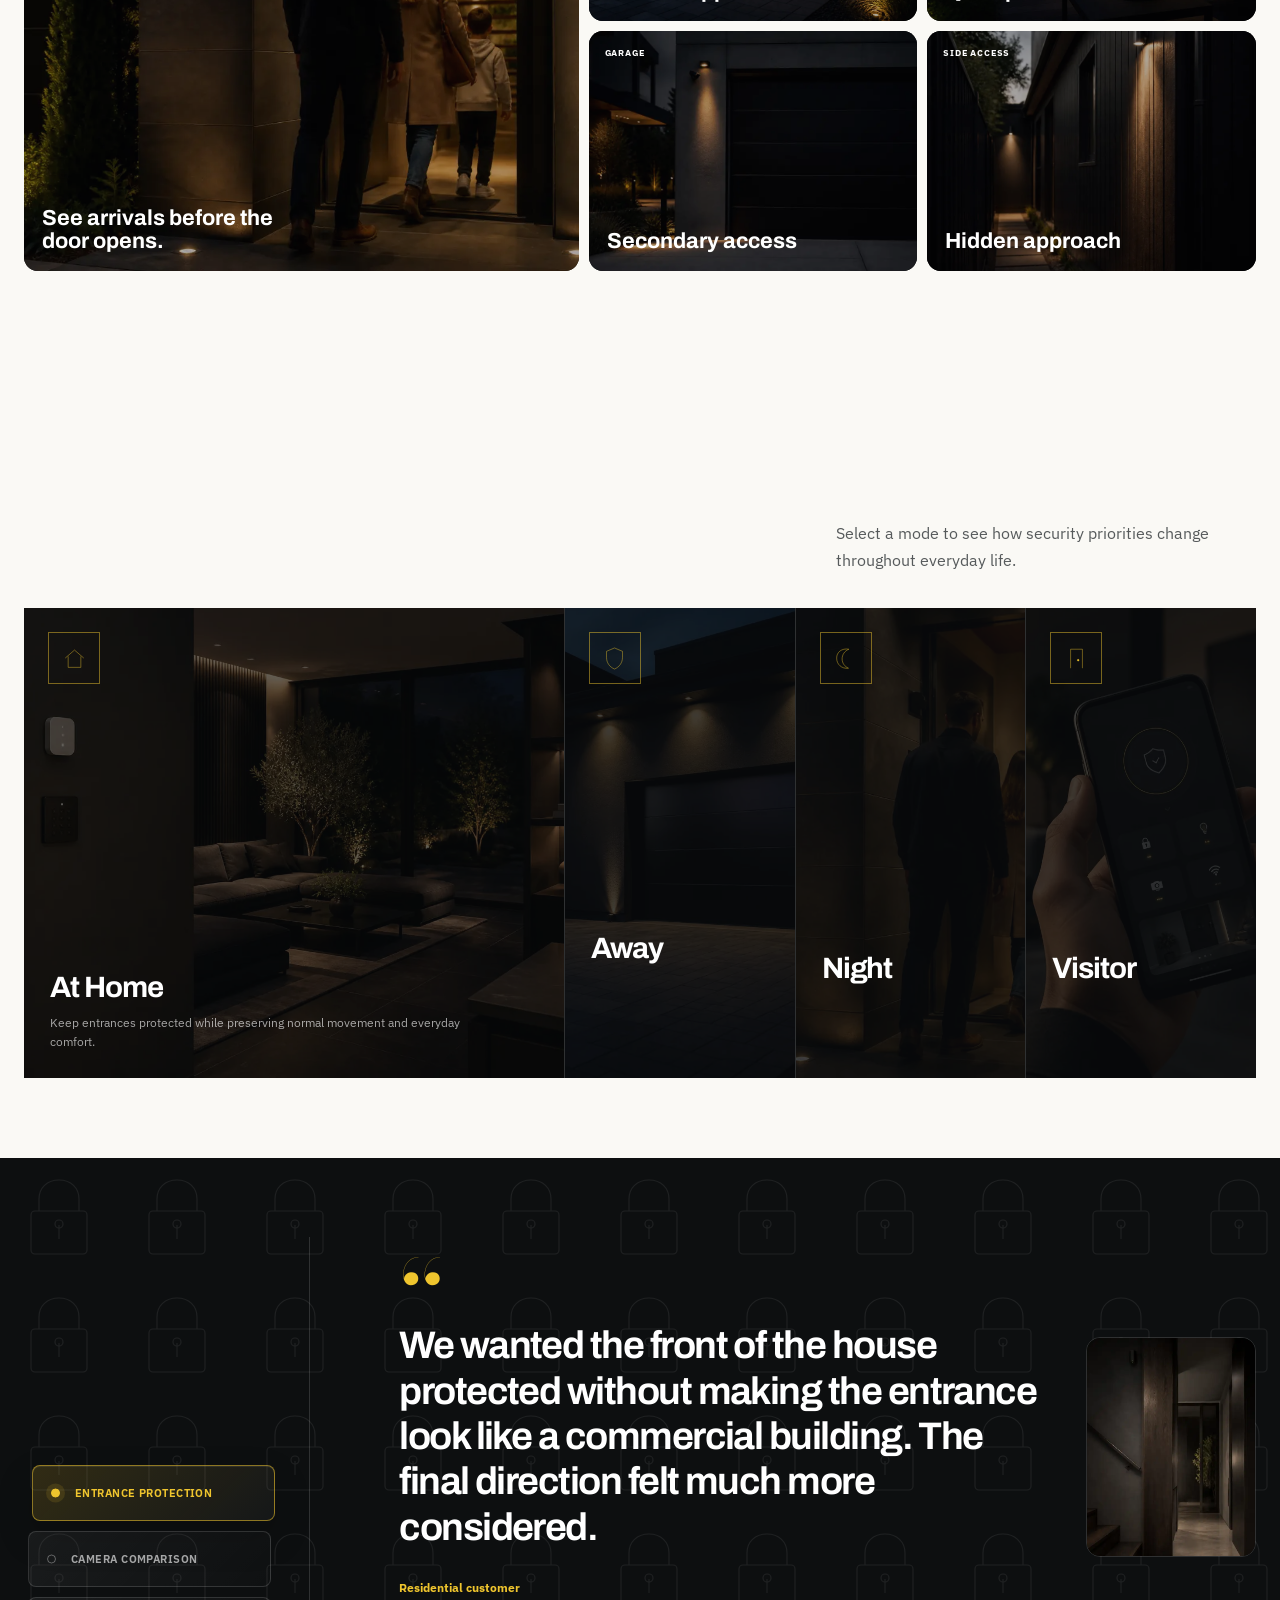
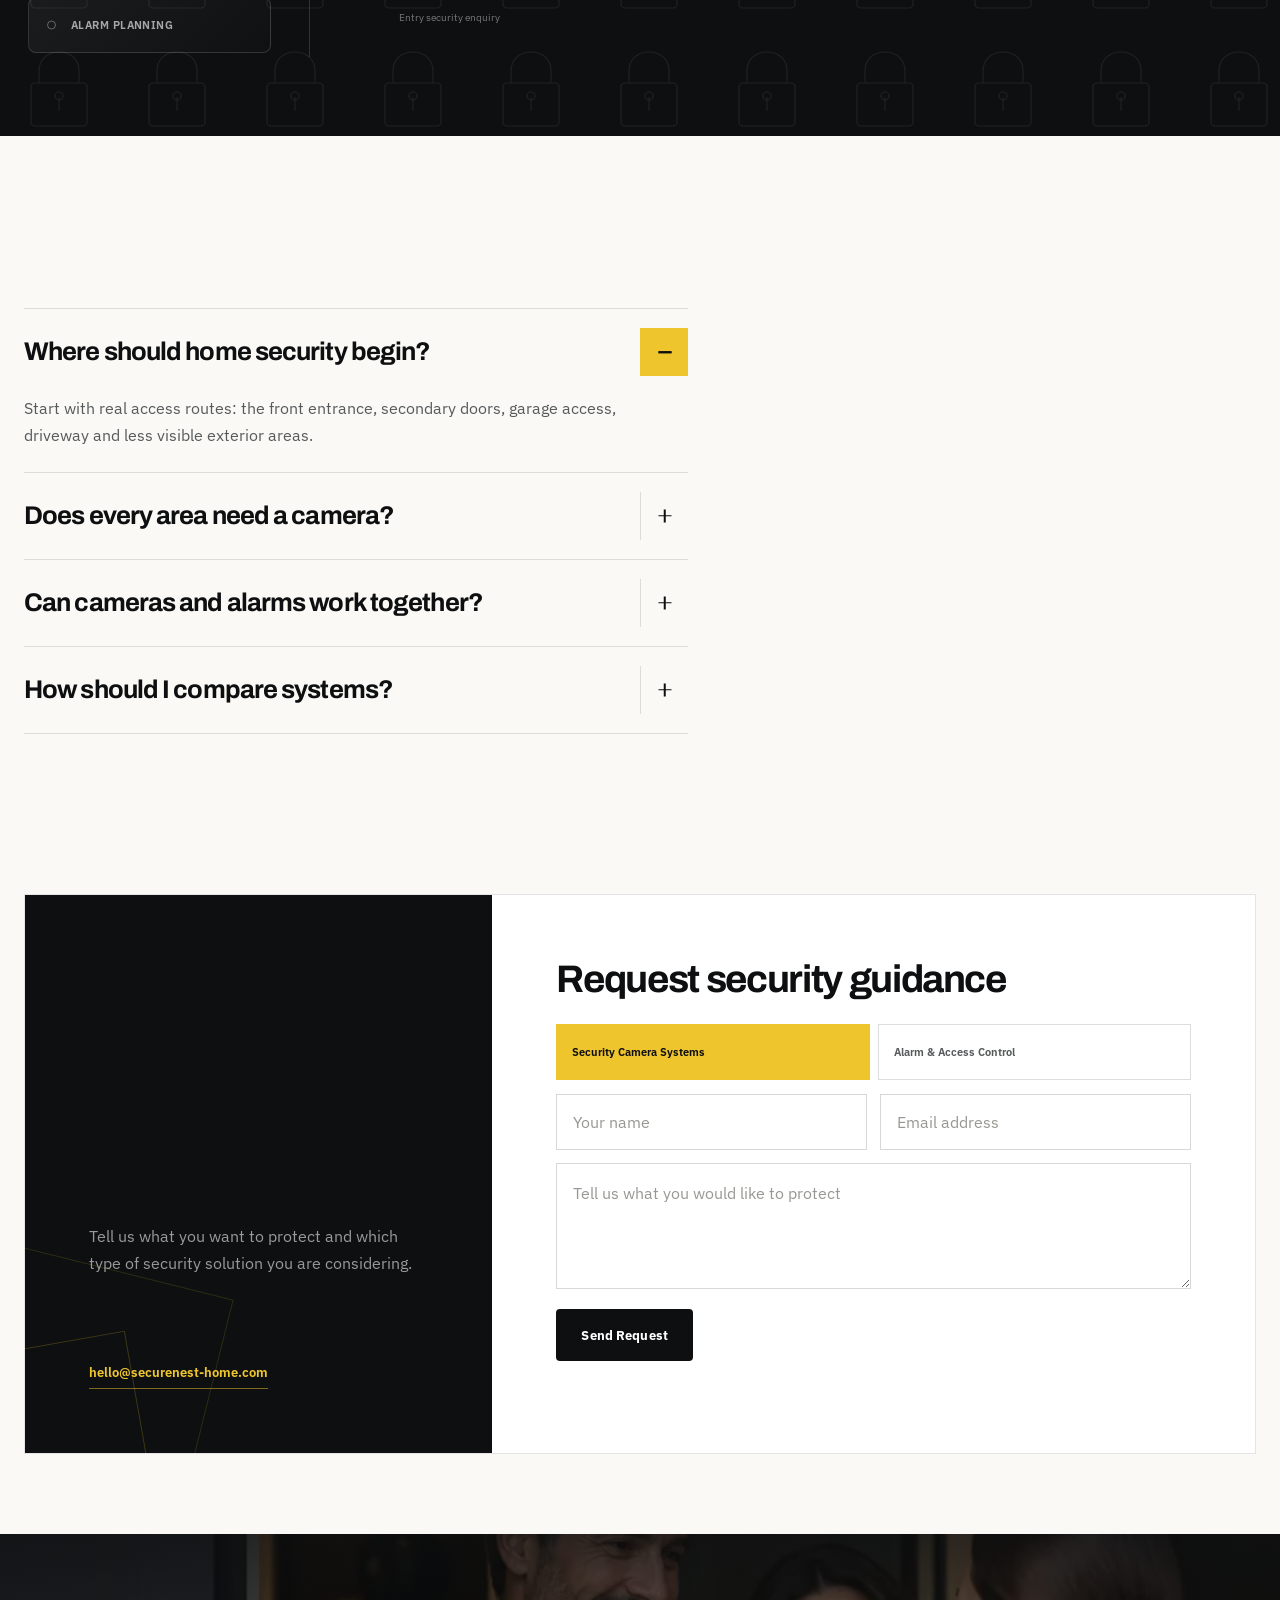
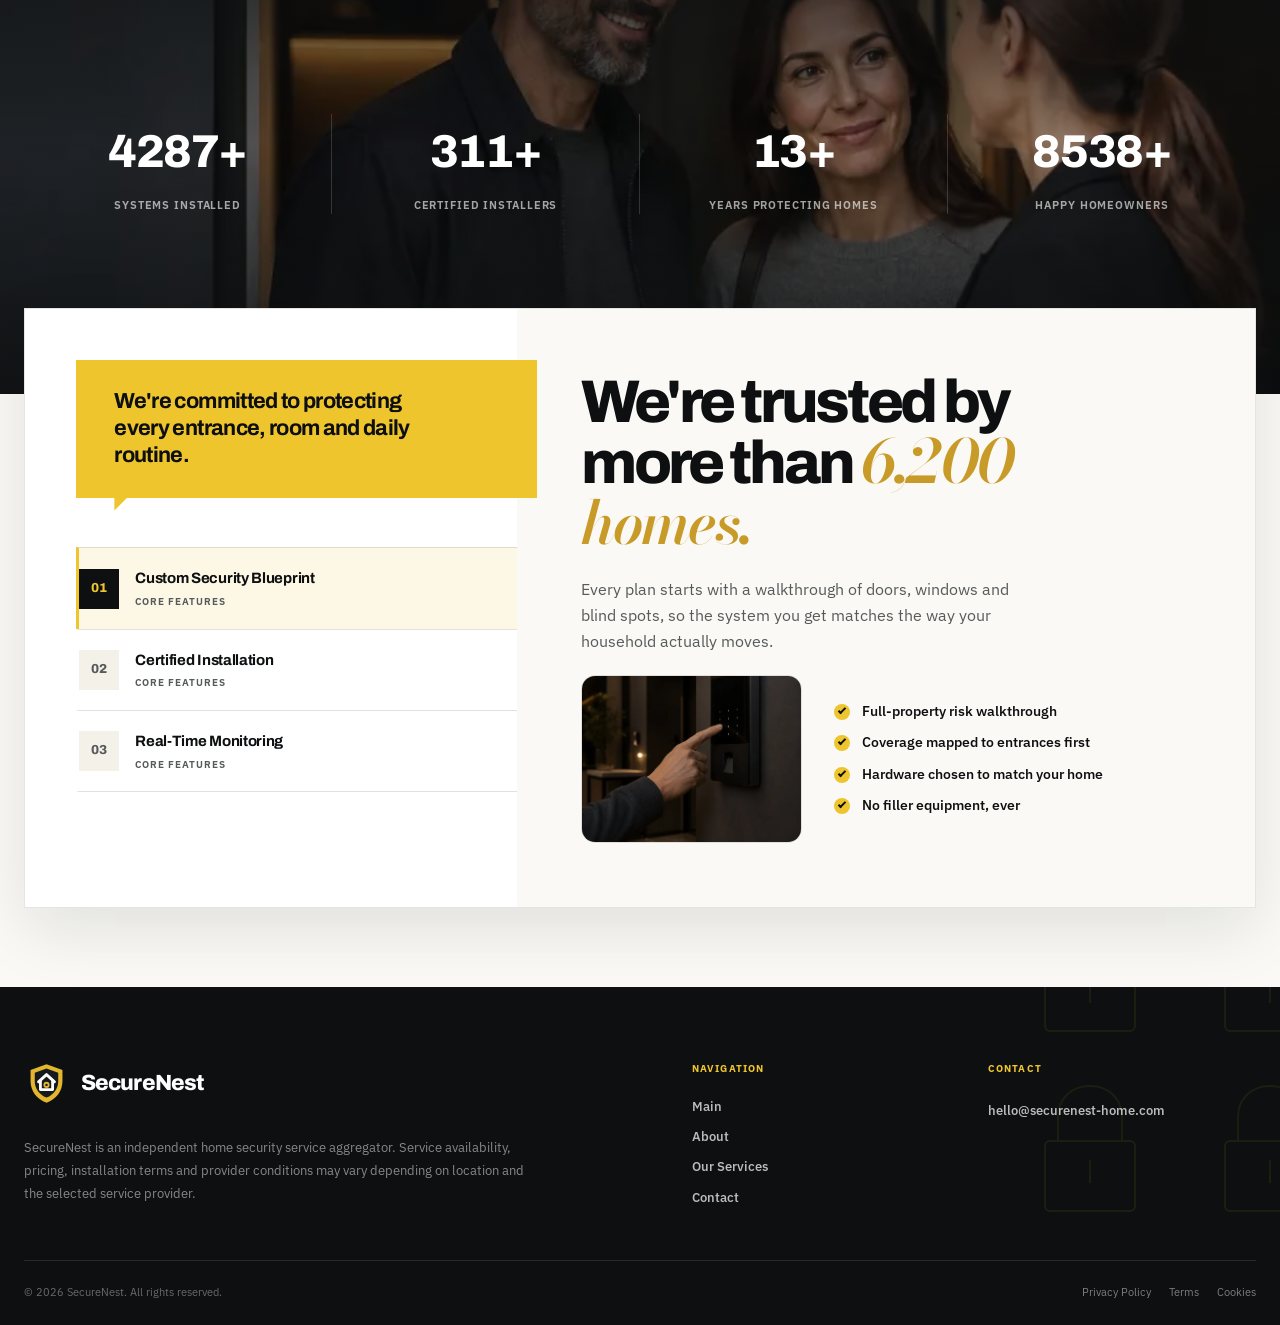
==== commit bbd1bfe6: "+" ====
--- a/index.html
+++ b/index.html
@@ -2010,6 +2010,365 @@
 
 
 
+        <section class="section explore-departments">
+
+            <div class="container explore-departments__row">
+
+                <a
+                    class="explore-departments__item"
+                    href="security-camera-systems.html"
+                >
+
+                    <span class="explore-departments__circle">
+
+                        <span class="explore-departments__mask">
+
+                            <img
+                                class="explore-departments__photo"
+                                src="assets/images/generated/camera-detail-graphite.webp"
+                                alt=""
+                                loading="lazy"
+                            >
+
+                            <span
+                                class="explore-departments__shade"
+                                aria-hidden="true"
+                            ></span>
+
+                            <span
+                                class="explore-departments__icon"
+                                aria-hidden="true"
+                            >
+                                <svg
+                                    viewBox="0 0 24 24"
+                                    fill="none"
+                                    stroke="currentColor"
+                                    stroke-linecap="round"
+                                    stroke-linejoin="round"
+                                >
+                                    <path
+                                        d="M13.997 4a2 2 0 0 1 1.76 1.05l.486.9A2 2 0 0 0 18.003 7H20a2 2 0 0 1 2 2v9a2 2 0 0 1-2 2H4a2 2 0 0 1-2-2V9a2 2 0 0 1 2-2h1.997a2 2 0 0 0 1.759-1.048l.489-.904A2 2 0 0 1 10.004 4z"
+                                    />
+
+                                    <circle
+                                        cx="12"
+                                        cy="13"
+                                        r="3"
+                                    />
+                                </svg>
+                            </span>
+
+                        </span>
+
+                        <span class="explore-departments__chip">
+                            Cameras
+                        </span>
+
+                    </span>
+
+                    <span class="explore-departments__name">
+                        Cameras
+                    </span>
+
+                    <span class="explore-departments__meta">
+                        Live &amp; recorded footage
+                    </span>
+
+                </a>
+
+
+                <a
+                    class="explore-departments__item"
+                    href="alarm-access-control.html"
+                >
+
+                    <span class="explore-departments__circle">
+
+                        <span class="explore-departments__mask">
+
+                            <img
+                                class="explore-departments__photo"
+                                src="assets/images/generated/alarm-sensor-frame.webp"
+                                alt=""
+                                loading="lazy"
+                            >
+
+                            <span
+                                class="explore-departments__shade"
+                                aria-hidden="true"
+                            ></span>
+
+                            <span
+                                class="explore-departments__icon"
+                                aria-hidden="true"
+                            >
+                                <svg
+                                    viewBox="0 0 24 24"
+                                    fill="none"
+                                    stroke="currentColor"
+                                    stroke-linecap="round"
+                                    stroke-linejoin="round"
+                                >
+                                    <path
+                                        d="M10.268 21a2 2 0 0 0 3.464 0"
+                                    />
+
+                                    <path
+                                        d="M22 8c0-2.3-.8-4.3-2-6"
+                                    />
+
+                                    <path
+                                        d="M3.262 15.326A1 1 0 0 0 4 17h16a1 1 0 0 0 .74-1.673C19.41 13.956 18 12.499 18 8A6 6 0 0 0 6 8c0 4.499-1.411 5.956-2.738 7.326"
+                                    />
+
+                                    <path
+                                        d="M4 2C2.8 3.7 2 5.7 2 8"
+                                    />
+                                </svg>
+                            </span>
+
+                        </span>
+
+                        <span class="explore-departments__chip">
+                            Alarms
+                        </span>
+
+                    </span>
+
+                    <span class="explore-departments__name">
+                        Alarms
+                    </span>
+
+                    <span class="explore-departments__meta">
+                        Sensors &amp; instant alerts
+                    </span>
+
+                </a>
+
+
+                <a
+                    class="explore-departments__item"
+                    href="alarm-access-control.html"
+                >
+
+                    <span class="explore-departments__circle">
+
+                        <span class="explore-departments__mask">
+
+                            <img
+                                class="explore-departments__photo"
+                                src="assets/images/generated/gate-intercom-reader.webp"
+                                alt=""
+                                loading="lazy"
+                            >
+
+                            <span
+                                class="explore-departments__shade"
+                                aria-hidden="true"
+                            ></span>
+
+                            <span
+                                class="explore-departments__icon"
+                                aria-hidden="true"
+                            >
+                                <svg
+                                    viewBox="0 0 24 24"
+                                    fill="none"
+                                    stroke="currentColor"
+                                    stroke-linecap="round"
+                                    stroke-linejoin="round"
+                                >
+                                    <path
+                                        d="M11 20H2"
+                                    />
+
+                                    <path
+                                        d="M11 4.562v16.157a1 1 0 0 0 1.242.97L19 20V5.562a2 2 0 0 0-1.515-1.94l-4-1A2 2 0 0 0 11 4.561z"
+                                    />
+
+                                    <path
+                                        d="M11 4H8a2 2 0 0 0-2 2v14"
+                                    />
+
+                                    <path
+                                        d="M14 12h.01"
+                                    />
+
+                                    <path
+                                        d="M22 20h-3"
+                                    />
+                                </svg>
+                            </span>
+
+                        </span>
+
+                        <span class="explore-departments__chip">
+                            Access Control
+                        </span>
+
+                    </span>
+
+                    <span class="explore-departments__name">
+                        Access Control
+                    </span>
+
+                    <span class="explore-departments__meta">
+                        Gates, doors &amp; intercoms
+                    </span>
+
+                </a>
+
+
+                <a
+                    class="explore-departments__item"
+                    href="alarm-access-control.html"
+                >
+
+                    <span class="explore-departments__circle">
+
+                        <span class="explore-departments__mask">
+
+                            <img
+                                class="explore-departments__photo"
+                                src="assets/images/generated/entry-smart-lock.webp"
+                                alt=""
+                                loading="lazy"
+                            >
+
+                            <span
+                                class="explore-departments__shade"
+                                aria-hidden="true"
+                            ></span>
+
+                            <span
+                                class="explore-departments__icon"
+                                aria-hidden="true"
+                            >
+                                <svg
+                                    viewBox="0 0 24 24"
+                                    fill="none"
+                                    stroke="currentColor"
+                                    stroke-linecap="round"
+                                    stroke-linejoin="round"
+                                >
+                                    <circle
+                                        cx="12"
+                                        cy="16"
+                                        r="1"
+                                    />
+
+                                    <rect
+                                        x="3"
+                                        y="10"
+                                        width="18"
+                                        height="12"
+                                        rx="2"
+                                    />
+
+                                    <path
+                                        d="M7 10V7a5 5 0 0 1 10 0v3"
+                                    />
+                                </svg>
+                            </span>
+
+                        </span>
+
+                        <span class="explore-departments__chip">
+                            Smart Locks
+                        </span>
+
+                    </span>
+
+                    <span class="explore-departments__name">
+                        Smart Locks
+                    </span>
+
+                    <span class="explore-departments__meta">
+                        Keyless, controlled entry
+                    </span>
+
+                </a>
+
+
+                <a
+                    class="explore-departments__item"
+                    href="alarm-access-control.html"
+                >
+
+                    <span class="explore-departments__circle">
+
+                        <span class="explore-departments__mask">
+
+                            <img
+                                class="explore-departments__photo"
+                                src="assets/images/generated/mobile-security-app.webp"
+                                alt=""
+                                loading="lazy"
+                            >
+
+                            <span
+                                class="explore-departments__shade"
+                                aria-hidden="true"
+                            ></span>
+
+                            <span
+                                class="explore-departments__icon"
+                                aria-hidden="true"
+                            >
+                                <svg
+                                    viewBox="0 0 24 24"
+                                    fill="none"
+                                    stroke="currentColor"
+                                    stroke-linecap="round"
+                                    stroke-linejoin="round"
+                                >
+                                    <path
+                                        d="M18 8V6a2 2 0 0 0-2-2H4a2 2 0 0 0-2 2v7a2 2 0 0 0 2 2h8"
+                                    />
+
+                                    <path
+                                        d="M10 19v-3.96 3.15"
+                                    />
+
+                                    <path
+                                        d="M7 19h5"
+                                    />
+
+                                    <rect
+                                        width="6"
+                                        height="10"
+                                        x="16"
+                                        y="12"
+                                        rx="2"
+                                    />
+                                </svg>
+                            </span>
+
+                        </span>
+
+                        <span class="explore-departments__chip">
+                            Monitoring
+                        </span>
+
+                    </span>
+
+                    <span class="explore-departments__name">
+                        Monitoring
+                    </span>
+
+                    <span class="explore-departments__meta">
+                        Control from your phone
+                    </span>
+
+                </a>
+
+            </div>
+
+        </section>
+
+
+
+
         <section class="section camera-wall">
 
             <div class="container">
--- a/assets/css/index.css
+++ b/assets/css/index.css
@@ -976,6 +976,8 @@
     height: 100%;
 
     object-fit: cover;
+
+    border-radius: 14px;
 }
 
 .trust-editorial__detail-photo {
@@ -988,6 +990,8 @@
     height: 46%;
 
     object-fit: cover;
+
+    border-radius: 16px;
 
     border:
         8px solid
@@ -1146,6 +1150,8 @@
     position: relative;
 
     height: 485px;
+
+    border-radius: 16px;
 
     overflow: hidden;
 
@@ -1609,6 +1615,8 @@
     box-shadow:
         var(--shadow-light);
 
+    border-radius: 14px;
+
     overflow: hidden;
 }
 
@@ -1897,6 +1905,237 @@
 
 
 
+.explore-departments {
+    background: var(--paper);
+}
+
+.explore-departments__row {
+    display: grid;
+
+    grid-template-columns:
+        repeat(5, 1fr);
+
+    gap:
+        clamp(
+            16px,
+            2.4vw,
+            32px
+        );
+}
+
+.explore-departments__item {
+    display: flex;
+    flex-direction: column;
+
+    align-items: center;
+
+    text-align: center;
+}
+
+.explore-departments__circle {
+    position: relative;
+
+    width:
+        clamp(
+            132px,
+            13vw,
+            208px
+        );
+
+    height:
+        clamp(
+            132px,
+            13vw,
+            208px
+        );
+
+    margin-bottom: 22px;
+}
+
+.explore-departments__mask {
+    position: absolute;
+    inset: 0;
+
+    border-radius: 50%;
+
+    background: var(--soft-gray);
+
+    overflow: hidden;
+
+    transition:
+        transform
+        var(--transition),
+        box-shadow
+        var(--transition);
+}
+
+.explore-departments__item:hover
+.explore-departments__mask,
+.explore-departments__item:focus-visible
+.explore-departments__mask {
+    transform:
+        translateY(-4px);
+
+    box-shadow:
+        var(--shadow-light);
+}
+
+.explore-departments__photo {
+    position: absolute;
+    inset: 0;
+
+    width: 100%;
+    height: 100%;
+
+    object-fit: cover;
+
+    opacity: 0;
+
+    transform: scale(1.08);
+
+    transition:
+        opacity
+        var(--transition),
+        transform
+        480ms
+        var(--ease);
+}
+
+.explore-departments__item:hover
+.explore-departments__photo,
+.explore-departments__item:focus-visible
+.explore-departments__photo {
+    opacity: 1;
+
+    transform: scale(1);
+}
+
+.explore-departments__shade {
+    position: absolute;
+    inset: 0;
+
+    background:
+        rgba(13, 15, 16, 0.32);
+
+    opacity: 0;
+
+    transition:
+        opacity
+        var(--transition);
+}
+
+.explore-departments__item:hover
+.explore-departments__shade,
+.explore-departments__item:focus-visible
+.explore-departments__shade {
+    opacity: 1;
+}
+
+.explore-departments__icon {
+    position: relative;
+
+    z-index: 1;
+
+    display: grid;
+    place-items: center;
+
+    width: 100%;
+    height: 100%;
+
+    color: var(--black);
+
+    transition:
+        color
+        var(--transition);
+}
+
+.explore-departments__item:hover
+.explore-departments__icon,
+.explore-departments__item:focus-visible
+.explore-departments__icon {
+    color: var(--white);
+}
+
+.explore-departments__icon svg {
+    width: 42%;
+    height: 42%;
+
+    stroke-width: 1.4;
+}
+
+.explore-departments__chip {
+    position: absolute;
+
+    right: -6px;
+    bottom: 14%;
+
+    z-index: 2;
+
+    border-radius: 4px;
+
+    padding:
+        5px
+        10px;
+
+    background: var(--black);
+
+    opacity: 0;
+
+    color: var(--white);
+
+    font-size: 10px;
+    font-weight: 650;
+    letter-spacing: 0.02em;
+    white-space: nowrap;
+
+    transform:
+        translateY(6px);
+
+    transition:
+        opacity
+        var(--transition),
+        transform
+        var(--transition);
+}
+
+.explore-departments__item:hover
+.explore-departments__chip,
+.explore-departments__item:focus-visible
+.explore-departments__chip {
+    opacity: 1;
+
+    transform:
+        translateY(0);
+}
+
+.explore-departments__name {
+    margin-bottom: 4px;
+
+    font-family: var(--font-accent);
+    font-size: 19px;
+    font-weight: 500;
+
+    transition:
+        color
+        var(--transition);
+}
+
+.explore-departments__item:hover
+.explore-departments__name,
+.explore-departments__item:focus-visible
+.explore-departments__name {
+    color: var(--mustard);
+}
+
+.explore-departments__meta {
+    color: var(--gray-dark);
+
+    font-size: 12px;
+}
+
+
+
+
 .camera-wall {
     background:
         var(--paper);
@@ -1940,6 +2179,8 @@
 
 .camera-wall__cell {
     position: relative;
+
+    border-radius: 14px;
 
     overflow: hidden;
 
@@ -2548,6 +2789,8 @@
 
     object-fit: cover;
 
+    border-radius: 14px;
+
     border:
         1px solid
         rgba(255, 255, 255, 0.14);
@@ -2586,6 +2829,8 @@
     position: relative;
 
     min-height: 520px;
+
+    border-radius: 14px;
 
     background:
         var(--black);
@@ -3354,6 +3599,13 @@
         margin-left: 0;
     }
 
+    .explore-departments__row {
+        grid-template-columns:
+            repeat(3, 1fr);
+
+        row-gap: 34px;
+    }
+
     .camera-wall__grid {
         grid-template-columns:
             1fr;
@@ -3502,6 +3754,15 @@
         line-height: 1.7;
 
         text-align: left;
+    }
+
+    .explore-departments__row {
+        grid-template-columns:
+            repeat(2, 1fr);
+    }
+
+    .explore-departments__chip {
+        display: none;
     }
 
     .camera-wall__grid {
@@ -3939,6 +4200,8 @@
 
     object-fit: cover;
 
+    border-radius: 14px;
+
     border:
         1px solid
         rgba(13, 15, 16, 0.11);
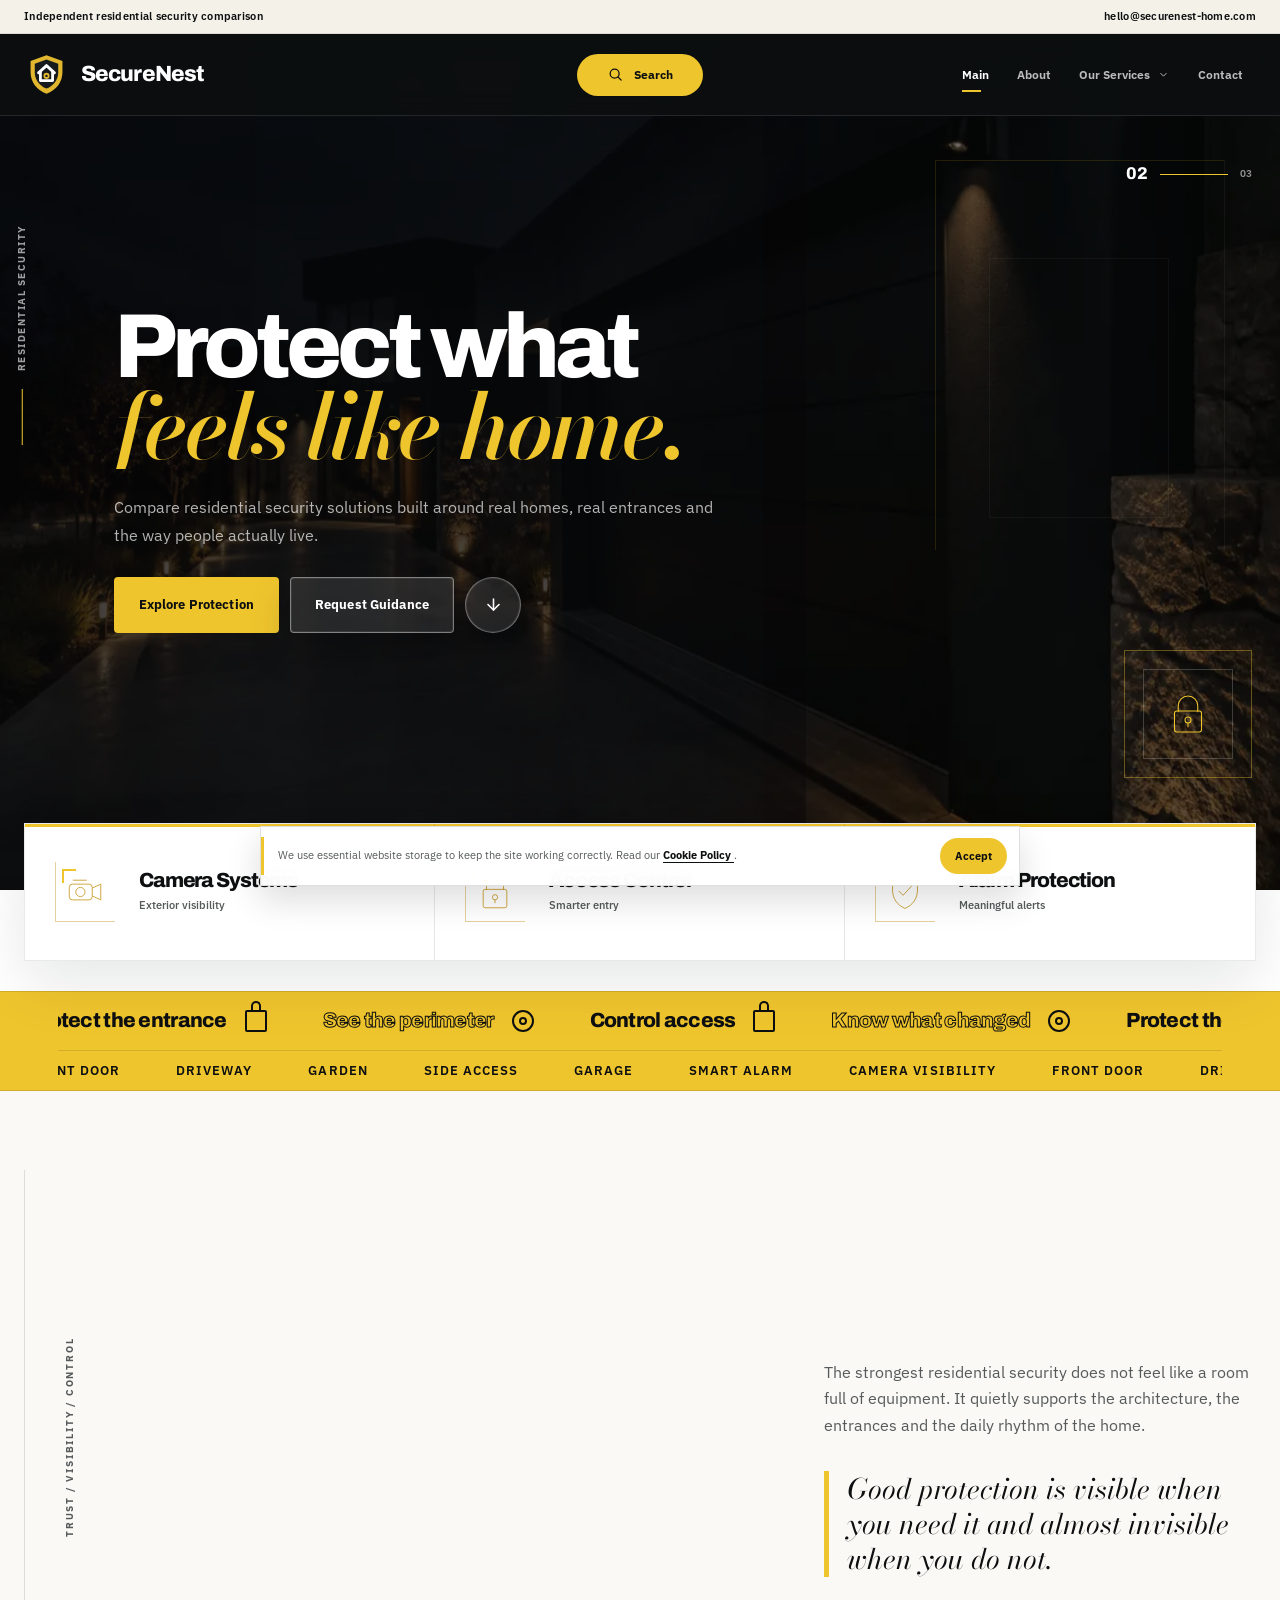
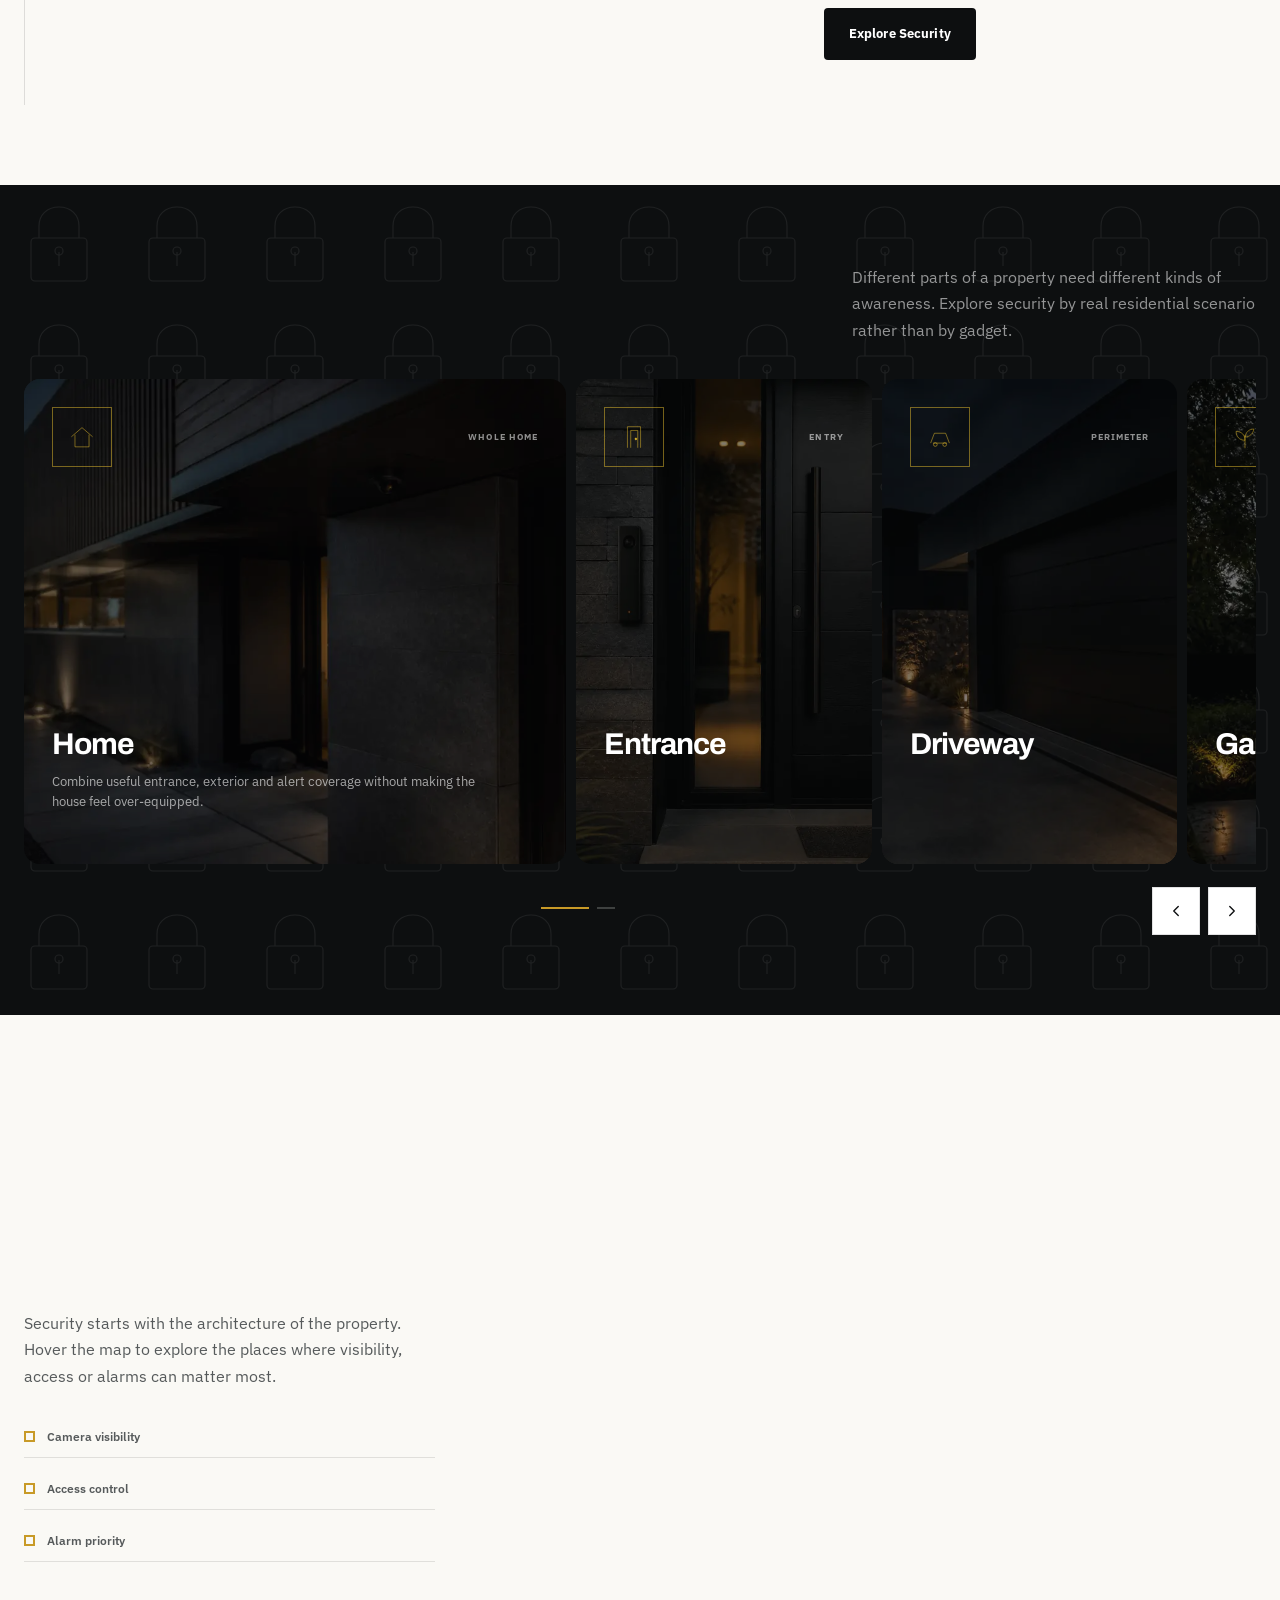
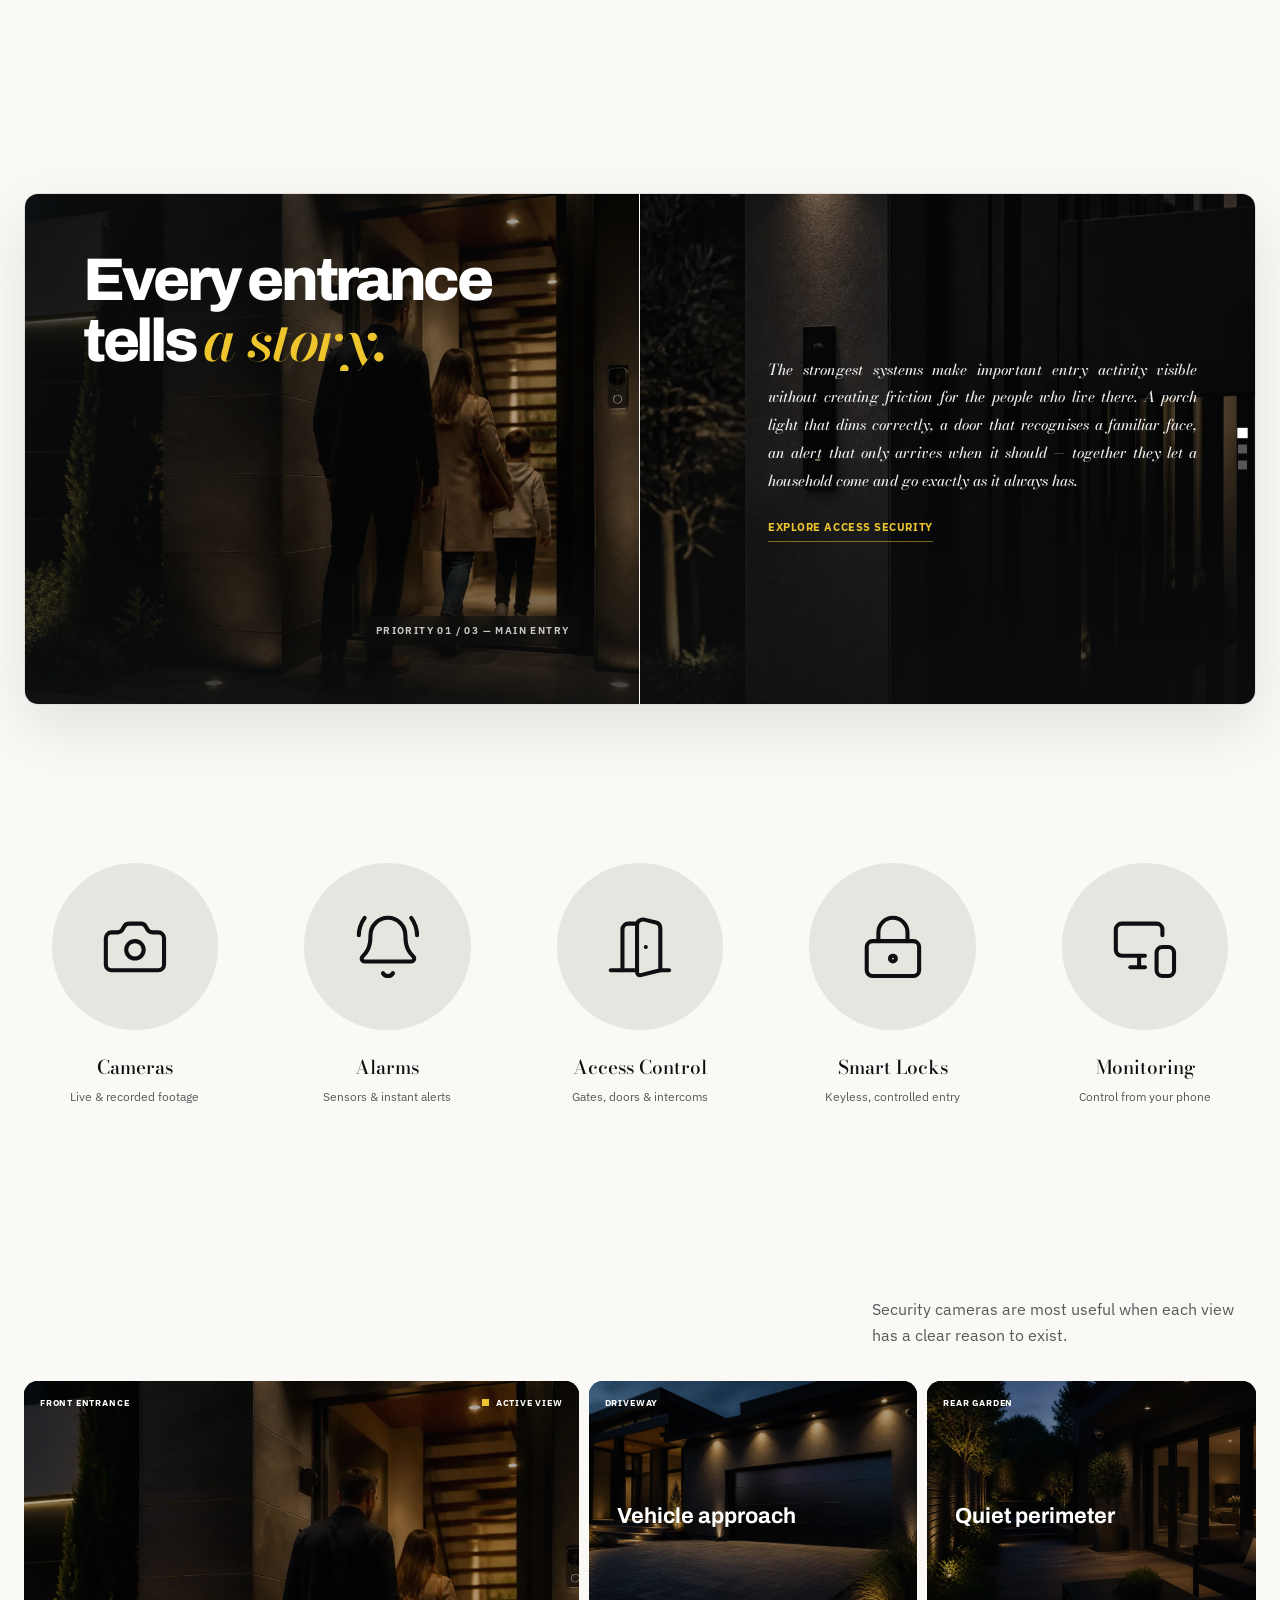
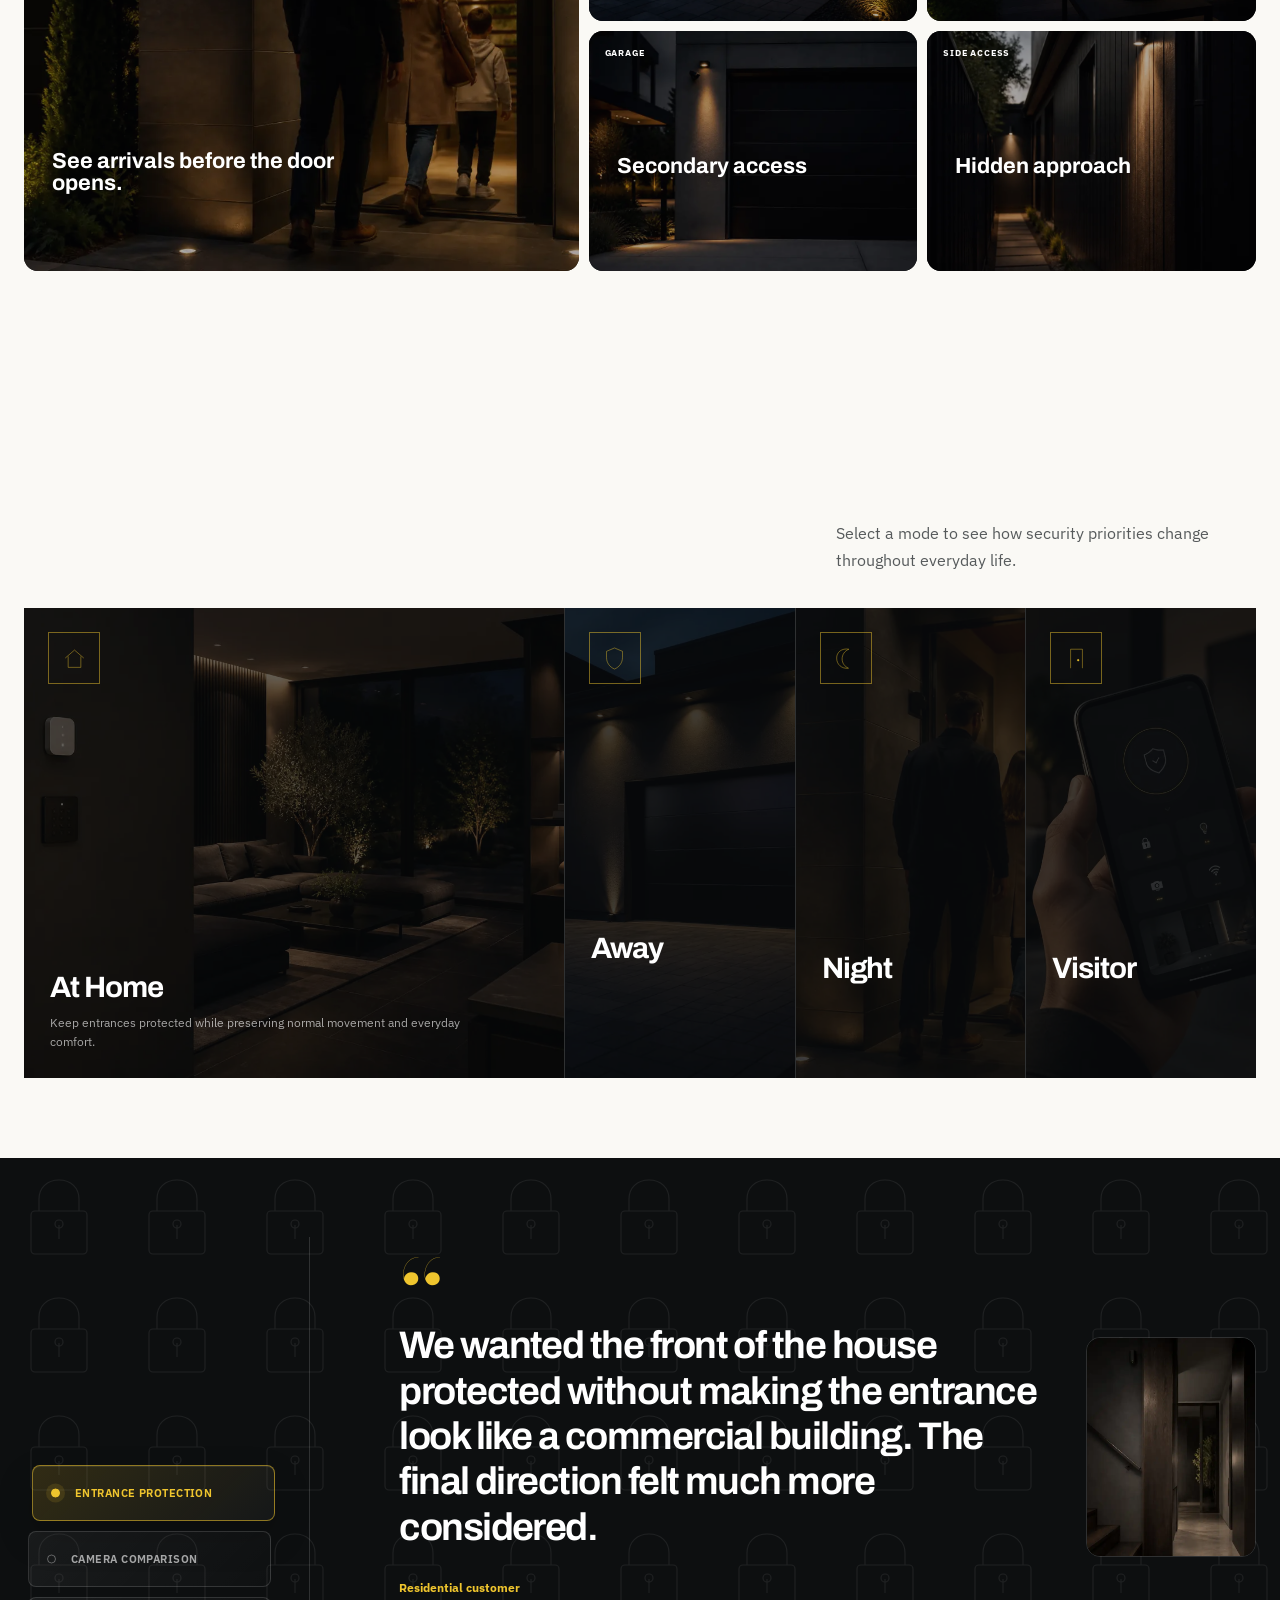
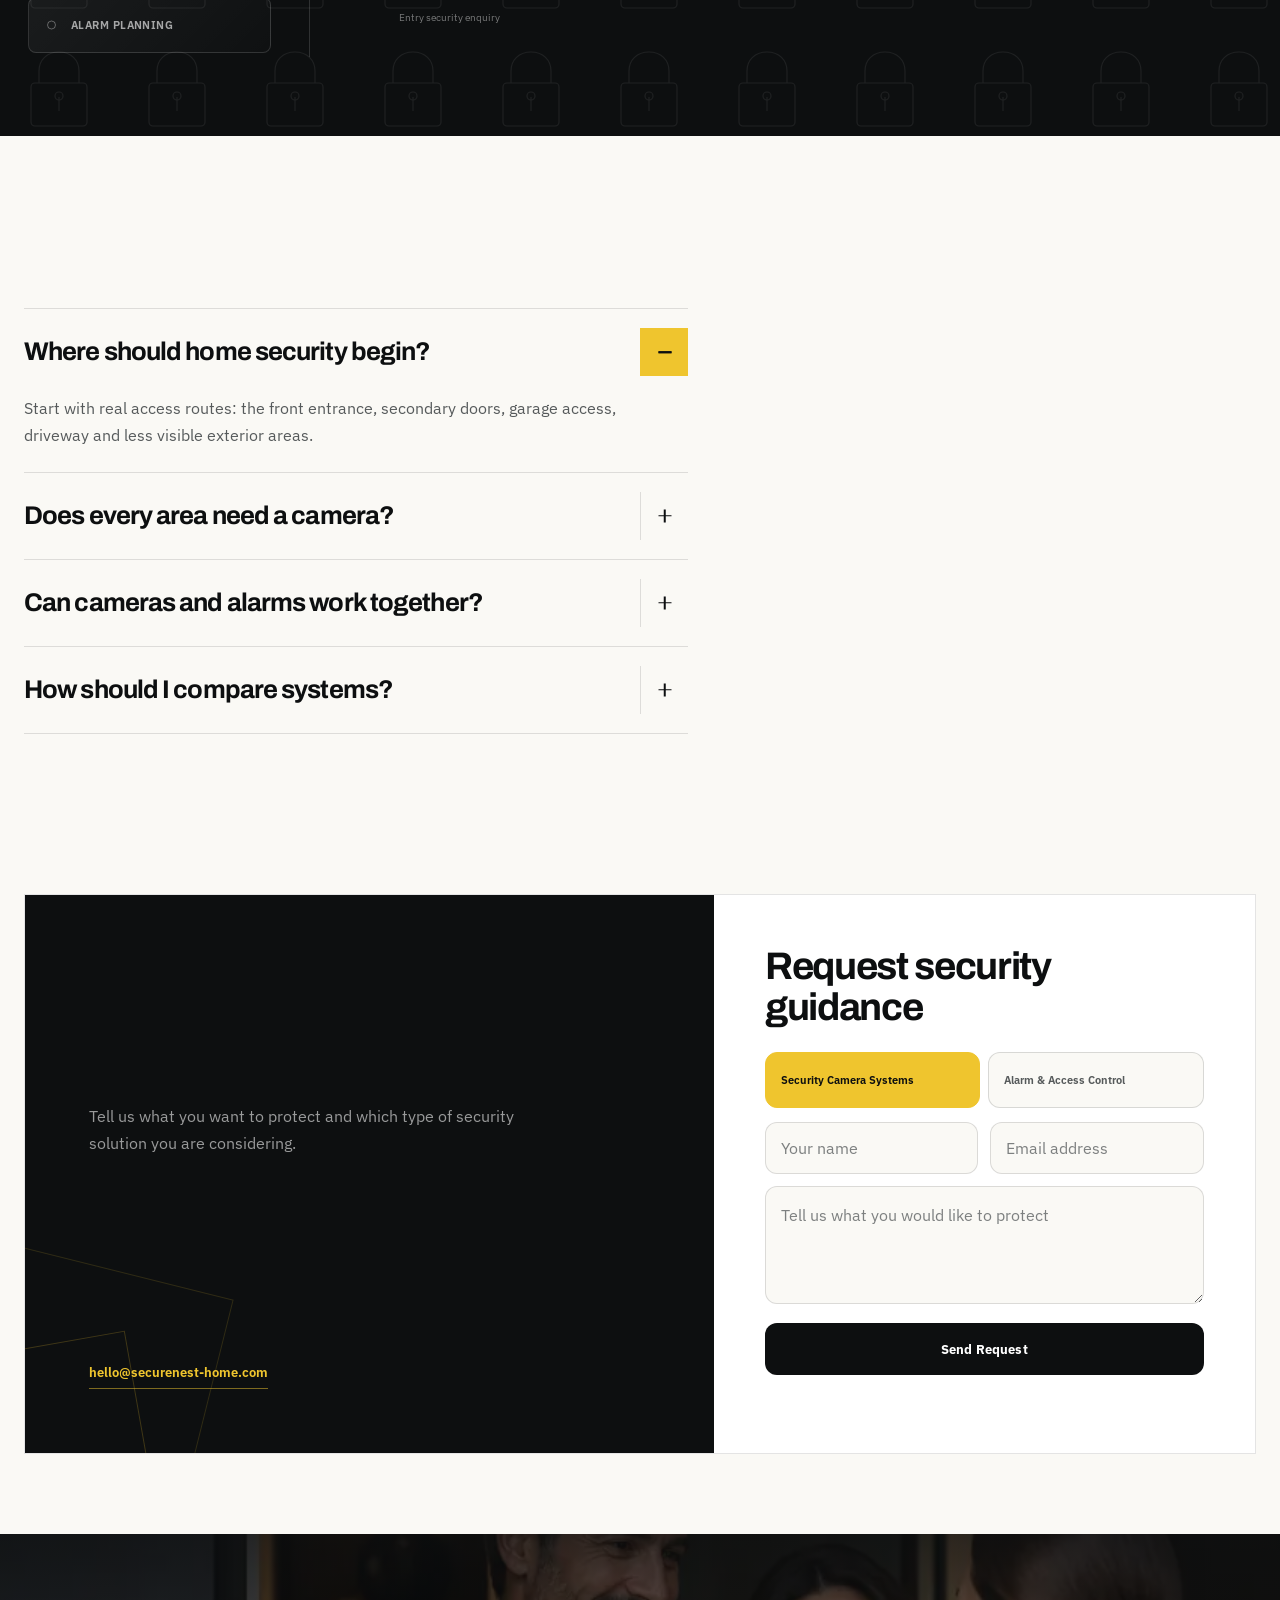
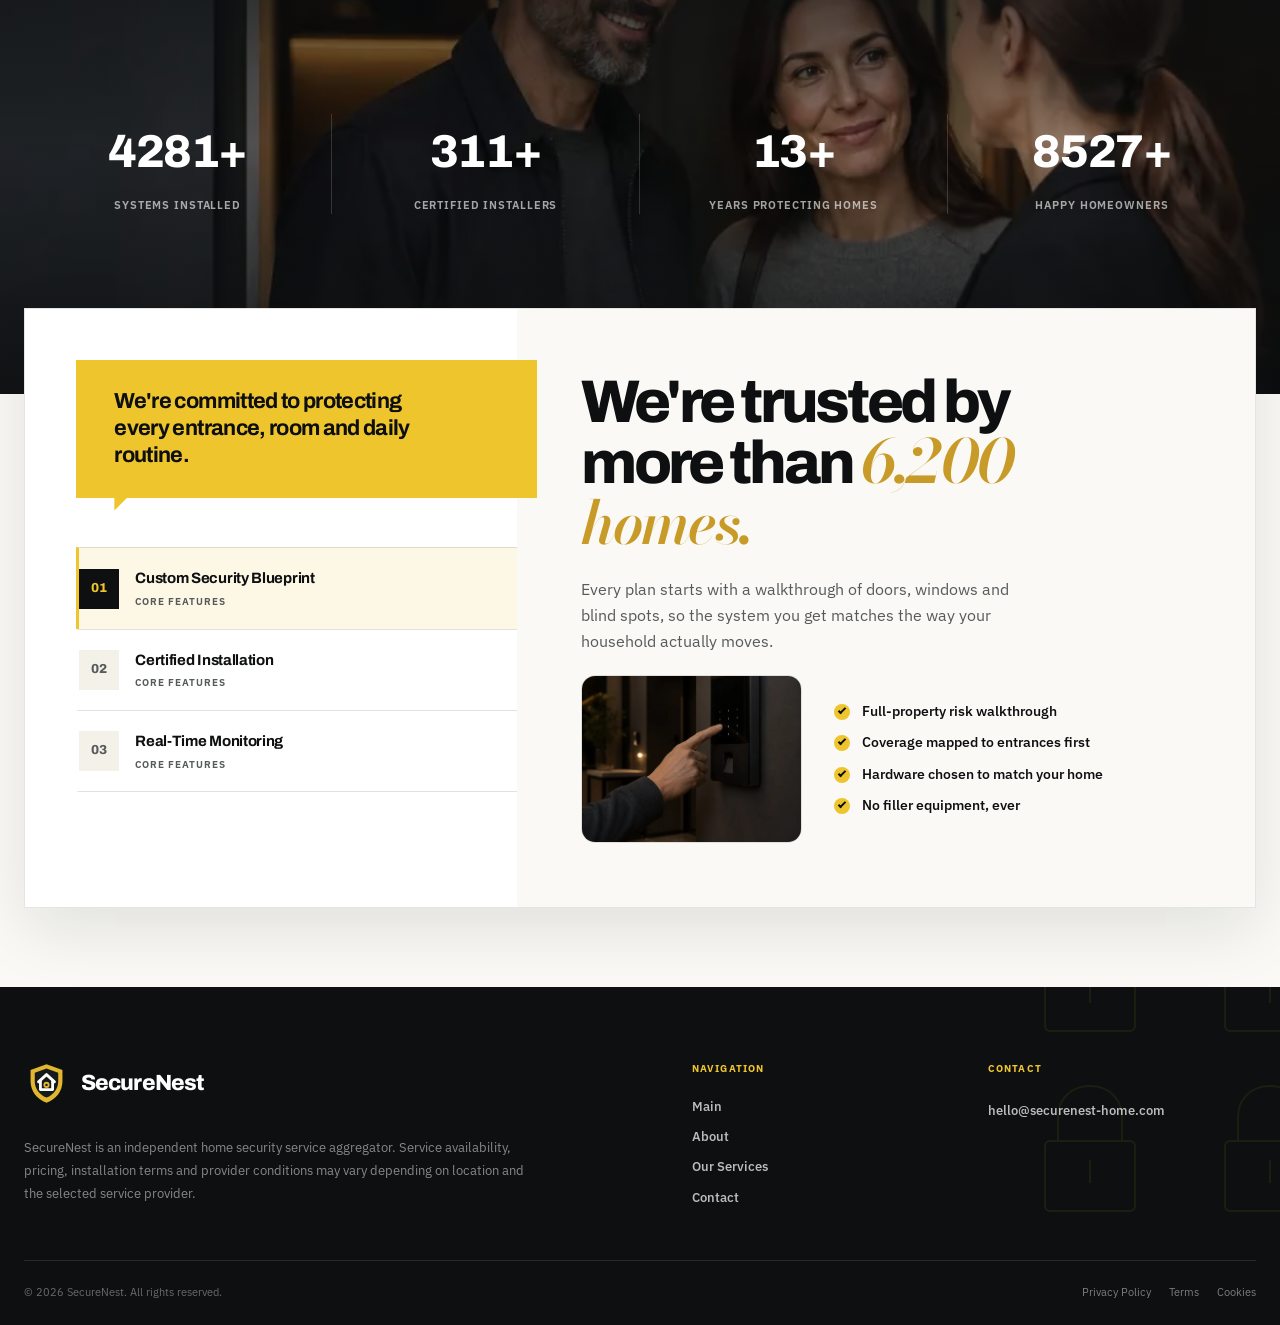
==== commit 2fdef952: "+" ====
--- a/index.html
+++ b/index.html
@@ -2422,9 +2422,19 @@
                         </div>
 
 
-                        <p class="camera-wall__caption">
-                            See arrivals before the door opens.
-                        </p>
+                        <div class="camera-wall__body">
+
+                            <p class="camera-wall__caption">
+                                See arrivals before the door opens.
+                            </p>
+
+                            <p class="camera-wall__description">
+                                A clear view of visitors, deliveries and
+                                late-night movement gives the front door
+                                context before anyone needs to answer it.
+                            </p>
+
+                        </div>
 
                     </article>
 
@@ -2444,9 +2454,19 @@
                             <span>Driveway</span>
                         </div>
 
-                        <p class="camera-wall__caption">
-                            Vehicle approach
-                        </p>
+                        <div class="camera-wall__body">
+
+                            <p class="camera-wall__caption">
+                                Vehicle approach
+                            </p>
+
+                            <p class="camera-wall__description">
+                                Driveway coverage catches cars, gates and
+                                garage activity early, so alerts feel useful
+                                instead of arriving after the moment passes.
+                            </p>
+
+                        </div>
 
                     </article>
 
@@ -2466,9 +2486,19 @@
                             <span>Rear garden</span>
                         </div>
 
-                        <p class="camera-wall__caption">
-                            Quiet perimeter
-                        </p>
+                        <div class="camera-wall__body">
+
+                            <p class="camera-wall__caption">
+                                Quiet perimeter
+                            </p>
+
+                            <p class="camera-wall__description">
+                                Garden-facing cameras watch slower, quieter
+                                edges of the property and help separate
+                                harmless motion from activity worth reviewing.
+                            </p>
+
+                        </div>
 
                     </article>
 
@@ -2488,9 +2518,19 @@
                             <span>Garage</span>
                         </div>
 
-                        <p class="camera-wall__caption">
-                            Secondary access
-                        </p>
+                        <div class="camera-wall__body">
+
+                            <p class="camera-wall__caption">
+                                Secondary access
+                            </p>
+
+                            <p class="camera-wall__description">
+                                Garage views protect tools, side doors and
+                                stored vehicles with a clean angle that keeps
+                                everyday access easy to understand.
+                            </p>
+
+                        </div>
 
                     </article>
 
@@ -2510,9 +2550,19 @@
                             <span>Side access</span>
                         </div>
 
-                        <p class="camera-wall__caption">
-                            Hidden approach
-                        </p>
+                        <div class="camera-wall__body">
+
+                            <p class="camera-wall__caption">
+                                Hidden approach
+                            </p>
+
+                            <p class="camera-wall__description">
+                                Side access coverage brings narrow paths and
+                                less visible entry points into the same calm,
+                                readable security picture.
+                            </p>
+
+                        </div>
 
                     </article>
 
--- a/assets/css/global.css
+++ b/assets/css/global.css
@@ -829,6 +829,18 @@
     position: relative;
 }
 
+.main-nav__item:has(.nav-dropdown)::after {
+    content: "";
+
+    position: absolute;
+
+    left: -10px;
+    right: -10px;
+    top: 100%;
+
+    height: 18px;
+}
+
 .main-nav__link,
 .main-nav__trigger {
     position: relative;
@@ -919,7 +931,9 @@
     position: absolute;
 
     right: 0;
-    top: calc(100% + 13px);
+    top: calc(100% + 8px);
+
+    z-index: 20;
 
     width: 320px;
 
@@ -948,6 +962,18 @@
         opacity var(--transition),
         visibility var(--transition),
         transform var(--transition);
+}
+
+.nav-dropdown::before {
+    content: "";
+
+    position: absolute;
+
+    left: 0;
+    right: 0;
+    top: -12px;
+
+    height: 12px;
 }
 
 .main-nav__item:hover
--- a/assets/css/index.css
+++ b/assets/css/index.css
@@ -1622,6 +1622,20 @@
 
 .access-split__slider {
     height: 100%;
+
+    overflow: hidden;
+}
+
+.access-split__slider
+.swiper-wrapper,
+.access-split__slider
+.swiper-slide {
+    height: 100%;
+}
+
+.access-split__slider
+.swiper-slide {
+    overflow: hidden;
 }
 
 .access-split__spread {
@@ -1632,6 +1646,7 @@
         1fr;
 
     height: 100%;
+    min-height: 100%;
 }
 
 .access-split__panel {
@@ -1819,6 +1834,22 @@
         var(--white);
 }
 
+.access-split
+[data-aos="security-text"] {
+    opacity: 1;
+
+    transform:
+        none;
+
+    clip-path:
+        inset(
+            0
+            0
+            0
+            0
+        );
+}
+
 .access-split__label {
     width: fit-content;
 
@@ -2214,6 +2245,9 @@
     transition:
         filter
         520ms
+        var(--ease),
+        transform
+        520ms
         var(--ease);
 }
 
@@ -2239,7 +2273,17 @@
 .camera-wall__cell:hover
 .camera-wall__shade {
     background:
-        rgba(7, 9, 10, 0.22);
+        rgba(7, 9, 10, 0.64);
+}
+
+.camera-wall__cell:hover
+.camera-wall__image {
+    filter:
+        contrast(1.04)
+        brightness(0.72);
+
+    transform:
+        scale(1.035);
 }
 
 .camera-wall__overlay {
@@ -2286,13 +2330,25 @@
         var(--yellow);
 }
 
+.camera-wall__body {
+    position: absolute;
+
+    left:
+        clamp(18px, 2.2vw, 28px);
+    right:
+        clamp(18px, 2.2vw, 28px);
+    bottom:
+        clamp(18px, 2.2vw, 28px);
+
+    z-index: 1;
+
+    display: grid;
+
+    gap: 12px;
+}
+
 .camera-wall__caption {
-    position: absolute;
-
-    left: 18px;
-    bottom: 18px;
-
-    max-width: 260px;
+    max-width: 310px;
 
     margin: 0;
 
@@ -2312,6 +2368,58 @@
     font-weight: 700;
 
     line-height: 1.05;
+
+    transition:
+        transform
+        520ms
+        var(--ease);
+}
+
+.camera-wall__description {
+    max-width: 420px;
+
+    margin: 0;
+
+    color:
+        rgba(255, 255, 255, 0.78);
+
+    font-size:
+        clamp(
+            12px,
+            0.95vw,
+            14px
+        );
+
+    font-weight: 500;
+
+    line-height: 1.45;
+
+    opacity: 0;
+
+    transform:
+        translateY(12px);
+
+    transition:
+        opacity
+        420ms
+        var(--ease),
+        transform
+        520ms
+        var(--ease);
+}
+
+.camera-wall__cell:hover
+.camera-wall__caption {
+    transform:
+        translateY(-2px);
+}
+
+.camera-wall__cell:hover
+.camera-wall__description {
+    opacity: 1;
+
+    transform:
+        translateY(0);
 }
 
 
@@ -2947,8 +3055,8 @@
     display: grid;
 
     grid-template-columns:
-        minmax(0, 0.76fr)
-        minmax(0, 1.24fr);
+        minmax(0, 1.12fr)
+        minmax(360px, 0.88fr);
 
     min-height: 560px;
 
@@ -3069,9 +3177,9 @@
 .contact-console__form {
     padding:
         clamp(
-            38px,
-            5vw,
-            68px
+            34px,
+            4vw,
+            56px
         );
 }
 
@@ -3116,8 +3224,10 @@
         1px solid
         rgba(13, 15, 16, 0.14);
 
-    background:
-        var(--white);
+    border-radius: 12px;
+
+    background:
+        var(--paper);
 
     color:
         var(--gray-dark);
@@ -3148,6 +3258,80 @@
         var(--black);
 }
 
+.contact-console__form
+.form-grid {
+    gap: 12px;
+}
+
+.contact-console__form
+.form-field input,
+.contact-console__form
+.form-field textarea,
+.contact-console__form
+.form-field select {
+    border-color:
+        rgba(13, 15, 16, 0.13);
+
+    border-radius: 12px;
+
+    background:
+        var(--paper);
+
+    transition:
+        border-color var(--transition),
+        background-color var(--transition),
+        box-shadow var(--transition);
+}
+
+.contact-console__form
+.form-field input,
+.contact-console__form
+.form-field select {
+    min-height: 52px;
+
+    padding:
+        0 15px;
+}
+
+.contact-console__form
+.form-field textarea {
+    min-height: 118px;
+
+    padding:
+        15px;
+}
+
+.contact-console__form
+.form-field input:focus,
+.contact-console__form
+.form-field textarea:focus,
+.contact-console__form
+.form-field select:focus {
+    border-color:
+        var(--mustard);
+
+    background:
+        var(--white);
+
+    box-shadow:
+        0 0 0 4px rgba(200, 154, 39, 0.12);
+}
+
+.contact-console__form
+.form-field input::placeholder,
+.contact-console__form
+.form-field textarea::placeholder {
+    color:
+        rgba(86, 90, 91, 0.76);
+}
+
+.contact-console__form
+.btn {
+    width: 100%;
+
+    border-radius: 12px;
+}
+
 
 
 
@@ -3552,20 +3736,15 @@
     }
 
     .access-split__frame {
-        height:
-            clamp(
-                560px,
-                150vw,
-                760px
-            );
+        height: 760px;
     }
 
     .access-split__spread {
         grid-template-columns: 1fr;
 
         grid-template-rows:
-            1fr
-            1fr;
+            minmax(330px, 0.95fr)
+            minmax(0, 1.05fr);
     }
 
     .access-split__panel--title {
@@ -3583,20 +3762,30 @@
                 8vw,
                 38px
             );
+
+        text-align: center;
     }
 
     .access-split__panel--desc
     .access-split__panel-inner {
+        align-items: center;
+
         padding-left:
             clamp(
                 28px,
                 8vw,
                 54px
             );
+
+        text-align: center;
     }
 
     .access-split__label {
-        margin-left: 0;
+        margin-inline: auto;
+    }
+
+    .access-split__quote {
+        text-align: center;
     }
 
     .explore-departments__row {
@@ -3623,6 +3812,18 @@
     .camera-wall__cell:nth-child(5) {
         grid-column: auto;
         grid-row: auto;
+    }
+
+    .camera-wall__shade {
+        background:
+            rgba(7, 9, 10, 0.58);
+    }
+
+    .camera-wall__description {
+        opacity: 1;
+
+        transform:
+            translateY(0);
     }
 
     .protection-modes__header {
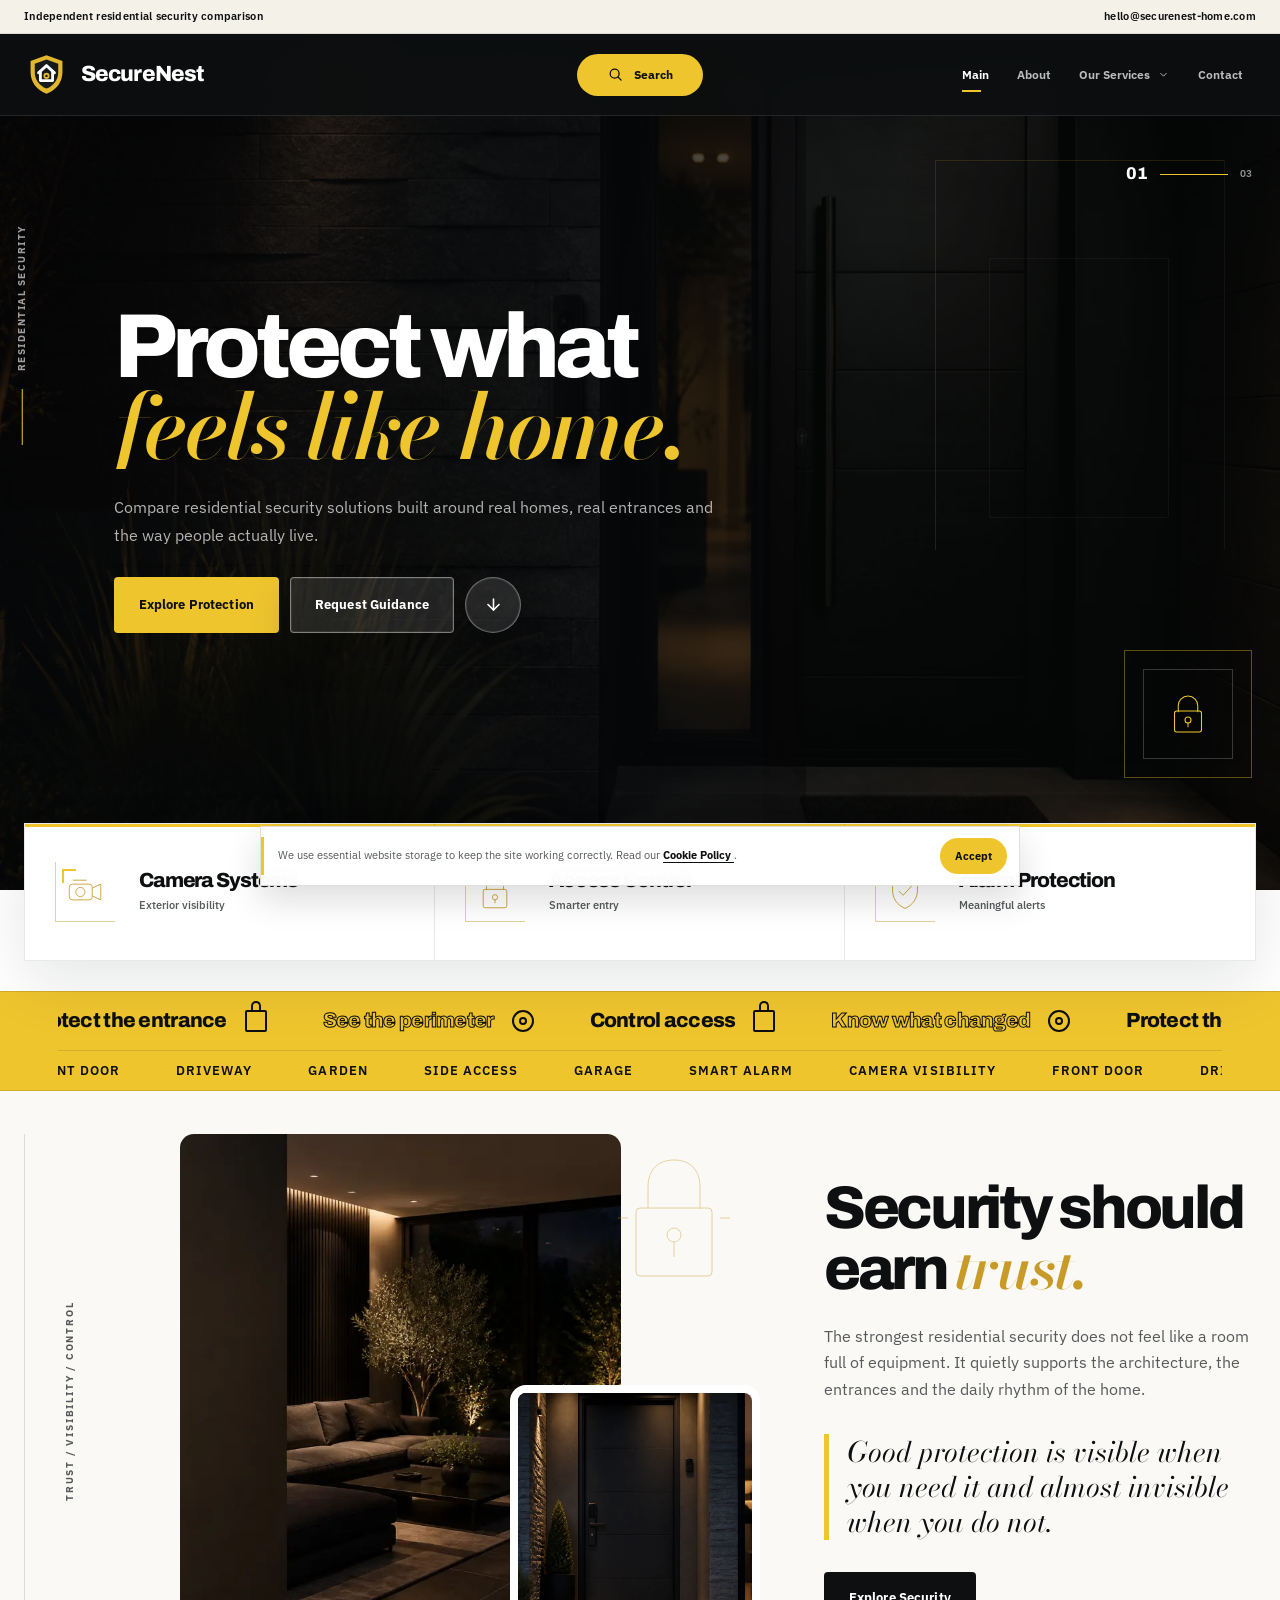
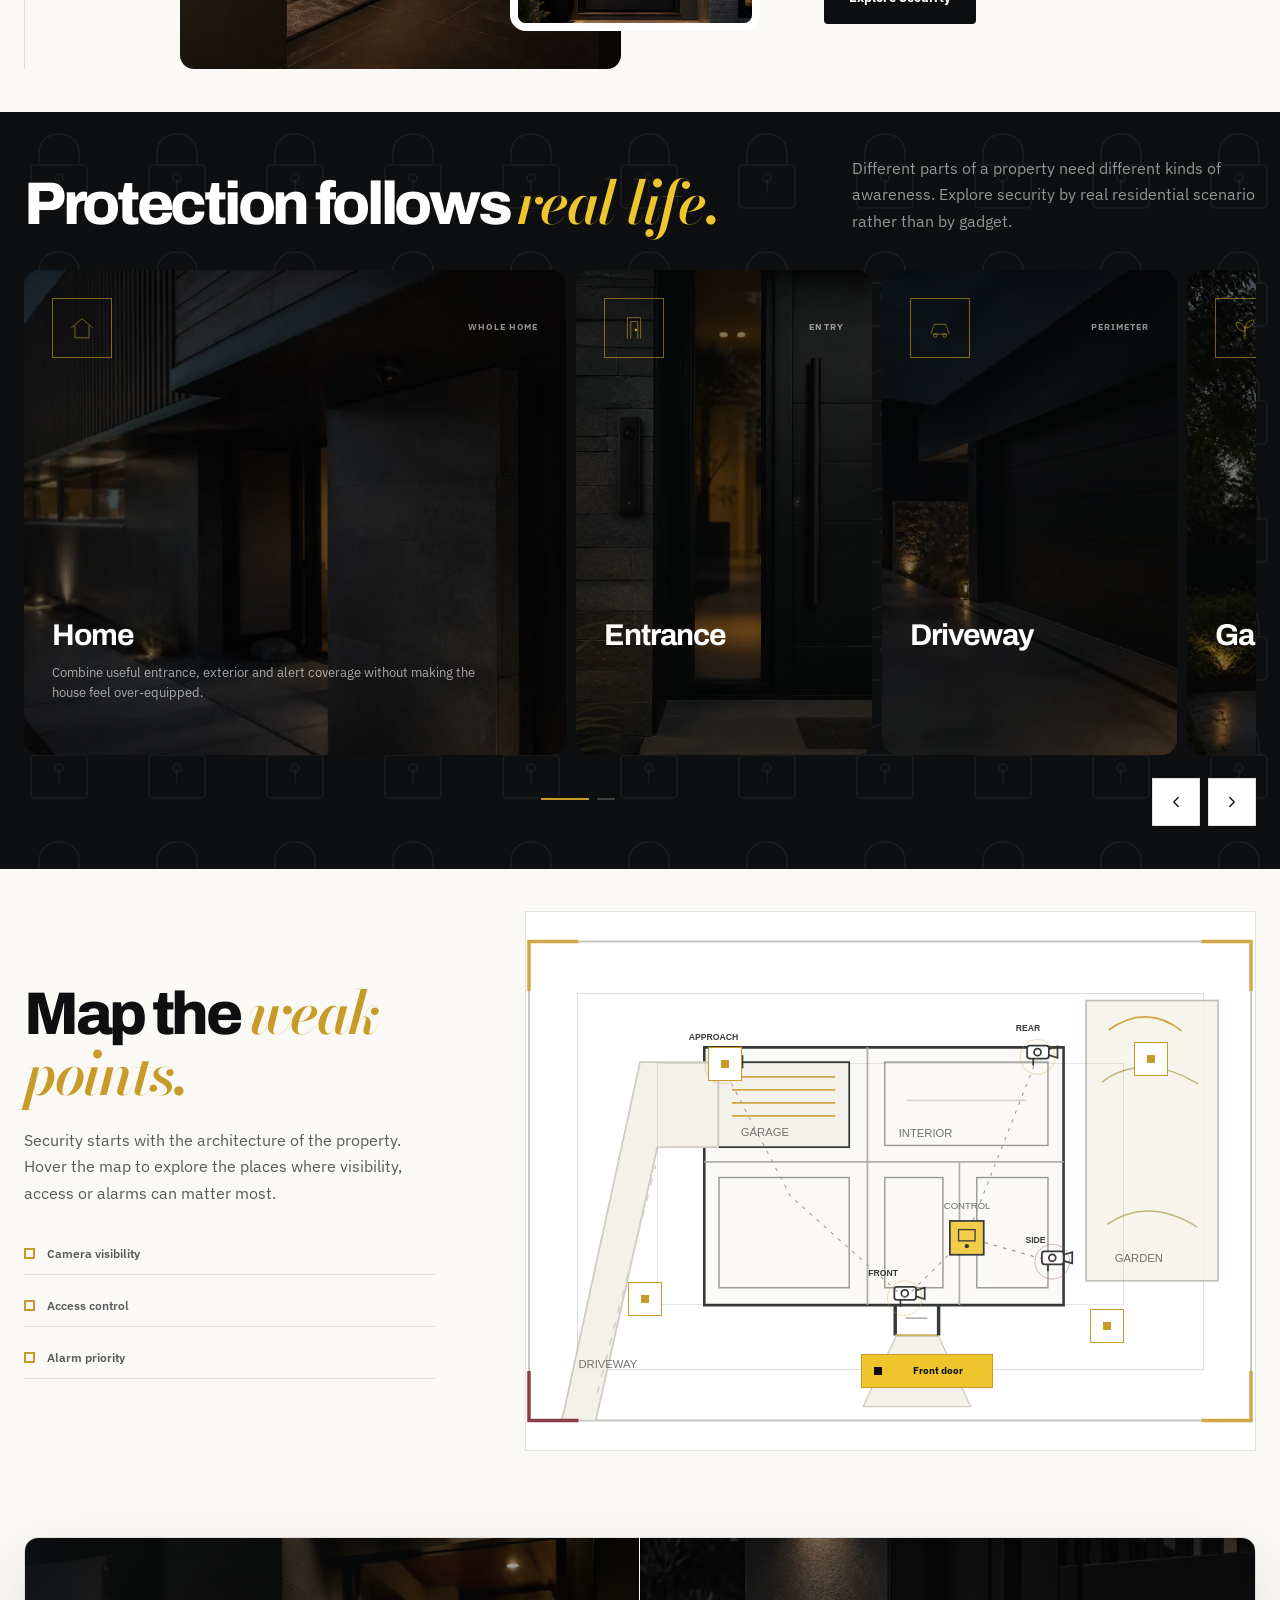
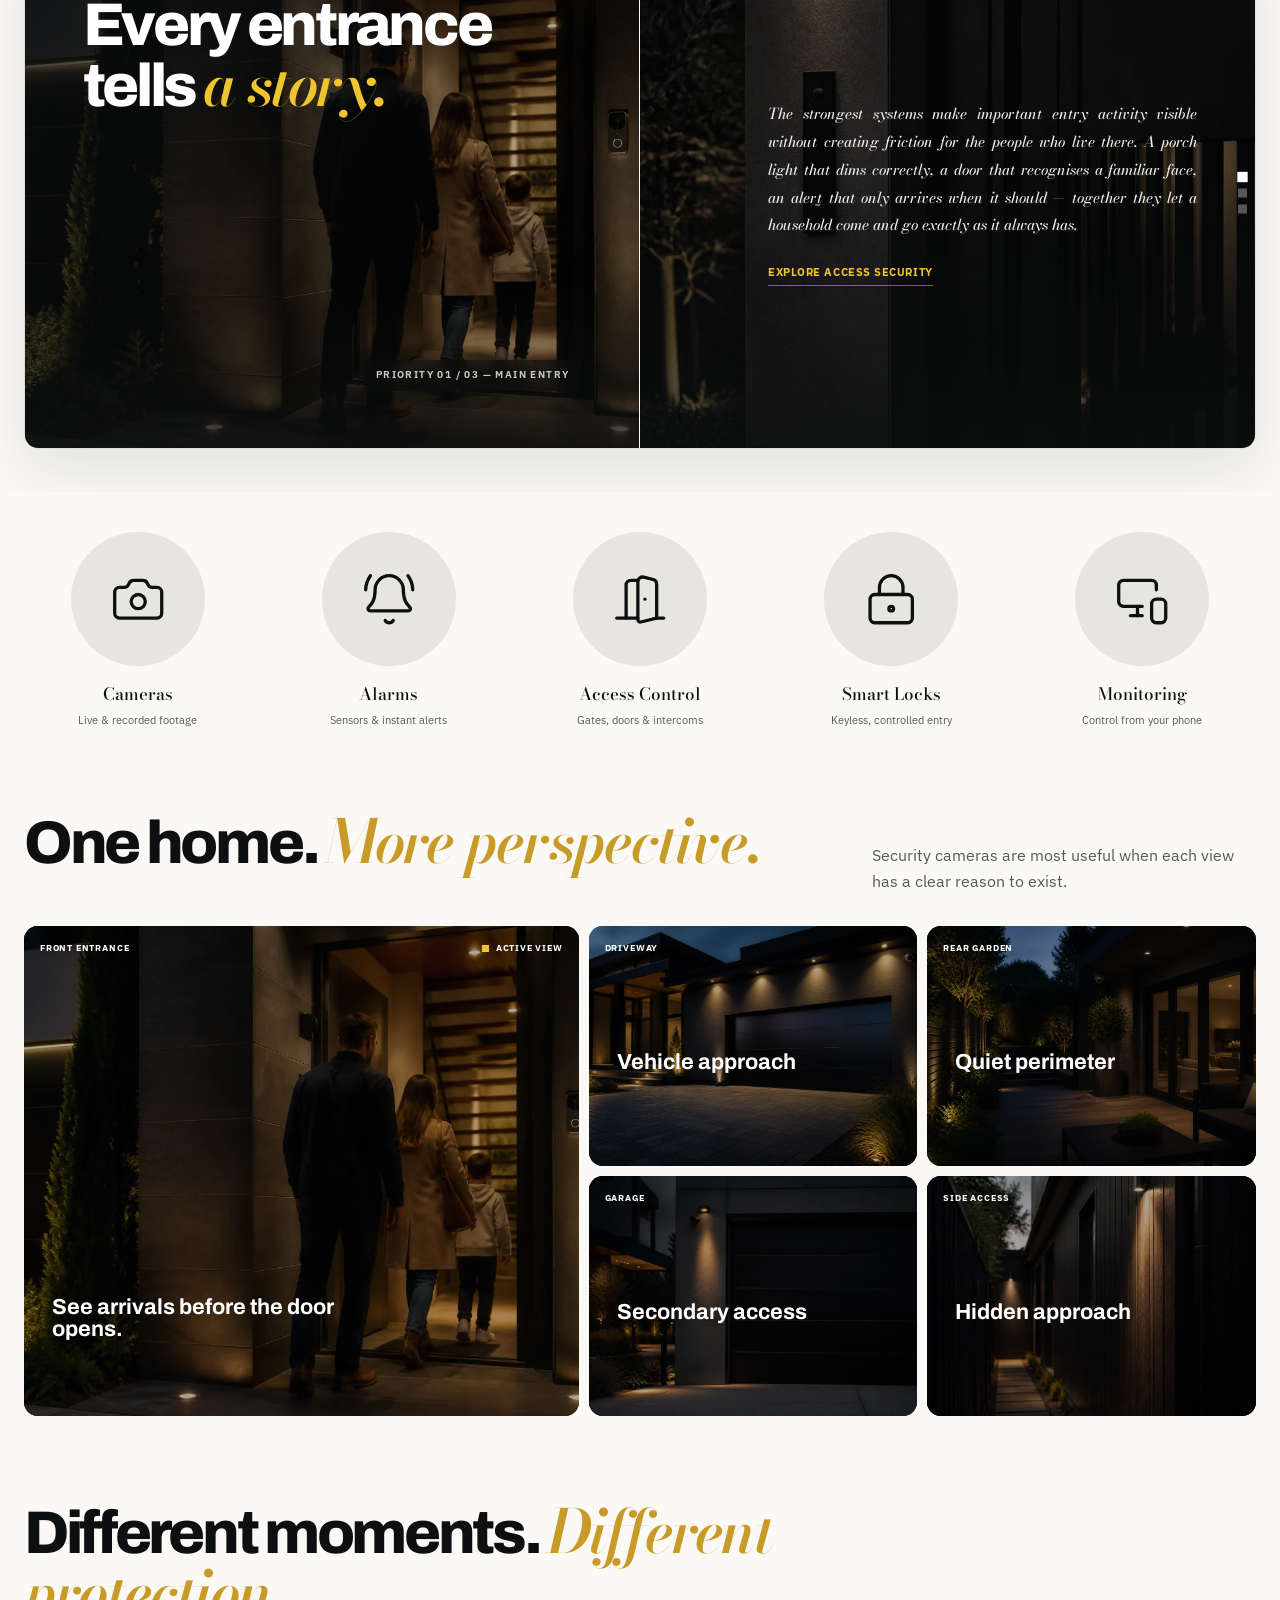
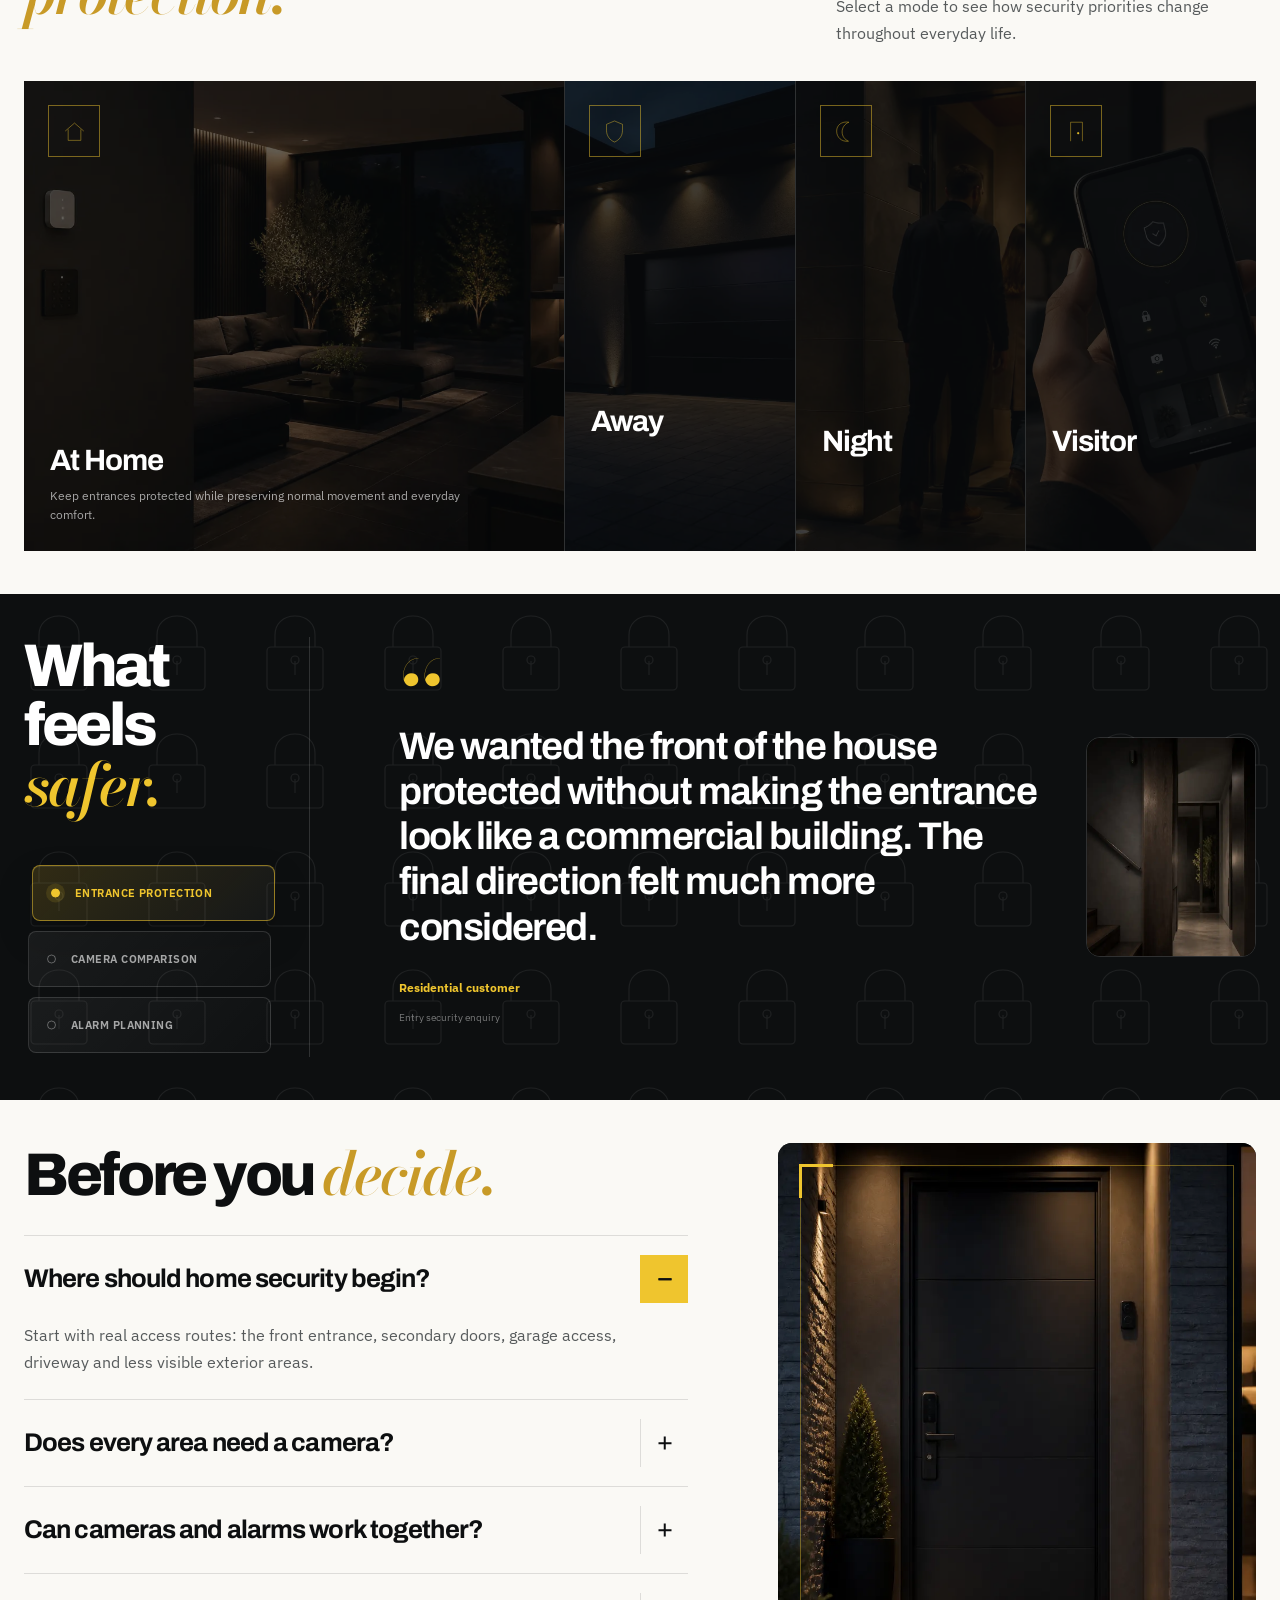
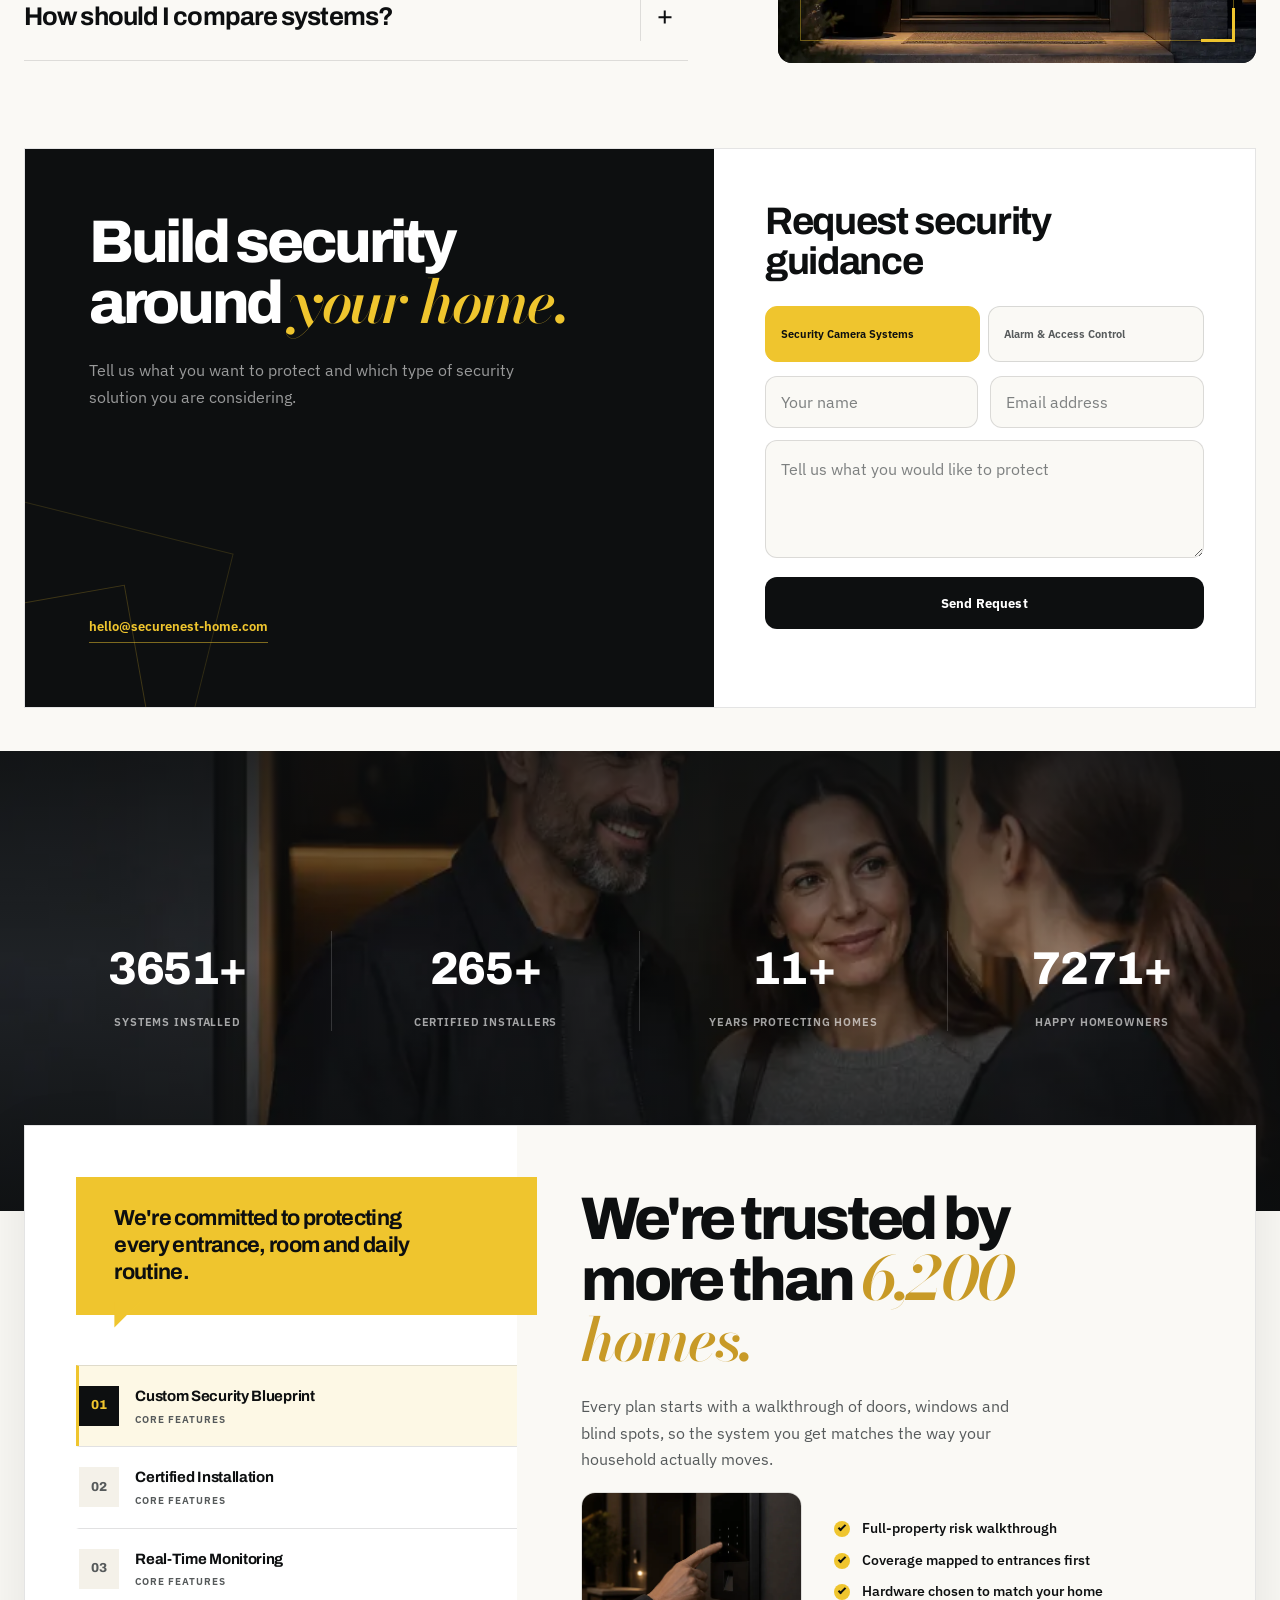
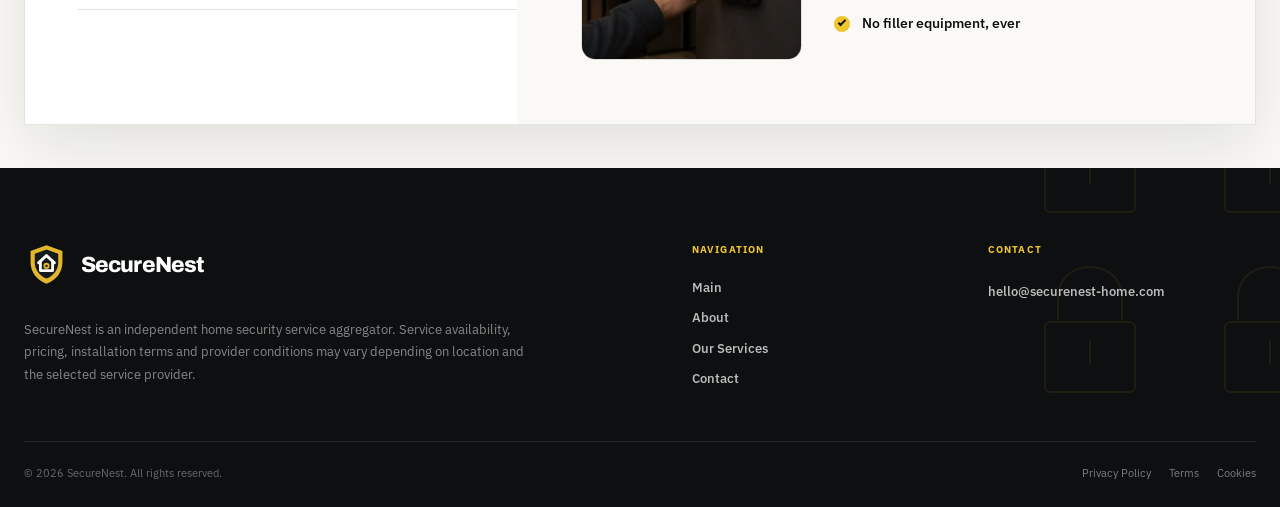
==== commit b6932853: "+" ====
--- a/index.html
+++ b/index.html
@@ -725,7 +725,6 @@
                     <a
                         class="security-rail__item"
                         href="security-camera-systems.html"
-                        data-aos="security-lift"
                     >
 
                         <div class="security-rail__icon">
@@ -784,8 +783,6 @@
                     <a
                         class="security-rail__item"
                         href="alarm-access-control.html"
-                        data-aos="security-lift"
-                        data-aos-delay="70"
                     >
 
                         <div class="security-rail__icon">
@@ -842,8 +839,6 @@
                     <a
                         class="security-rail__item"
                         href="#protection-modes"
-                        data-aos="security-lift"
-                        data-aos-delay="140"
                     >
 
                         <div class="security-rail__icon">
@@ -1047,9 +1042,7 @@
 
 
                 <div
-                    class="trust-editorial__media"
-                    data-aos="security-shutter"
-                >
+                    class="trust-editorial__media">
 
                     <img
                         class="trust-editorial__main-photo reveal-image"
@@ -1111,7 +1104,7 @@
 
                     <h2
                         class="trust-editorial__title"
-                        data-aos="security-text"
+                        data-aos="fade-up"
                     >
                         Security should earn
                         <span class="accent-serif accent-mustard">
@@ -1122,7 +1115,7 @@
 
                     <p
                         class="trust-editorial__copy"
-                        data-aos="security-line"
+                        data-aos="fade-up"
                     >
                         The strongest residential security does not
                         feel like a room full of equipment. It quietly
@@ -1133,7 +1126,7 @@
 
                     <div
                         class="trust-editorial__statement"
-                        data-aos="security-lift"
+                        data-aos="fade-up"
                     >
 
                         <span class="trust-editorial__statement-line"></span>
@@ -1176,7 +1169,7 @@
 
                     <h2
                         class="section-heading__title"
-                        data-aos="security-text"
+                        data-aos="fade-up"
                     >
                         Protection follows
                         <span class="accent-serif accent-yellow">
@@ -1186,7 +1179,7 @@
 
                     <p
                         class="security-scenarios__copy"
-                        data-aos="security-line"
+                        data-aos="fade-up"
                     >
                         Different parts of a property need different
                         kinds of awareness. Explore security by real
@@ -1632,7 +1625,7 @@
 
                 <div class="protection-map__intro">
 
-                    <h2 data-aos="security-text">
+                    <h2 data-aos="fade-up">
                         Map the
                         <span class="accent-serif accent-mustard">
                             weak points.
@@ -1641,7 +1634,7 @@
 
                     <p
                         class="protection-map__copy"
-                        data-aos="security-line"
+                        data-aos="fade-up"
                     >
                         Security starts with the architecture of the
                         property. Hover the map to explore the places
@@ -1673,9 +1666,7 @@
 
 
                 <div
-                    class="protection-map__canvas"
-                    data-aos="security-shutter"
-                >
+                    class="protection-map__canvas">
 
                     <img
                         class="protection-map__house"
@@ -1778,9 +1769,7 @@
                                         <div class="access-split__panel-inner">
 
                                             <h2
-                                                class="access-split__title"
-                                                data-aos="security-text"
-                                            >
+                                                class="access-split__title">
                                                 Every entrance tells
                                                 <span class="accent-serif accent-yellow">
                                                     a story.
@@ -1858,9 +1847,7 @@
                                         <div class="access-split__panel-inner">
 
                                             <h2
-                                                class="access-split__title"
-                                                data-aos="security-text"
-                                            >
+                                                class="access-split__title">
                                                 Alerts that actually
                                                 <span class="accent-serif accent-yellow">
                                                     matter.
@@ -1936,9 +1923,7 @@
                                         <div class="access-split__panel-inner">
 
                                             <h2
-                                                class="access-split__title"
-                                                data-aos="security-text"
-                                            >
+                                                class="access-split__title">
                                                 Access, held
                                                 <span class="accent-serif accent-yellow">
                                                     precisely.
@@ -2375,7 +2360,7 @@
 
                 <div class="camera-wall__header">
 
-                    <h2 data-aos="security-text">
+                    <h2 data-aos="fade-up">
                         One home.
                         <span class="accent-serif accent-mustard">
                             More perspective.
@@ -2384,7 +2369,7 @@
 
                     <p
                         class="camera-wall__copy"
-                        data-aos="security-line"
+                        data-aos="fade-up"
                     >
                         Security cameras are most useful when each view
                         has a clear reason to exist.
@@ -2584,7 +2569,7 @@
 
                 <div class="protection-modes__header">
 
-                    <h2 data-aos="security-text">
+                    <h2 data-aos="fade-up">
                         Different moments.
                         <span class="accent-serif accent-mustard">
                             Different protection.
@@ -2828,7 +2813,7 @@
 
                         <h2
                             class="editorial-reviews__title"
-                            data-aos="security-text"
+                            data-aos="fade-up"
                         >
                             What feels
                             <span class="accent-serif accent-yellow">
@@ -3002,7 +2987,7 @@
 
                     <h2
                         class="visual-faq__title"
-                        data-aos="security-text"
+                        data-aos="fade-up"
                     >
                         Before you
                         <span class="accent-serif accent-mustard">
@@ -3182,9 +3167,7 @@
 
 
                 <div
-                    class="visual-faq__media"
-                    data-aos="security-shutter"
-                >
+                    class="visual-faq__media">
 
                     <img
                         class="visual-faq__image is-active"
@@ -3248,7 +3231,7 @@
 
                             <h2
                                 class="contact-console__title"
-                                data-aos="security-text"
+                                data-aos="fade-up"
                             >
                                 Build security around
                                 <span class="accent-serif accent-yellow">
@@ -3517,7 +3500,7 @@
 
                         <div
                             class="trust-metrics__callout"
-                            data-aos="security-lift"
+                            data-aos="fade-up"
                         >
                             <p class="trust-metrics__callout-text">
                                 We're committed to protecting every
--- a/assets/css/global.css
+++ b/assets/css/global.css
@@ -31,6 +31,8 @@
 
     --header-info-height: 34px;
     --header-main-height: 82px;
+    --section-padding-block:
+        clamp(40px, 3.35vw, 48px);
 
     --border-dark:
         rgba(255, 255, 255, 0.12);
@@ -225,7 +227,7 @@
     position: relative;
 
     padding:
-        clamp(70px, 6.2vw, 102px)
+        var(--section-padding-block)
         0;
 
     overflow: hidden;
@@ -483,6 +485,9 @@
 
     display: inline-flex;
 
+    width: fit-content;
+    max-width: 100%;
+
     align-items: center;
     justify-content: center;
 
@@ -500,6 +505,8 @@
     font-weight: 700;
 
     letter-spacing: 0.01em;
+    line-height: 1.2;
+    text-align: center;
 
     cursor: pointer;
 
@@ -2347,123 +2354,42 @@
 [data-aos] {
     will-change:
         opacity,
-        transform,
-        clip-path;
-}
-
-
-
-
-[data-aos="security-text"] {
-    opacity: 0;
-
+        transform;
+}
+
+
+
+
+body:not(.aos-ready) [data-aos],
+[data-aos]:not(.aos-init) {
+    opacity: 1 !important;
+
+    transform:
+        none !important;
+}
+
+[data-aos="fade-up"] {
     transform:
         translate3d(
             0,
-            34px,
+            22px,
             0
         );
-
-    clip-path:
-        inset(
-            0
-            0
-            100%
-            0
-        );
-}
-
-[data-aos="security-text"].aos-animate {
-    opacity: 1;
-
+}
+
+[data-aos="fade-left"] {
     transform:
         translate3d(
-            0,
+            24px,
             0,
             0
         );
-
-    clip-path:
-        inset(
-            0
-            0
-            0
-            0
-        );
-}
-
-
-
-
-[data-aos="security-line"] {
-    opacity: 0;
-
+}
+
+[data-aos="fade-right"] {
     transform:
         translate3d(
-            42px,
-            0,
-            0
-        );
-}
-
-[data-aos="security-line"].aos-animate {
-    opacity: 1;
-
-    transform:
-        translate3d(
-            0,
-            0,
-            0
-        );
-}
-
-
-
-
-[data-aos="security-shutter"] {
-    opacity: 0;
-
-    clip-path:
-        inset(
-            0
-            100%
-            0
-            0
-        );
-}
-
-[data-aos="security-shutter"].aos-animate {
-    opacity: 1;
-
-    clip-path:
-        inset(
-            0
-            0
-            0
-            0
-        );
-}
-
-
-
-
-[data-aos="security-lift"] {
-    opacity: 0;
-
-    transform:
-        translate3d(
-            0,
-            20px,
-            0
-        );
-}
-
-[data-aos="security-lift"].aos-animate {
-    opacity: 1;
-
-    transform:
-        translate3d(
-            0,
+            -24px,
             0,
             0
         );
@@ -2502,6 +2428,9 @@
     :root {
         --header-main-height:
             74px;
+
+        --section-padding-block:
+            clamp(34px, 4.5vw, 40px);
     }
 
     .header-main__inner {
@@ -2528,6 +2457,33 @@
             1fr;
 
         gap: 18px;
+
+        max-width: 860px;
+
+        justify-items: center;
+
+        margin-inline: auto;
+
+        text-align: center;
+    }
+
+    .section-heading__title {
+        max-width:
+            min(
+                100%,
+                760px
+            );
+
+        margin-inline: auto;
+
+        text-align: center;
+        text-wrap: balance;
+    }
+
+    .section-heading__copy {
+        margin-inline: auto;
+
+        text-align: center;
     }
 
     .footer-main {
@@ -2547,6 +2503,9 @@
 
         --header-main-height:
             68px;
+
+        --section-padding-block:
+            clamp(26px, 7.5vw, 32px);
     }
 
     .container {
@@ -2557,11 +2516,6 @@
             );
     }
 
-    .section {
-        padding:
-            62px 0;
-    }
-
     h1 {
         font-size:
             clamp(48px, 14vw, 72px);
--- a/assets/css/index.css
+++ b/assets/css/index.css
@@ -1834,22 +1834,6 @@
         var(--white);
 }
 
-.access-split
-[data-aos="security-text"] {
-    opacity: 1;
-
-    transform:
-        none;
-
-    clip-path:
-        inset(
-            0
-            0
-            0
-            0
-        );
-}
-
 .access-split__label {
     width: fit-content;
 
@@ -1938,6 +1922,13 @@
 
 .explore-departments {
     background: var(--paper);
+
+    padding-block:
+        clamp(
+            28px,
+            3.2vw,
+            40px
+        );
 }
 
 .explore-departments__row {
@@ -1948,9 +1939,9 @@
 
     gap:
         clamp(
-            16px,
-            2.4vw,
-            32px
+            12px,
+            1.8vw,
+            24px
         );
 }
 
@@ -1968,19 +1959,19 @@
 
     width:
         clamp(
-            132px,
-            13vw,
-            208px
+            112px,
+            10.5vw,
+            164px
         );
 
     height:
         clamp(
-            132px,
-            13vw,
-            208px
-        );
-
-    margin-bottom: 22px;
+            112px,
+            10.5vw,
+            164px
+        );
+
+    margin-bottom: 14px;
 }
 
 .explore-departments__mask {
@@ -2105,8 +2096,8 @@
     border-radius: 4px;
 
     padding:
-        5px
-        10px;
+        4px
+        8px;
 
     background: var(--black);
 
@@ -2114,7 +2105,7 @@
 
     color: var(--white);
 
-    font-size: 10px;
+    font-size: 9px;
     font-weight: 650;
     letter-spacing: 0.02em;
     white-space: nowrap;
@@ -2140,10 +2131,10 @@
 }
 
 .explore-departments__name {
-    margin-bottom: 4px;
+    margin-bottom: 2px;
 
     font-family: var(--font-accent);
-    font-size: 19px;
+    font-size: 17px;
     font-weight: 500;
 
     transition:
@@ -2161,7 +2152,7 @@
 .explore-departments__meta {
     color: var(--gray-dark);
 
-    font-size: 12px;
+    font-size: 11px;
 }
 
 
@@ -3338,7 +3329,28 @@
 @media (max-width: 1180px) {
 
     .hero__content {
-        margin-left: 54px;
+        margin-inline: auto;
+
+        text-align: center;
+    }
+
+    .hero__title {
+        max-width: 860px;
+
+        margin-inline: auto;
+
+        text-align: center;
+        text-wrap: balance;
+    }
+
+    .hero__copy {
+        margin-inline: auto;
+
+        text-align: center;
+    }
+
+    .hero__actions {
+        justify-content: center;
     }
 
     .trust-editorial__layout {
@@ -3407,7 +3419,7 @@
     }
 
     .hero__content {
-        margin-left: 0;
+        margin-inline: auto;
     }
 
     .hero__security-mark {
@@ -3423,11 +3435,36 @@
     .security-rail__item {
         min-height: 102px;
 
+        grid-template-columns: 1fr;
+
+        justify-items: center;
+
+        gap: 12px;
+
         border-right: 0;
 
         border-bottom:
             1px solid
             rgba(13, 15, 16, 0.1);
+
+        text-align: center;
+    }
+
+    .security-rail__title {
+        max-width: 520px;
+
+        margin-inline: auto;
+
+        text-align: center;
+        text-wrap: balance;
+    }
+
+    .security-rail__hint {
+        max-width: 420px;
+
+        margin-inline: auto;
+
+        text-align: center;
     }
 
     .security-rail__item:last-child {
@@ -3453,6 +3490,131 @@
             1fr;
 
         gap: 18px;
+
+        max-width: 820px;
+
+        justify-items: center;
+
+        margin-inline: auto;
+
+        text-align: center;
+    }
+
+    .security-scenarios__header h2,
+    .camera-wall__header h2,
+    .protection-modes__header h2 {
+        max-width:
+            min(
+                100%,
+                760px
+            );
+
+        margin-inline: auto;
+
+        text-align: center;
+        text-wrap: balance;
+    }
+
+    .security-scenarios__copy,
+    .camera-wall__copy,
+    .protection-modes__copy {
+        margin-inline: auto;
+
+        text-align: center;
+    }
+
+    .trust-editorial__content,
+    .visual-faq__layout > div:first-child,
+    .contact-console__identity > div:first-child {
+        max-width: 760px;
+
+        margin-inline: auto;
+
+        text-align: center;
+    }
+
+    .trust-editorial__title,
+    .visual-faq__title,
+    .contact-console__title {
+        margin-inline: auto;
+
+        text-align: center;
+        text-wrap: balance;
+    }
+
+    .trust-editorial__copy,
+    .contact-console__copy {
+        margin-inline: auto;
+
+        text-align: center;
+    }
+
+    .trust-editorial__content .btn {
+        margin-inline: auto;
+    }
+
+    .access-split__frame {
+        height: 760px;
+    }
+
+    .access-split__spread {
+        grid-template-columns: 1fr;
+
+        grid-template-rows:
+            minmax(330px, 0.95fr)
+            minmax(0, 1.05fr);
+    }
+
+    .access-split__panel--title {
+        border-right: 0;
+
+        border-bottom:
+            1px solid
+            rgba(255, 255, 255, 0.14);
+    }
+
+    .access-split__panel--title
+    .access-split__panel-inner {
+        align-items: center;
+
+        justify-content: center;
+
+        text-align: center;
+    }
+
+    .access-split__title {
+        max-width:
+            min(
+                100%,
+                620px
+            );
+
+        margin-inline: auto;
+
+        text-align: center;
+        text-wrap: balance;
+    }
+
+    .access-split__label {
+        margin-inline: auto;
+    }
+
+    .access-split__panel--desc
+    .access-split__panel-inner {
+        align-items: center;
+
+        padding-left:
+            clamp(
+                28px,
+                8vw,
+                54px
+            );
+
+        text-align: center;
+    }
+
+    .access-split__quote {
+        text-align: center;
     }
 
     .security-scenarios__slider
@@ -3659,10 +3821,9 @@
 
     .security-rail__item {
         grid-template-columns:
-            58px
             1fr;
 
-        gap: 14px;
+        gap: 12px;
 
         padding:
             16px
@@ -3792,7 +3953,35 @@
         grid-template-columns:
             repeat(3, 1fr);
 
-        row-gap: 34px;
+        gap:
+            24px
+            12px;
+    }
+
+    .explore-departments__circle {
+        width:
+            clamp(
+                92px,
+                24vw,
+                124px
+            );
+
+        height:
+            clamp(
+                92px,
+                24vw,
+                124px
+            );
+
+        margin-bottom: 10px;
+    }
+
+    .explore-departments__name {
+        font-size: 16px;
+    }
+
+    .explore-departments__meta {
+        font-size: 10px;
     }
 
     .camera-wall__grid {
@@ -3827,11 +4016,13 @@
     }
 
     .protection-modes__header {
-        align-items: flex-start;
+        align-items: center;
 
         flex-direction: column;
 
         gap: 16px;
+
+        text-align: center;
     }
 
     .protection-mode {
@@ -3914,12 +4105,12 @@
     .hero__actions {
         flex-direction: column;
 
-        align-items: stretch;
+        align-items: center;
     }
 
     .hero__actions
     .btn {
-        width: 100%;
+        width: fit-content;
     }
 
     .hero__actions
@@ -3927,7 +4118,7 @@
         width: 56px;
         min-width: 56px;
 
-        align-self: flex-start;
+        align-self: center;
     }
 
     .trust-editorial__media {
@@ -3954,12 +4145,32 @@
 
         line-height: 1.7;
 
-        text-align: left;
+        text-align: center;
     }
 
     .explore-departments__row {
         grid-template-columns:
             repeat(2, 1fr);
+
+        gap:
+            22px
+            10px;
+    }
+
+    .explore-departments__circle {
+        width:
+            clamp(
+                86px,
+                28vw,
+                112px
+            );
+
+        height:
+            clamp(
+                86px,
+                28vw,
+                112px
+            );
     }
 
     .explore-departments__chip {
@@ -4491,6 +4702,14 @@
     .trust-metrics__tabs {
         padding-bottom: 6px;
     }
+
+    .trust-metrics__title,
+    .trust-metrics__copy {
+        margin-inline: auto;
+
+        text-align: center;
+        text-wrap: balance;
+    }
 }
 
 
